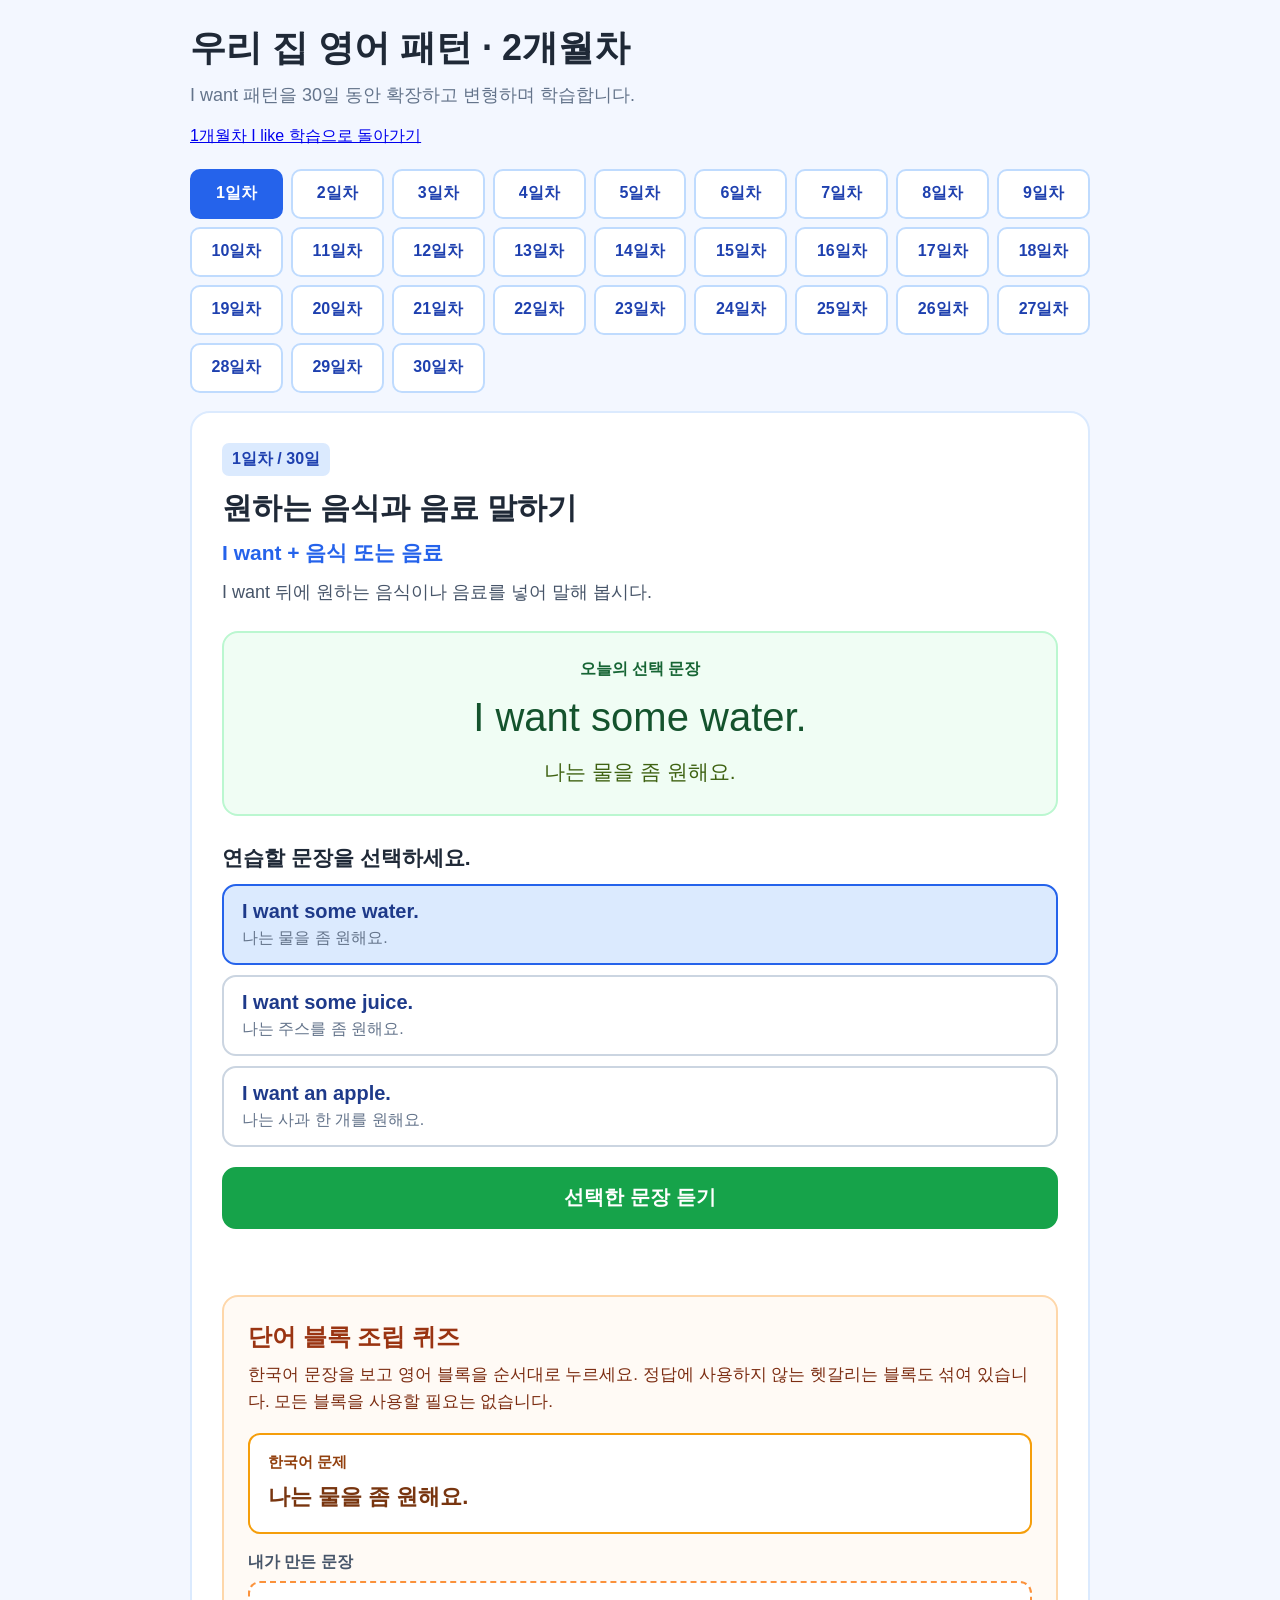
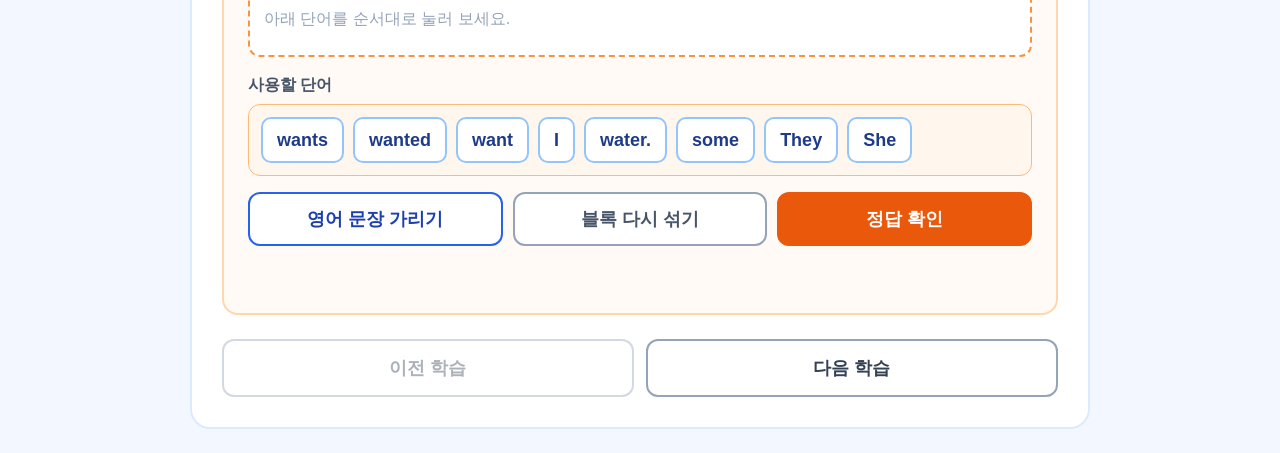
==== month2.html @ 8e4bcf71 "영어 학습 앱 첫 업로드" ====
<!DOCTYPE html>
<html lang="ko">
<head>
  <meta charset="UTF-8">

  <meta
    name="viewport"
    content="width=device-width, initial-scale=1.0"
  >

  <title>우리 집 영어 패턴</title>

  <style>
    * {
      box-sizing: border-box;
    }

    body {
      margin: 0;
      padding: 24px;
      background-color: #f3f7ff;
      color: #1f2937;
      font-family: Arial, "Apple SD Gothic Neo", sans-serif;
    }

    button {
      font-family: inherit;
    }

    .app {
      width: 100%;
      max-width: 900px;
      margin: 0 auto;
    }

    .app-header {
      margin-bottom: 22px;
    }

    .app-title {
      margin: 0 0 8px;
      font-size: 36px;
    }

    .app-description {
      margin: 0;
      color: #64748b;
      font-size: 18px;
      line-height: 1.6;
    }

    /*
      30일 학습 버튼
    */
    .day-menu {
      display: grid;
      grid-template-columns:
        repeat(auto-fit, minmax(92px, 1fr));
      gap: 8px;
      margin-bottom: 18px;
    }

    .day-button {
      min-height: 50px;
      padding: 10px;
      border: 2px solid #bfdbfe;
      border-radius: 10px;
      background-color: white;
      color: #1e40af;
      font-size: 16px;
      font-weight: bold;
      cursor: pointer;
    }

    .day-button:hover {
      background-color: #eff6ff;
    }

    .day-button.selected {
      border-color: #2563eb;
      background-color: #2563eb;
      color: white;
    }

    /*
      학습 내용
    */
    .lesson-card {
      padding: 30px;
      border: 2px solid #dbeafe;
      border-radius: 20px;
      background-color: white;
    }

    .day-label {
      display: inline-block;
      margin: 0 0 12px;
      padding: 6px 10px;
      border-radius: 7px;
      background-color: #dbeafe;
      color: #1e40af;
      font-size: 16px;
      font-weight: bold;
    }

    .lesson-title {
      margin: 0 0 10px;
      font-size: 30px;
    }

    .lesson-focus {
      margin: 0 0 10px;
      color: #2563eb;
      font-size: 21px;
      font-weight: bold;
    }

    .lesson-guide {
      margin: 0 0 24px;
      color: #475569;
      font-size: 18px;
      line-height: 1.7;
    }

    /*
      선택한 문장
    */
    .sentence-box {
      padding: 26px 20px;
      border: 2px solid #bbf7d0;
      border-radius: 16px;
      background-color: #f0fdf4;
      text-align: center;
    }

    .sentence-label {
      margin: 0 0 10px;
      color: #166534;
      font-size: 16px;
      font-weight: bold;
    }

    .main-sentence {
      margin: 0 0 12px;
      color: #14532d;
      font-size: 40px;
      line-height: 1.35;
    }

    .main-meaning {
      margin: 0;
      color: #3f6212;
      font-size: 21px;
      line-height: 1.5;
    }

    /*
      문장 선택
    */
    .section-title {
      margin: 28px 0 12px;
      font-size: 21px;
    }

    .sentence-choices {
      display: grid;
      grid-template-columns: 1fr;
      gap: 10px;
    }

    .sentence-button {
      width: 100%;
      min-height: 68px;
      padding: 14px 18px;
      border: 2px solid #cbd5e1;
      border-radius: 14px;
      background-color: white;
      color: #1f2937;
      text-align: left;
      cursor: pointer;
    }

    .sentence-button:hover {
      border-color: #60a5fa;
      background-color: #eff6ff;
    }

    .sentence-button.selected {
      border-color: #2563eb;
      background-color: #dbeafe;
    }

    .choice-english {
      display: block;
      margin-bottom: 5px;
      color: #1e3a8a;
      font-size: 20px;
      font-weight: bold;
    }

    .choice-korean {
      display: block;
      color: #64748b;
      font-size: 16px;
    }

    /*
      문장 듣기
    */
    .listen-button {
      width: 100%;
      min-height: 62px;
      margin-top: 20px;
      padding: 14px 18px;
      border: 2px solid #16a34a;
      border-radius: 14px;
      background-color: #16a34a;
      color: white;
      font-size: 20px;
      font-weight: bold;
      cursor: pointer;
    }

    .listen-button:hover {
      border-color: #15803d;
      background-color: #15803d;
    }

    .status {
      min-height: 26px;
      margin: 12px 0 0;
      color: #166534;
      font-size: 17px;
      font-weight: bold;
      text-align: center;
    }

    /*
      블록 조립 퀴즈
    */
    .quiz-card {
      margin-top: 28px;
      padding: 24px;
      border: 2px solid #fed7aa;
      border-radius: 16px;
      background-color: #fffaf5;
    }

    .quiz-title {
      margin: 0 0 8px;
      color: #9a3412;
      font-size: 24px;
    }

    .quiz-guide {
      margin: 0 0 18px;
      color: #7c2d12;
      font-size: 17px;
      line-height: 1.6;
    }

    .quiz-label {
      margin: 18px 0 8px;
      color: #475569;
      font-size: 16px;
      font-weight: bold;
    }

    .answer-zone {
      display: flex;
      flex-wrap: wrap;
      align-items: center;
      gap: 9px;
      min-height: 76px;
      padding: 14px;
      border: 2px dashed #fb923c;
      border-radius: 12px;
      background-color: white;
    }

    .answer-placeholder {
      margin: 0;
      color: #94a3b8;
      font-size: 16px;
    }

    .word-bank {
      display: flex;
      flex-wrap: wrap;
      gap: 9px;
      min-height: 64px;
      padding: 12px;
      border: 1px solid #fdba74;
      border-radius: 12px;
      background-color: #fff7ed;
    }

    .word-block {
      min-height: 46px;
      padding: 9px 14px;
      border: 2px solid #93c5fd;
      border-radius: 10px;
      background-color: white;
      color: #1e3a8a;
      font-size: 18px;
      font-weight: bold;
      cursor: pointer;
    }

    .word-block:hover {
      background-color: #eff6ff;
    }

    .word-block.answer-block {
      border-color: #fb923c;
      background-color: #ffedd5;
      color: #9a3412;
    }

    .quiz-buttons {
      display: grid;
      grid-template-columns: 1fr 1fr 1fr;
      gap: 10px;
      margin-top: 16px;
    }

    .quiz-action-button {
      min-height: 54px;
      padding: 12px;
      border-radius: 12px;
      font-size: 18px;
      font-weight: bold;
      cursor: pointer;
    }

    .reset-button {
      border: 2px solid #94a3b8;
      background-color: white;
      color: #475569;
    }

    .check-button {
      border: 2px solid #ea580c;
      background-color: #ea580c;
      color: white;
    }

    .quiz-feedback {
      min-height: 29px;
      margin: 14px 0 0;
      font-size: 18px;
      font-weight: bold;
      text-align: center;
    }

    .quiz-feedback.correct {
      color: #15803d;
    }

    .quiz-feedback.incorrect {
      color: #dc2626;
    }
/*
  퀴즈를 풀 때 영어 정답을 가립니다.
  한국어 뜻은 계속 보입니다.
*/
.lesson-card.answer-hidden .main-sentence,
.lesson-card.answer-hidden .choice-english {
  visibility: hidden;
}

.quiz-korean-box {
  margin: 16px 0;
  padding: 18px;
  border: 2px solid #f59e0b;
  border-radius: 12px;
  background-color: white;
}

.quiz-korean-label {
  display: block;
  margin-bottom: 8px;
  color: #92400e;
  font-size: 15px;
  font-weight: bold;
}

.quiz-korean-prompt {
  margin: 0;
  color: #78350f;
  font-size: 22px;
  font-weight: bold;
  line-height: 1.55;
}

.toggle-answer-button {
  border: 2px solid #2563eb;
  background-color: white;
  color: #1e40af;
}

    /*
      이전 및 다음 학습
    */
    .navigation {
      display: grid;
      grid-template-columns: 1fr 1fr;
      gap: 12px;
      margin-top: 24px;
    }

    .navigation-button {
      min-height: 58px;
      padding: 12px 16px;
      border: 2px solid #94a3b8;
      border-radius: 12px;
      background-color: white;
      color: #334155;
      font-size: 18px;
      font-weight: bold;
      cursor: pointer;
    }

    .navigation-button:hover:not(:disabled) {
      border-color: #2563eb;
      background-color: #eff6ff;
      color: #1e40af;
    }

    .navigation-button:disabled {
      opacity: 0.4;
      cursor: not-allowed;
    }

    /*
      작은 화면과 아이패드
    */
    @media (max-width: 650px) {
      body {
        padding: 12px;
      }

      .app-title {
        font-size: 29px;
      }

      .day-menu {
        grid-template-columns:
          repeat(auto-fit, minmax(78px, 1fr));
      }

      .lesson-card {
        padding: 19px;
      }

      .lesson-title {
        font-size: 25px;
      }

      .main-sentence {
        font-size: 31px;
      }

      .main-meaning {
        font-size: 18px;
      }

      .quiz-card {
        padding: 18px;
      }

      .quiz-buttons,
      .navigation {
        grid-template-columns: 1fr;
      }
    }
  </style>
</head>

<body>
  <main class="app">
    <header class="app-header">
      <h1 class="app-title">우리 집 영어 패턴 · 2개월차</h1>

      <p class="app-description">
        I want 패턴을 30일 동안 확장하고 변형하며 학습합니다.
      </p>
      <p>
  <a href="index.html">
    1개월차 I like 학습으로 돌아가기
  </a>
</p>

    </header>

    <nav
      id="day-menu"
      class="day-menu"
      aria-label="학습 일차 선택"
    ></nav>

    <section id="lesson-card" class="lesson-card">

      <p id="day-label" class="day-label"></p>

      <h2 id="lesson-title" class="lesson-title"></h2>

      <p id="lesson-focus" class="lesson-focus"></p>

      <p id="lesson-guide" class="lesson-guide"></p>

      <div class="sentence-box">
        <p class="sentence-label">오늘의 선택 문장</p>

        <p id="main-sentence" class="main-sentence"></p>

        <p id="main-meaning" class="main-meaning"></p>
      </div>

      <h3 class="section-title">
        연습할 문장을 선택하세요.
      </h3>

      <div
        id="sentence-choices"
        class="sentence-choices"
      ></div>

      <button
        id="listen-button"
        class="listen-button"
        type="button"
      >
        선택한 문장 듣기
      </button>

      <p
        id="status"
        class="status"
        aria-live="polite"
      ></p>

      <section class="quiz-card">
        <h3 class="quiz-title">
          단어 블록 조립 퀴즈
        </h3>

        <p class="quiz-guide">
          한국어 문장을 보고 영어 블록을 순서대로 누르세요.
정답에 사용하지 않는 헷갈리는 블록도 섞여 있습니다.
모든 블록을 사용할 필요는 없습니다.

        </p>
<div class="quiz-korean-box">
  <span class="quiz-korean-label">
    한국어 문제
  </span>

  <p
    id="quiz-korean-prompt"
    class="quiz-korean-prompt"
  ></p>
</div>

        <p class="quiz-label">내가 만든 문장</p>

        <div
          id="answer-zone"
          class="answer-zone"
        ></div>

        <p class="quiz-label">사용할 단어</p>

        <div
          id="word-bank"
          class="word-bank"
        ></div>

        <div class="quiz-buttons">
  <button
    id="toggle-answer-button"
    class="quiz-action-button toggle-answer-button"
    type="button"
  >
    영어 문장 가리기
  </button>

  <button
    id="reset-quiz-button"
    class="quiz-action-button reset-button"
    type="button"
  >
    블록 다시 섞기
  </button>

  <button
    id="check-answer-button"
    class="quiz-action-button check-button"
    type="button"
  >
    정답 확인
  </button>
</div>

        <p
          id="quiz-feedback"
          class="quiz-feedback"
          aria-live="polite"
        ></p>
      </section>

      <div class="navigation">
        <button
          id="previous-button"
          class="navigation-button"
          type="button"
        >
          이전 학습
        </button>

        <button
          id="next-button"
          class="navigation-button"
          type="button"
        >
          다음 학습
        </button>
      </div>
    </section>
  </main>

  <script>
    /*
      문장 자료를 간단하게 만드는 함수입니다.
    */
    /*
  세 번째 값에는 퀴즈에 함께 섞을
  헷갈리는 블록을 넣을 수 있습니다.
*/
function sentence(
  english,
  korean,
  distractors = []
) {
  return {
    english: english,
    korean: korean,
    distractors: distractors
  };
}


    /*
      30일 학습 자료입니다.
    */
   const lessons = [
  {
    day: 1,
    title: "원하는 음식과 음료 말하기",
    focus: "I want + 음식 또는 음료",
    guide:
      "I want 뒤에 원하는 음식이나 음료를 넣어 말해 봅시다.",
    sentences: [
      sentence(
        "I want some water.",
        "나는 물을 좀 원해요."
      ),
      sentence(
        "I want some juice.",
        "나는 주스를 좀 원해요."
      ),
      sentence(
        "I want an apple.",
        "나는 사과 한 개를 원해요."
      )
    ]
  },

  {
    day: 2,
    title: "원하는 물건 말하기",
    focus: "I want + 물건",
    guide:
      "가지고 싶은 물건을 I want 뒤에 넣어 말해 봅시다.",
    sentences: [
      sentence(
        "I want a new pencil.",
        "나는 새 연필을 원해요."
      ),
      sentence(
        "I want a blue backpack.",
        "나는 파란색 가방을 원해요."
      ),
      sentence(
        "I want that book.",
        "나는 저 책을 원해요."
      )
    ]
  },

  {
    day: 3,
    title: "하고 싶은 활동 말하기",
    focus: "I want to + 동사원형",
    guide:
      "하고 싶은 활동을 말할 때 want 뒤에 to와 동사원형을 사용합니다.",
    sentences: [
      sentence(
        "I want to read.",
        "나는 책을 읽고 싶어요."
      ),
      sentence(
        "I want to draw.",
        "나는 그림을 그리고 싶어요."
      ),
      sentence(
        "I want to swim.",
        "나는 수영하고 싶어요."
      )
    ]
  },

  {
    day: 4,
    title: "활동의 대상 붙이기",
    focus: "I want to + 활동 + 대상",
    guide:
      "하고 싶은 활동 뒤에 그 활동의 대상을 붙여 봅시다.",
    sentences: [
      sentence(
        "I want to read this book.",
        "나는 이 책을 읽고 싶어요."
      ),
      sentence(
        "I want to draw a cat.",
        "나는 고양이를 그리고 싶어요."
      ),
      sentence(
        "I want to play soccer.",
        "나는 축구를 하고 싶어요."
      )
    ]
  },

  {
    day: 5,
    title: "가고 싶은 장소 말하기",
    focus: "I want to go to + 장소",
    guide:
      "가고 싶은 장소를 go to 뒤에 붙여 말해 봅시다.",
    sentences: [
      sentence(
        "I want to go to the park.",
        "나는 공원에 가고 싶어요."
      ),
      sentence(
        "I want to go to the library.",
        "나는 도서관에 가고 싶어요."
      ),
      sentence(
        "I want to go to the beach.",
        "나는 해변에 가고 싶어요."
      )
    ]
  },

  {
    day: 6,
    title: "함께하고 싶은 사람 말하기",
    focus: "I want to + 활동 + with + 사람",
    guide:
      "누구와 함께 활동하고 싶은지 말해 봅시다.",
    sentences: [
      sentence(
        "I want to play with my friends.",
        "나는 친구들과 놀고 싶어요."
      ),
      sentence(
        "I want to cook with my dad.",
        "나는 아빠와 요리하고 싶어요."
      ),
      sentence(
        "I want to read with my mom.",
        "나는 엄마와 책을 읽고 싶어요."
      )
    ]
  },

  {
    day: 7,
    title: "하고 싶은 시간 말하기",
    focus: "I want to + 활동 + 시간",
    guide:
      "언제 활동하고 싶은지 시간을 붙여 말해 봅시다.",
    sentences: [
      sentence(
        "I want to play after school.",
        "나는 방과 후에 놀고 싶어요."
      ),
      sentence(
        "I want to read before bed.",
        "나는 자기 전에 책을 읽고 싶어요."
      ),
      sentence(
        "I want to swim this weekend.",
        "나는 이번 주말에 수영하고 싶어요."
      )
    ]
  },

  {
    day: 8,
    title: "원하는 물건 질문하기",
    focus: "Do you want + 명사?",
    guide:
      "상대방이 무엇을 원하는지 Do you want를 사용해 물어봅시다.",
    sentences: [
      sentence(
        "Do you want some water?",
        "너는 물을 좀 원하니?"
      ),
      sentence(
        "Do you want an apple?",
        "너는 사과 한 개를 원하니?"
      ),
      sentence(
        "Do you want this book?",
        "너는 이 책을 원하니?"
      )
    ]
  },

  {
    day: 9,
    title: "하고 싶은 활동 질문하기",
    focus: "Do you want to + 동사원형?",
    guide:
      "상대방이 무엇을 하고 싶은지 질문해 봅시다.",
    sentences: [
      sentence(
        "Do you want to read?",
        "너는 책을 읽고 싶니?"
      ),
      sentence(
        "Do you want to play soccer?",
        "너는 축구를 하고 싶니?"
      ),
      sentence(
        "Do you want to go outside?",
        "너는 밖에 나가고 싶니?"
      )
    ]
  },

  {
    day: 10,
    title: "질문에 대답하기",
    focus: "Yes, I do. / No, I don't.",
    guide:
      "Do you want로 시작하는 질문에 긍정이나 부정으로 대답해 봅시다.",
    sentences: [
      sentence(
        "Yes, I do.",
        "네, 그래요."
      ),
      sentence(
        "No, I don't.",
        "아니요, 그렇지 않아요."
      ),
      sentence(
        "Yes, I do. I want to play.",
        "네, 그래요. 나는 놀고 싶어요."
      )
    ]
  },

  {
    day: 11,
    title: "원하지 않는 것 말하기",
    focus: "I don't want + 명사",
    guide:
      "원하지 않는 것을 I don't want 뒤에 넣어 말해 봅시다.",
    sentences: [
      sentence(
        "I don't want milk.",
        "나는 우유를 원하지 않아요."
      ),
      sentence(
        "I don't want that book.",
        "나는 저 책을 원하지 않아요."
      ),
      sentence(
        "I don't want a new bag.",
        "나는 새 가방을 원하지 않아요."
      )
    ]
  },

  {
    day: 12,
    title: "하고 싶지 않은 활동 말하기",
    focus: "I don't want to + 동사원형",
    guide:
      "하고 싶지 않은 활동을 don't want to 뒤에 넣어 봅시다.",
    sentences: [
      sentence(
        "I don't want to run.",
        "나는 달리고 싶지 않아요."
      ),
      sentence(
        "I don't want to wait.",
        "나는 기다리고 싶지 않아요."
      ),
      sentence(
        "I don't want to go home.",
        "나는 집에 가고 싶지 않아요."
      )
    ]
  },

  {
    day: 13,
    title: "주어 바꾸기",
    focus: "I / You / We / They + want",
    guide:
      "주어를 바꾸면서 want의 모양을 관찰해 봅시다.",
    sentences: [
      sentence(
        "I want to read.",
        "나는 책을 읽고 싶어요."
      ),
      sentence(
        "We want to read.",
        "우리는 책을 읽고 싶어요."
      ),
      sentence(
        "They want to read.",
        "그들은 책을 읽고 싶어 해요."
      )
    ]
  },

  {
    day: 14,
    title: "다른 사람이 원하는 것",
    focus: "He / She / 이름 + wants",
    guide:
      "한 사람을 주어로 사용하면 want가 wants로 바뀝니다.",
    sentences: [
      sentence(
        "He wants some water.",
        "그는 물을 좀 원해요."
      ),
      sentence(
        "She wants to read.",
        "그녀는 책을 읽고 싶어 해요."
      ),
      sentence(
        "Mina wants to play soccer.",
        "미나는 축구를 하고 싶어 해요."
      )
    ]
  },

  {
    day: 15,
    title: "다른 사람이 원하는지 질문하기",
    focus: "Does + 사람 + want?",
    guide:
      "Does로 질문하면 wants가 아니라 want를 사용합니다.",
    sentences: [
      sentence(
        "Does he want some water?",
        "그는 물을 좀 원하나요?"
      ),
      sentence(
        "Does she want to read?",
        "그녀는 책을 읽고 싶어 하나요?"
      ),
      sentence(
        "Does Mina want to play soccer?",
        "미나는 축구를 하고 싶어 하나요?"
      )
    ]
  },

  {
    day: 16,
    title: "다른 사람의 부정문",
    focus: "He / She + doesn't want",
    guide:
      "Doesn't 뒤에는 wants가 아니라 want를 사용합니다.",
    sentences: [
      sentence(
        "He doesn't want milk.",
        "그는 우유를 원하지 않아요."
      ),
      sentence(
        "She doesn't want to wait.",
        "그녀는 기다리고 싶어 하지 않아요."
      ),
      sentence(
        "Mina doesn't want to go home.",
        "미나는 집에 가고 싶어 하지 않아요."
      )
    ]
  },

  {
    day: 17,
    title: "정말 원한다고 강조하기",
    focus: "really + want / wants",
    guide:
      "Really를 want 앞에 넣어 정말 원한다는 뜻을 나타냅니다.",
    sentences: [
      sentence(
        "I really want some juice.",
        "나는 주스를 정말 원해요."
      ),
      sentence(
        "I really want to play.",
        "나는 정말 놀고 싶어요."
      ),
      sentence(
        "She really wants a new bike.",
        "그녀는 새 자전거를 정말 원해요."
      )
    ]
  },

  {
    day: 18,
    title: "또 원하는 것 말하기",
    focus: "also + want / wants",
    guide:
      "Also를 사용하여 다른 것도 원한다고 말해 봅시다.",
    sentences: [
      sentence(
        "I also want some water.",
        "나는 물도 좀 원해요."
      ),
      sentence(
        "I also want to draw.",
        "나는 그림도 그리고 싶어요."
      ),
      sentence(
        "She also wants to play.",
        "그녀는 놀기도 하고 싶어 해요."
      )
    ]
  },

  {
    day: 19,
    title: "원하는 이유 말하기",
    focus: "want + 내용 + because + 이유",
    guide:
      "Because 뒤에 원하는 이유를 붙여 봅시다.",
    sentences: [
      sentence(
        "I want some water because I am thirsty.",
        "나는 목이 말라서 물을 좀 원해요."
      ),
      sentence(
        "I want to go home because I am tired.",
        "나는 피곤해서 집에 가고 싶어요."
      ),
      sentence(
        "She wants to eat because she is hungry.",
        "그녀는 배가 고파서 먹고 싶어 해요."
      )
    ]
  },

  {
    day: 20,
    title: "원하는 것을 연결하기",
    focus: "and / but으로 문장 연결하기",
    guide:
      "And와 but을 사용해 원하는 것과 원하지 않는 것을 연결합니다.",
    sentences: [
      sentence(
        "I want apples and bananas.",
        "나는 사과와 바나나를 원해요."
      ),
      sentence(
        "I want juice, but I don't want milk.",
        "나는 주스를 원하지만 우유는 원하지 않아요."
      ),
      sentence(
        "She wants to play, but she has homework.",
        "그녀는 놀고 싶지만 숙제가 있어요."
      )
    ]
  },

  {
    day: 21,
    title: "무엇을 원하는지 질문하기",
    focus: "What do you want?",
    guide:
      "What을 사용해 상대방이 무엇을 원하는지 물어봅시다.",
    sentences: [
      sentence(
        "What do you want?",
        "너는 무엇을 원하니?"
      ),
      sentence(
        "What do you want to eat?",
        "너는 무엇을 먹고 싶니?"
      ),
      sentence(
        "What do you want to do?",
        "너는 무엇을 하고 싶니?"
      )
    ]
  },

  {
    day: 22,
    title: "다른 사람이 원하는 것 질문하기",
    focus: "What does + 사람 + want?",
    guide:
      "Does가 사용되므로 뒤에는 wants가 아니라 want가 옵니다.",
    sentences: [
      sentence(
        "What does she want?",
        "그녀는 무엇을 원하나요?"
      ),
      sentence(
        "What does he want to eat?",
        "그는 무엇을 먹고 싶어 하나요?"
      ),
      sentence(
        "What does Mina want to draw?",
        "미나는 무엇을 그리고 싶어 하나요?"
      )
    ]
  },

  {
    day: 23,
    title: "어디에 가고 싶은지 질문하기",
    focus: "Where do / does + 주어 + want to go?",
    guide:
      "Where를 사용해 가고 싶은 장소를 물어봅시다.",
    sentences: [
      sentence(
        "Where do you want to go?",
        "너는 어디에 가고 싶니?"
      ),
      sentence(
        "Where does she want to go?",
        "그녀는 어디에 가고 싶어 하나요?"
      ),
      sentence(
        "I want to go to the park.",
        "나는 공원에 가고 싶어요."
      )
    ]
  },

  {
    day: 24,
    title: "누구와 언제 하고 싶은지 질문하기",
    focus: "Who / When + do / does",
    guide:
      "Who와 When을 사용해 함께할 사람이나 시간을 질문해 봅시다.",
    sentences: [
      sentence(
        "Who do you want to play with?",
        "너는 누구와 놀고 싶니?"
      ),
      sentence(
        "When do you want to go?",
        "너는 언제 가고 싶니?"
      ),
      sentence(
        "Who does she want to sit with?",
        "그녀는 누구와 함께 앉고 싶어 하나요?"
      )
    ]
  },

  {
    day: 25,
    title: "정중하게 원하는 것 말하기",
    focus: "would like + 명사 / would like to + 동사",
    guide:
      "Would like를 사용하면 원하는 것을 더 정중하게 말할 수 있습니다.",
    sentences: [
      sentence(
        "I would like some juice.",
        "주스를 좀 주세요.",
        [
          "want",
          "wants",
          "wanted",
          "Do",
          "Does"
        ]
      ),
      sentence(
        "I'd like to read this book.",
        "나는 이 책을 읽고 싶어요.",
        [
          "I",
          "want",
          "wants",
          "liked",
          "reading"
        ]
      ),
      sentence(
        "Would you like to play with me?",
        "나와 함께 놀고 싶니?",
        [
          "Do",
          "Does",
          "Did",
          "want",
          "wants"
        ]
      )
    ]
  },

  {
    day: 26,
    title: "과거에 원했던 것 말하기",
    focus: "주어 + wanted",
    guide:
      "과거에 원했던 것을 말할 때 want를 wanted로 바꿉니다.",
    sentences: [
      sentence(
        "I wanted a new bike.",
        "나는 새 자전거를 원했어요."
      ),
      sentence(
        "She wanted to go home.",
        "그녀는 집에 가고 싶어 했어요."
      ),
      sentence(
        "We wanted to play outside.",
        "우리는 밖에서 놀고 싶었어요."
      )
    ]
  },

  {
    day: 27,
    title: "과거 질문과 부정 비교하기",
    focus: "Did + 주어 + want? / 주어 + didn't want",
    guide:
      "Did와 didn't 뒤에는 wanted가 아니라 동사원형 want를 사용합니다.",
    sentences: [
      sentence(
        "Did you want some water?",
        "너는 물을 좀 원했니?",
        [
          "Do",
          "Does",
          "wanted",
          "wants",
          "she",
          "didn't"
        ]
      ),
      sentence(
        "I didn't want milk.",
        "나는 우유를 원하지 않았어요.",
        [
          "don't",
          "doesn't",
          "wanted",
          "wants",
          "Did",
          "She"
        ]
      ),
      sentence(
        "Did she want to play?",
        "그녀는 놀고 싶어 했나요?",
        [
          "Do",
          "Does",
          "wants",
          "wanted",
          "I",
          "They"
        ]
      ),
      sentence(
        "She didn't want to play.",
        "그녀는 놀고 싶어 하지 않았어요.",
        [
          "don't",
          "doesn't",
          "wants",
          "wanted",
          "Did",
          "They"
        ]
      )
    ]
  },

  {
    day: 28,
    title: "복습 1: 주어와 현재형",
    focus: "want / wants / does / doesn't",
    guide:
      "한국어를 보고 주어에 맞는 동사와 조동사를 선택하세요.",
    sentences: [
      sentence(
        "I want to read.",
        "나는 책을 읽고 싶어요.",
        [
          "She",
          "We",
          "wants",
          "wanted",
          "Does",
          "reading"
        ]
      ),
      sentence(
        "We want to read.",
        "우리는 책을 읽고 싶어요.",
        [
          "I",
          "She",
          "wants",
          "wanted",
          "Does",
          "reads"
        ]
      ),
      sentence(
        "She wants to read.",
        "그녀는 책을 읽고 싶어 해요.",
        [
          "I",
          "They",
          "want",
          "wanted",
          "Does",
          "reading"
        ]
      ),
      sentence(
        "Does she want to read?",
        "그녀는 책을 읽고 싶어 하나요?",
        [
          "Do",
          "Did",
          "wants",
          "wanted",
          "I",
          "They"
        ]
      ),
      sentence(
        "She doesn't want to read.",
        "그녀는 책을 읽고 싶어 하지 않아요.",
        [
          "don't",
          "didn't",
          "wants",
          "wanted",
          "I",
          "They"
        ]
      )
    ]
  },

  {
    day: 29,
    title: "복습 2: 과거 질문과 부정",
    focus: "wanted / did / didn't",
    guide:
      "과거 긍정문, 질문, 부정문에 알맞은 형태를 선택하세요.",
    sentences: [
      sentence(
        "I wanted to go home.",
        "나는 집에 가고 싶었어요.",
        [
          "want",
          "wants",
          "didn't",
          "Does",
          "She",
          "going"
        ]
      ),
      sentence(
        "Did you want to go home?",
        "너는 집에 가고 싶었니?",
        [
          "Do",
          "Does",
          "wanted",
          "wants",
          "she",
          "didn't"
        ]
      ),
      sentence(
        "I didn't want to go home.",
        "나는 집에 가고 싶지 않았어요.",
        [
          "don't",
          "doesn't",
          "wanted",
          "wants",
          "Did",
          "She"
        ]
      ),
      sentence(
        "Did she want the book?",
        "그녀는 그 책을 원했나요?",
        [
          "Do",
          "Does",
          "wants",
          "wanted",
          "I",
          "They"
        ]
      ),
      sentence(
        "She didn't want the book.",
        "그녀는 그 책을 원하지 않았어요.",
        [
          "don't",
          "doesn't",
          "wants",
          "wanted",
          "Did",
          "They"
        ]
      )
    ]
  },

  {
    day: 30,
    title: "복습 3: 한 달 종합",
    focus: "주어, 질문, 부정, 과거, 정중한 표현 종합",
    guide:
      "지금까지 배운 내용을 섞어서 복습합니다. 필요한 영어 블록만 선택하세요.",
    sentences: [
      sentence(
        "I really want to read this book.",
        "나는 이 책을 정말 읽고 싶어요.",
        [
          "She",
          "wants",
          "wanted",
          "reading",
          "Does",
          "usually"
        ]
      ),
      sentence(
        "She also wants to play outside.",
        "그녀는 밖에서 놀기도 하고 싶어 해요.",
        [
          "I",
          "want",
          "wanted",
          "playing",
          "Do",
          "Did"
        ]
      ),
      sentence(
        "Where do you want to go?",
        "너는 어디에 가고 싶니?",
        [
          "What",
          "Who",
          "does",
          "did",
          "wants",
          "went"
        ]
      ),
      sentence(
        "Does he want to play with us?",
        "그는 우리와 함께 놀고 싶어 하나요?",
        [
          "Do",
          "Did",
          "wants",
          "wanted",
          "she",
          "playing"
        ]
      ),
      sentence(
        "He doesn't want to play with us.",
        "그는 우리와 함께 놀고 싶어 하지 않아요.",
        [
          "don't",
          "didn't",
          "wants",
          "wanted",
          "she",
          "playing"
        ]
      ),
      sentence(
        "Did he want to go home?",
        "그는 집에 가고 싶어 했나요?",
        [
          "Do",
          "Does",
          "wants",
          "wanted",
          "she",
          "went"
        ]
      ),
      sentence(
        "He didn't want to go home.",
        "그는 집에 가고 싶어 하지 않았어요.",
        [
          "don't",
          "doesn't",
          "wants",
          "wanted",
          "Did",
          "She"
        ]
      ),
      sentence(
        "Would you like to play with me?",
        "나와 함께 놀고 싶니?",
        [
          "Do",
          "Does",
          "Did",
          "want",
          "wants",
          "wanted"
        ]
      )
    ]
  }
];



    /*
      현재 선택 상태
    */
    let currentLessonIndex = 0;
    let currentSentenceIndex = 0;

    /*
      퀴즈 상태
    */
    let shuffledBlocks = [];
    let selectedBlockIds = [];
/*
  영어 정답을 가렸는지 저장합니다.
*/
let answerHidden = false;

    /*
      HTML 요소 찾기
    */
   const lessonCard =
  document.querySelector("#lesson-card");

    const dayMenu =
      document.querySelector("#day-menu");

    const dayLabel =
      document.querySelector("#day-label");

    const lessonTitle =
      document.querySelector("#lesson-title");

    const lessonFocus =
      document.querySelector("#lesson-focus");

    const lessonGuide =
      document.querySelector("#lesson-guide");

    const mainSentence =
      document.querySelector("#main-sentence");

    const mainMeaning =
      document.querySelector("#main-meaning");

    const sentenceChoices =
      document.querySelector("#sentence-choices");

    const listenButton =
      document.querySelector("#listen-button");

    const status =
      document.querySelector("#status");
const quizKoreanPrompt =
  document.querySelector("#quiz-korean-prompt");

    const answerZone =
      document.querySelector("#answer-zone");

    const wordBank =
      document.querySelector("#word-bank");
const toggleAnswerButton =
  document.querySelector("#toggle-answer-button");

    const resetQuizButton =
      document.querySelector("#reset-quiz-button");

    const checkAnswerButton =
      document.querySelector("#check-answer-button");

    const quizFeedback =
      document.querySelector("#quiz-feedback");

    const previousButton =
      document.querySelector("#previous-button");

    const nextButton =
      document.querySelector("#next-button");

    /*
      현재 학습 가져오기
    */
    function getCurrentLesson() {
      return lessons[currentLessonIndex];
    }

    /*
      현재 문장 가져오기
    */
    function getCurrentSentence() {
      const lesson = getCurrentLesson();

      return lesson.sentences[currentSentenceIndex];
    }

    /*
      일차 선택 버튼 만들기
    */
    function createDayMenu() {
      dayMenu.innerHTML = "";

      lessons.forEach(function (lesson, lessonIndex) {
        const button = document.createElement("button");

        button.type = "button";
        button.className = "day-button";
        button.textContent = `${lesson.day}일차`;

        if (lessonIndex === currentLessonIndex) {
          button.classList.add("selected");
        }

        button.addEventListener("click", function () {
          selectLesson(lessonIndex);
        });

        dayMenu.appendChild(button);
      });
    }

    /*
      문장 선택 버튼 만들기
    */
    function createSentenceButtons() {
      const lesson = getCurrentLesson();

      sentenceChoices.innerHTML = "";

      lesson.sentences.forEach(function (
        currentSentence,
        sentenceIndex
      ) {
        const button = document.createElement("button");

        button.type = "button";
        button.className = "sentence-button";

        if (sentenceIndex === currentSentenceIndex) {
          button.classList.add("selected");
        }

        const englishText =
          document.createElement("span");

        englishText.className = "choice-english";
        englishText.textContent =
          currentSentence.english;

        const koreanText =
          document.createElement("span");

        koreanText.className = "choice-korean";
        koreanText.textContent =
          currentSentence.korean;

        button.appendChild(englishText);
        button.appendChild(koreanText);

        button.addEventListener("click", function () {
          selectSentence(sentenceIndex);
        });

        sentenceChoices.appendChild(button);
      });
    }

    /*
      배열의 순서를 무작위로 섞습니다.
    */
    function shuffleArray(originalArray) {
      const copiedArray = [...originalArray];

      for (
        let index = copiedArray.length - 1;
        index > 0;
        index--
      ) {
        const randomIndex =
          Math.floor(Math.random() * (index + 1));

        const temporaryValue = copiedArray[index];

        copiedArray[index] =
          copiedArray[randomIndex];

        copiedArray[randomIndex] =
          temporaryValue;
      }

      return copiedArray;
    }

    /*
      새 블록 조립 문제를 만듭니다.
    */
   /*
  마침표와 물음표를 제외하고
  단어의 기본 모양을 확인합니다.
*/
function normalizeWord(word) {
  return word
    .toLowerCase()
    .replace(/[.,?!]/g, "");
}

/*
  정답 문장에 따라 헷갈리는 블록을
  자동으로 추가합니다.
*/
function createAutomaticDistractors(
  englishSentence
) {
  const words =
    englishSentence
      .split(/\s+/)
      .map(function (word) {
        return normalizeWord(word);
      });

  const distractors = [];

  /*
    do, does, did 비교
  */
  if (words.includes("do")) {
    distractors.push("Does", "Did");
  }

  if (words.includes("does")) {
    distractors.push("Do", "Did");
  }

  if (words.includes("did")) {
    distractors.push("Do", "Does");
  }

  /*
    don't, doesn't, didn't 비교
  */
  if (words.includes("don't")) {
    distractors.push("doesn't", "didn't");
  }

  if (words.includes("doesn't")) {
    distractors.push("don't", "didn't");
  }

  if (words.includes("didn't")) {
    distractors.push("don't", "doesn't");
  }

  /*
    like, likes, liked 비교
  */
  if (words.includes("like")) {
    distractors.push("likes", "liked");
  }

  if (words.includes("likes")) {
    distractors.push("like", "liked");
  }

  if (words.includes("liked")) {
    distractors.push("like", "likes");
  }
/*
  want, wants, wanted 비교
*/
if (words.includes("want")) {
  distractors.push("wants", "wanted");
}

if (words.includes("wants")) {
  distractors.push("want", "wanted");
}

if (words.includes("wanted")) {
  distractors.push("want", "wants");
}

/*
  would와 do, does, did 비교
*/
if (words.includes("would")) {
  distractors.push("Do", "Does", "Did");
}

  /*
    주어 비교
  */
  if (words.includes("i")) {
    distractors.push("She", "They");
  }

  if (words.includes("she")) {
    distractors.push("I", "They");
  }

  if (words.includes("he")) {
    distractors.push("She", "They");
  }

  if (words.includes("we")) {
    distractors.push("I", "She");
  }

  if (words.includes("they")) {
    distractors.push("She", "I");
  }

  /*
    빈도부사 비교
  */
  if (words.includes("always")) {
    distractors.push("usually", "never");
  }

  if (words.includes("usually")) {
    distractors.push("always", "sometimes");
  }

  if (words.includes("often")) {
    distractors.push("always", "rarely");
  }

  if (words.includes("sometimes")) {
    distractors.push("usually", "never");
  }

  if (words.includes("rarely")) {
    distractors.push("often", "always");
  }

  if (words.includes("never")) {
    distractors.push("always", "sometimes");
  }

  return distractors;
}

    /*
  새 블록 조립 문제를 만듭니다.
*/
function createQuiz() {
  const currentSentence = getCurrentSentence();

  /*
    한국어 문제를 퀴즈에 표시합니다.
  */
  quizKoreanPrompt.textContent =
    currentSentence.korean;

  /*
    정답 문장을 띄어쓰기 기준으로 나눕니다.
  */
  const correctWords =
    currentSentence.english.split(/\s+/);

  const correctBlocks =
    correctWords.map(function (word, index) {
      return {
        id: `correct-${index}`,
        text: word,
        isCorrect: true
      };
    });

  /*
    자동 오답과 직접 지정한 오답을 합칩니다.
  */
  const automaticDistractors =
    createAutomaticDistractors(
      currentSentence.english
    );

  const customDistractors =
    currentSentence.distractors || [];

  const combinedDistractors = [
    ...automaticDistractors,
    ...customDistractors
  ];

  /*
    똑같은 오답 블록이 여러 번 들어가지 않게 합니다.
  */
  const uniqueDistractors = [
    ...new Set(combinedDistractors)
  ];

  /*
    정답에 이미 있는 블록과 똑같은 오답은 제외합니다.
  */
  const correctLowercaseWords =
    correctWords.map(function (word) {
      return word.toLowerCase();
    });

  const filteredDistractors =
    uniqueDistractors.filter(
      function (distractor) {
        return !correctLowercaseWords.includes(
          distractor.toLowerCase()
        );
      }
    );

  /*
    한 문제에 오답이 너무 많지 않도록
    최대 7개까지만 사용합니다.
  */
  const distractorBlocks =
    shuffleArray(filteredDistractors)
      .slice(0, 7)
      .map(function (word, index) {
        return {
          id: `distractor-${index}`,
          text: word,
          isCorrect: false
        };
      });

  /*
    정답과 오답을 모두 합쳐서 섞습니다.
  */
  shuffledBlocks = shuffleArray([
    ...correctBlocks,
    ...distractorBlocks
  ]);

  selectedBlockIds = [];

  quizFeedback.textContent = "";
  quizFeedback.className = "quiz-feedback";

  renderQuiz();
}


    /*
      단어 블록 버튼 하나를 만듭니다.
    */
    function createWordBlock(
      block,
      additionalClass,
      clickFunction
    ) {
      const button = document.createElement("button");

      button.type = "button";
      button.className =
        `word-block ${additionalClass}`;

      button.textContent = block.text;

      button.addEventListener(
        "click",
        clickFunction
      );

      return button;
    }

    /*
      퀴즈 화면을 다시 그립니다.
    */
    function renderQuiz() {
      answerZone.innerHTML = "";
      wordBank.innerHTML = "";

      if (selectedBlockIds.length === 0) {
        const placeholder =
          document.createElement("p");

        placeholder.className =
          "answer-placeholder";

        placeholder.textContent =
          "아래 단어를 순서대로 눌러 보세요.";

        answerZone.appendChild(placeholder);
      }

      /*
        선택된 블록을 답안 영역에 표시합니다.
      */
      selectedBlockIds.forEach(function (blockId) {
        const block = shuffledBlocks.find(
          function (currentBlock) {
            return currentBlock.id === blockId;
          }
        );

        const button = createWordBlock(
          block,
          "answer-block",
          function () {
            removeBlockFromAnswer(blockId);
          }
        );

        answerZone.appendChild(button);
      });

      /*
        아직 선택하지 않은 블록을 단어 영역에 표시합니다.
      */
      shuffledBlocks.forEach(function (block) {
        const isAlreadySelected =
          selectedBlockIds.includes(block.id);

        if (!isAlreadySelected) {
          const button = createWordBlock(
            block,
            "",
            function () {
              addBlockToAnswer(block.id);
            }
          );

          wordBank.appendChild(button);
        }
      });
    }

    /*
      단어를 답안에 추가합니다.
    */
    function addBlockToAnswer(blockId) {
      selectedBlockIds.push(blockId);

      quizFeedback.textContent = "";
      quizFeedback.className = "quiz-feedback";

      renderQuiz();
    }

    /*
      답안의 단어를 다시 단어 영역으로 내립니다.
    */
    function removeBlockFromAnswer(blockId) {
      const selectedPosition =
        selectedBlockIds.indexOf(blockId);

      if (selectedPosition !== -1) {
        selectedBlockIds.splice(
          selectedPosition,
          1
        );
      }

      quizFeedback.textContent = "";
      quizFeedback.className = "quiz-feedback";

      renderQuiz();
    }

    /*
      사용자가 만든 영어 문장을 가져옵니다.
    */
    function getUserAnswer() {
      return selectedBlockIds
        .map(function (blockId) {
          const block = shuffledBlocks.find(
            function (currentBlock) {
              return currentBlock.id === blockId;
            }
          );

          return block.text;
        })
        .join(" ");
    }

   /*
  정답을 확인합니다.
  사용하지 않은 오답 블록이 남아 있어도 괜찮습니다.
*/
function checkQuizAnswer() {
  const currentSentence = getCurrentSentence();
  const userAnswer = getUserAnswer();

  if (selectedBlockIds.length === 0) {
    quizFeedback.textContent =
      "먼저 필요한 영어 블록을 골라 문장을 만들어 보세요.";

    quizFeedback.className =
      "quiz-feedback incorrect";

    return;
  }

  if (userAnswer === currentSentence.english) {
    quizFeedback.textContent =
      "정답이에요! 필요 없는 블록도 잘 구별했어요.";

    quizFeedback.className =
      "quiz-feedback correct";

    /*
      정답을 맞히면 영어 문장을 다시 보여줍니다.
    */
    answerHidden = false;
    updateAnswerVisibility();

    speakCurrentSentence();
  } else {
    quizFeedback.textContent =
      "아직 문장이 정확하지 않아요. 주어, do·does·did와 like의 형태를 다시 살펴보세요.";

    quizFeedback.className =
      "quiz-feedback incorrect";
  }
}
/*
  영어 문장을 가리거나 다시 보여줍니다.
*/
function updateAnswerVisibility() {
  lessonCard.classList.toggle(
    "answer-hidden",
    answerHidden
  );

  if (answerHidden) {
    toggleAnswerButton.textContent =
      "영어 정답 보기";
  } else {
    toggleAnswerButton.textContent =
      "영어 문장 가리기";
  }
}

/*
  영어 정답 가리기 버튼을 누르면 실행됩니다.
*/
function toggleAnswerVisibility() {
  answerHidden = !answerHidden;

  updateAnswerVisibility();

  if (answerHidden) {
    status.textContent =
      "영어 문장을 가렸어요. 한국어를 보고 문제를 풀어 보세요.";
  } else {
    status.textContent =
      "영어 문장을 다시 보여주고 있어요.";
  }
}


    /*
      선택한 일차 내용을 화면에 표시합니다.
    */
    function updateLessonScreen() {
      const lesson = getCurrentLesson();
      const currentSentence = getCurrentSentence();

      dayLabel.textContent =
        `${lesson.day}일차 / 30일`;

      lessonTitle.textContent =
        lesson.title;

      lessonFocus.textContent =
        lesson.focus;

      lessonGuide.textContent =
        lesson.guide;

      mainSentence.textContent =
        currentSentence.english;

      mainMeaning.textContent =
        currentSentence.korean;

      previousButton.disabled =
        currentLessonIndex === 0;

      nextButton.disabled =
        currentLessonIndex ===
        lessons.length - 1;

      /*
  28일부터 30일까지는 복습일이므로
  영어 정답을 자동으로 가립니다.
*/
answerHidden = lesson.day >= 28;

createDayMenu();
createSentenceButtons();
createQuiz();
updateAnswerVisibility();

    }

    /*
      다른 일차 선택
    */
    function selectLesson(lessonIndex) {
      if ("speechSynthesis" in window) {
        window.speechSynthesis.cancel();
      }

      currentLessonIndex = lessonIndex;
      currentSentenceIndex = 0;

      status.textContent =
        `${lessons[lessonIndex].day}일차 학습을 선택했어요.`;

      updateLessonScreen();
    }

    /*
      다른 문장 선택
    */
    function selectSentence(sentenceIndex) {
      if ("speechSynthesis" in window) {
        window.speechSynthesis.cancel();
      }

      currentSentenceIndex = sentenceIndex;

      const currentSentence = getCurrentSentence();

      if (getCurrentLesson().day >= 28) {
  status.textContent =
    "복습 문제를 선택했어요. 한국어를 보고 영어 문장을 만들어 보세요.";
} else {
  status.textContent =
    `"${currentSentence.english}" 문장을 선택했어요.`;
}


      updateLessonScreen();
    }

    /*
      영어 문장 듣기
    */
    function speakCurrentSentence() {
      if (!("speechSynthesis" in window)) {
        status.textContent =
          "이 브라우저에서는 음성 기능을 사용할 수 없어요.";

        return;
      }

      const currentSentence = getCurrentSentence();

      window.speechSynthesis.cancel();

      const speech =
        new SpeechSynthesisUtterance(
          currentSentence.english
        );

      speech.lang = "en-US";
      speech.rate = 0.72;
      speech.pitch = 1;

      speech.onstart = function () {
        status.textContent =
          "영어 문장을 들려주고 있어요.";
      };

      speech.onend = function () {
        status.textContent =
          "이번에는 소리 내어 따라 말해 보세요.";
      };

      speech.onerror = function () {
        status.textContent =
          "음성을 재생하지 못했어요. 다시 눌러 보세요.";
      };

      window.speechSynthesis.speak(speech);
    }

    /*
      이전 학습
    */
    function goToPreviousLesson() {
      if (currentLessonIndex > 0) {
        selectLesson(currentLessonIndex - 1);

        window.scrollTo({
          top: 0,
          behavior: "smooth"
        });
      }
    }

    /*
      다음 학습
    */
    function goToNextLesson() {
      if (
        currentLessonIndex <
        lessons.length - 1
      ) {
        selectLesson(currentLessonIndex + 1);

        window.scrollTo({
          top: 0,
          behavior: "smooth"
        });
      }
    }

    /*
      버튼과 기능 연결
    */
    listenButton.addEventListener(
      "click",
      speakCurrentSentence
    );
toggleAnswerButton.addEventListener(
  "click",
  toggleAnswerVisibility
);

    resetQuizButton.addEventListener(
      "click",
      createQuiz
    );

    checkAnswerButton.addEventListener(
      "click",
      checkQuizAnswer
    );

    previousButton.addEventListener(
      "click",
      goToPreviousLesson
    );

    nextButton.addEventListener(
      "click",
      goToNextLesson
    );

    /*
      처음 화면 표시
    */
    updateLessonScreen();
  </script>
</body>
</html>
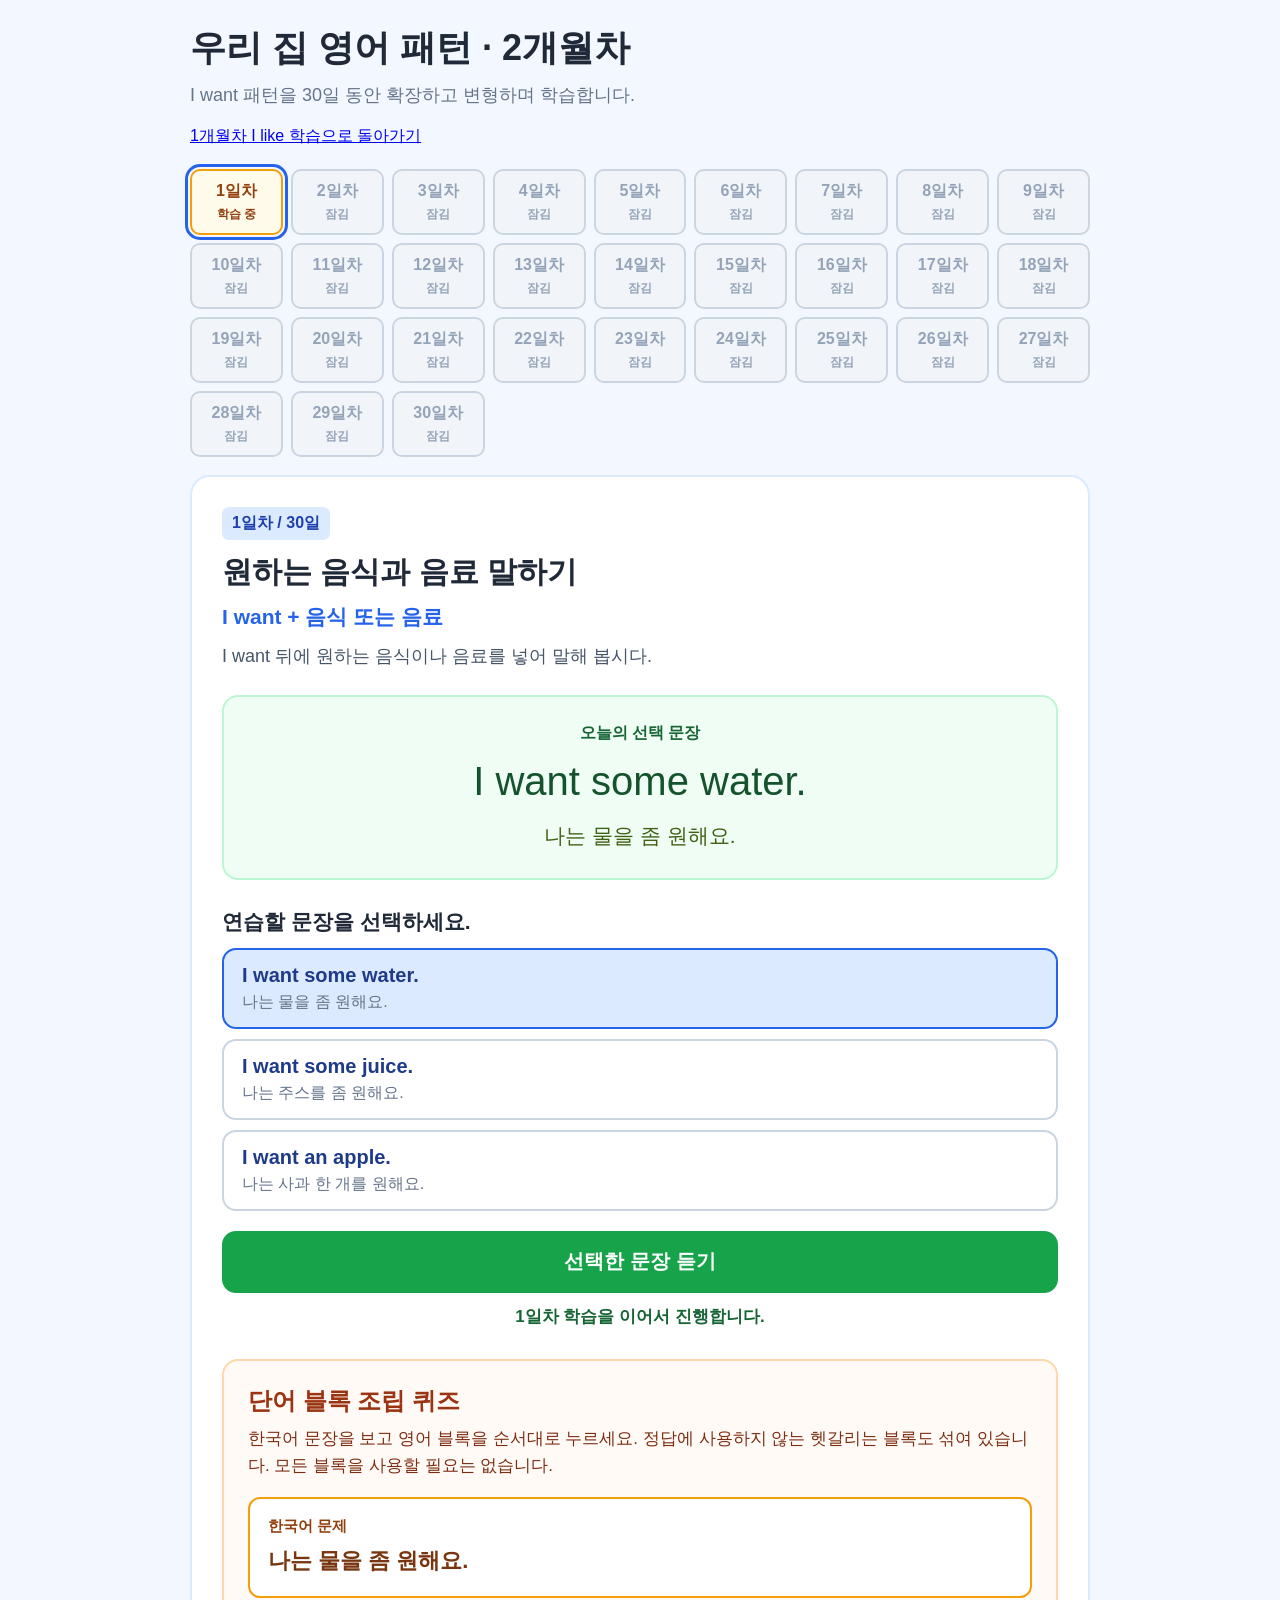
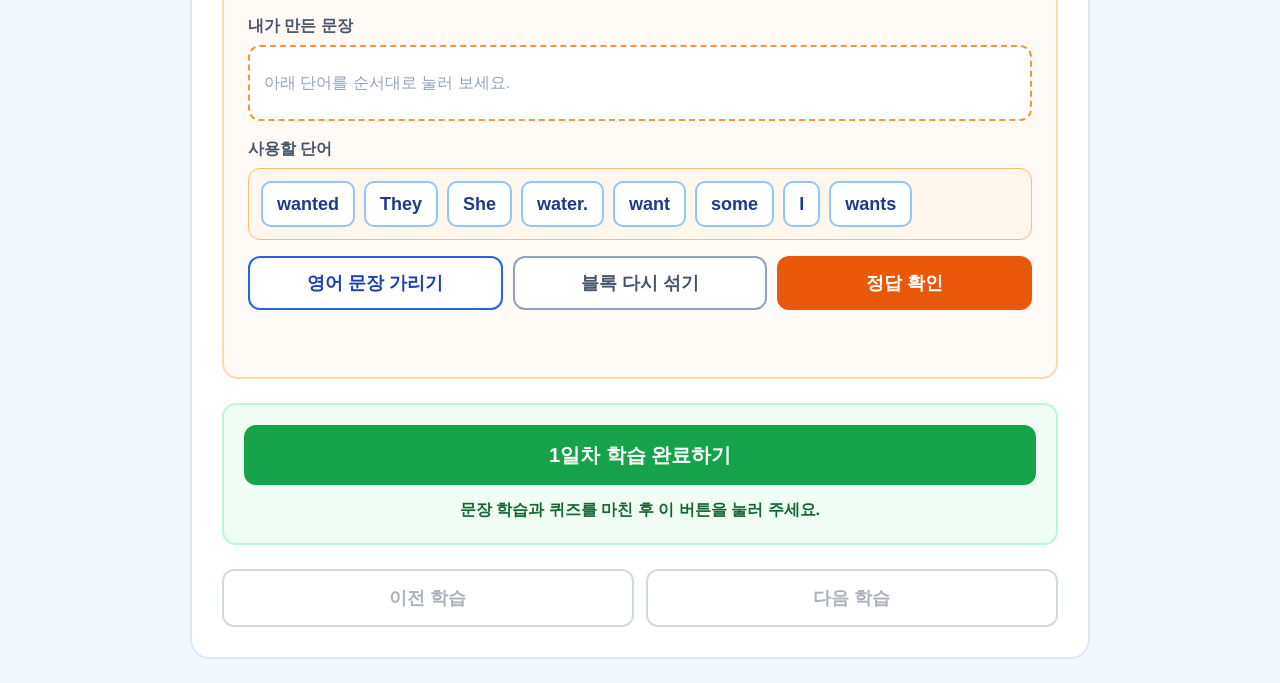
==== commit 9e09a710: "2번째 업로드" ====
--- a/month2.html
+++ b/month2.html
@@ -8,7 +8,8 @@
     content="width=device-width, initial-scale=1.0"
   >
 
-  <title>우리 집 영어 패턴</title>
+ <title>우리 집 영어 패턴 - 2개월차</title>
+
 
   <style>
     * {
@@ -81,6 +82,51 @@
       background-color: #2563eb;
       color: white;
     }
+/*
+  일차 버튼 아래쪽의 상태 표시
+*/
+.day-state {
+  display: block;
+  margin-top: 4px;
+  font-size: 12px;
+  font-weight: bold;
+}
+
+/*
+  완료한 학습
+*/
+.day-button.completed {
+  border-color: #22c55e;
+  background-color: #f0fdf4;
+  color: #166534;
+}
+
+/*
+  현재 학습할 일차
+*/
+.day-button.current {
+  border-color: #f59e0b;
+  background-color: #fffbeb;
+  color: #92400e;
+}
+
+/*
+  아직 열리지 않은 학습
+*/
+.day-button.locked {
+  border-color: #cbd5e1;
+  background-color: #f1f5f9;
+  color: #94a3b8;
+  cursor: not-allowed;
+}
+
+/*
+  현재 화면에서 선택된 일차
+*/
+.day-button.selected {
+  outline: 3px solid #2563eb;
+  outline-offset: 2px;
+}
 
     /*
       학습 내용
@@ -398,6 +444,50 @@
   background-color: white;
   color: #1e40af;
 }
+/*
+  학습 완료 영역
+*/
+.completion-panel {
+  margin-top: 24px;
+  padding: 20px;
+  border: 2px solid #bbf7d0;
+  border-radius: 14px;
+  background-color: #f0fdf4;
+}
+
+.complete-lesson-button {
+  width: 100%;
+  min-height: 60px;
+  padding: 14px 18px;
+  border: 2px solid #16a34a;
+  border-radius: 12px;
+  background-color: #16a34a;
+  color: white;
+  font-size: 20px;
+  font-weight: bold;
+  cursor: pointer;
+}
+
+.complete-lesson-button:hover:not(:disabled) {
+  border-color: #15803d;
+  background-color: #15803d;
+}
+
+.complete-lesson-button:disabled {
+  border-color: #86efac;
+  background-color: #dcfce7;
+  color: #166534;
+  cursor: default;
+}
+
+.completion-message {
+  margin: 12px 0 0;
+  color: #166534;
+  font-size: 16px;
+  font-weight: bold;
+  line-height: 1.6;
+  text-align: center;
+}
 
     /*
       이전 및 다음 학습
@@ -480,7 +570,10 @@
 <body>
   <main class="app">
     <header class="app-header">
-      <h1 class="app-title">우리 집 영어 패턴 · 2개월차</h1>
+      <h1 class="app-title">
+  우리 집 영어 패턴 · 2개월차
+</h1>
+
 
       <p class="app-description">
         I want 패턴을 30일 동안 확장하고 변형하며 학습합니다.
@@ -607,9 +700,26 @@
           class="quiz-feedback"
           aria-live="polite"
         ></p>
+            </section>
+
+      <section class="completion-panel">
+        <button
+          id="complete-lesson-button"
+          class="complete-lesson-button"
+          type="button"
+        >
+          학습 완료하기
+        </button>
+
+        <p
+          id="completion-message"
+          class="completion-message"
+          aria-live="polite"
+        ></p>
       </section>
 
       <div class="navigation">
+
         <button
           id="previous-button"
           class="navigation-button"
@@ -653,7 +763,7 @@
     /*
       30일 학습 자료입니다.
     */
-   const lessons = [
+    const lessons = [
   {
     day: 1,
     title: "원하는 음식과 음료 말하기",
@@ -1553,12 +1663,169 @@
 ];
 
 
-
     /*
       현재 선택 상태
     */
-    let currentLessonIndex = 0;
-    let currentSentenceIndex = 0;
+
+/*
+  과정마다 완료 기록을 따로 저장합니다.
+
+  index.html은 month1,
+  month2.html은 month2를 사용합니다.
+*/
+const COURSE_ID = "month2";
+
+/*
+  localStorage에 사용할 저장 이름입니다.
+*/
+const COMPLETED_DAYS_KEY =
+  `english-pattern-${COURSE_ID}-completed-days`;
+
+/*
+  저장된 완료 일차를 불러옵니다.
+*/
+function loadCompletedDays() {
+  const savedText =
+    localStorage.getItem(COMPLETED_DAYS_KEY);
+
+  if (!savedText) {
+    return [];
+  }
+
+  try {
+    const savedDays = JSON.parse(savedText);
+
+    if (!Array.isArray(savedDays)) {
+      return [];
+    }
+
+    /*
+      올바른 일차만 남기고
+      중복된 일차를 제거합니다.
+    */
+    const validDays = savedDays.filter(
+      function (day) {
+        return (
+          Number.isInteger(day) &&
+          day >= 1 &&
+          day <= lessons.length
+        );
+      }
+    );
+
+    return [...new Set(validDays)].sort(
+      function (firstDay, secondDay) {
+        return firstDay - secondDay;
+      }
+    );
+  } catch (error) {
+    console.error(
+      "완료 기록을 불러오지 못했습니다.",
+      error
+    );
+
+    return [];
+  }
+}
+
+/*
+  완료 기록을 브라우저에 저장합니다.
+*/
+function saveCompletedDays() {
+  localStorage.setItem(
+    COMPLETED_DAYS_KEY,
+    JSON.stringify(completedDays)
+  );
+}
+
+/*
+  해당 일차가 완료되었는지 확인합니다.
+*/
+function isLessonCompleted(day) {
+  return completedDays.includes(day);
+}
+
+/*
+  첫 번째 미완료 일차의 배열 번호를 찾습니다.
+
+  모두 완료한 경우에는 -1을 반환합니다.
+*/
+function getNextIncompleteLessonIndex() {
+  return lessons.findIndex(
+    function (lesson) {
+      return !isLessonCompleted(lesson.day);
+    }
+  );
+}
+
+/*
+  해당 일차에 들어갈 수 있는지 확인합니다.
+
+  완료한 일차와 현재 학습해야 할
+  첫 번째 미완료 일차만 열립니다.
+*/
+function isLessonUnlocked(lessonIndex) {
+  if (
+    lessonIndex < 0 ||
+    lessonIndex >= lessons.length
+  ) {
+    return false;
+  }
+
+  const lesson = lessons[lessonIndex];
+
+  if (isLessonCompleted(lesson.day)) {
+    return true;
+  }
+
+  const nextIncompleteIndex =
+    getNextIncompleteLessonIndex();
+
+  /*
+    모든 수업을 완료했다면
+    전체 일차에 들어갈 수 있습니다.
+  */
+  if (nextIncompleteIndex === -1) {
+    return true;
+  }
+
+  return lessonIndex === nextIncompleteIndex;
+}
+
+/*
+  페이지를 열었을 때 표시할 일차를 찾습니다.
+
+  첫 번째 미완료 일차를 표시하고,
+  모두 완료했다면 30일차를 표시합니다.
+*/
+function getStartingLessonIndex() {
+  const nextIncompleteIndex =
+    getNextIncompleteLessonIndex();
+
+  if (nextIncompleteIndex === -1) {
+    return lessons.length - 1;
+  }
+
+  return nextIncompleteIndex;
+}
+
+/*
+  현재 선택 상태
+*/
+
+    /*
+  저장된 완료 기록입니다.
+*/
+let completedDays =
+  loadCompletedDays();
+
+/*
+  첫 번째 미완료 일차에서 시작합니다.
+*/
+let currentLessonIndex =
+  getStartingLessonIndex();
+
+let currentSentenceIndex = 0;
 
     /*
       퀴즈 상태
@@ -1624,6 +1891,15 @@
 
     const quizFeedback =
       document.querySelector("#quiz-feedback");
+const completeLessonButton =
+  document.querySelector(
+    "#complete-lesson-button"
+  );
+
+const completionMessage =
+  document.querySelector(
+    "#completion-message"
+  );
 
     const previousButton =
       document.querySelector("#previous-button");
@@ -1650,27 +1926,193 @@
     /*
       일차 선택 버튼 만들기
     */
-    function createDayMenu() {
-      dayMenu.innerHTML = "";
-
-      lessons.forEach(function (lesson, lessonIndex) {
-        const button = document.createElement("button");
-
-        button.type = "button";
-        button.className = "day-button";
-        button.textContent = `${lesson.day}일차`;
-
-        if (lessonIndex === currentLessonIndex) {
-          button.classList.add("selected");
+    /*
+  일차 선택 버튼을 만듭니다.
+*/
+/*
+  일차 선택 버튼을 만듭니다.
+*/
+function createDayMenu() {
+  dayMenu.innerHTML = "";
+
+  const nextIncompleteIndex =
+    getNextIncompleteLessonIndex();
+
+  lessons.forEach(function (
+    lesson,
+    lessonIndex
+  ) {
+    const button =
+      document.createElement("button");
+
+    button.type = "button";
+    button.className = "day-button";
+
+    const dayText =
+      document.createElement("span");
+
+    dayText.textContent =
+      `${lesson.day}일차`;
+
+    const stateText =
+      document.createElement("span");
+
+    stateText.className = "day-state";
+
+    const completed =
+      isLessonCompleted(lesson.day);
+
+    const unlocked =
+      isLessonUnlocked(lessonIndex);
+
+    if (completed) {
+      button.classList.add("completed");
+      stateText.textContent = "완료";
+    } else if (
+      lessonIndex === nextIncompleteIndex
+    ) {
+      button.classList.add("current");
+      stateText.textContent = "학습 중";
+    } else {
+      button.classList.add("locked");
+      stateText.textContent = "잠김";
+    }
+
+    if (lessonIndex === currentLessonIndex) {
+      button.classList.add("selected");
+    }
+
+    button.appendChild(dayText);
+    button.appendChild(stateText);
+
+    /*
+      잠긴 일차는 선택할 수 없습니다.
+    */
+    if (!unlocked) {
+      button.disabled = true;
+    } else {
+      button.addEventListener(
+        "click",
+        function () {
+          selectLesson(lessonIndex);
         }
-
-        button.addEventListener("click", function () {
-          selectLesson(lessonIndex);
-        });
-
-        dayMenu.appendChild(button);
-      });
-    }
+      );
+    }
+
+    dayMenu.appendChild(button);
+  });
+}
+
+/*
+  학습 완료 영역의 내용을 갱신합니다.
+*/
+function updateCompletionArea() {
+  const lesson = getCurrentLesson();
+
+  const completed =
+    isLessonCompleted(lesson.day);
+
+  if (completed) {
+    completeLessonButton.disabled = true;
+
+    completeLessonButton.textContent =
+      `${lesson.day}일차 학습 완료됨`;
+
+    completionMessage.textContent =
+      "완료 기록이 저장되어 있습니다. 이 학습을 다시 보고 퀴즈를 풀어도 완료 상태는 유지됩니다.";
+  } else {
+    completeLessonButton.disabled = false;
+
+    completeLessonButton.textContent =
+      `${lesson.day}일차 학습 완료하기`;
+
+    completionMessage.textContent =
+      "문장 학습과 퀴즈를 마친 후 이 버튼을 눌러 주세요.";
+  }
+}
+
+/*
+  이전 및 다음 버튼의 사용 가능 여부를 갱신합니다.
+*/
+function updateNavigationButtons() {
+  previousButton.disabled =
+    currentLessonIndex === 0;
+
+  const nextLessonIndex =
+    currentLessonIndex + 1;
+
+  const isLastLesson =
+    nextLessonIndex >= lessons.length;
+
+  if (isLastLesson) {
+    nextButton.disabled = true;
+  } else {
+    nextButton.disabled =
+      !isLessonUnlocked(nextLessonIndex);
+  }
+}
+
+/*
+  현재 일차를 학습 완료로 저장합니다.
+*/
+function completeCurrentLesson() {
+  const lesson = getCurrentLesson();
+
+  /*
+    이미 완료된 일차이면 다시 저장하지 않습니다.
+  */
+  if (isLessonCompleted(lesson.day)) {
+    status.textContent =
+      `${lesson.day}일차는 이미 완료한 학습입니다.`;
+
+    return;
+  }
+
+  completedDays.push(lesson.day);
+
+  /*
+    중복 값을 제거하고 일차순으로 정렬합니다.
+  */
+  completedDays = [
+    ...new Set(completedDays)
+  ].sort(function (firstDay, secondDay) {
+    return firstDay - secondDay;
+  });
+
+  saveCompletedDays();
+
+  /*
+    완료 표시와 버튼 상태를 다시 그립니다.
+  */
+  createDayMenu();
+  updateCompletionArea();
+  updateNavigationButtons();
+
+  const nextIncompleteIndex =
+    getNextIncompleteLessonIndex();
+
+  /*
+    모든 학습을 완료한 경우입니다.
+  */
+  if (nextIncompleteIndex === -1) {
+    status.textContent =
+      "축하합니다. 30일 학습을 모두 완료했습니다.";
+
+    completionMessage.textContent =
+      "30일 학습을 모두 완료했습니다. 모든 일차에 다시 들어가 복습할 수 있습니다.";
+
+    return;
+  }
+
+  const nextLesson =
+    lessons[nextIncompleteIndex];
+
+  status.textContent =
+    `${lesson.day}일차가 완료되었습니다. ${nextLesson.day}일차 학습이 열렸습니다.`;
+
+  completionMessage.textContent =
+    `완료 기록이 저장되었습니다. 다음은 ${nextLesson.day}일차 학습입니다.`;
+}
 
     /*
       문장 선택 버튼 만들기
@@ -1821,22 +2263,60 @@
   want, wants, wanted 비교
 */
 if (words.includes("want")) {
-  distractors.push("wants", "wanted");
+  distractors.push(
+    "wants",
+    "wanted"
+  );
 }
 
 if (words.includes("wants")) {
-  distractors.push("want", "wanted");
+  distractors.push(
+    "want",
+    "wanted"
+  );
 }
 
 if (words.includes("wanted")) {
-  distractors.push("want", "wants");
+  distractors.push(
+    "want",
+    "wants"
+  );
 }
 
 /*
-  would와 do, does, did 비교
+  to 뒤의 동사 형태 비교
+*/
+if (words.includes("read")) {
+  distractors.push(
+    "reads",
+    "reading"
+  );
+}
+
+if (words.includes("play")) {
+  distractors.push(
+    "plays",
+    "playing"
+  );
+}
+
+if (words.includes("go")) {
+  distractors.push(
+    "goes",
+    "going",
+    "went"
+  );
+}
+
+/*
+  would와 일반 질문 표현 비교
 */
 if (words.includes("would")) {
-  distractors.push("Do", "Does", "Did");
+  distractors.push(
+    "Do",
+    "Does",
+    "Did"
+  );
 }
 
   /*
@@ -2160,7 +2640,7 @@
     speakCurrentSentence();
   } else {
     quizFeedback.textContent =
-      "아직 문장이 정확하지 않아요. 주어, do·does·did와 like의 형태를 다시 살펴보세요.";
+      "아직 문장이 정확하지 않아요. 주어, do·does·did와 want의 형태를 다시 살펴보세요.";
 
     quizFeedback.className =
       "quiz-feedback incorrect";
@@ -2227,12 +2707,8 @@
       mainMeaning.textContent =
         currentSentence.korean;
 
-      previousButton.disabled =
-        currentLessonIndex === 0;
-
-      nextButton.disabled =
-        currentLessonIndex ===
-        lessons.length - 1;
+      
+
 
       /*
   28일부터 30일까지는 복습일이므로
@@ -2240,29 +2716,50 @@
 */
 answerHidden = lesson.day >= 28;
 
+updateNavigationButtons();
 createDayMenu();
 createSentenceButtons();
 createQuiz();
 updateAnswerVisibility();
+updateCompletionArea();
+
 
     }
 
     /*
       다른 일차 선택
     */
-    function selectLesson(lessonIndex) {
-      if ("speechSynthesis" in window) {
-        window.speechSynthesis.cancel();
-      }
-
-      currentLessonIndex = lessonIndex;
-      currentSentenceIndex = 0;
-
-      status.textContent =
-        `${lessons[lessonIndex].day}일차 학습을 선택했어요.`;
-
-      updateLessonScreen();
-    }
+    /*
+  다른 일차를 선택합니다.
+*/
+function selectLesson(lessonIndex) {
+  if (!isLessonUnlocked(lessonIndex)) {
+    status.textContent =
+      "이 학습은 아직 열리지 않았습니다.";
+
+    return;
+  }
+
+  if ("speechSynthesis" in window) {
+    window.speechSynthesis.cancel();
+  }
+
+  currentLessonIndex = lessonIndex;
+  currentSentenceIndex = 0;
+
+  const lesson = getCurrentLesson();
+
+  if (isLessonCompleted(lesson.day)) {
+    status.textContent =
+      `${lesson.day}일차는 완료한 학습입니다. 자유롭게 복습할 수 있습니다.`;
+  } else {
+    status.textContent =
+      `${lesson.day}일차 학습을 시작합니다.`;
+  }
+
+  updateLessonScreen();
+}
+
 
     /*
       다른 문장 선택
@@ -2347,23 +2844,37 @@
     /*
       다음 학습
     */
-    function goToNextLesson() {
-      if (
-        currentLessonIndex <
-        lessons.length - 1
-      ) {
-        selectLesson(currentLessonIndex + 1);
-
-        window.scrollTo({
-          top: 0,
-          behavior: "smooth"
-        });
-      }
-    }
+    /*
+  다음 학습으로 이동합니다.
+*/
+function goToNextLesson() {
+  const nextLessonIndex =
+    currentLessonIndex + 1;
+
+  if (nextLessonIndex >= lessons.length) {
+    return;
+  }
+
+  if (!isLessonUnlocked(nextLessonIndex)) {
+    status.textContent =
+      "현재 일차를 완료하면 다음 학습이 열립니다.";
+
+    return;
+  }
+
+  selectLesson(nextLessonIndex);
+
+  window.scrollTo({
+    top: 0,
+    behavior: "smooth"
+  });
+}
+
 
     /*
       버튼과 기능 연결
     */
+   
     listenButton.addEventListener(
       "click",
       speakCurrentSentence
@@ -2382,6 +2893,10 @@
       "click",
       checkQuizAnswer
     );
+completeLessonButton.addEventListener(
+  "click",
+  completeCurrentLesson
+);
 
     previousButton.addEventListener(
       "click",
@@ -2396,7 +2911,22 @@
     /*
       처음 화면 표시
     */
-    updateLessonScreen();
+   /*
+  저장된 진행 상태에 맞는 학습을 표시합니다.
+*/
+updateLessonScreen();
+
+const nextIncompleteIndex =
+  getNextIncompleteLessonIndex();
+
+if (nextIncompleteIndex === -1) {
+  status.textContent =
+    "30일 학습을 모두 완료했습니다. 원하는 일차를 선택해 복습하세요.";
+} else {
+  status.textContent =
+    `${lessons[currentLessonIndex].day}일차 학습을 이어서 진행합니다.`;
+}
+
   </script>
 </body>
 </html>
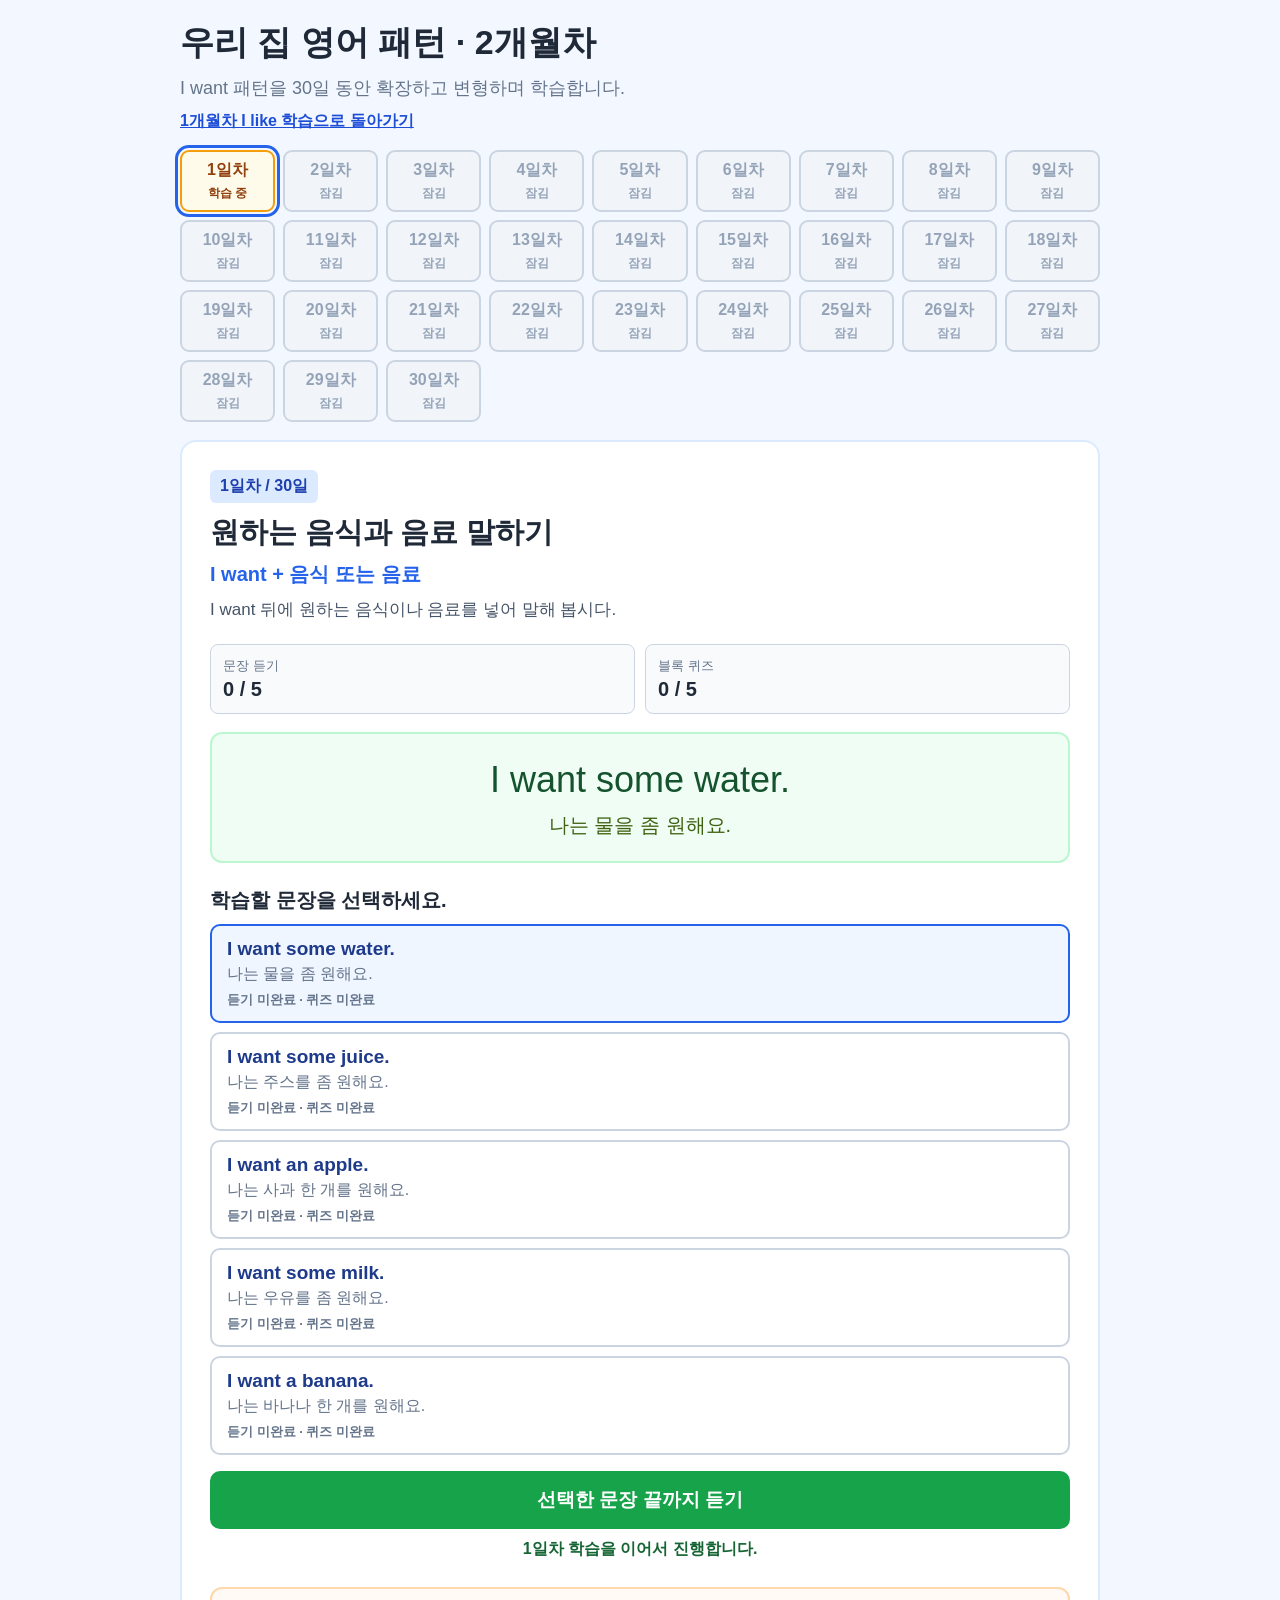
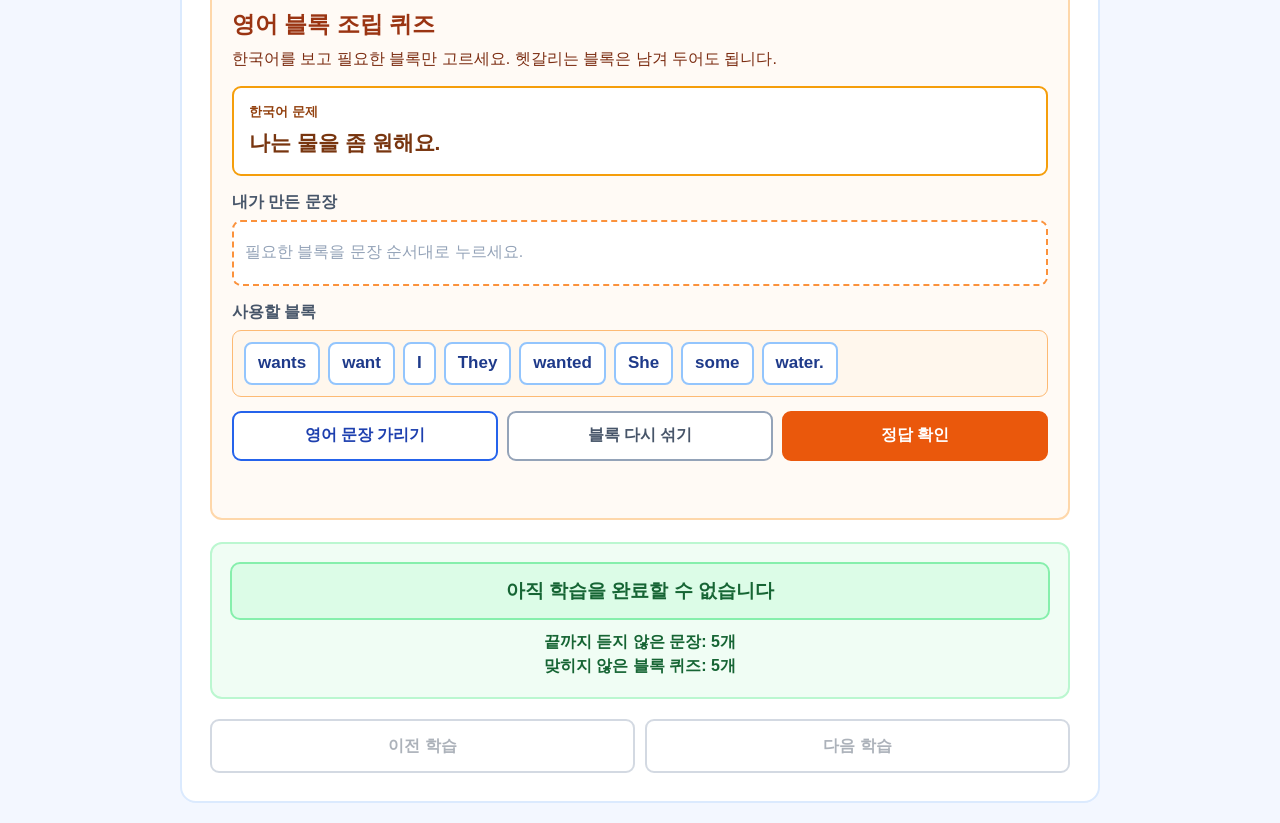
==== commit 29d56334: "3번째 업로드" ====
--- a/month2.html
+++ b/month2.html
@@ -1,2932 +1,115 @@
-<!DOCTYPE html>
-<html lang="ko">
-<head>
-  <meta charset="UTF-8">
-
-  <meta
-    name="viewport"
-    content="width=device-width, initial-scale=1.0"
-  >
-
- <title>우리 집 영어 패턴 - 2개월차</title>
-
-
-  <style>
-    * {
-      box-sizing: border-box;
-    }
-
-    body {
-      margin: 0;
-      padding: 24px;
-      background-color: #f3f7ff;
-      color: #1f2937;
-      font-family: Arial, "Apple SD Gothic Neo", sans-serif;
-    }
-
-    button {
-      font-family: inherit;
-    }
-
-    .app {
-      width: 100%;
-      max-width: 900px;
-      margin: 0 auto;
-    }
-
-    .app-header {
-      margin-bottom: 22px;
-    }
-
-    .app-title {
-      margin: 0 0 8px;
-      font-size: 36px;
-    }
-
-    .app-description {
-      margin: 0;
-      color: #64748b;
-      font-size: 18px;
-      line-height: 1.6;
-    }
-
-    /*
-      30일 학습 버튼
-    */
-    .day-menu {
-      display: grid;
-      grid-template-columns:
-        repeat(auto-fit, minmax(92px, 1fr));
-      gap: 8px;
-      margin-bottom: 18px;
-    }
-
-    .day-button {
-      min-height: 50px;
-      padding: 10px;
-      border: 2px solid #bfdbfe;
-      border-radius: 10px;
-      background-color: white;
-      color: #1e40af;
-      font-size: 16px;
-      font-weight: bold;
-      cursor: pointer;
-    }
-
-    .day-button:hover {
-      background-color: #eff6ff;
-    }
-
-    .day-button.selected {
-      border-color: #2563eb;
-      background-color: #2563eb;
-      color: white;
-    }
-/*
-  일차 버튼 아래쪽의 상태 표시
-*/
-.day-state {
-  display: block;
-  margin-top: 4px;
-  font-size: 12px;
-  font-weight: bold;
-}
-
-/*
-  완료한 학습
-*/
-.day-button.completed {
-  border-color: #22c55e;
-  background-color: #f0fdf4;
-  color: #166534;
-}
-
-/*
-  현재 학습할 일차
-*/
-.day-button.current {
-  border-color: #f59e0b;
-  background-color: #fffbeb;
-  color: #92400e;
-}
-
-/*
-  아직 열리지 않은 학습
-*/
-.day-button.locked {
-  border-color: #cbd5e1;
-  background-color: #f1f5f9;
-  color: #94a3b8;
-  cursor: not-allowed;
-}
-
-/*
-  현재 화면에서 선택된 일차
-*/
-.day-button.selected {
-  outline: 3px solid #2563eb;
-  outline-offset: 2px;
-}
-
-    /*
-      학습 내용
-    */
-    .lesson-card {
-      padding: 30px;
-      border: 2px solid #dbeafe;
-      border-radius: 20px;
-      background-color: white;
-    }
-
-    .day-label {
-      display: inline-block;
-      margin: 0 0 12px;
-      padding: 6px 10px;
-      border-radius: 7px;
-      background-color: #dbeafe;
-      color: #1e40af;
-      font-size: 16px;
-      font-weight: bold;
-    }
-
-    .lesson-title {
-      margin: 0 0 10px;
-      font-size: 30px;
-    }
-
-    .lesson-focus {
-      margin: 0 0 10px;
-      color: #2563eb;
-      font-size: 21px;
-      font-weight: bold;
-    }
-
-    .lesson-guide {
-      margin: 0 0 24px;
-      color: #475569;
-      font-size: 18px;
-      line-height: 1.7;
-    }
-
-    /*
-      선택한 문장
-    */
-    .sentence-box {
-      padding: 26px 20px;
-      border: 2px solid #bbf7d0;
-      border-radius: 16px;
-      background-color: #f0fdf4;
-      text-align: center;
-    }
-
-    .sentence-label {
-      margin: 0 0 10px;
-      color: #166534;
-      font-size: 16px;
-      font-weight: bold;
-    }
-
-    .main-sentence {
-      margin: 0 0 12px;
-      color: #14532d;
-      font-size: 40px;
-      line-height: 1.35;
-    }
-
-    .main-meaning {
-      margin: 0;
-      color: #3f6212;
-      font-size: 21px;
-      line-height: 1.5;
-    }
-
-    /*
-      문장 선택
-    */
-    .section-title {
-      margin: 28px 0 12px;
-      font-size: 21px;
-    }
-
-    .sentence-choices {
-      display: grid;
-      grid-template-columns: 1fr;
-      gap: 10px;
-    }
-
-    .sentence-button {
-      width: 100%;
-      min-height: 68px;
-      padding: 14px 18px;
-      border: 2px solid #cbd5e1;
-      border-radius: 14px;
-      background-color: white;
-      color: #1f2937;
-      text-align: left;
-      cursor: pointer;
-    }
-
-    .sentence-button:hover {
-      border-color: #60a5fa;
-      background-color: #eff6ff;
-    }
-
-    .sentence-button.selected {
-      border-color: #2563eb;
-      background-color: #dbeafe;
-    }
-
-    .choice-english {
-      display: block;
-      margin-bottom: 5px;
-      color: #1e3a8a;
-      font-size: 20px;
-      font-weight: bold;
-    }
-
-    .choice-korean {
-      display: block;
-      color: #64748b;
-      font-size: 16px;
-    }
-
-    /*
-      문장 듣기
-    */
-    .listen-button {
-      width: 100%;
-      min-height: 62px;
-      margin-top: 20px;
-      padding: 14px 18px;
-      border: 2px solid #16a34a;
-      border-radius: 14px;
-      background-color: #16a34a;
-      color: white;
-      font-size: 20px;
-      font-weight: bold;
-      cursor: pointer;
-    }
-
-    .listen-button:hover {
-      border-color: #15803d;
-      background-color: #15803d;
-    }
-
-    .status {
-      min-height: 26px;
-      margin: 12px 0 0;
-      color: #166534;
-      font-size: 17px;
-      font-weight: bold;
-      text-align: center;
-    }
-
-    /*
-      블록 조립 퀴즈
-    */
-    .quiz-card {
-      margin-top: 28px;
-      padding: 24px;
-      border: 2px solid #fed7aa;
-      border-radius: 16px;
-      background-color: #fffaf5;
-    }
-
-    .quiz-title {
-      margin: 0 0 8px;
-      color: #9a3412;
-      font-size: 24px;
-    }
-
-    .quiz-guide {
-      margin: 0 0 18px;
-      color: #7c2d12;
-      font-size: 17px;
-      line-height: 1.6;
-    }
-
-    .quiz-label {
-      margin: 18px 0 8px;
-      color: #475569;
-      font-size: 16px;
-      font-weight: bold;
-    }
-
-    .answer-zone {
-      display: flex;
-      flex-wrap: wrap;
-      align-items: center;
-      gap: 9px;
-      min-height: 76px;
-      padding: 14px;
-      border: 2px dashed #fb923c;
-      border-radius: 12px;
-      background-color: white;
-    }
-
-    .answer-placeholder {
-      margin: 0;
-      color: #94a3b8;
-      font-size: 16px;
-    }
-
-    .word-bank {
-      display: flex;
-      flex-wrap: wrap;
-      gap: 9px;
-      min-height: 64px;
-      padding: 12px;
-      border: 1px solid #fdba74;
-      border-radius: 12px;
-      background-color: #fff7ed;
-    }
-
-    .word-block {
-      min-height: 46px;
-      padding: 9px 14px;
-      border: 2px solid #93c5fd;
-      border-radius: 10px;
-      background-color: white;
-      color: #1e3a8a;
-      font-size: 18px;
-      font-weight: bold;
-      cursor: pointer;
-    }
-
-    .word-block:hover {
-      background-color: #eff6ff;
-    }
-
-    .word-block.answer-block {
-      border-color: #fb923c;
-      background-color: #ffedd5;
-      color: #9a3412;
-    }
-
-    .quiz-buttons {
-      display: grid;
-      grid-template-columns: 1fr 1fr 1fr;
-      gap: 10px;
-      margin-top: 16px;
-    }
-
-    .quiz-action-button {
-      min-height: 54px;
-      padding: 12px;
-      border-radius: 12px;
-      font-size: 18px;
-      font-weight: bold;
-      cursor: pointer;
-    }
-
-    .reset-button {
-      border: 2px solid #94a3b8;
-      background-color: white;
-      color: #475569;
-    }
-
-    .check-button {
-      border: 2px solid #ea580c;
-      background-color: #ea580c;
-      color: white;
-    }
-
-    .quiz-feedback {
-      min-height: 29px;
-      margin: 14px 0 0;
-      font-size: 18px;
-      font-weight: bold;
-      text-align: center;
-    }
-
-    .quiz-feedback.correct {
-      color: #15803d;
-    }
-
-    .quiz-feedback.incorrect {
-      color: #dc2626;
-    }
-/*
-  퀴즈를 풀 때 영어 정답을 가립니다.
-  한국어 뜻은 계속 보입니다.
-*/
-.lesson-card.answer-hidden .main-sentence,
-.lesson-card.answer-hidden .choice-english {
-  visibility: hidden;
-}
-
-.quiz-korean-box {
-  margin: 16px 0;
-  padding: 18px;
-  border: 2px solid #f59e0b;
-  border-radius: 12px;
-  background-color: white;
-}
-
-.quiz-korean-label {
-  display: block;
-  margin-bottom: 8px;
-  color: #92400e;
-  font-size: 15px;
-  font-weight: bold;
-}
-
-.quiz-korean-prompt {
-  margin: 0;
-  color: #78350f;
-  font-size: 22px;
-  font-weight: bold;
-  line-height: 1.55;
-}
-
-.toggle-answer-button {
-  border: 2px solid #2563eb;
-  background-color: white;
-  color: #1e40af;
-}
-/*
-  학습 완료 영역
-*/
-.completion-panel {
-  margin-top: 24px;
-  padding: 20px;
-  border: 2px solid #bbf7d0;
-  border-radius: 14px;
-  background-color: #f0fdf4;
-}
-
-.complete-lesson-button {
-  width: 100%;
-  min-height: 60px;
-  padding: 14px 18px;
-  border: 2px solid #16a34a;
-  border-radius: 12px;
-  background-color: #16a34a;
-  color: white;
-  font-size: 20px;
-  font-weight: bold;
-  cursor: pointer;
-}
-
-.complete-lesson-button:hover:not(:disabled) {
-  border-color: #15803d;
-  background-color: #15803d;
-}
-
-.complete-lesson-button:disabled {
-  border-color: #86efac;
-  background-color: #dcfce7;
-  color: #166534;
-  cursor: default;
-}
-
-.completion-message {
-  margin: 12px 0 0;
-  color: #166534;
-  font-size: 16px;
-  font-weight: bold;
-  line-height: 1.6;
-  text-align: center;
-}
-
-    /*
-      이전 및 다음 학습
-    */
-    .navigation {
-      display: grid;
-      grid-template-columns: 1fr 1fr;
-      gap: 12px;
-      margin-top: 24px;
-    }
-
-    .navigation-button {
-      min-height: 58px;
-      padding: 12px 16px;
-      border: 2px solid #94a3b8;
-      border-radius: 12px;
-      background-color: white;
-      color: #334155;
-      font-size: 18px;
-      font-weight: bold;
-      cursor: pointer;
-    }
-
-    .navigation-button:hover:not(:disabled) {
-      border-color: #2563eb;
-      background-color: #eff6ff;
-      color: #1e40af;
-    }
-
-    .navigation-button:disabled {
-      opacity: 0.4;
-      cursor: not-allowed;
-    }
-
-    /*
-      작은 화면과 아이패드
-    */
-    @media (max-width: 650px) {
-      body {
-        padding: 12px;
-      }
-
-      .app-title {
-        font-size: 29px;
-      }
-
-      .day-menu {
-        grid-template-columns:
-          repeat(auto-fit, minmax(78px, 1fr));
-      }
-
-      .lesson-card {
-        padding: 19px;
-      }
-
-      .lesson-title {
-        font-size: 25px;
-      }
-
-      .main-sentence {
-        font-size: 31px;
-      }
-
-      .main-meaning {
-        font-size: 18px;
-      }
-
-      .quiz-card {
-        padding: 18px;
-      }
-
-      .quiz-buttons,
-      .navigation {
-        grid-template-columns: 1fr;
-      }
-    }
-  </style>
-</head>
-
-<body>
-  <main class="app">
-    <header class="app-header">
-      <h1 class="app-title">
-  우리 집 영어 패턴 · 2개월차
-</h1>
-
-
-      <p class="app-description">
-        I want 패턴을 30일 동안 확장하고 변형하며 학습합니다.
-      </p>
-      <p>
-  <a href="index.html">
-    1개월차 I like 학습으로 돌아가기
-  </a>
-</p>
-
-    </header>
-
-    <nav
-      id="day-menu"
-      class="day-menu"
-      aria-label="학습 일차 선택"
-    ></nav>
-
-    <section id="lesson-card" class="lesson-card">
-
-      <p id="day-label" class="day-label"></p>
-
-      <h2 id="lesson-title" class="lesson-title"></h2>
-
-      <p id="lesson-focus" class="lesson-focus"></p>
-
-      <p id="lesson-guide" class="lesson-guide"></p>
-
-      <div class="sentence-box">
-        <p class="sentence-label">오늘의 선택 문장</p>
-
-        <p id="main-sentence" class="main-sentence"></p>
-
-        <p id="main-meaning" class="main-meaning"></p>
-      </div>
-
-      <h3 class="section-title">
-        연습할 문장을 선택하세요.
-      </h3>
-
-      <div
-        id="sentence-choices"
-        class="sentence-choices"
-      ></div>
-
-      <button
-        id="listen-button"
-        class="listen-button"
-        type="button"
-      >
-        선택한 문장 듣기
-      </button>
-
-      <p
-        id="status"
-        class="status"
-        aria-live="polite"
-      ></p>
-
-      <section class="quiz-card">
-        <h3 class="quiz-title">
-          단어 블록 조립 퀴즈
-        </h3>
-
-        <p class="quiz-guide">
-          한국어 문장을 보고 영어 블록을 순서대로 누르세요.
-정답에 사용하지 않는 헷갈리는 블록도 섞여 있습니다.
-모든 블록을 사용할 필요는 없습니다.
-
-        </p>
-<div class="quiz-korean-box">
-  <span class="quiz-korean-label">
-    한국어 문제
-  </span>
-
-  <p
-    id="quiz-korean-prompt"
-    class="quiz-korean-prompt"
-  ></p>
-</div>
-
-        <p class="quiz-label">내가 만든 문장</p>
-
-        <div
-          id="answer-zone"
-          class="answer-zone"
-        ></div>
-
-        <p class="quiz-label">사용할 단어</p>
-
-        <div
-          id="word-bank"
-          class="word-bank"
-        ></div>
-
-        <div class="quiz-buttons">
-  <button
-    id="toggle-answer-button"
-    class="quiz-action-button toggle-answer-button"
-    type="button"
-  >
-    영어 문장 가리기
-  </button>
-
-  <button
-    id="reset-quiz-button"
-    class="quiz-action-button reset-button"
-    type="button"
-  >
-    블록 다시 섞기
-  </button>
-
-  <button
-    id="check-answer-button"
-    class="quiz-action-button check-button"
-    type="button"
-  >
-    정답 확인
-  </button>
-</div>
-
-        <p
-          id="quiz-feedback"
-          class="quiz-feedback"
-          aria-live="polite"
-        ></p>
-            </section>
-
-      <section class="completion-panel">
-        <button
-          id="complete-lesson-button"
-          class="complete-lesson-button"
-          type="button"
-        >
-          학습 완료하기
-        </button>
-
-        <p
-          id="completion-message"
-          class="completion-message"
-          aria-live="polite"
-        ></p>
-      </section>
-
-      <div class="navigation">
-
-        <button
-          id="previous-button"
-          class="navigation-button"
-          type="button"
-        >
-          이전 학습
-        </button>
-
-        <button
-          id="next-button"
-          class="navigation-button"
-          type="button"
-        >
-          다음 학습
-        </button>
-      </div>
-    </section>
-  </main>
-
-  <script>
-    /*
-      문장 자료를 간단하게 만드는 함수입니다.
-    */
-    /*
-  세 번째 값에는 퀴즈에 함께 섞을
-  헷갈리는 블록을 넣을 수 있습니다.
-*/
-function sentence(
-  english,
-  korean,
-  distractors = []
-) {
-  return {
-    english: english,
-    korean: korean,
-    distractors: distractors
-  };
-}
-
-
-    /*
-      30일 학습 자료입니다.
-    */
-    const lessons = [
-  {
-    day: 1,
-    title: "원하는 음식과 음료 말하기",
-    focus: "I want + 음식 또는 음료",
-    guide:
-      "I want 뒤에 원하는 음식이나 음료를 넣어 말해 봅시다.",
-    sentences: [
-      sentence(
-        "I want some water.",
-        "나는 물을 좀 원해요."
-      ),
-      sentence(
-        "I want some juice.",
-        "나는 주스를 좀 원해요."
-      ),
-      sentence(
-        "I want an apple.",
-        "나는 사과 한 개를 원해요."
-      )
-    ]
-  },
-
-  {
-    day: 2,
-    title: "원하는 물건 말하기",
-    focus: "I want + 물건",
-    guide:
-      "가지고 싶은 물건을 I want 뒤에 넣어 말해 봅시다.",
-    sentences: [
-      sentence(
-        "I want a new pencil.",
-        "나는 새 연필을 원해요."
-      ),
-      sentence(
-        "I want a blue backpack.",
-        "나는 파란색 가방을 원해요."
-      ),
-      sentence(
-        "I want that book.",
-        "나는 저 책을 원해요."
-      )
-    ]
-  },
-
-  {
-    day: 3,
-    title: "하고 싶은 활동 말하기",
-    focus: "I want to + 동사원형",
-    guide:
-      "하고 싶은 활동을 말할 때 want 뒤에 to와 동사원형을 사용합니다.",
-    sentences: [
-      sentence(
-        "I want to read.",
-        "나는 책을 읽고 싶어요."
-      ),
-      sentence(
-        "I want to draw.",
-        "나는 그림을 그리고 싶어요."
-      ),
-      sentence(
-        "I want to swim.",
-        "나는 수영하고 싶어요."
-      )
-    ]
-  },
-
-  {
-    day: 4,
-    title: "활동의 대상 붙이기",
-    focus: "I want to + 활동 + 대상",
-    guide:
-      "하고 싶은 활동 뒤에 그 활동의 대상을 붙여 봅시다.",
-    sentences: [
-      sentence(
-        "I want to read this book.",
-        "나는 이 책을 읽고 싶어요."
-      ),
-      sentence(
-        "I want to draw a cat.",
-        "나는 고양이를 그리고 싶어요."
-      ),
-      sentence(
-        "I want to play soccer.",
-        "나는 축구를 하고 싶어요."
-      )
-    ]
-  },
-
-  {
-    day: 5,
-    title: "가고 싶은 장소 말하기",
-    focus: "I want to go to + 장소",
-    guide:
-      "가고 싶은 장소를 go to 뒤에 붙여 말해 봅시다.",
-    sentences: [
-      sentence(
-        "I want to go to the park.",
-        "나는 공원에 가고 싶어요."
-      ),
-      sentence(
-        "I want to go to the library.",
-        "나는 도서관에 가고 싶어요."
-      ),
-      sentence(
-        "I want to go to the beach.",
-        "나는 해변에 가고 싶어요."
-      )
-    ]
-  },
-
-  {
-    day: 6,
-    title: "함께하고 싶은 사람 말하기",
-    focus: "I want to + 활동 + with + 사람",
-    guide:
-      "누구와 함께 활동하고 싶은지 말해 봅시다.",
-    sentences: [
-      sentence(
-        "I want to play with my friends.",
-        "나는 친구들과 놀고 싶어요."
-      ),
-      sentence(
-        "I want to cook with my dad.",
-        "나는 아빠와 요리하고 싶어요."
-      ),
-      sentence(
-        "I want to read with my mom.",
-        "나는 엄마와 책을 읽고 싶어요."
-      )
-    ]
-  },
-
-  {
-    day: 7,
-    title: "하고 싶은 시간 말하기",
-    focus: "I want to + 활동 + 시간",
-    guide:
-      "언제 활동하고 싶은지 시간을 붙여 말해 봅시다.",
-    sentences: [
-      sentence(
-        "I want to play after school.",
-        "나는 방과 후에 놀고 싶어요."
-      ),
-      sentence(
-        "I want to read before bed.",
-        "나는 자기 전에 책을 읽고 싶어요."
-      ),
-      sentence(
-        "I want to swim this weekend.",
-        "나는 이번 주말에 수영하고 싶어요."
-      )
-    ]
-  },
-
-  {
-    day: 8,
-    title: "원하는 물건 질문하기",
-    focus: "Do you want + 명사?",
-    guide:
-      "상대방이 무엇을 원하는지 Do you want를 사용해 물어봅시다.",
-    sentences: [
-      sentence(
-        "Do you want some water?",
-        "너는 물을 좀 원하니?"
-      ),
-      sentence(
-        "Do you want an apple?",
-        "너는 사과 한 개를 원하니?"
-      ),
-      sentence(
-        "Do you want this book?",
-        "너는 이 책을 원하니?"
-      )
-    ]
-  },
-
-  {
-    day: 9,
-    title: "하고 싶은 활동 질문하기",
-    focus: "Do you want to + 동사원형?",
-    guide:
-      "상대방이 무엇을 하고 싶은지 질문해 봅시다.",
-    sentences: [
-      sentence(
-        "Do you want to read?",
-        "너는 책을 읽고 싶니?"
-      ),
-      sentence(
-        "Do you want to play soccer?",
-        "너는 축구를 하고 싶니?"
-      ),
-      sentence(
-        "Do you want to go outside?",
-        "너는 밖에 나가고 싶니?"
-      )
-    ]
-  },
-
-  {
-    day: 10,
-    title: "질문에 대답하기",
-    focus: "Yes, I do. / No, I don't.",
-    guide:
-      "Do you want로 시작하는 질문에 긍정이나 부정으로 대답해 봅시다.",
-    sentences: [
-      sentence(
-        "Yes, I do.",
-        "네, 그래요."
-      ),
-      sentence(
-        "No, I don't.",
-        "아니요, 그렇지 않아요."
-      ),
-      sentence(
-        "Yes, I do. I want to play.",
-        "네, 그래요. 나는 놀고 싶어요."
-      )
-    ]
-  },
-
-  {
-    day: 11,
-    title: "원하지 않는 것 말하기",
-    focus: "I don't want + 명사",
-    guide:
-      "원하지 않는 것을 I don't want 뒤에 넣어 말해 봅시다.",
-    sentences: [
-      sentence(
-        "I don't want milk.",
-        "나는 우유를 원하지 않아요."
-      ),
-      sentence(
-        "I don't want that book.",
-        "나는 저 책을 원하지 않아요."
-      ),
-      sentence(
-        "I don't want a new bag.",
-        "나는 새 가방을 원하지 않아요."
-      )
-    ]
-  },
-
-  {
-    day: 12,
-    title: "하고 싶지 않은 활동 말하기",
-    focus: "I don't want to + 동사원형",
-    guide:
-      "하고 싶지 않은 활동을 don't want to 뒤에 넣어 봅시다.",
-    sentences: [
-      sentence(
-        "I don't want to run.",
-        "나는 달리고 싶지 않아요."
-      ),
-      sentence(
-        "I don't want to wait.",
-        "나는 기다리고 싶지 않아요."
-      ),
-      sentence(
-        "I don't want to go home.",
-        "나는 집에 가고 싶지 않아요."
-      )
-    ]
-  },
-
-  {
-    day: 13,
-    title: "주어 바꾸기",
-    focus: "I / You / We / They + want",
-    guide:
-      "주어를 바꾸면서 want의 모양을 관찰해 봅시다.",
-    sentences: [
-      sentence(
-        "I want to read.",
-        "나는 책을 읽고 싶어요."
-      ),
-      sentence(
-        "We want to read.",
-        "우리는 책을 읽고 싶어요."
-      ),
-      sentence(
-        "They want to read.",
-        "그들은 책을 읽고 싶어 해요."
-      )
-    ]
-  },
-
-  {
-    day: 14,
-    title: "다른 사람이 원하는 것",
-    focus: "He / She / 이름 + wants",
-    guide:
-      "한 사람을 주어로 사용하면 want가 wants로 바뀝니다.",
-    sentences: [
-      sentence(
-        "He wants some water.",
-        "그는 물을 좀 원해요."
-      ),
-      sentence(
-        "She wants to read.",
-        "그녀는 책을 읽고 싶어 해요."
-      ),
-      sentence(
-        "Mina wants to play soccer.",
-        "미나는 축구를 하고 싶어 해요."
-      )
-    ]
-  },
-
-  {
-    day: 15,
-    title: "다른 사람이 원하는지 질문하기",
-    focus: "Does + 사람 + want?",
-    guide:
-      "Does로 질문하면 wants가 아니라 want를 사용합니다.",
-    sentences: [
-      sentence(
-        "Does he want some water?",
-        "그는 물을 좀 원하나요?"
-      ),
-      sentence(
-        "Does she want to read?",
-        "그녀는 책을 읽고 싶어 하나요?"
-      ),
-      sentence(
-        "Does Mina want to play soccer?",
-        "미나는 축구를 하고 싶어 하나요?"
-      )
-    ]
-  },
-
-  {
-    day: 16,
-    title: "다른 사람의 부정문",
-    focus: "He / She + doesn't want",
-    guide:
-      "Doesn't 뒤에는 wants가 아니라 want를 사용합니다.",
-    sentences: [
-      sentence(
-        "He doesn't want milk.",
-        "그는 우유를 원하지 않아요."
-      ),
-      sentence(
-        "She doesn't want to wait.",
-        "그녀는 기다리고 싶어 하지 않아요."
-      ),
-      sentence(
-        "Mina doesn't want to go home.",
-        "미나는 집에 가고 싶어 하지 않아요."
-      )
-    ]
-  },
-
-  {
-    day: 17,
-    title: "정말 원한다고 강조하기",
-    focus: "really + want / wants",
-    guide:
-      "Really를 want 앞에 넣어 정말 원한다는 뜻을 나타냅니다.",
-    sentences: [
-      sentence(
-        "I really want some juice.",
-        "나는 주스를 정말 원해요."
-      ),
-      sentence(
-        "I really want to play.",
-        "나는 정말 놀고 싶어요."
-      ),
-      sentence(
-        "She really wants a new bike.",
-        "그녀는 새 자전거를 정말 원해요."
-      )
-    ]
-  },
-
-  {
-    day: 18,
-    title: "또 원하는 것 말하기",
-    focus: "also + want / wants",
-    guide:
-      "Also를 사용하여 다른 것도 원한다고 말해 봅시다.",
-    sentences: [
-      sentence(
-        "I also want some water.",
-        "나는 물도 좀 원해요."
-      ),
-      sentence(
-        "I also want to draw.",
-        "나는 그림도 그리고 싶어요."
-      ),
-      sentence(
-        "She also wants to play.",
-        "그녀는 놀기도 하고 싶어 해요."
-      )
-    ]
-  },
-
-  {
-    day: 19,
-    title: "원하는 이유 말하기",
-    focus: "want + 내용 + because + 이유",
-    guide:
-      "Because 뒤에 원하는 이유를 붙여 봅시다.",
-    sentences: [
-      sentence(
-        "I want some water because I am thirsty.",
-        "나는 목이 말라서 물을 좀 원해요."
-      ),
-      sentence(
-        "I want to go home because I am tired.",
-        "나는 피곤해서 집에 가고 싶어요."
-      ),
-      sentence(
-        "She wants to eat because she is hungry.",
-        "그녀는 배가 고파서 먹고 싶어 해요."
-      )
-    ]
-  },
-
-  {
-    day: 20,
-    title: "원하는 것을 연결하기",
-    focus: "and / but으로 문장 연결하기",
-    guide:
-      "And와 but을 사용해 원하는 것과 원하지 않는 것을 연결합니다.",
-    sentences: [
-      sentence(
-        "I want apples and bananas.",
-        "나는 사과와 바나나를 원해요."
-      ),
-      sentence(
-        "I want juice, but I don't want milk.",
-        "나는 주스를 원하지만 우유는 원하지 않아요."
-      ),
-      sentence(
-        "She wants to play, but she has homework.",
-        "그녀는 놀고 싶지만 숙제가 있어요."
-      )
-    ]
-  },
-
-  {
-    day: 21,
-    title: "무엇을 원하는지 질문하기",
-    focus: "What do you want?",
-    guide:
-      "What을 사용해 상대방이 무엇을 원하는지 물어봅시다.",
-    sentences: [
-      sentence(
-        "What do you want?",
-        "너는 무엇을 원하니?"
-      ),
-      sentence(
-        "What do you want to eat?",
-        "너는 무엇을 먹고 싶니?"
-      ),
-      sentence(
-        "What do you want to do?",
-        "너는 무엇을 하고 싶니?"
-      )
-    ]
-  },
-
-  {
-    day: 22,
-    title: "다른 사람이 원하는 것 질문하기",
-    focus: "What does + 사람 + want?",
-    guide:
-      "Does가 사용되므로 뒤에는 wants가 아니라 want가 옵니다.",
-    sentences: [
-      sentence(
-        "What does she want?",
-        "그녀는 무엇을 원하나요?"
-      ),
-      sentence(
-        "What does he want to eat?",
-        "그는 무엇을 먹고 싶어 하나요?"
-      ),
-      sentence(
-        "What does Mina want to draw?",
-        "미나는 무엇을 그리고 싶어 하나요?"
-      )
-    ]
-  },
-
-  {
-    day: 23,
-    title: "어디에 가고 싶은지 질문하기",
-    focus: "Where do / does + 주어 + want to go?",
-    guide:
-      "Where를 사용해 가고 싶은 장소를 물어봅시다.",
-    sentences: [
-      sentence(
-        "Where do you want to go?",
-        "너는 어디에 가고 싶니?"
-      ),
-      sentence(
-        "Where does she want to go?",
-        "그녀는 어디에 가고 싶어 하나요?"
-      ),
-      sentence(
-        "I want to go to the park.",
-        "나는 공원에 가고 싶어요."
-      )
-    ]
-  },
-
-  {
-    day: 24,
-    title: "누구와 언제 하고 싶은지 질문하기",
-    focus: "Who / When + do / does",
-    guide:
-      "Who와 When을 사용해 함께할 사람이나 시간을 질문해 봅시다.",
-    sentences: [
-      sentence(
-        "Who do you want to play with?",
-        "너는 누구와 놀고 싶니?"
-      ),
-      sentence(
-        "When do you want to go?",
-        "너는 언제 가고 싶니?"
-      ),
-      sentence(
-        "Who does she want to sit with?",
-        "그녀는 누구와 함께 앉고 싶어 하나요?"
-      )
-    ]
-  },
-
-  {
-    day: 25,
-    title: "정중하게 원하는 것 말하기",
-    focus: "would like + 명사 / would like to + 동사",
-    guide:
-      "Would like를 사용하면 원하는 것을 더 정중하게 말할 수 있습니다.",
-    sentences: [
-      sentence(
-        "I would like some juice.",
-        "주스를 좀 주세요.",
-        [
-          "want",
-          "wants",
-          "wanted",
-          "Do",
-          "Does"
-        ]
-      ),
-      sentence(
-        "I'd like to read this book.",
-        "나는 이 책을 읽고 싶어요.",
-        [
-          "I",
-          "want",
-          "wants",
-          "liked",
-          "reading"
-        ]
-      ),
-      sentence(
-        "Would you like to play with me?",
-        "나와 함께 놀고 싶니?",
-        [
-          "Do",
-          "Does",
-          "Did",
-          "want",
-          "wants"
-        ]
-      )
-    ]
-  },
-
-  {
-    day: 26,
-    title: "과거에 원했던 것 말하기",
-    focus: "주어 + wanted",
-    guide:
-      "과거에 원했던 것을 말할 때 want를 wanted로 바꿉니다.",
-    sentences: [
-      sentence(
-        "I wanted a new bike.",
-        "나는 새 자전거를 원했어요."
-      ),
-      sentence(
-        "She wanted to go home.",
-        "그녀는 집에 가고 싶어 했어요."
-      ),
-      sentence(
-        "We wanted to play outside.",
-        "우리는 밖에서 놀고 싶었어요."
-      )
-    ]
-  },
-
-  {
-    day: 27,
-    title: "과거 질문과 부정 비교하기",
-    focus: "Did + 주어 + want? / 주어 + didn't want",
-    guide:
-      "Did와 didn't 뒤에는 wanted가 아니라 동사원형 want를 사용합니다.",
-    sentences: [
-      sentence(
-        "Did you want some water?",
-        "너는 물을 좀 원했니?",
-        [
-          "Do",
-          "Does",
-          "wanted",
-          "wants",
-          "she",
-          "didn't"
-        ]
-      ),
-      sentence(
-        "I didn't want milk.",
-        "나는 우유를 원하지 않았어요.",
-        [
-          "don't",
-          "doesn't",
-          "wanted",
-          "wants",
-          "Did",
-          "She"
-        ]
-      ),
-      sentence(
-        "Did she want to play?",
-        "그녀는 놀고 싶어 했나요?",
-        [
-          "Do",
-          "Does",
-          "wants",
-          "wanted",
-          "I",
-          "They"
-        ]
-      ),
-      sentence(
-        "She didn't want to play.",
-        "그녀는 놀고 싶어 하지 않았어요.",
-        [
-          "don't",
-          "doesn't",
-          "wants",
-          "wanted",
-          "Did",
-          "They"
-        ]
-      )
-    ]
-  },
-
-  {
-    day: 28,
-    title: "복습 1: 주어와 현재형",
-    focus: "want / wants / does / doesn't",
-    guide:
-      "한국어를 보고 주어에 맞는 동사와 조동사를 선택하세요.",
-    sentences: [
-      sentence(
-        "I want to read.",
-        "나는 책을 읽고 싶어요.",
-        [
-          "She",
-          "We",
-          "wants",
-          "wanted",
-          "Does",
-          "reading"
-        ]
-      ),
-      sentence(
-        "We want to read.",
-        "우리는 책을 읽고 싶어요.",
-        [
-          "I",
-          "She",
-          "wants",
-          "wanted",
-          "Does",
-          "reads"
-        ]
-      ),
-      sentence(
-        "She wants to read.",
-        "그녀는 책을 읽고 싶어 해요.",
-        [
-          "I",
-          "They",
-          "want",
-          "wanted",
-          "Does",
-          "reading"
-        ]
-      ),
-      sentence(
-        "Does she want to read?",
-        "그녀는 책을 읽고 싶어 하나요?",
-        [
-          "Do",
-          "Did",
-          "wants",
-          "wanted",
-          "I",
-          "They"
-        ]
-      ),
-      sentence(
-        "She doesn't want to read.",
-        "그녀는 책을 읽고 싶어 하지 않아요.",
-        [
-          "don't",
-          "didn't",
-          "wants",
-          "wanted",
-          "I",
-          "They"
-        ]
-      )
-    ]
-  },
-
-  {
-    day: 29,
-    title: "복습 2: 과거 질문과 부정",
-    focus: "wanted / did / didn't",
-    guide:
-      "과거 긍정문, 질문, 부정문에 알맞은 형태를 선택하세요.",
-    sentences: [
-      sentence(
-        "I wanted to go home.",
-        "나는 집에 가고 싶었어요.",
-        [
-          "want",
-          "wants",
-          "didn't",
-          "Does",
-          "She",
-          "going"
-        ]
-      ),
-      sentence(
-        "Did you want to go home?",
-        "너는 집에 가고 싶었니?",
-        [
-          "Do",
-          "Does",
-          "wanted",
-          "wants",
-          "she",
-          "didn't"
-        ]
-      ),
-      sentence(
-        "I didn't want to go home.",
-        "나는 집에 가고 싶지 않았어요.",
-        [
-          "don't",
-          "doesn't",
-          "wanted",
-          "wants",
-          "Did",
-          "She"
-        ]
-      ),
-      sentence(
-        "Did she want the book?",
-        "그녀는 그 책을 원했나요?",
-        [
-          "Do",
-          "Does",
-          "wants",
-          "wanted",
-          "I",
-          "They"
-        ]
-      ),
-      sentence(
-        "She didn't want the book.",
-        "그녀는 그 책을 원하지 않았어요.",
-        [
-          "don't",
-          "doesn't",
-          "wants",
-          "wanted",
-          "Did",
-          "They"
-        ]
-      )
-    ]
-  },
-
-  {
-    day: 30,
-    title: "복습 3: 한 달 종합",
-    focus: "주어, 질문, 부정, 과거, 정중한 표현 종합",
-    guide:
-      "지금까지 배운 내용을 섞어서 복습합니다. 필요한 영어 블록만 선택하세요.",
-    sentences: [
-      sentence(
-        "I really want to read this book.",
-        "나는 이 책을 정말 읽고 싶어요.",
-        [
-          "She",
-          "wants",
-          "wanted",
-          "reading",
-          "Does",
-          "usually"
-        ]
-      ),
-      sentence(
-        "She also wants to play outside.",
-        "그녀는 밖에서 놀기도 하고 싶어 해요.",
-        [
-          "I",
-          "want",
-          "wanted",
-          "playing",
-          "Do",
-          "Did"
-        ]
-      ),
-      sentence(
-        "Where do you want to go?",
-        "너는 어디에 가고 싶니?",
-        [
-          "What",
-          "Who",
-          "does",
-          "did",
-          "wants",
-          "went"
-        ]
-      ),
-      sentence(
-        "Does he want to play with us?",
-        "그는 우리와 함께 놀고 싶어 하나요?",
-        [
-          "Do",
-          "Did",
-          "wants",
-          "wanted",
-          "she",
-          "playing"
-        ]
-      ),
-      sentence(
-        "He doesn't want to play with us.",
-        "그는 우리와 함께 놀고 싶어 하지 않아요.",
-        [
-          "don't",
-          "didn't",
-          "wants",
-          "wanted",
-          "she",
-          "playing"
-        ]
-      ),
-      sentence(
-        "Did he want to go home?",
-        "그는 집에 가고 싶어 했나요?",
-        [
-          "Do",
-          "Does",
-          "wants",
-          "wanted",
-          "she",
-          "went"
-        ]
-      ),
-      sentence(
-        "He didn't want to go home.",
-        "그는 집에 가고 싶어 하지 않았어요.",
-        [
-          "don't",
-          "doesn't",
-          "wants",
-          "wanted",
-          "Did",
-          "She"
-        ]
-      ),
-      sentence(
-        "Would you like to play with me?",
-        "나와 함께 놀고 싶니?",
-        [
-          "Do",
-          "Does",
-          "Did",
-          "want",
-          "wants",
-          "wanted"
-        ]
-      )
-    ]
-  }
-];
-
-
-    /*
-      현재 선택 상태
-    */
-
-/*
-  과정마다 완료 기록을 따로 저장합니다.
-
-  index.html은 month1,
-  month2.html은 month2를 사용합니다.
-*/
-const COURSE_ID = "month2";
-
-/*
-  localStorage에 사용할 저장 이름입니다.
-*/
-const COMPLETED_DAYS_KEY =
-  `english-pattern-${COURSE_ID}-completed-days`;
-
-/*
-  저장된 완료 일차를 불러옵니다.
-*/
-function loadCompletedDays() {
-  const savedText =
-    localStorage.getItem(COMPLETED_DAYS_KEY);
-
-  if (!savedText) {
-    return [];
-  }
-
-  try {
-    const savedDays = JSON.parse(savedText);
-
-    if (!Array.isArray(savedDays)) {
-      return [];
-    }
-
-    /*
-      올바른 일차만 남기고
-      중복된 일차를 제거합니다.
-    */
-    const validDays = savedDays.filter(
-      function (day) {
-        return (
-          Number.isInteger(day) &&
-          day >= 1 &&
-          day <= lessons.length
-        );
-      }
-    );
-
-    return [...new Set(validDays)].sort(
-      function (firstDay, secondDay) {
-        return firstDay - secondDay;
-      }
-    );
-  } catch (error) {
-    console.error(
-      "완료 기록을 불러오지 못했습니다.",
-      error
-    );
-
-    return [];
-  }
-}
-
-/*
-  완료 기록을 브라우저에 저장합니다.
-*/
-function saveCompletedDays() {
-  localStorage.setItem(
-    COMPLETED_DAYS_KEY,
-    JSON.stringify(completedDays)
-  );
-}
-
-/*
-  해당 일차가 완료되었는지 확인합니다.
-*/
-function isLessonCompleted(day) {
-  return completedDays.includes(day);
-}
-
-/*
-  첫 번째 미완료 일차의 배열 번호를 찾습니다.
-
-  모두 완료한 경우에는 -1을 반환합니다.
-*/
-function getNextIncompleteLessonIndex() {
-  return lessons.findIndex(
-    function (lesson) {
-      return !isLessonCompleted(lesson.day);
-    }
-  );
-}
-
-/*
-  해당 일차에 들어갈 수 있는지 확인합니다.
-
-  완료한 일차와 현재 학습해야 할
-  첫 번째 미완료 일차만 열립니다.
-*/
-function isLessonUnlocked(lessonIndex) {
-  if (
-    lessonIndex < 0 ||
-    lessonIndex >= lessons.length
-  ) {
-    return false;
-  }
-
-  const lesson = lessons[lessonIndex];
-
-  if (isLessonCompleted(lesson.day)) {
-    return true;
-  }
-
-  const nextIncompleteIndex =
-    getNextIncompleteLessonIndex();
-
-  /*
-    모든 수업을 완료했다면
-    전체 일차에 들어갈 수 있습니다.
-  */
-  if (nextIncompleteIndex === -1) {
-    return true;
-  }
-
-  return lessonIndex === nextIncompleteIndex;
-}
-
-/*
-  페이지를 열었을 때 표시할 일차를 찾습니다.
-
-  첫 번째 미완료 일차를 표시하고,
-  모두 완료했다면 30일차를 표시합니다.
-*/
-function getStartingLessonIndex() {
-  const nextIncompleteIndex =
-    getNextIncompleteLessonIndex();
-
-  if (nextIncompleteIndex === -1) {
-    return lessons.length - 1;
-  }
-
-  return nextIncompleteIndex;
-}
-
-/*
-  현재 선택 상태
-*/
-
-    /*
-  저장된 완료 기록입니다.
-*/
-let completedDays =
-  loadCompletedDays();
-
-/*
-  첫 번째 미완료 일차에서 시작합니다.
-*/
-let currentLessonIndex =
-  getStartingLessonIndex();
-
-let currentSentenceIndex = 0;
-
-    /*
-      퀴즈 상태
-    */
-    let shuffledBlocks = [];
-    let selectedBlockIds = [];
-/*
-  영어 정답을 가렸는지 저장합니다.
-*/
-let answerHidden = false;
-
-    /*
-      HTML 요소 찾기
-    */
-   const lessonCard =
-  document.querySelector("#lesson-card");
-
-    const dayMenu =
-      document.querySelector("#day-menu");
-
-    const dayLabel =
-      document.querySelector("#day-label");
-
-    const lessonTitle =
-      document.querySelector("#lesson-title");
-
-    const lessonFocus =
-      document.querySelector("#lesson-focus");
-
-    const lessonGuide =
-      document.querySelector("#lesson-guide");
-
-    const mainSentence =
-      document.querySelector("#main-sentence");
-
-    const mainMeaning =
-      document.querySelector("#main-meaning");
-
-    const sentenceChoices =
-      document.querySelector("#sentence-choices");
-
-    const listenButton =
-      document.querySelector("#listen-button");
-
-    const status =
-      document.querySelector("#status");
-const quizKoreanPrompt =
-  document.querySelector("#quiz-korean-prompt");
-
-    const answerZone =
-      document.querySelector("#answer-zone");
-
-    const wordBank =
-      document.querySelector("#word-bank");
-const toggleAnswerButton =
-  document.querySelector("#toggle-answer-button");
-
-    const resetQuizButton =
-      document.querySelector("#reset-quiz-button");
-
-    const checkAnswerButton =
-      document.querySelector("#check-answer-button");
-
-    const quizFeedback =
-      document.querySelector("#quiz-feedback");
-const completeLessonButton =
-  document.querySelector(
-    "#complete-lesson-button"
-  );
-
-const completionMessage =
-  document.querySelector(
-    "#completion-message"
-  );
-
-    const previousButton =
-      document.querySelector("#previous-button");
-
-    const nextButton =
-      document.querySelector("#next-button");
-
-    /*
-      현재 학습 가져오기
-    */
-    function getCurrentLesson() {
-      return lessons[currentLessonIndex];
-    }
-
-    /*
-      현재 문장 가져오기
-    */
-    function getCurrentSentence() {
-      const lesson = getCurrentLesson();
-
-      return lesson.sentences[currentSentenceIndex];
-    }
-
-    /*
-      일차 선택 버튼 만들기
-    */
-    /*
-  일차 선택 버튼을 만듭니다.
-*/
-/*
-  일차 선택 버튼을 만듭니다.
-*/
-function createDayMenu() {
-  dayMenu.innerHTML = "";
-
-  const nextIncompleteIndex =
-    getNextIncompleteLessonIndex();
-
-  lessons.forEach(function (
-    lesson,
-    lessonIndex
-  ) {
-    const button =
-      document.createElement("button");
-
-    button.type = "button";
-    button.className = "day-button";
-
-    const dayText =
-      document.createElement("span");
-
-    dayText.textContent =
-      `${lesson.day}일차`;
-
-    const stateText =
-      document.createElement("span");
-
-    stateText.className = "day-state";
-
-    const completed =
-      isLessonCompleted(lesson.day);
-
-    const unlocked =
-      isLessonUnlocked(lessonIndex);
-
-    if (completed) {
-      button.classList.add("completed");
-      stateText.textContent = "완료";
-    } else if (
-      lessonIndex === nextIncompleteIndex
-    ) {
-      button.classList.add("current");
-      stateText.textContent = "학습 중";
-    } else {
-      button.classList.add("locked");
-      stateText.textContent = "잠김";
-    }
-
-    if (lessonIndex === currentLessonIndex) {
-      button.classList.add("selected");
-    }
-
-    button.appendChild(dayText);
-    button.appendChild(stateText);
-
-    /*
-      잠긴 일차는 선택할 수 없습니다.
-    */
-    if (!unlocked) {
-      button.disabled = true;
-    } else {
-      button.addEventListener(
-        "click",
-        function () {
-          selectLesson(lessonIndex);
-        }
-      );
-    }
-
-    dayMenu.appendChild(button);
-  });
-}
-
-/*
-  학습 완료 영역의 내용을 갱신합니다.
-*/
-function updateCompletionArea() {
-  const lesson = getCurrentLesson();
-
-  const completed =
-    isLessonCompleted(lesson.day);
-
-  if (completed) {
-    completeLessonButton.disabled = true;
-
-    completeLessonButton.textContent =
-      `${lesson.day}일차 학습 완료됨`;
-
-    completionMessage.textContent =
-      "완료 기록이 저장되어 있습니다. 이 학습을 다시 보고 퀴즈를 풀어도 완료 상태는 유지됩니다.";
-  } else {
-    completeLessonButton.disabled = false;
-
-    completeLessonButton.textContent =
-      `${lesson.day}일차 학습 완료하기`;
-
-    completionMessage.textContent =
-      "문장 학습과 퀴즈를 마친 후 이 버튼을 눌러 주세요.";
-  }
-}
-
-/*
-  이전 및 다음 버튼의 사용 가능 여부를 갱신합니다.
-*/
-function updateNavigationButtons() {
-  previousButton.disabled =
-    currentLessonIndex === 0;
-
-  const nextLessonIndex =
-    currentLessonIndex + 1;
-
-  const isLastLesson =
-    nextLessonIndex >= lessons.length;
-
-  if (isLastLesson) {
-    nextButton.disabled = true;
-  } else {
-    nextButton.disabled =
-      !isLessonUnlocked(nextLessonIndex);
-  }
-}
-
-/*
-  현재 일차를 학습 완료로 저장합니다.
-*/
-function completeCurrentLesson() {
-  const lesson = getCurrentLesson();
-
-  /*
-    이미 완료된 일차이면 다시 저장하지 않습니다.
-  */
-  if (isLessonCompleted(lesson.day)) {
-    status.textContent =
-      `${lesson.day}일차는 이미 완료한 학습입니다.`;
-
-    return;
-  }
-
-  completedDays.push(lesson.day);
-
-  /*
-    중복 값을 제거하고 일차순으로 정렬합니다.
-  */
-  completedDays = [
-    ...new Set(completedDays)
-  ].sort(function (firstDay, secondDay) {
-    return firstDay - secondDay;
-  });
-
-  saveCompletedDays();
-
-  /*
-    완료 표시와 버튼 상태를 다시 그립니다.
-  */
-  createDayMenu();
-  updateCompletionArea();
-  updateNavigationButtons();
-
-  const nextIncompleteIndex =
-    getNextIncompleteLessonIndex();
-
-  /*
-    모든 학습을 완료한 경우입니다.
-  */
-  if (nextIncompleteIndex === -1) {
-    status.textContent =
-      "축하합니다. 30일 학습을 모두 완료했습니다.";
-
-    completionMessage.textContent =
-      "30일 학습을 모두 완료했습니다. 모든 일차에 다시 들어가 복습할 수 있습니다.";
-
-    return;
-  }
-
-  const nextLesson =
-    lessons[nextIncompleteIndex];
-
-  status.textContent =
-    `${lesson.day}일차가 완료되었습니다. ${nextLesson.day}일차 학습이 열렸습니다.`;
-
-  completionMessage.textContent =
-    `완료 기록이 저장되었습니다. 다음은 ${nextLesson.day}일차 학습입니다.`;
-}
-
-    /*
-      문장 선택 버튼 만들기
-    */
-    function createSentenceButtons() {
-      const lesson = getCurrentLesson();
-
-      sentenceChoices.innerHTML = "";
-
-      lesson.sentences.forEach(function (
-        currentSentence,
-        sentenceIndex
-      ) {
-        const button = document.createElement("button");
-
-        button.type = "button";
-        button.className = "sentence-button";
-
-        if (sentenceIndex === currentSentenceIndex) {
-          button.classList.add("selected");
-        }
-
-        const englishText =
-          document.createElement("span");
-
-        englishText.className = "choice-english";
-        englishText.textContent =
-          currentSentence.english;
-
-        const koreanText =
-          document.createElement("span");
-
-        koreanText.className = "choice-korean";
-        koreanText.textContent =
-          currentSentence.korean;
-
-        button.appendChild(englishText);
-        button.appendChild(koreanText);
-
-        button.addEventListener("click", function () {
-          selectSentence(sentenceIndex);
-        });
-
-        sentenceChoices.appendChild(button);
-      });
-    }
-
-    /*
-      배열의 순서를 무작위로 섞습니다.
-    */
-    function shuffleArray(originalArray) {
-      const copiedArray = [...originalArray];
-
-      for (
-        let index = copiedArray.length - 1;
-        index > 0;
-        index--
-      ) {
-        const randomIndex =
-          Math.floor(Math.random() * (index + 1));
-
-        const temporaryValue = copiedArray[index];
-
-        copiedArray[index] =
-          copiedArray[randomIndex];
-
-        copiedArray[randomIndex] =
-          temporaryValue;
-      }
-
-      return copiedArray;
-    }
-
-    /*
-      새 블록 조립 문제를 만듭니다.
-    */
-   /*
-  마침표와 물음표를 제외하고
-  단어의 기본 모양을 확인합니다.
-*/
-function normalizeWord(word) {
-  return word
-    .toLowerCase()
-    .replace(/[.,?!]/g, "");
-}
-
-/*
-  정답 문장에 따라 헷갈리는 블록을
-  자동으로 추가합니다.
-*/
-function createAutomaticDistractors(
-  englishSentence
-) {
-  const words =
-    englishSentence
-      .split(/\s+/)
-      .map(function (word) {
-        return normalizeWord(word);
-      });
-
-  const distractors = [];
-
-  /*
-    do, does, did 비교
-  */
-  if (words.includes("do")) {
-    distractors.push("Does", "Did");
-  }
-
-  if (words.includes("does")) {
-    distractors.push("Do", "Did");
-  }
-
-  if (words.includes("did")) {
-    distractors.push("Do", "Does");
-  }
-
-  /*
-    don't, doesn't, didn't 비교
-  */
-  if (words.includes("don't")) {
-    distractors.push("doesn't", "didn't");
-  }
-
-  if (words.includes("doesn't")) {
-    distractors.push("don't", "didn't");
-  }
-
-  if (words.includes("didn't")) {
-    distractors.push("don't", "doesn't");
-  }
-
-  /*
-    like, likes, liked 비교
-  */
-  if (words.includes("like")) {
-    distractors.push("likes", "liked");
-  }
-
-  if (words.includes("likes")) {
-    distractors.push("like", "liked");
-  }
-
-  if (words.includes("liked")) {
-    distractors.push("like", "likes");
-  }
-/*
-  want, wants, wanted 비교
-*/
-if (words.includes("want")) {
-  distractors.push(
-    "wants",
-    "wanted"
-  );
-}
-
-if (words.includes("wants")) {
-  distractors.push(
-    "want",
-    "wanted"
-  );
-}
-
-if (words.includes("wanted")) {
-  distractors.push(
-    "want",
-    "wants"
-  );
-}
-
-/*
-  to 뒤의 동사 형태 비교
-*/
-if (words.includes("read")) {
-  distractors.push(
-    "reads",
-    "reading"
-  );
-}
-
-if (words.includes("play")) {
-  distractors.push(
-    "plays",
-    "playing"
-  );
-}
-
-if (words.includes("go")) {
-  distractors.push(
-    "goes",
-    "going",
-    "went"
-  );
-}
-
-/*
-  would와 일반 질문 표현 비교
-*/
-if (words.includes("would")) {
-  distractors.push(
-    "Do",
-    "Does",
-    "Did"
-  );
-}
-
-  /*
-    주어 비교
-  */
-  if (words.includes("i")) {
-    distractors.push("She", "They");
-  }
-
-  if (words.includes("she")) {
-    distractors.push("I", "They");
-  }
-
-  if (words.includes("he")) {
-    distractors.push("She", "They");
-  }
-
-  if (words.includes("we")) {
-    distractors.push("I", "She");
-  }
-
-  if (words.includes("they")) {
-    distractors.push("She", "I");
-  }
-
-  /*
-    빈도부사 비교
-  */
-  if (words.includes("always")) {
-    distractors.push("usually", "never");
-  }
-
-  if (words.includes("usually")) {
-    distractors.push("always", "sometimes");
-  }
-
-  if (words.includes("often")) {
-    distractors.push("always", "rarely");
-  }
-
-  if (words.includes("sometimes")) {
-    distractors.push("usually", "never");
-  }
-
-  if (words.includes("rarely")) {
-    distractors.push("often", "always");
-  }
-
-  if (words.includes("never")) {
-    distractors.push("always", "sometimes");
-  }
-
-  return distractors;
-}
-
-    /*
-  새 블록 조립 문제를 만듭니다.
-*/
-function createQuiz() {
-  const currentSentence = getCurrentSentence();
-
-  /*
-    한국어 문제를 퀴즈에 표시합니다.
-  */
-  quizKoreanPrompt.textContent =
-    currentSentence.korean;
-
-  /*
-    정답 문장을 띄어쓰기 기준으로 나눕니다.
-  */
-  const correctWords =
-    currentSentence.english.split(/\s+/);
-
-  const correctBlocks =
-    correctWords.map(function (word, index) {
-      return {
-        id: `correct-${index}`,
-        text: word,
-        isCorrect: true
-      };
-    });
-
-  /*
-    자동 오답과 직접 지정한 오답을 합칩니다.
-  */
-  const automaticDistractors =
-    createAutomaticDistractors(
-      currentSentence.english
-    );
-
-  const customDistractors =
-    currentSentence.distractors || [];
-
-  const combinedDistractors = [
-    ...automaticDistractors,
-    ...customDistractors
-  ];
-
-  /*
-    똑같은 오답 블록이 여러 번 들어가지 않게 합니다.
-  */
-  const uniqueDistractors = [
-    ...new Set(combinedDistractors)
-  ];
-
-  /*
-    정답에 이미 있는 블록과 똑같은 오답은 제외합니다.
-  */
-  const correctLowercaseWords =
-    correctWords.map(function (word) {
-      return word.toLowerCase();
-    });
-
-  const filteredDistractors =
-    uniqueDistractors.filter(
-      function (distractor) {
-        return !correctLowercaseWords.includes(
-          distractor.toLowerCase()
-        );
-      }
-    );
-
-  /*
-    한 문제에 오답이 너무 많지 않도록
-    최대 7개까지만 사용합니다.
-  */
-  const distractorBlocks =
-    shuffleArray(filteredDistractors)
-      .slice(0, 7)
-      .map(function (word, index) {
-        return {
-          id: `distractor-${index}`,
-          text: word,
-          isCorrect: false
-        };
-      });
-
-  /*
-    정답과 오답을 모두 합쳐서 섞습니다.
-  */
-  shuffledBlocks = shuffleArray([
-    ...correctBlocks,
-    ...distractorBlocks
-  ]);
-
-  selectedBlockIds = [];
-
-  quizFeedback.textContent = "";
-  quizFeedback.className = "quiz-feedback";
-
-  renderQuiz();
-}
-
-
-    /*
-      단어 블록 버튼 하나를 만듭니다.
-    */
-    function createWordBlock(
-      block,
-      additionalClass,
-      clickFunction
-    ) {
-      const button = document.createElement("button");
-
-      button.type = "button";
-      button.className =
-        `word-block ${additionalClass}`;
-
-      button.textContent = block.text;
-
-      button.addEventListener(
-        "click",
-        clickFunction
-      );
-
-      return button;
-    }
-
-    /*
-      퀴즈 화면을 다시 그립니다.
-    */
-    function renderQuiz() {
-      answerZone.innerHTML = "";
-      wordBank.innerHTML = "";
-
-      if (selectedBlockIds.length === 0) {
-        const placeholder =
-          document.createElement("p");
-
-        placeholder.className =
-          "answer-placeholder";
-
-        placeholder.textContent =
-          "아래 단어를 순서대로 눌러 보세요.";
-
-        answerZone.appendChild(placeholder);
-      }
-
-      /*
-        선택된 블록을 답안 영역에 표시합니다.
-      */
-      selectedBlockIds.forEach(function (blockId) {
-        const block = shuffledBlocks.find(
-          function (currentBlock) {
-            return currentBlock.id === blockId;
-          }
-        );
-
-        const button = createWordBlock(
-          block,
-          "answer-block",
-          function () {
-            removeBlockFromAnswer(blockId);
-          }
-        );
-
-        answerZone.appendChild(button);
-      });
-
-      /*
-        아직 선택하지 않은 블록을 단어 영역에 표시합니다.
-      */
-      shuffledBlocks.forEach(function (block) {
-        const isAlreadySelected =
-          selectedBlockIds.includes(block.id);
-
-        if (!isAlreadySelected) {
-          const button = createWordBlock(
-            block,
-            "",
-            function () {
-              addBlockToAnswer(block.id);
-            }
-          );
-
-          wordBank.appendChild(button);
-        }
-      });
-    }
-
-    /*
-      단어를 답안에 추가합니다.
-    */
-    function addBlockToAnswer(blockId) {
-      selectedBlockIds.push(blockId);
-
-      quizFeedback.textContent = "";
-      quizFeedback.className = "quiz-feedback";
-
-      renderQuiz();
-    }
-
-    /*
-      답안의 단어를 다시 단어 영역으로 내립니다.
-    */
-    function removeBlockFromAnswer(blockId) {
-      const selectedPosition =
-        selectedBlockIds.indexOf(blockId);
-
-      if (selectedPosition !== -1) {
-        selectedBlockIds.splice(
-          selectedPosition,
-          1
-        );
-      }
-
-      quizFeedback.textContent = "";
-      quizFeedback.className = "quiz-feedback";
-
-      renderQuiz();
-    }
-
-    /*
-      사용자가 만든 영어 문장을 가져옵니다.
-    */
-    function getUserAnswer() {
-      return selectedBlockIds
-        .map(function (blockId) {
-          const block = shuffledBlocks.find(
-            function (currentBlock) {
-              return currentBlock.id === blockId;
-            }
-          );
-
-          return block.text;
-        })
-        .join(" ");
-    }
-
-   /*
-  정답을 확인합니다.
-  사용하지 않은 오답 블록이 남아 있어도 괜찮습니다.
-*/
-function checkQuizAnswer() {
-  const currentSentence = getCurrentSentence();
-  const userAnswer = getUserAnswer();
-
-  if (selectedBlockIds.length === 0) {
-    quizFeedback.textContent =
-      "먼저 필요한 영어 블록을 골라 문장을 만들어 보세요.";
-
-    quizFeedback.className =
-      "quiz-feedback incorrect";
-
-    return;
-  }
-
-  if (userAnswer === currentSentence.english) {
-    quizFeedback.textContent =
-      "정답이에요! 필요 없는 블록도 잘 구별했어요.";
-
-    quizFeedback.className =
-      "quiz-feedback correct";
-
-    /*
-      정답을 맞히면 영어 문장을 다시 보여줍니다.
-    */
-    answerHidden = false;
-    updateAnswerVisibility();
-
-    speakCurrentSentence();
-  } else {
-    quizFeedback.textContent =
-      "아직 문장이 정확하지 않아요. 주어, do·does·did와 want의 형태를 다시 살펴보세요.";
-
-    quizFeedback.className =
-      "quiz-feedback incorrect";
-  }
-}
-/*
-  영어 문장을 가리거나 다시 보여줍니다.
-*/
-function updateAnswerVisibility() {
-  lessonCard.classList.toggle(
-    "answer-hidden",
-    answerHidden
-  );
-
-  if (answerHidden) {
-    toggleAnswerButton.textContent =
-      "영어 정답 보기";
-  } else {
-    toggleAnswerButton.textContent =
-      "영어 문장 가리기";
-  }
-}
-
-/*
-  영어 정답 가리기 버튼을 누르면 실행됩니다.
-*/
-function toggleAnswerVisibility() {
-  answerHidden = !answerHidden;
-
-  updateAnswerVisibility();
-
-  if (answerHidden) {
-    status.textContent =
-      "영어 문장을 가렸어요. 한국어를 보고 문제를 풀어 보세요.";
-  } else {
-    status.textContent =
-      "영어 문장을 다시 보여주고 있어요.";
-  }
-}
-
-
-    /*
-      선택한 일차 내용을 화면에 표시합니다.
-    */
-    function updateLessonScreen() {
-      const lesson = getCurrentLesson();
-      const currentSentence = getCurrentSentence();
-
-      dayLabel.textContent =
-        `${lesson.day}일차 / 30일`;
-
-      lessonTitle.textContent =
-        lesson.title;
-
-      lessonFocus.textContent =
-        lesson.focus;
-
-      lessonGuide.textContent =
-        lesson.guide;
-
-      mainSentence.textContent =
-        currentSentence.english;
-
-      mainMeaning.textContent =
-        currentSentence.korean;
-
-      
-
-
-      /*
-  28일부터 30일까지는 복습일이므로
-  영어 정답을 자동으로 가립니다.
-*/
-answerHidden = lesson.day >= 28;
-
-updateNavigationButtons();
-createDayMenu();
-createSentenceButtons();
-createQuiz();
-updateAnswerVisibility();
-updateCompletionArea();
-
-
-    }
-
-    /*
-      다른 일차 선택
-    */
-    /*
-  다른 일차를 선택합니다.
-*/
-function selectLesson(lessonIndex) {
-  if (!isLessonUnlocked(lessonIndex)) {
-    status.textContent =
-      "이 학습은 아직 열리지 않았습니다.";
-
-    return;
-  }
-
-  if ("speechSynthesis" in window) {
-    window.speechSynthesis.cancel();
-  }
-
-  currentLessonIndex = lessonIndex;
-  currentSentenceIndex = 0;
-
-  const lesson = getCurrentLesson();
-
-  if (isLessonCompleted(lesson.day)) {
-    status.textContent =
-      `${lesson.day}일차는 완료한 학습입니다. 자유롭게 복습할 수 있습니다.`;
-  } else {
-    status.textContent =
-      `${lesson.day}일차 학습을 시작합니다.`;
-  }
-
-  updateLessonScreen();
-}
-
-
-    /*
-      다른 문장 선택
-    */
-    function selectSentence(sentenceIndex) {
-      if ("speechSynthesis" in window) {
-        window.speechSynthesis.cancel();
-      }
-
-      currentSentenceIndex = sentenceIndex;
-
-      const currentSentence = getCurrentSentence();
-
-      if (getCurrentLesson().day >= 28) {
-  status.textContent =
-    "복습 문제를 선택했어요. 한국어를 보고 영어 문장을 만들어 보세요.";
-} else {
-  status.textContent =
-    `"${currentSentence.english}" 문장을 선택했어요.`;
-}
-
-
-      updateLessonScreen();
-    }
-
-    /*
-      영어 문장 듣기
-    */
-    function speakCurrentSentence() {
-      if (!("speechSynthesis" in window)) {
-        status.textContent =
-          "이 브라우저에서는 음성 기능을 사용할 수 없어요.";
-
-        return;
-      }
-
-      const currentSentence = getCurrentSentence();
-
-      window.speechSynthesis.cancel();
-
-      const speech =
-        new SpeechSynthesisUtterance(
-          currentSentence.english
-        );
-
-      speech.lang = "en-US";
-      speech.rate = 0.72;
-      speech.pitch = 1;
-
-      speech.onstart = function () {
-        status.textContent =
-          "영어 문장을 들려주고 있어요.";
-      };
-
-      speech.onend = function () {
-        status.textContent =
-          "이번에는 소리 내어 따라 말해 보세요.";
-      };
-
-      speech.onerror = function () {
-        status.textContent =
-          "음성을 재생하지 못했어요. 다시 눌러 보세요.";
-      };
-
-      window.speechSynthesis.speak(speech);
-    }
-
-    /*
-      이전 학습
-    */
-    function goToPreviousLesson() {
-      if (currentLessonIndex > 0) {
-        selectLesson(currentLessonIndex - 1);
-
-        window.scrollTo({
-          top: 0,
-          behavior: "smooth"
-        });
-      }
-    }
-
-    /*
-      다음 학습
-    */
-    /*
-  다음 학습으로 이동합니다.
-*/
-function goToNextLesson() {
-  const nextLessonIndex =
-    currentLessonIndex + 1;
-
-  if (nextLessonIndex >= lessons.length) {
-    return;
-  }
-
-  if (!isLessonUnlocked(nextLessonIndex)) {
-    status.textContent =
-      "현재 일차를 완료하면 다음 학습이 열립니다.";
-
-    return;
-  }
-
-  selectLesson(nextLessonIndex);
-
-  window.scrollTo({
-    top: 0,
-    behavior: "smooth"
-  });
-}
-
-
-    /*
-      버튼과 기능 연결
-    */
-   
-    listenButton.addEventListener(
-      "click",
-      speakCurrentSentence
-    );
-toggleAnswerButton.addEventListener(
-  "click",
-  toggleAnswerVisibility
-);
-
-    resetQuizButton.addEventListener(
-      "click",
-      createQuiz
-    );
-
-    checkAnswerButton.addEventListener(
-      "click",
-      checkQuizAnswer
-    );
-completeLessonButton.addEventListener(
-  "click",
-  completeCurrentLesson
-);
-
-    previousButton.addEventListener(
-      "click",
-      goToPreviousLesson
-    );
-
-    nextButton.addEventListener(
-      "click",
-      goToNextLesson
-    );
-
-    /*
-      처음 화면 표시
-    */
-   /*
-  저장된 진행 상태에 맞는 학습을 표시합니다.
-*/
-updateLessonScreen();
-
-const nextIncompleteIndex =
-  getNextIncompleteLessonIndex();
-
-if (nextIncompleteIndex === -1) {
-  status.textContent =
-    "30일 학습을 모두 완료했습니다. 원하는 일차를 선택해 복습하세요.";
-} else {
-  status.textContent =
-    `${lessons[currentLessonIndex].day}일차 학습을 이어서 진행합니다.`;
-}
-
-  </script>
-</body>
-</html>
+<!DOCTYPE html>
+<html lang="ko">
+<head>
+  <meta charset="UTF-8">
+  <meta name="viewport" content="width=device-width, initial-scale=1.0">
+  <meta name="theme-color" content="#2563eb">
+  <meta name="apple-mobile-web-app-capable" content="yes">
+  <meta name="apple-mobile-web-app-status-bar-style" content="default">
+  <meta name="apple-mobile-web-app-title" content="우리 집 영어">
+  <title>우리 집 영어 패턴 - 2개월차</title>
+  <link rel="stylesheet" href="styles.css">
+</head>
+<body>
+  <main class="app">
+    <header class="app-header">
+      <h1 class="app-title">우리 집 영어 패턴 · 2개월차</h1>
+      <p class="app-description">I want 패턴을 30일 동안 확장하고 변형하며 학습합니다.</p>
+      <a class="course-link" href="index.html">1개월차 I like 학습으로 돌아가기</a>
+    </header>
+
+    <nav id="day-menu" class="day-menu" aria-label="학습 일차 선택"></nav>
+
+    <section id="lesson-view" class="lesson-view lesson-card">
+      <div id="lesson-heading-area">
+        <p id="day-label" class="day-label"></p>
+        <h2 id="lesson-title" class="lesson-title"></h2>
+        <p id="lesson-focus" class="lesson-focus"></p>
+        <p id="lesson-guide" class="lesson-guide"></p>
+      </div>
+
+      <section id="review-panel" class="review-panel hidden" aria-live="polite">
+        <h3 class="review-heading">어제의 문장 복습</h3>
+        <p class="review-intro">한국어를 보고 영어로 먼저 말해 보세요. 확인은 말한 뒤에 눌러도 됩니다.</p>
+        <article class="review-card">
+          <div>
+            <p id="review-count" class="review-count"></p>
+            <p id="review-korean" class="review-korean"></p>
+            <p id="review-english" class="review-english"></p>
+          </div>
+          <div class="review-actions">
+            <button id="review-reveal-button" class="review-button" type="button">영어 확인하기</button>
+            <button id="review-next-button" class="review-button primary" type="button">말했어요 · 다음</button>
+          </div>
+        </article>
+      </section>
+
+      <div id="lesson-body">
+        <div class="progress-box">
+          <div class="progress-item"><span class="progress-label">문장 듣기</span><span id="listen-progress" class="progress-value">0 / 5</span></div>
+          <div class="progress-item"><span class="progress-label">블록 퀴즈</span><span id="quiz-progress" class="progress-value">0 / 5</span></div>
+        </div>
+
+        <div class="sentence-box">
+          <p id="main-sentence" class="main-sentence"></p>
+          <p id="main-meaning" class="main-meaning"></p>
+        </div>
+
+        <h3 class="section-title">학습할 문장을 선택하세요.</h3>
+        <div id="sentence-choices" class="sentence-choices"></div>
+
+        <button id="listen-button" class="listen-button" type="button">선택한 문장 끝까지 듣기</button>
+        <p id="status" class="status" aria-live="polite"></p>
+
+        <section class="quiz-card">
+          <h3 class="quiz-title">영어 블록 조립 퀴즈</h3>
+          <p class="quiz-guide">한국어를 보고 필요한 블록만 고르세요. 헷갈리는 블록은 남겨 두어도 됩니다.</p>
+          <div class="quiz-korean-box">
+            <span class="quiz-korean-label">한국어 문제</span>
+            <p id="quiz-korean-prompt" class="quiz-korean-prompt"></p>
+          </div>
+          <p class="quiz-label">내가 만든 문장</p>
+          <div id="answer-zone" class="answer-zone"></div>
+          <p class="quiz-label">사용할 블록</p>
+          <div id="word-bank" class="word-bank"></div>
+          <div class="quiz-actions">
+            <button id="toggle-answer-button" class="action-button toggle-button" type="button">영어 문장 가리기</button>
+            <button id="reset-quiz-button" class="action-button reset-button" type="button">블록 다시 섞기</button>
+            <button id="check-answer-button" class="action-button check-button" type="button">정답 확인</button>
+          </div>
+          <p id="quiz-feedback" class="quiz-feedback" aria-live="polite"></p>
+        </section>
+
+        <section class="completion-panel">
+          <button id="complete-lesson-button" class="complete-button" type="button">학습 완료하기</button>
+          <p id="completion-message" class="completion-message" aria-live="polite"></p>
+        </section>
+      </div>
+
+      <div class="navigation">
+        <button id="previous-button" class="navigation-button" type="button">이전 학습</button>
+        <button id="next-button" class="navigation-button" type="button">다음 학습</button>
+      </div>
+    </section>
+  </main>
+
+  <div id="difficulty-modal" class="modal-backdrop hidden" role="dialog" aria-modal="true" aria-labelledby="difficulty-title">
+    <section class="modal-card">
+      <h2 id="difficulty-title" class="modal-title"></h2>
+      <p id="difficulty-copy" class="modal-copy"></p>
+      <div class="example-grid">
+        <div class="example-card"><span class="example-label">현재 난이도 예시</span><div id="basic-example" class="example-text"></div></div>
+        <div class="example-card"><span class="example-label">심화 난이도 예시</span><div id="advanced-example" class="example-text"></div></div>
+      </div>
+      <p class="modal-copy">심화 난이도에는 현재·과거 시제, 긍정·부정·의문문, when·where 같은 의문사가 함께 나옵니다. 선택한 수준은 다음 구간 동안 비슷하게 유지됩니다.</p>
+      <div class="modal-actions">
+        <button id="difficulty-basic-button" class="modal-button basic" type="button"></button>
+        <button id="difficulty-advanced-button" class="modal-button advanced" type="button"></button>
+      </div>
+    </section>
+  </div>
+
+  <script src="month2-data.js"></script>
+  <script src="app.js"></script>
+</body>
+</html>
--- a/styles.css
+++ b/styles.css
@@ -0,0 +1,113 @@
+
+:root {
+  --blue: #2563eb;
+  --blue-light: #dbeafe;
+  --green: #15803d;
+  --green-light: #f0fdf4;
+  --orange: #ea580c;
+  --orange-light: #fff7ed;
+  --gray-900: #1f2937;
+  --gray-600: #475569;
+  --gray-300: #cbd5e1;
+}
+* { box-sizing: border-box; }
+body { margin: 0; padding: 20px; background: #f3f7ff; color: var(--gray-900); font-family: Arial, "Apple SD Gothic Neo", sans-serif; }
+button, a { font: inherit; }
+button { cursor: pointer; }
+button:disabled { cursor: not-allowed; }
+.app { width: 100%; max-width: 920px; margin: 0 auto; }
+.app-header { margin-bottom: 18px; }
+.app-title { margin: 0 0 8px; font-size: 34px; }
+.app-description { margin: 0 0 8px; color: #64748b; font-size: 18px; line-height: 1.6; }
+.course-link { color: #1d4ed8; font-weight: 700; }
+.day-menu { display: grid; grid-template-columns: repeat(auto-fit, minmax(88px, 1fr)); gap: 8px; margin-bottom: 18px; }
+.day-button { min-height: 54px; padding: 8px; border: 2px solid #bfdbfe; border-radius: 9px; background: #fff; color: #1e40af; font-weight: 700; }
+.day-state { display: block; margin-top: 4px; font-size: 12px; }
+.day-button.completed { border-color: #22c55e; background: var(--green-light); color: #166534; }
+.day-button.current { border-color: #f59e0b; background: #fffbeb; color: #92400e; }
+.day-button.locked { border-color: var(--gray-300); background: #f1f5f9; color: #94a3b8; }
+.day-button.selected { outline: 3px solid var(--blue); outline-offset: 2px; }
+.lesson-view { scroll-margin-top: 12px; }
+.lesson-card { padding: 28px; border: 2px solid var(--blue-light); border-radius: 16px; background: #fff; }
+.day-label { display: inline-block; margin: 0 0 10px; padding: 6px 10px; border-radius: 6px; background: var(--blue-light); color: #1e40af; font-weight: 700; }
+.lesson-title { margin: 0 0 8px; font-size: 29px; }
+.lesson-focus { margin: 0 0 8px; color: var(--blue); font-size: 20px; font-weight: 700; }
+.lesson-guide { margin: 0 0 20px; color: var(--gray-600); font-size: 17px; line-height: 1.65; }
+.difficulty-badge { display: inline-block; margin-left: 8px; padding: 4px 7px; border-radius: 5px; background: #ede9fe; color: #6d28d9; font-size: 13px; vertical-align: middle; }
+.hidden { display: none !important; }
+.review-panel { padding: 22px; border: 2px solid #a78bfa; border-radius: 14px; background: #faf5ff; }
+.review-heading { margin: 0 0 6px; font-size: 24px; color: #5b21b6; }
+.review-intro { margin: 0 0 14px; color: #6b21a8; line-height: 1.6; }
+.review-card { min-height: 260px; padding: 22px; border: 1px solid #c4b5fd; border-radius: 12px; background: #fff; display: flex; flex-direction: column; justify-content: space-between; }
+.review-count { color: #7c3aed; font-weight: 700; }
+.review-korean { margin: 20px 0; font-size: 28px; font-weight: 800; line-height: 1.45; }
+.review-english { min-height: 34px; color: #1e3a8a; font-size: 22px; font-weight: 700; }
+.review-actions { display: grid; grid-template-columns: 1fr 1fr; gap: 10px; margin-top: 16px; }
+.review-button { min-height: 52px; border: 2px solid #7c3aed; border-radius: 9px; background: #fff; color: #5b21b6; font-weight: 700; }
+.review-button.primary { background: #7c3aed; color: #fff; }
+.progress-box { display: grid; grid-template-columns: 1fr 1fr; gap: 10px; margin: 18px 0; }
+.progress-item { padding: 12px; border: 1px solid var(--gray-300); border-radius: 8px; background: #f8fafc; }
+.progress-label { display: block; color: #64748b; font-size: 13px; }
+.progress-value { display: block; margin-top: 3px; font-size: 20px; font-weight: 800; }
+.sentence-box { padding: 22px 18px; border: 2px solid #bbf7d0; border-radius: 12px; background: var(--green-light); text-align: center; }
+.main-sentence { margin: 0 0 8px; color: #14532d; font-size: 36px; line-height: 1.35; }
+.main-meaning { margin: 0; color: #3f6212; font-size: 20px; }
+.lesson-card.answer-hidden .main-sentence, .lesson-card.answer-hidden .choice-english { visibility: hidden; }
+.section-title { margin: 24px 0 10px; font-size: 20px; }
+.sentence-choices { display: grid; gap: 9px; }
+.sentence-button { width: 100%; min-height: 72px; padding: 12px 15px; border: 2px solid var(--gray-300); border-radius: 10px; background: #fff; text-align: left; }
+.sentence-button.selected { border-color: var(--blue); background: #eff6ff; }
+.choice-english { display: block; color: #1e3a8a; font-size: 19px; font-weight: 700; }
+.choice-korean { display: block; margin-top: 4px; color: #64748b; }
+.choice-state { display: block; margin-top: 6px; color: #64748b; font-size: 13px; font-weight: 700; }
+.choice-state.done { color: var(--green); }
+.listen-button { width: 100%; min-height: 58px; margin-top: 16px; border: 2px solid #16a34a; border-radius: 10px; background: #16a34a; color: #fff; font-size: 19px; font-weight: 800; }
+.status { min-height: 26px; margin: 10px 0 0; color: #166534; font-weight: 700; text-align: center; }
+.quiz-card { margin-top: 22px; padding: 20px; border: 2px solid #fed7aa; border-radius: 12px; background: #fffaf5; }
+.quiz-title { margin: 0 0 6px; color: #9a3412; font-size: 23px; }
+.quiz-guide { margin: 0 0 14px; color: #7c2d12; line-height: 1.6; }
+.quiz-korean-box { padding: 15px; border: 2px solid #f59e0b; border-radius: 9px; background: #fff; }
+.quiz-korean-label { display: block; color: #92400e; font-size: 13px; font-weight: 700; }
+.quiz-korean-prompt { margin: 6px 0 0; color: #78350f; font-size: 21px; font-weight: 800; line-height: 1.5; }
+.quiz-label { margin: 16px 0 7px; color: var(--gray-600); font-weight: 700; }
+.answer-zone, .word-bank { display: flex; flex-wrap: wrap; gap: 8px; min-height: 66px; padding: 11px; border-radius: 9px; }
+.answer-zone { border: 2px dashed #fb923c; background: #fff; }
+.word-bank { border: 1px solid #fdba74; background: var(--orange-light); }
+.answer-placeholder { margin: auto 0; color: #94a3b8; }
+.word-block { min-height: 43px; padding: 8px 12px; border: 2px solid #93c5fd; border-radius: 8px; background: #fff; color: #1e3a8a; font-size: 17px; font-weight: 700; }
+.word-block.answer-block { border-color: #fb923c; background: #ffedd5; color: #9a3412; }
+.quiz-actions { display: grid; grid-template-columns: 1fr 1fr 1fr; gap: 9px; margin-top: 14px; }
+.action-button { min-height: 50px; border-radius: 9px; font-weight: 800; }
+.toggle-button { border: 2px solid var(--blue); background: #fff; color: #1e40af; }
+.reset-button { border: 2px solid #94a3b8; background: #fff; color: var(--gray-600); }
+.check-button { border: 2px solid var(--orange); background: var(--orange); color: #fff; }
+.quiz-feedback { min-height: 26px; margin: 11px 0 0; font-weight: 800; text-align: center; }
+.quiz-feedback.correct { color: var(--green); }
+.quiz-feedback.incorrect { color: #dc2626; }
+.completion-panel { margin-top: 22px; padding: 18px; border: 2px solid #bbf7d0; border-radius: 12px; background: var(--green-light); }
+.complete-button { width: 100%; min-height: 58px; border: 2px solid #16a34a; border-radius: 10px; background: #16a34a; color: #fff; font-size: 19px; font-weight: 800; }
+.complete-button:disabled { border-color: #86efac; background: #dcfce7; color: #166534; }
+.completion-message { margin: 10px 0 0; color: #166534; line-height: 1.55; text-align: center; font-weight: 700; white-space: pre-line; }
+.navigation { display: grid; grid-template-columns: 1fr 1fr; gap: 10px; margin-top: 20px; }
+.navigation-button { min-height: 54px; border: 2px solid #94a3b8; border-radius: 9px; background: #fff; color: #334155; font-weight: 800; }
+.navigation-button:disabled { opacity: .4; }
+.modal-backdrop { position: fixed; inset: 0; z-index: 50; display: grid; place-items: center; padding: 18px; background: rgba(15,23,42,.6); }
+.modal-card { width: min(650px, 100%); max-height: 90vh; overflow: auto; padding: 24px; border-radius: 14px; background: #fff; }
+.modal-title { margin: 0 0 10px; font-size: 26px; }
+.modal-copy { color: var(--gray-600); line-height: 1.65; }
+.example-grid { display: grid; grid-template-columns: 1fr 1fr; gap: 10px; margin: 16px 0; }
+.example-card { padding: 14px; border: 1px solid var(--gray-300); border-radius: 8px; background: #f8fafc; }
+.example-label { display: block; margin-bottom: 6px; color: #64748b; font-size: 13px; font-weight: 700; }
+.example-text { font-weight: 800; line-height: 1.45; }
+.modal-actions { display: grid; grid-template-columns: 1fr 1fr; gap: 10px; }
+.modal-button { min-height: 56px; border-radius: 9px; font-weight: 800; }
+.modal-button.basic { border: 2px solid #64748b; background: #fff; color: #334155; }
+.modal-button.advanced { border: 2px solid #7c3aed; background: #7c3aed; color: #fff; }
+@media (max-width: 650px) {
+  body { padding: 10px; }
+  .app-title { font-size: 28px; }
+  .lesson-card { padding: 17px; }
+  .main-sentence { font-size: 28px; }
+  .review-korean { font-size: 24px; }
+  .quiz-actions, .navigation, .review-actions, .modal-actions, .example-grid { grid-template-columns: 1fr; }
+}
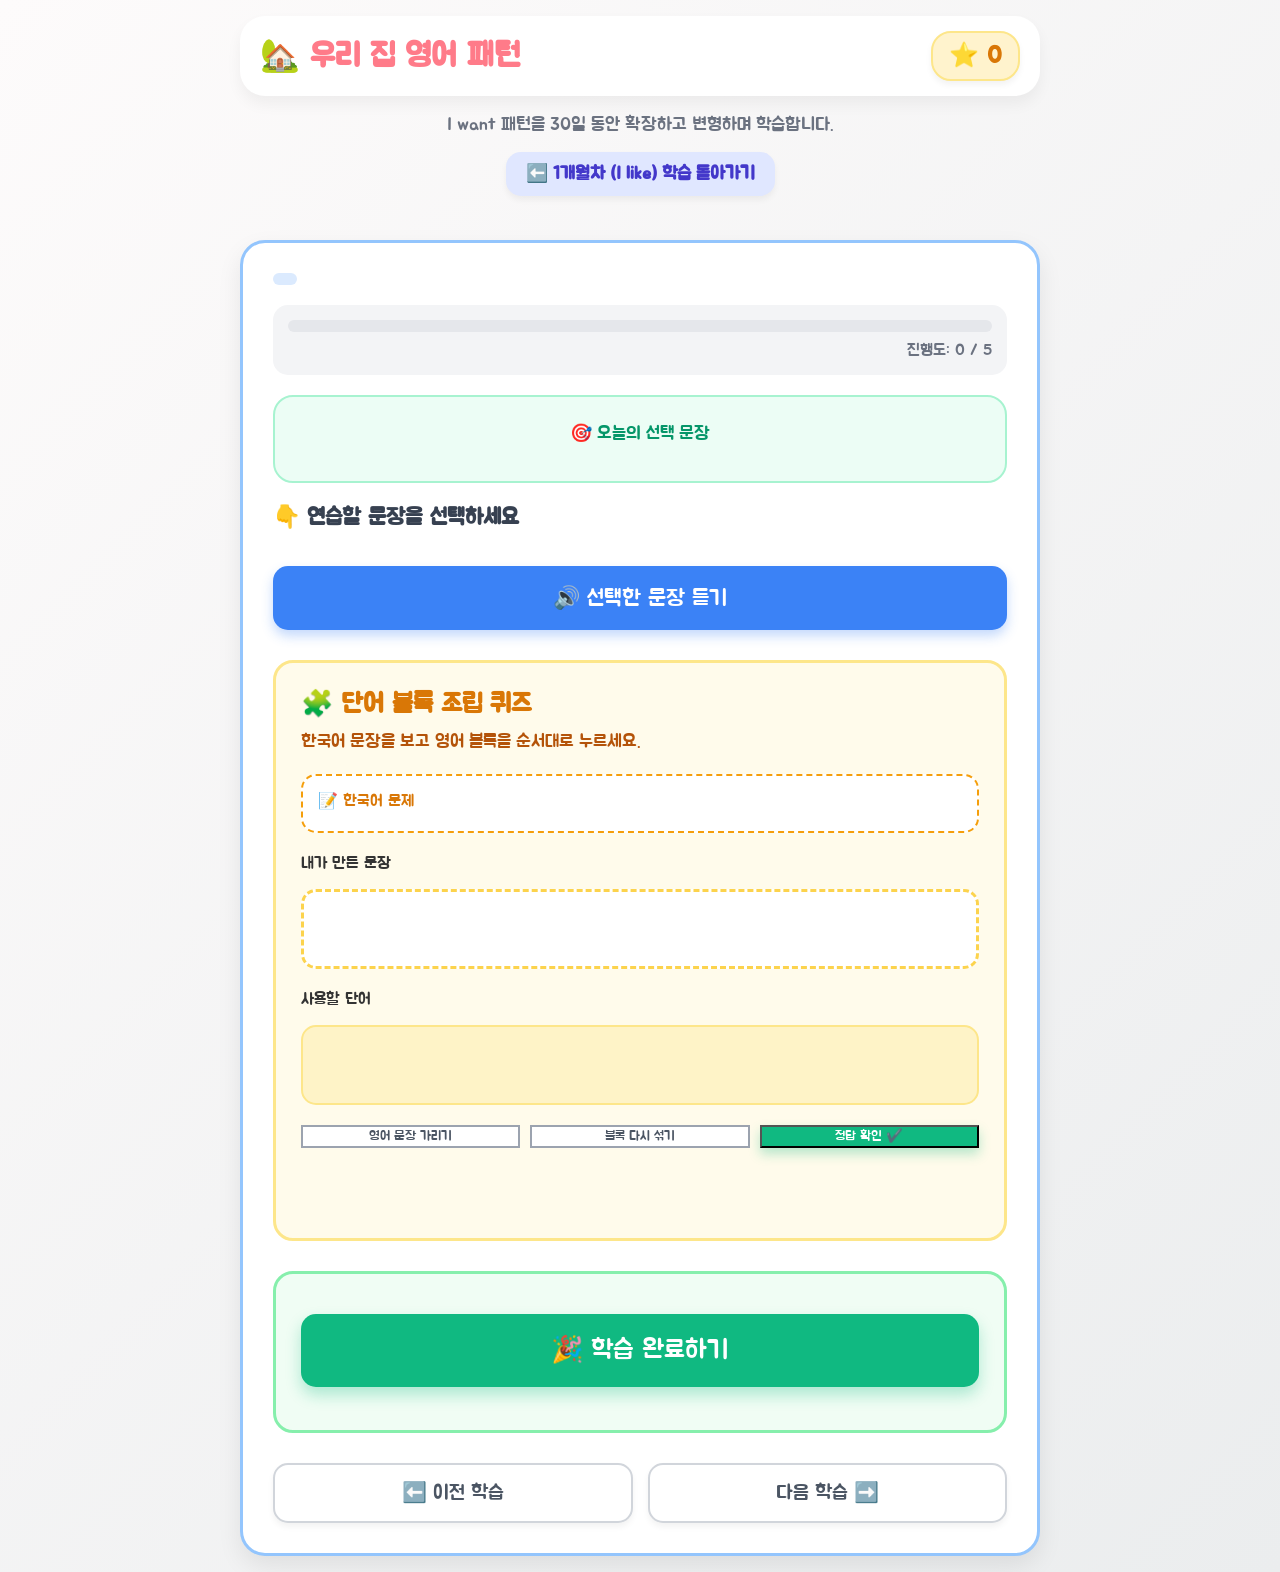
==== commit d0abafe5: "Add files via upload" ====
--- a/month2.html
+++ b/month2.html
@@ -3,112 +3,135 @@
 <head>
   <meta charset="UTF-8">
   <meta name="viewport" content="width=device-width, initial-scale=1.0">
-  <meta name="theme-color" content="#2563eb">
+  <title>우리 집 영어 패턴 - 2개월차</title>
+  <link rel="stylesheet" href="styles.css">
+  <meta name="theme-color" content="#FF9EAA">
   <meta name="apple-mobile-web-app-capable" content="yes">
   <meta name="apple-mobile-web-app-status-bar-style" content="default">
   <meta name="apple-mobile-web-app-title" content="우리 집 영어">
-  <title>우리 집 영어 패턴 - 2개월차</title>
-  <link rel="stylesheet" href="styles.css">
 </head>
 <body>
+  <div id="confetti-container"></div>
+
   <main class="app">
     <header class="app-header">
-      <h1 class="app-title">우리 집 영어 패턴 · 2개월차</h1>
-      <p class="app-description">I want 패턴을 30일 동안 확장하고 변형하며 학습합니다.</p>
-      <a class="course-link" href="index.html">1개월차 I like 학습으로 돌아가기</a>
+      <div class="header-top">
+        <h1 class="app-title">🏡 우리 집 영어 패턴</h1>
+        <div class="scoreboard">
+          <span class="star-icon">⭐</span>
+          <span id="star-count">0</span>
+        </div>
+      </div>
+      <p class="app-description">
+        I want 패턴을 30일 동안 확장하고 변형하며 학습합니다.
+      </p>
+      <div class="nav-links">
+        <a href="index.html" class="nav-btn">⬅️ 1개월차 (I like) 학습 돌아가기</a>
+      </div>
     </header>
 
     <nav id="day-menu" class="day-menu" aria-label="학습 일차 선택"></nav>
 
-    <section id="lesson-view" class="lesson-view lesson-card">
-      <div id="lesson-heading-area">
+    <!-- 전날 복습 카드 영역 -->
+    <section id="review-card" class="review-card" style="display: none;">
+      <div class="review-header">
+        <span class="review-badge">💡 어제의 문장 복습</span>
+        <span id="review-progress-text" class="review-progress-text">1 / 5</span>
+      </div>
+      <div class="review-content">
+        <p id="review-korean" class="review-korean"></p>
+        <div id="review-english-container" class="review-english-container hidden">
+          <p id="review-english" class="review-english"></p>
+        </div>
+      </div>
+      <div class="review-buttons">
+        <button id="toggle-review-english-btn" class="action-btn outline-btn" type="button">영어 정답 보기</button>
+        <button id="next-review-btn" class="action-btn primary-btn" type="button">말했어요! 다음 ➡️</button>
+      </div>
+    </section>
+
+    <!-- 난이도 선택 영역 -->
+    <section id="difficulty-card" class="lesson-card difficulty-card" style="display: none;">
+      <h2 id="diff-title" class="lesson-title">난이도 선택</h2>
+      <p id="diff-desc" class="lesson-guide"></p>
+      <div id="diff-examples" class="diff-examples"></div>
+      <div class="difficulty-buttons">
+        <button id="btn-diff-basic" class="action-btn outline-btn" type="button">기본 난이도</button>
+        <button id="btn-diff-advanced" class="action-btn primary-btn" type="button">심화 난이도 🔥</button>
+      </div>
+    </section>
+
+    <!-- 오늘의 학습 영역 -->
+    <section id="lesson-card" class="lesson-card">
+      <div class="lesson-header">
         <p id="day-label" class="day-label"></p>
-        <h2 id="lesson-title" class="lesson-title"></h2>
-        <p id="lesson-focus" class="lesson-focus"></p>
-        <p id="lesson-guide" class="lesson-guide"></p>
+        <span id="diff-badge" class="diff-badge" style="display:none;">심화 🔥</span>
       </div>
 
-      <section id="review-panel" class="review-panel hidden" aria-live="polite">
-        <h3 class="review-heading">어제의 문장 복습</h3>
-        <p class="review-intro">한국어를 보고 영어로 먼저 말해 보세요. 확인은 말한 뒤에 눌러도 됩니다.</p>
-        <article class="review-card">
-          <div>
-            <p id="review-count" class="review-count"></p>
-            <p id="review-korean" class="review-korean"></p>
-            <p id="review-english" class="review-english"></p>
-          </div>
-          <div class="review-actions">
-            <button id="review-reveal-button" class="review-button" type="button">영어 확인하기</button>
-            <button id="review-next-button" class="review-button primary" type="button">말했어요 · 다음</button>
-          </div>
-        </article>
+      <h2 id="lesson-title" class="lesson-title"></h2>
+      <p id="lesson-focus" class="lesson-focus"></p>
+      <p id="lesson-guide" class="lesson-guide"></p>
+
+      <div class="daily-progress">
+        <div class="progress-bar-bg">
+          <div id="daily-progress-bar" class="progress-bar-fill"></div>
+        </div>
+        <p id="daily-progress-text" class="progress-text">진행도: 0 / 5</p>
+      </div>
+
+      <div class="sentence-box">
+        <p class="sentence-label">🎯 오늘의 선택 문장</p>
+        <p id="main-sentence" class="main-sentence"></p>
+        <p id="main-meaning" class="main-meaning"></p>
+      </div>
+
+      <h3 class="section-title">👇 연습할 문장을 선택하세요</h3>
+      <div id="sentence-choices" class="sentence-choices"></div>
+
+      <button id="listen-button" class="listen-button" type="button">
+        🔊 선택한 문장 듣기
+      </button>
+      <p id="status" class="status" aria-live="polite"></p>
+
+      <section class="quiz-card">
+        <h3 class="quiz-title">🧩 단어 블록 조립 퀴즈</h3>
+        <p class="quiz-guide">한국어 문장을 보고 영어 블록을 순서대로 누르세요.</p>
+
+        <div class="quiz-korean-box">
+          <span class="quiz-korean-label">📝 한국어 문제</span>
+          <p id="quiz-korean-prompt" class="quiz-korean-prompt"></p>
+        </div>
+
+        <p class="quiz-label">내가 만든 문장</p>
+        <div id="answer-zone" class="answer-zone"></div>
+
+        <p class="quiz-label">사용할 단어</p>
+        <div id="word-bank" class="word-bank"></div>
+
+        <div class="quiz-buttons">
+          <button id="toggle-answer-button" class="quiz-action-button outline-btn" type="button">영어 문장 가리기</button>
+          <button id="reset-quiz-button" class="quiz-action-button outline-btn" type="button">블록 다시 섞기</button>
+          <button id="check-answer-button" class="quiz-action-button primary-btn" type="button">정답 확인 ✔️</button>
+        </div>
+        <p id="quiz-feedback" class="quiz-feedback" aria-live="polite"></p>
       </section>
 
-      <div id="lesson-body">
-        <div class="progress-box">
-          <div class="progress-item"><span class="progress-label">문장 듣기</span><span id="listen-progress" class="progress-value">0 / 5</span></div>
-          <div class="progress-item"><span class="progress-label">블록 퀴즈</span><span id="quiz-progress" class="progress-value">0 / 5</span></div>
-        </div>
-
-        <div class="sentence-box">
-          <p id="main-sentence" class="main-sentence"></p>
-          <p id="main-meaning" class="main-meaning"></p>
-        </div>
-
-        <h3 class="section-title">학습할 문장을 선택하세요.</h3>
-        <div id="sentence-choices" class="sentence-choices"></div>
-
-        <button id="listen-button" class="listen-button" type="button">선택한 문장 끝까지 듣기</button>
-        <p id="status" class="status" aria-live="polite"></p>
-
-        <section class="quiz-card">
-          <h3 class="quiz-title">영어 블록 조립 퀴즈</h3>
-          <p class="quiz-guide">한국어를 보고 필요한 블록만 고르세요. 헷갈리는 블록은 남겨 두어도 됩니다.</p>
-          <div class="quiz-korean-box">
-            <span class="quiz-korean-label">한국어 문제</span>
-            <p id="quiz-korean-prompt" class="quiz-korean-prompt"></p>
-          </div>
-          <p class="quiz-label">내가 만든 문장</p>
-          <div id="answer-zone" class="answer-zone"></div>
-          <p class="quiz-label">사용할 블록</p>
-          <div id="word-bank" class="word-bank"></div>
-          <div class="quiz-actions">
-            <button id="toggle-answer-button" class="action-button toggle-button" type="button">영어 문장 가리기</button>
-            <button id="reset-quiz-button" class="action-button reset-button" type="button">블록 다시 섞기</button>
-            <button id="check-answer-button" class="action-button check-button" type="button">정답 확인</button>
-          </div>
-          <p id="quiz-feedback" class="quiz-feedback" aria-live="polite"></p>
-        </section>
-
-        <section class="completion-panel">
-          <button id="complete-lesson-button" class="complete-button" type="button">학습 완료하기</button>
-          <p id="completion-message" class="completion-message" aria-live="polite"></p>
-        </section>
-      </div>
+      <section class="completion-panel">
+        <div id="completion-reqs" class="completion-reqs"></div>
+        <button id="complete-lesson-button" class="complete-lesson-button" type="button">
+          🎉 학습 완료하기
+        </button>
+        <p id="completion-message" class="completion-message" aria-live="polite"></p>
+      </section>
 
       <div class="navigation">
-        <button id="previous-button" class="navigation-button" type="button">이전 학습</button>
-        <button id="next-button" class="navigation-button" type="button">다음 학습</button>
+        <button id="previous-button" class="navigation-button" type="button">⬅️ 이전 학습</button>
+        <button id="next-button" class="navigation-button" type="button">다음 학습 ➡️</button>
       </div>
     </section>
   </main>
 
-  <div id="difficulty-modal" class="modal-backdrop hidden" role="dialog" aria-modal="true" aria-labelledby="difficulty-title">
-    <section class="modal-card">
-      <h2 id="difficulty-title" class="modal-title"></h2>
-      <p id="difficulty-copy" class="modal-copy"></p>
-      <div class="example-grid">
-        <div class="example-card"><span class="example-label">현재 난이도 예시</span><div id="basic-example" class="example-text"></div></div>
-        <div class="example-card"><span class="example-label">심화 난이도 예시</span><div id="advanced-example" class="example-text"></div></div>
-      </div>
-      <p class="modal-copy">심화 난이도에는 현재·과거 시제, 긍정·부정·의문문, when·where 같은 의문사가 함께 나옵니다. 선택한 수준은 다음 구간 동안 비슷하게 유지됩니다.</p>
-      <div class="modal-actions">
-        <button id="difficulty-basic-button" class="modal-button basic" type="button"></button>
-        <button id="difficulty-advanced-button" class="modal-button advanced" type="button"></button>
-      </div>
-    </section>
-  </div>
-
+  <script>const COURSE_ID = "month2";</script>
   <script src="month2-data.js"></script>
   <script src="app.js"></script>
 </body>
--- a/styles.css
+++ b/styles.css
@@ -1,113 +1,349 @@
-
-:root {
-  --blue: #2563eb;
-  --blue-light: #dbeafe;
-  --green: #15803d;
-  --green-light: #f0fdf4;
-  --orange: #ea580c;
-  --orange-light: #fff7ed;
-  --gray-900: #1f2937;
-  --gray-600: #475569;
-  --gray-300: #cbd5e1;
-}
+@import url('https://fonts.googleapis.com/css2?family=Jua&family=Nunito:wght@400;700&display=swap');
+
 * { box-sizing: border-box; }
-body { margin: 0; padding: 20px; background: #f3f7ff; color: var(--gray-900); font-family: Arial, "Apple SD Gothic Neo", sans-serif; }
-button, a { font: inherit; }
-button { cursor: pointer; }
-button:disabled { cursor: not-allowed; }
-.app { width: 100%; max-width: 920px; margin: 0 auto; }
-.app-header { margin-bottom: 18px; }
-.app-title { margin: 0 0 8px; font-size: 34px; }
-.app-description { margin: 0 0 8px; color: #64748b; font-size: 18px; line-height: 1.6; }
-.course-link { color: #1d4ed8; font-weight: 700; }
-.day-menu { display: grid; grid-template-columns: repeat(auto-fit, minmax(88px, 1fr)); gap: 8px; margin-bottom: 18px; }
-.day-button { min-height: 54px; padding: 8px; border: 2px solid #bfdbfe; border-radius: 9px; background: #fff; color: #1e40af; font-weight: 700; }
-.day-state { display: block; margin-top: 4px; font-size: 12px; }
-.day-button.completed { border-color: #22c55e; background: var(--green-light); color: #166534; }
-.day-button.current { border-color: #f59e0b; background: #fffbeb; color: #92400e; }
-.day-button.locked { border-color: var(--gray-300); background: #f1f5f9; color: #94a3b8; }
-.day-button.selected { outline: 3px solid var(--blue); outline-offset: 2px; }
-.lesson-view { scroll-margin-top: 12px; }
-.lesson-card { padding: 28px; border: 2px solid var(--blue-light); border-radius: 16px; background: #fff; }
-.day-label { display: inline-block; margin: 0 0 10px; padding: 6px 10px; border-radius: 6px; background: var(--blue-light); color: #1e40af; font-weight: 700; }
-.lesson-title { margin: 0 0 8px; font-size: 29px; }
-.lesson-focus { margin: 0 0 8px; color: var(--blue); font-size: 20px; font-weight: 700; }
-.lesson-guide { margin: 0 0 20px; color: var(--gray-600); font-size: 17px; line-height: 1.65; }
-.difficulty-badge { display: inline-block; margin-left: 8px; padding: 4px 7px; border-radius: 5px; background: #ede9fe; color: #6d28d9; font-size: 13px; vertical-align: middle; }
-.hidden { display: none !important; }
-.review-panel { padding: 22px; border: 2px solid #a78bfa; border-radius: 14px; background: #faf5ff; }
-.review-heading { margin: 0 0 6px; font-size: 24px; color: #5b21b6; }
-.review-intro { margin: 0 0 14px; color: #6b21a8; line-height: 1.6; }
-.review-card { min-height: 260px; padding: 22px; border: 1px solid #c4b5fd; border-radius: 12px; background: #fff; display: flex; flex-direction: column; justify-content: space-between; }
-.review-count { color: #7c3aed; font-weight: 700; }
-.review-korean { margin: 20px 0; font-size: 28px; font-weight: 800; line-height: 1.45; }
-.review-english { min-height: 34px; color: #1e3a8a; font-size: 22px; font-weight: 700; }
-.review-actions { display: grid; grid-template-columns: 1fr 1fr; gap: 10px; margin-top: 16px; }
-.review-button { min-height: 52px; border: 2px solid #7c3aed; border-radius: 9px; background: #fff; color: #5b21b6; font-weight: 700; }
-.review-button.primary { background: #7c3aed; color: #fff; }
-.progress-box { display: grid; grid-template-columns: 1fr 1fr; gap: 10px; margin: 18px 0; }
-.progress-item { padding: 12px; border: 1px solid var(--gray-300); border-radius: 8px; background: #f8fafc; }
-.progress-label { display: block; color: #64748b; font-size: 13px; }
-.progress-value { display: block; margin-top: 3px; font-size: 20px; font-weight: 800; }
-.sentence-box { padding: 22px 18px; border: 2px solid #bbf7d0; border-radius: 12px; background: var(--green-light); text-align: center; }
-.main-sentence { margin: 0 0 8px; color: #14532d; font-size: 36px; line-height: 1.35; }
-.main-meaning { margin: 0; color: #3f6212; font-size: 20px; }
-.lesson-card.answer-hidden .main-sentence, .lesson-card.answer-hidden .choice-english { visibility: hidden; }
-.section-title { margin: 24px 0 10px; font-size: 20px; }
-.sentence-choices { display: grid; gap: 9px; }
-.sentence-button { width: 100%; min-height: 72px; padding: 12px 15px; border: 2px solid var(--gray-300); border-radius: 10px; background: #fff; text-align: left; }
-.sentence-button.selected { border-color: var(--blue); background: #eff6ff; }
-.choice-english { display: block; color: #1e3a8a; font-size: 19px; font-weight: 700; }
-.choice-korean { display: block; margin-top: 4px; color: #64748b; }
-.choice-state { display: block; margin-top: 6px; color: #64748b; font-size: 13px; font-weight: 700; }
-.choice-state.done { color: var(--green); }
-.listen-button { width: 100%; min-height: 58px; margin-top: 16px; border: 2px solid #16a34a; border-radius: 10px; background: #16a34a; color: #fff; font-size: 19px; font-weight: 800; }
-.status { min-height: 26px; margin: 10px 0 0; color: #166534; font-weight: 700; text-align: center; }
-.quiz-card { margin-top: 22px; padding: 20px; border: 2px solid #fed7aa; border-radius: 12px; background: #fffaf5; }
-.quiz-title { margin: 0 0 6px; color: #9a3412; font-size: 23px; }
-.quiz-guide { margin: 0 0 14px; color: #7c2d12; line-height: 1.6; }
-.quiz-korean-box { padding: 15px; border: 2px solid #f59e0b; border-radius: 9px; background: #fff; }
-.quiz-korean-label { display: block; color: #92400e; font-size: 13px; font-weight: 700; }
-.quiz-korean-prompt { margin: 6px 0 0; color: #78350f; font-size: 21px; font-weight: 800; line-height: 1.5; }
-.quiz-label { margin: 16px 0 7px; color: var(--gray-600); font-weight: 700; }
-.answer-zone, .word-bank { display: flex; flex-wrap: wrap; gap: 8px; min-height: 66px; padding: 11px; border-radius: 9px; }
-.answer-zone { border: 2px dashed #fb923c; background: #fff; }
-.word-bank { border: 1px solid #fdba74; background: var(--orange-light); }
-.answer-placeholder { margin: auto 0; color: #94a3b8; }
-.word-block { min-height: 43px; padding: 8px 12px; border: 2px solid #93c5fd; border-radius: 8px; background: #fff; color: #1e3a8a; font-size: 17px; font-weight: 700; }
-.word-block.answer-block { border-color: #fb923c; background: #ffedd5; color: #9a3412; }
-.quiz-actions { display: grid; grid-template-columns: 1fr 1fr 1fr; gap: 9px; margin-top: 14px; }
-.action-button { min-height: 50px; border-radius: 9px; font-weight: 800; }
-.toggle-button { border: 2px solid var(--blue); background: #fff; color: #1e40af; }
-.reset-button { border: 2px solid #94a3b8; background: #fff; color: var(--gray-600); }
-.check-button { border: 2px solid var(--orange); background: var(--orange); color: #fff; }
-.quiz-feedback { min-height: 26px; margin: 11px 0 0; font-weight: 800; text-align: center; }
-.quiz-feedback.correct { color: var(--green); }
-.quiz-feedback.incorrect { color: #dc2626; }
-.completion-panel { margin-top: 22px; padding: 18px; border: 2px solid #bbf7d0; border-radius: 12px; background: var(--green-light); }
-.complete-button { width: 100%; min-height: 58px; border: 2px solid #16a34a; border-radius: 10px; background: #16a34a; color: #fff; font-size: 19px; font-weight: 800; }
-.complete-button:disabled { border-color: #86efac; background: #dcfce7; color: #166534; }
-.completion-message { margin: 10px 0 0; color: #166534; line-height: 1.55; text-align: center; font-weight: 700; white-space: pre-line; }
-.navigation { display: grid; grid-template-columns: 1fr 1fr; gap: 10px; margin-top: 20px; }
-.navigation-button { min-height: 54px; border: 2px solid #94a3b8; border-radius: 9px; background: #fff; color: #334155; font-weight: 800; }
-.navigation-button:disabled { opacity: .4; }
-.modal-backdrop { position: fixed; inset: 0; z-index: 50; display: grid; place-items: center; padding: 18px; background: rgba(15,23,42,.6); }
-.modal-card { width: min(650px, 100%); max-height: 90vh; overflow: auto; padding: 24px; border-radius: 14px; background: #fff; }
-.modal-title { margin: 0 0 10px; font-size: 26px; }
-.modal-copy { color: var(--gray-600); line-height: 1.65; }
-.example-grid { display: grid; grid-template-columns: 1fr 1fr; gap: 10px; margin: 16px 0; }
-.example-card { padding: 14px; border: 1px solid var(--gray-300); border-radius: 8px; background: #f8fafc; }
-.example-label { display: block; margin-bottom: 6px; color: #64748b; font-size: 13px; font-weight: 700; }
-.example-text { font-weight: 800; line-height: 1.45; }
-.modal-actions { display: grid; grid-template-columns: 1fr 1fr; gap: 10px; }
-.modal-button { min-height: 56px; border-radius: 9px; font-weight: 800; }
-.modal-button.basic { border: 2px solid #64748b; background: #fff; color: #334155; }
-.modal-button.advanced { border: 2px solid #7c3aed; background: #7c3aed; color: #fff; }
-@media (max-width: 650px) {
-  body { padding: 10px; }
-  .app-title { font-size: 28px; }
-  .lesson-card { padding: 17px; }
-  .main-sentence { font-size: 28px; }
-  .review-korean { font-size: 24px; }
-  .quiz-actions, .navigation, .review-actions, .modal-actions, .example-grid { grid-template-columns: 1fr; }
-}
+
+body {
+  margin: 0;
+  padding: 16px;
+  background: linear-gradient(135deg, #fdfbfb 0%, #ebedee 100%);
+  color: #333;
+  font-family: 'Jua', 'Nunito', 'Apple SD Gothic Neo', sans-serif;
+  min-height: 100vh;
+}
+
+button {
+  font-family: inherit;
+  transition: transform 0.1s ease, box-shadow 0.1s ease;
+}
+
+button:active {
+  transform: scale(0.96);
+}
+
+.app {
+  width: 100%;
+  max-width: 800px;
+  margin: 0 auto;
+}
+
+/* Header & Scoreboard */
+.app-header {
+  margin-bottom: 20px;
+  text-align: center;
+}
+.header-top {
+  display: flex;
+  justify-content: space-between;
+  align-items: center;
+  background: white;
+  padding: 15px 20px;
+  border-radius: 25px;
+  box-shadow: 0 8px 15px rgba(0,0,0,0.05);
+  margin-bottom: 15px;
+}
+.app-title {
+  margin: 0;
+  font-size: 32px;
+  color: #FF7B89;
+}
+.scoreboard {
+  background: #FFF3CD;
+  padding: 8px 16px;
+  border-radius: 20px;
+  font-size: 24px;
+  font-weight: bold;
+  color: #D97706;
+  border: 2px solid #FDE68A;
+  box-shadow: 0 4px 6px rgba(0,0,0,0.05);
+  display: flex;
+  align-items: center;
+  gap: 8px;
+}
+.star-icon {
+  animation: bounce 2s infinite;
+}
+
+.app-description {
+  color: #6B7280;
+  font-size: 18px;
+  margin-bottom: 15px;
+}
+.nav-links a.nav-btn {
+  display: inline-block;
+  background: #E0E7FF;
+  color: #4338CA;
+  text-decoration: none;
+  padding: 10px 20px;
+  border-radius: 15px;
+  font-size: 18px;
+  font-weight: bold;
+  box-shadow: 0 4px 6px rgba(0,0,0,0.05);
+}
+
+/* Day Menu */
+.day-menu {
+  display: grid;
+  grid-template-columns: repeat(auto-fit, minmax(80px, 1fr));
+  gap: 8px;
+  margin-bottom: 24px;
+}
+.day-button {
+  min-height: 54px;
+  padding: 8px;
+  border: 2px solid #E5E7EB;
+  border-radius: 15px;
+  background-color: white;
+  color: #6B7280;
+  font-size: 16px;
+  cursor: pointer;
+  box-shadow: 0 4px 6px rgba(0,0,0,0.02);
+}
+.day-button.completed {
+  border-color: #34D399;
+  background-color: #ECFDF5;
+  color: #059669;
+}
+.day-button.current {
+  border-color: #FBBF24;
+  background-color: #FEF3C7;
+  color: #B45309;
+  animation: pulse 2s infinite;
+}
+.day-button.locked {
+  background-color: #F3F4F6;
+  color: #9CA3AF;
+  cursor: not-allowed;
+  opacity: 0.7;
+}
+.day-button.selected {
+  outline: 4px solid #818CF8;
+  outline-offset: 2px;
+}
+.day-state {
+  display: block;
+  font-size: 13px;
+  margin-top: 4px;
+}
+
+/* Review Card & Difficulty Card */
+.review-card, .difficulty-card {
+  background: white;
+  padding: 30px;
+  border-radius: 25px;
+  box-shadow: 0 10px 25px rgba(0,0,0,0.08);
+  margin-bottom: 24px;
+  border: 3px solid #818CF8;
+}
+.review-header {
+  display: flex;
+  justify-content: space-between;
+  margin-bottom: 20px;
+}
+.review-badge {
+  background: #818CF8;
+  color: white;
+  padding: 6px 12px;
+  border-radius: 12px;
+  font-size: 16px;
+}
+.review-progress-text {
+  font-size: 18px;
+  color: #4F46E5;
+}
+.review-korean { font-size: 26px; color: #1F2937; text-align: center; margin: 20px 0; }
+.review-english { font-size: 32px; color: #059669; text-align: center; margin: 20px 0; font-family: 'Nunito', sans-serif; font-weight: bold;}
+.hidden { display: none; }
+.review-buttons, .difficulty-buttons {
+  display: grid;
+  grid-template-columns: 1fr 1fr;
+  gap: 15px;
+  margin-top: 20px;
+}
+
+/* Main Lesson Card */
+.lesson-card {
+  background: white;
+  padding: 30px;
+  border-radius: 25px;
+  box-shadow: 0 10px 25px rgba(0,0,0,0.08);
+  border: 3px solid #93C5FD;
+}
+.lesson-header {
+  display: flex;
+  justify-content: space-between;
+  align-items: center;
+  margin-bottom: 15px;
+}
+.day-label {
+  display: inline-block;
+  padding: 6px 12px;
+  border-radius: 12px;
+  background-color: #DBEAFE;
+  color: #1E40AF;
+  font-size: 18px;
+  margin: 0;
+}
+.diff-badge {
+  background: #FEE2E2;
+  color: #DC2626;
+  padding: 6px 12px;
+  border-radius: 12px;
+  font-size: 16px;
+}
+.lesson-title { font-size: 32px; margin: 0 0 10px; color: #1E3A8A; }
+.lesson-focus { font-size: 22px; color: #2563EB; margin: 0 0 10px; font-family: 'Nunito', sans-serif;}
+.lesson-guide { font-size: 18px; color: #4B5563; margin: 0 0 20px; }
+
+/* Progress Bar */
+.daily-progress {
+  background: #F3F4F6;
+  padding: 15px;
+  border-radius: 15px;
+  margin-bottom: 20px;
+}
+.progress-bar-bg {
+  width: 100%;
+  height: 12px;
+  background: #E5E7EB;
+  border-radius: 6px;
+  overflow: hidden;
+  margin-bottom: 8px;
+}
+.progress-bar-fill {
+  height: 100%;
+  background: linear-gradient(90deg, #34D399, #10B981);
+  width: 0%;
+  transition: width 0.5s ease;
+}
+.progress-text {
+  margin: 0;
+  text-align: right;
+  font-size: 16px;
+  color: #6B7280;
+}
+
+/* Sentence Box */
+.sentence-box {
+  padding: 25px 20px;
+  border-radius: 20px;
+  background-color: #ECFDF5;
+  border: 2px solid #A7F3D0;
+  text-align: center;
+  margin-bottom: 20px;
+}
+.sentence-label { margin: 0 0 10px; color: #059669; font-size: 18px; }
+.main-sentence { margin: 0 0 10px; color: #065F46; font-size: 42px; font-family: 'Nunito', sans-serif; font-weight: 700; }
+.main-meaning { margin: 0; color: #047857; font-size: 22px; }
+
+/* Sentence Choices */
+.section-title { font-size: 22px; margin: 0 0 15px; color: #374151; }
+.sentence-choices { display: grid; gap: 12px; margin-bottom: 20px; }
+.sentence-button {
+  padding: 16px;
+  border: 2px solid #E5E7EB;
+  border-radius: 15px;
+  background: white;
+  text-align: left;
+  cursor: pointer;
+  box-shadow: 0 4px 6px rgba(0,0,0,0.02);
+  display: flex;
+  flex-direction: column;
+  gap: 4px;
+}
+.sentence-button:hover { border-color: #93C5FD; background: #EFF6FF; }
+.sentence-button.selected { border-color: #3B82F6; background: #DBEAFE; }
+.sentence-button.completed-choice { border-color: #34D399; background: #F0FDF4; }
+.choice-english { font-size: 22px; color: #1E3A8A; font-family: 'Nunito', sans-serif; font-weight: bold;}
+.choice-korean { font-size: 18px; color: #6B7280; }
+.choice-status { font-size: 14px; margin-top: 4px; display: inline-block; padding: 4px 8px; border-radius: 8px; background: white;}
+
+/* Listen Button */
+.listen-button {
+  width: 100%;
+  padding: 18px;
+  border-radius: 15px;
+  background: #3B82F6;
+  color: white;
+  font-size: 22px;
+  border: none;
+  cursor: pointer;
+  box-shadow: 0 6px 12px rgba(59, 130, 246, 0.3);
+}
+.listen-button:hover { background: #2563EB; }
+.status { text-align: center; margin-top: 10px; font-size: 18px; color: #059669; }
+
+/* Quiz Area */
+.quiz-card {
+  margin-top: 30px;
+  padding: 25px;
+  border-radius: 20px;
+  background-color: #FFFBEB;
+  border: 3px solid #FDE68A;
+}
+.quiz-title { margin: 0 0 10px; color: #D97706; font-size: 26px; }
+.quiz-guide { margin: 0 0 20px; color: #B45309; font-size: 18px; }
+.quiz-korean-box { background: white; padding: 15px; border-radius: 15px; border: 2px dashed #F59E0B; margin-bottom: 20px;}
+.quiz-korean-label { color: #D97706; font-size: 16px; display: block; margin-bottom: 5px;}
+.quiz-korean-prompt { margin: 0; font-size: 24px; color: #92400E; }
+.answer-zone { min-height: 80px; padding: 15px; background: white; border: 3px dashed #FCD34D; border-radius: 15px; display: flex; flex-wrap: wrap; gap: 10px; margin-bottom: 20px;}
+.word-bank { min-height: 80px; padding: 15px; background: #FEF3C7; border: 2px solid #FDE68A; border-radius: 15px; display: flex; flex-wrap: wrap; gap: 10px; }
+.word-block {
+  padding: 10px 18px;
+  border-radius: 12px;
+  background: white;
+  border: 2px solid #93C5FD;
+  color: #1E3A8A;
+  font-size: 22px;
+  cursor: pointer;
+  box-shadow: 0 4px 6px rgba(0,0,0,0.05);
+  font-family: 'Nunito', sans-serif;
+  font-weight: bold;
+}
+.word-block:hover { background: #EFF6FF; transform: translateY(-2px); }
+.word-block.answer-block { border-color: #F59E0B; background: #FFFBEB; color: #B45309; }
+
+.quiz-buttons { display: grid; grid-template-columns: 1fr 1fr 1fr; gap: 10px; margin-top: 20px; }
+.action-btn { padding: 15px; border-radius: 12px; font-size: 18px; cursor: pointer; border: none; font-weight: bold;}
+.outline-btn { background: white; border: 2px solid #9CA3AF; color: #4B5563; }
+.outline-btn:hover { background: #F3F4F6; }
+.primary-btn { background: #10B981; color: white; box-shadow: 0 6px 12px rgba(16, 185, 129, 0.3); }
+.primary-btn:hover { background: #059669; }
+
+.quiz-feedback { text-align: center; margin-top: 15px; font-size: 20px; min-height: 30px; }
+.quiz-feedback.correct { color: #059669; animation: popIn 0.5s; }
+.quiz-feedback.incorrect { color: #DC2626; animation: shake 0.5s; }
+
+/* Completion Panel */
+.completion-panel { margin-top: 30px; padding: 25px; background: #F0FDF4; border: 3px solid #86EFAC; border-radius: 20px; text-align: center;}
+.completion-reqs { margin-bottom: 15px; color: #047857; font-size: 18px; }
+.complete-lesson-button { width: 100%; padding: 20px; background: #10B981; color: white; border: none; border-radius: 15px; font-size: 26px; box-shadow: 0 8px 15px rgba(16, 185, 129, 0.3); cursor: pointer;}
+.complete-lesson-button:disabled { background: #A7F3D0; box-shadow: none; cursor: not-allowed; }
+.completion-message { margin-top: 15px; color: #065F46; font-size: 18px; }
+
+/* Navigation */
+.navigation { display: grid; grid-template-columns: 1fr 1fr; gap: 15px; margin-top: 30px; }
+.navigation-button { padding: 15px; border-radius: 15px; background: white; border: 2px solid #D1D5DB; color: #4B5563; font-size: 20px; cursor: pointer; box-shadow: 0 4px 6px rgba(0,0,0,0.05);}
+.navigation-button:hover:not(:disabled) { border-color: #6B7280; }
+.navigation-button:disabled { opacity: 0.5; cursor: not-allowed; }
+
+/* Hidden state for Answer */
+.lesson-card.answer-hidden .main-sentence,
+.lesson-card.answer-hidden .choice-english { visibility: hidden; }
+
+/* Animations */
+@keyframes bounce { 0%, 100% { transform: translateY(0); } 50% { transform: translateY(-5px); } }
+@keyframes pulse { 0% { box-shadow: 0 0 0 0 rgba(251, 191, 36, 0.4); } 70% { box-shadow: 0 0 0 10px rgba(251, 191, 36, 0); } 100% { box-shadow: 0 0 0 0 rgba(251, 191, 36, 0); } }
+@keyframes popIn { 0% { transform: scale(0.8); opacity: 0; } 100% { transform: scale(1); opacity: 1; } }
+@keyframes shake { 0%, 100% { transform: translateX(0); } 25% { transform: translateX(-5px); } 75% { transform: translateX(5px); } }
+
+/* Confetti Container */
+#confetti-container { position: fixed; top: 0; left: 0; width: 100%; height: 100%; pointer-events: none; z-index: 9999; overflow: hidden;}
+.confetti-piece { position: absolute; width: 10px; height: 20px; background: #f00; animation: fall 3s linear forwards; }
+@keyframes fall { to { transform: translateY(100vh) rotate(720deg); } }
+
+/* Responsive */
+@media (max-width: 600px) {
+  .header-top { flex-direction: column; gap: 10px; }
+  .quiz-buttons { grid-template-columns: 1fr; }
+  .navigation { grid-template-columns: 1fr; }
+}
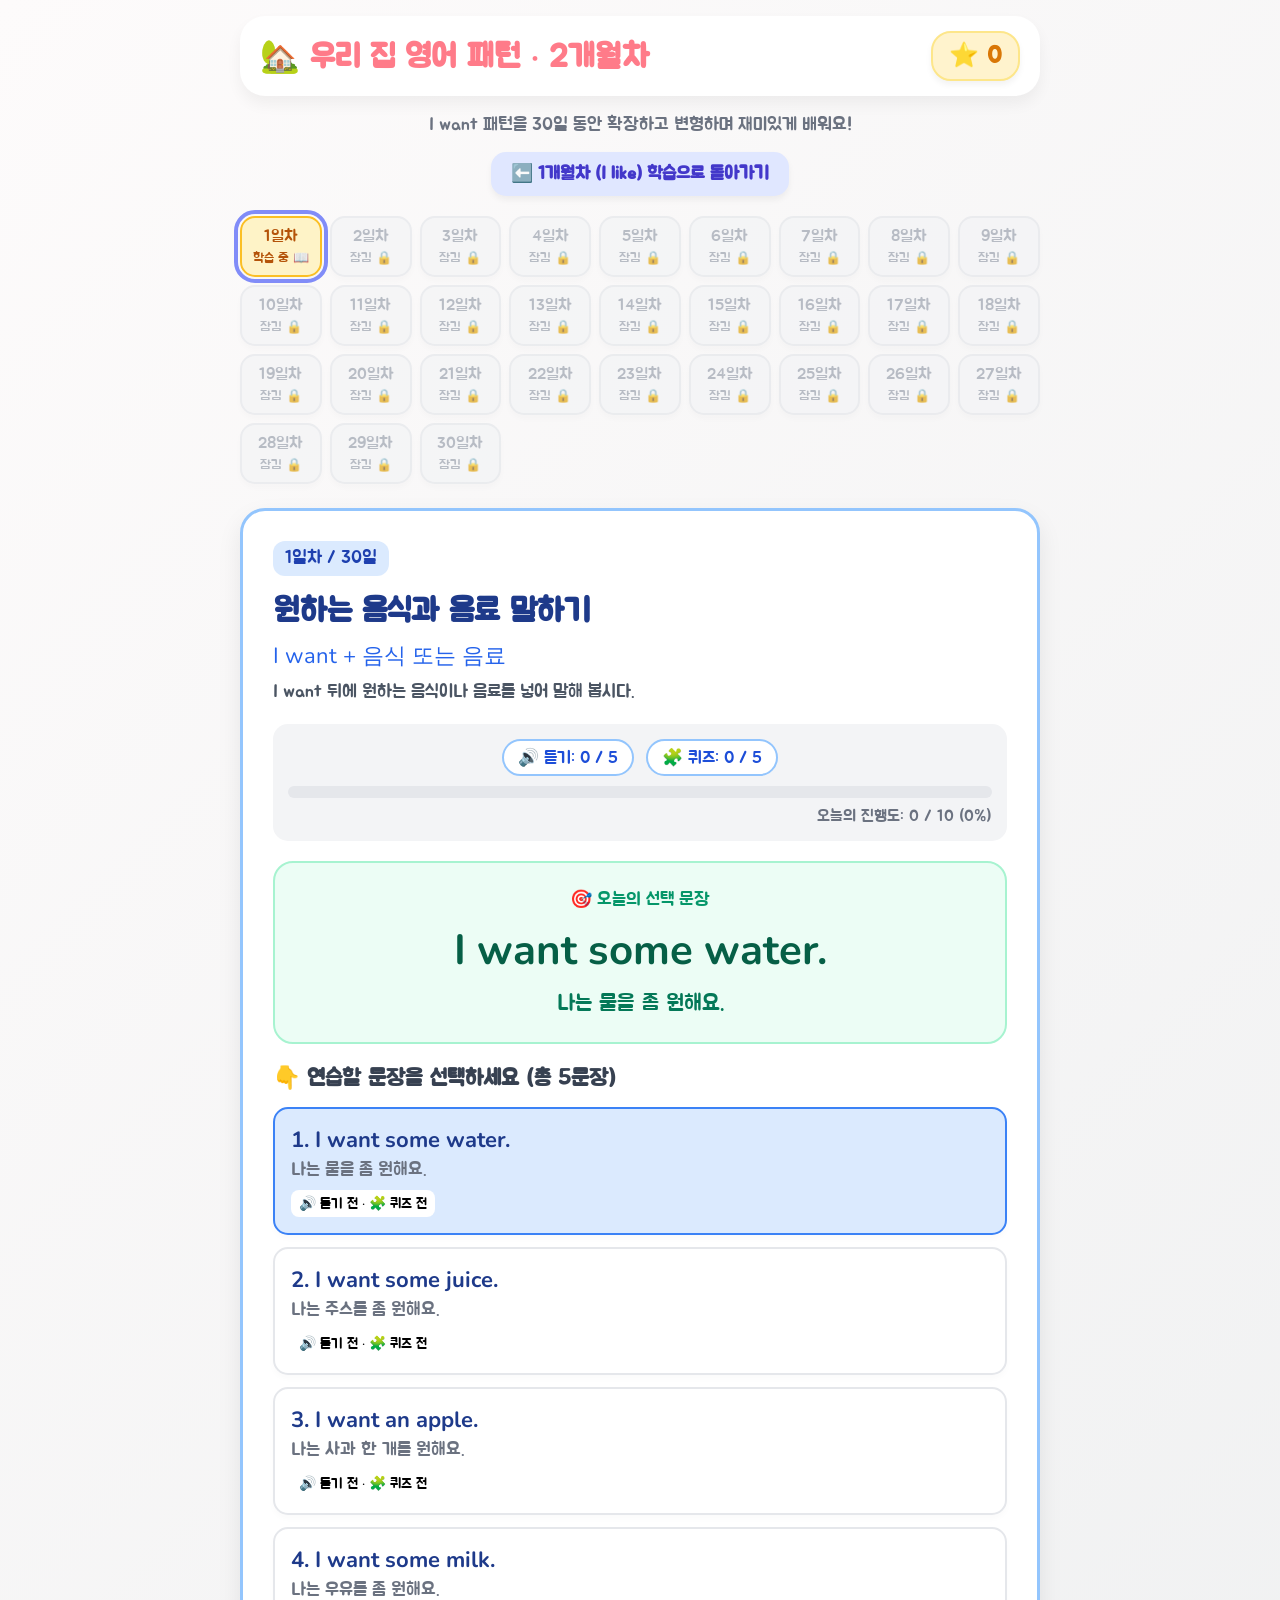
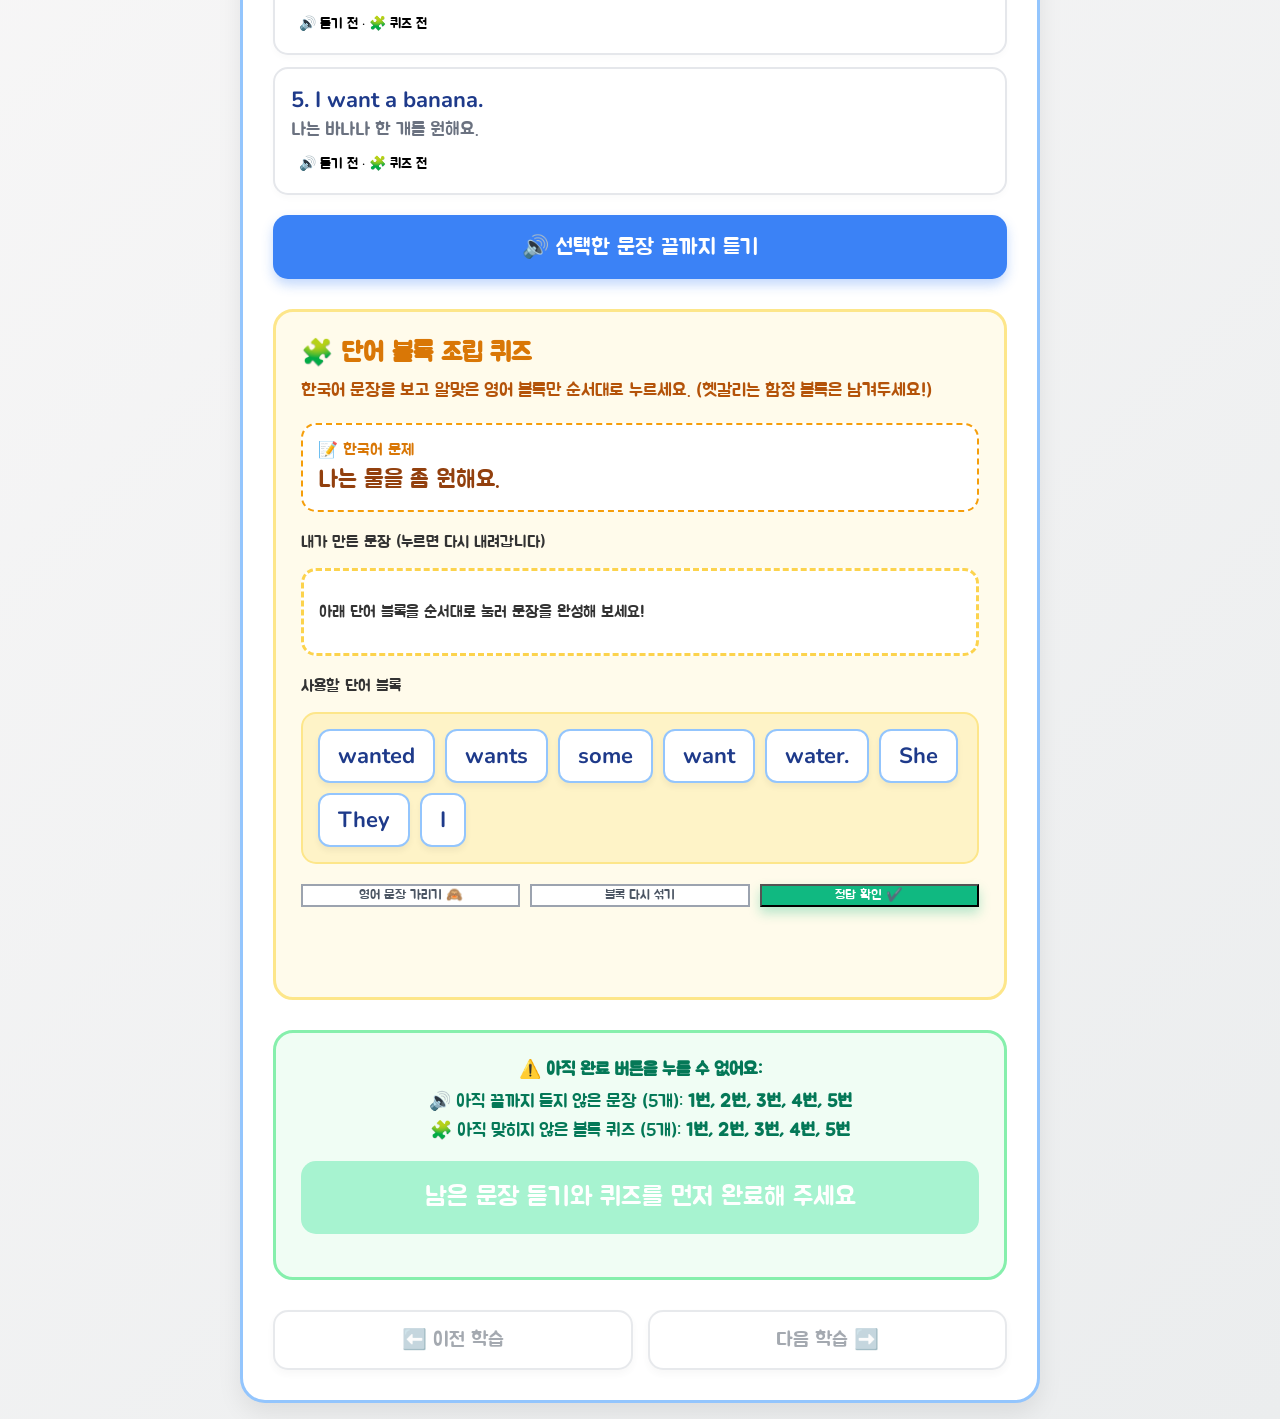
==== commit 84e1c578: "Add files via upload" ====
--- a/month2.html
+++ b/month2.html
@@ -11,33 +11,34 @@
   <meta name="apple-mobile-web-app-title" content="우리 집 영어">
 </head>
 <body>
-  <div id="confetti-container"></div>
+  <div id="confetti-container" aria-hidden="true"></div>
 
   <main class="app">
     <header class="app-header">
       <div class="header-top">
-        <h1 class="app-title">🏡 우리 집 영어 패턴</h1>
-        <div class="scoreboard">
+        <h1 class="app-title">🏡 우리 집 영어 패턴 · 2개월차</h1>
+        <div class="scoreboard" aria-label="획득한 별 포인트">
           <span class="star-icon">⭐</span>
           <span id="star-count">0</span>
         </div>
       </div>
       <p class="app-description">
-        I want 패턴을 30일 동안 확장하고 변형하며 학습합니다.
+        I want 패턴을 30일 동안 확장하고 변형하며 재미있게 배워요!
       </p>
       <div class="nav-links">
-        <a href="index.html" class="nav-btn">⬅️ 1개월차 (I like) 학습 돌아가기</a>
+        <a href="index.html" class="nav-btn">⬅️ 1개월차 (I like) 학습으로 돌아가기</a>
       </div>
     </header>
 
     <nav id="day-menu" class="day-menu" aria-label="학습 일차 선택"></nav>
 
     <!-- 전날 복습 카드 영역 -->
-    <section id="review-card" class="review-card" style="display: none;">
+    <section id="review-card" class="review-card" style="display: none;" aria-live="polite">
       <div class="review-header">
         <span class="review-badge">💡 어제의 문장 복습</span>
-        <span id="review-progress-text" class="review-progress-text">1 / 5</span>
+        <span id="review-progress-text" class="review-progress-text">복습 1 / 5</span>
       </div>
+      <p class="review-guide">한국어 뜻을 보고 영어로 먼저 말해 보세요! 다 말했으면 다음 카드로 넘어가요.</p>
       <div class="review-content">
         <p id="review-korean" class="review-korean"></p>
         <div id="review-english-container" class="review-english-container hidden">
@@ -45,19 +46,19 @@
         </div>
       </div>
       <div class="review-buttons">
-        <button id="toggle-review-english-btn" class="action-btn outline-btn" type="button">영어 정답 보기</button>
+        <button id="toggle-review-english-btn" class="action-btn outline-btn" type="button">영어 확인하기 👀</button>
         <button id="next-review-btn" class="action-btn primary-btn" type="button">말했어요! 다음 ➡️</button>
       </div>
     </section>
 
     <!-- 난이도 선택 영역 -->
-    <section id="difficulty-card" class="lesson-card difficulty-card" style="display: none;">
+    <section id="difficulty-card" class="lesson-card difficulty-card" style="display: none;" aria-live="polite">
       <h2 id="diff-title" class="lesson-title">난이도 선택</h2>
       <p id="diff-desc" class="lesson-guide"></p>
       <div id="diff-examples" class="diff-examples"></div>
       <div class="difficulty-buttons">
-        <button id="btn-diff-basic" class="action-btn outline-btn" type="button">기본 난이도</button>
-        <button id="btn-diff-advanced" class="action-btn primary-btn" type="button">심화 난이도 🔥</button>
+        <button id="btn-diff-basic" class="action-btn outline-btn" type="button">아니요, 현재 난이도 유지</button>
+        <button id="btn-diff-advanced" class="action-btn primary-btn" type="button">네, 심화 난이도로 학습 🔥</button>
       </div>
     </section>
 
@@ -65,7 +66,7 @@
     <section id="lesson-card" class="lesson-card">
       <div class="lesson-header">
         <p id="day-label" class="day-label"></p>
-        <span id="diff-badge" class="diff-badge" style="display:none;">심화 🔥</span>
+        <span id="diff-badge" class="diff-badge" style="display: none;">심화 🔥</span>
       </div>
 
       <h2 id="lesson-title" class="lesson-title"></h2>
@@ -73,10 +74,14 @@
       <p id="lesson-guide" class="lesson-guide"></p>
 
       <div class="daily-progress">
+        <div class="progress-stats">
+          <span id="listen-progress" class="stat-pill">🔊 듣기: 0 / 5</span>
+          <span id="quiz-progress" class="stat-pill">🧩 퀴즈: 0 / 5</span>
+        </div>
         <div class="progress-bar-bg">
           <div id="daily-progress-bar" class="progress-bar-fill"></div>
         </div>
-        <p id="daily-progress-text" class="progress-text">진행도: 0 / 5</p>
+        <p id="daily-progress-text" class="progress-text">오늘의 진행도: 0 / 10</p>
       </div>
 
       <div class="sentence-box">
@@ -85,27 +90,27 @@
         <p id="main-meaning" class="main-meaning"></p>
       </div>
 
-      <h3 class="section-title">👇 연습할 문장을 선택하세요</h3>
+      <h3 class="section-title">👇 연습할 문장을 선택하세요 (총 5문장)</h3>
       <div id="sentence-choices" class="sentence-choices"></div>
 
       <button id="listen-button" class="listen-button" type="button">
-        🔊 선택한 문장 듣기
+        🔊 선택한 문장 끝까지 듣기
       </button>
       <p id="status" class="status" aria-live="polite"></p>
 
       <section class="quiz-card">
         <h3 class="quiz-title">🧩 단어 블록 조립 퀴즈</h3>
-        <p class="quiz-guide">한국어 문장을 보고 영어 블록을 순서대로 누르세요.</p>
+        <p class="quiz-guide">한국어 문장을 보고 알맞은 영어 블록만 순서대로 누르세요. (헷갈리는 함정 블록은 남겨두세요!)</p>
 
         <div class="quiz-korean-box">
           <span class="quiz-korean-label">📝 한국어 문제</span>
           <p id="quiz-korean-prompt" class="quiz-korean-prompt"></p>
         </div>
 
-        <p class="quiz-label">내가 만든 문장</p>
+        <p class="quiz-label">내가 만든 문장 (누르면 다시 내려갑니다)</p>
         <div id="answer-zone" class="answer-zone"></div>
 
-        <p class="quiz-label">사용할 단어</p>
+        <p class="quiz-label">사용할 단어 블록</p>
         <div id="word-bank" class="word-bank"></div>
 
         <div class="quiz-buttons">
@@ -119,7 +124,7 @@
       <section class="completion-panel">
         <div id="completion-reqs" class="completion-reqs"></div>
         <button id="complete-lesson-button" class="complete-lesson-button" type="button">
-          🎉 학습 완료하기
+          🎉 오늘 학습 완료하기
         </button>
         <p id="completion-message" class="completion-message" aria-live="polite"></p>
       </section>
--- a/styles.css
+++ b/styles.css
@@ -347,3 +347,38 @@
   .quiz-buttons { grid-template-columns: 1fr; }
   .navigation { grid-template-columns: 1fr; }
 }
+
+
+.review-guide {
+  color: #6B7280;
+  font-size: 18px;
+  margin: 0 0 15px;
+}
+.progress-stats {
+  display: flex;
+  justify-content: center;
+  gap: 12px;
+  margin-bottom: 10px;
+  flex-wrap: wrap;
+}
+.stat-pill {
+  background: white;
+  border: 2px solid #93C5FD;
+  color: #1D4ED8;
+  padding: 6px 14px;
+  border-radius: 999px;
+  font-size: 17px;
+}
+.diff-examples {
+  background: #FFFBEB;
+  border: 2px dashed #F59E0B;
+  border-radius: 16px;
+  padding: 16px;
+  margin: 16px 0;
+  font-size: 19px;
+  line-height: 1.6;
+  color: #78350F;
+}
+.diff-examples strong {
+  color: #B45309;
+}
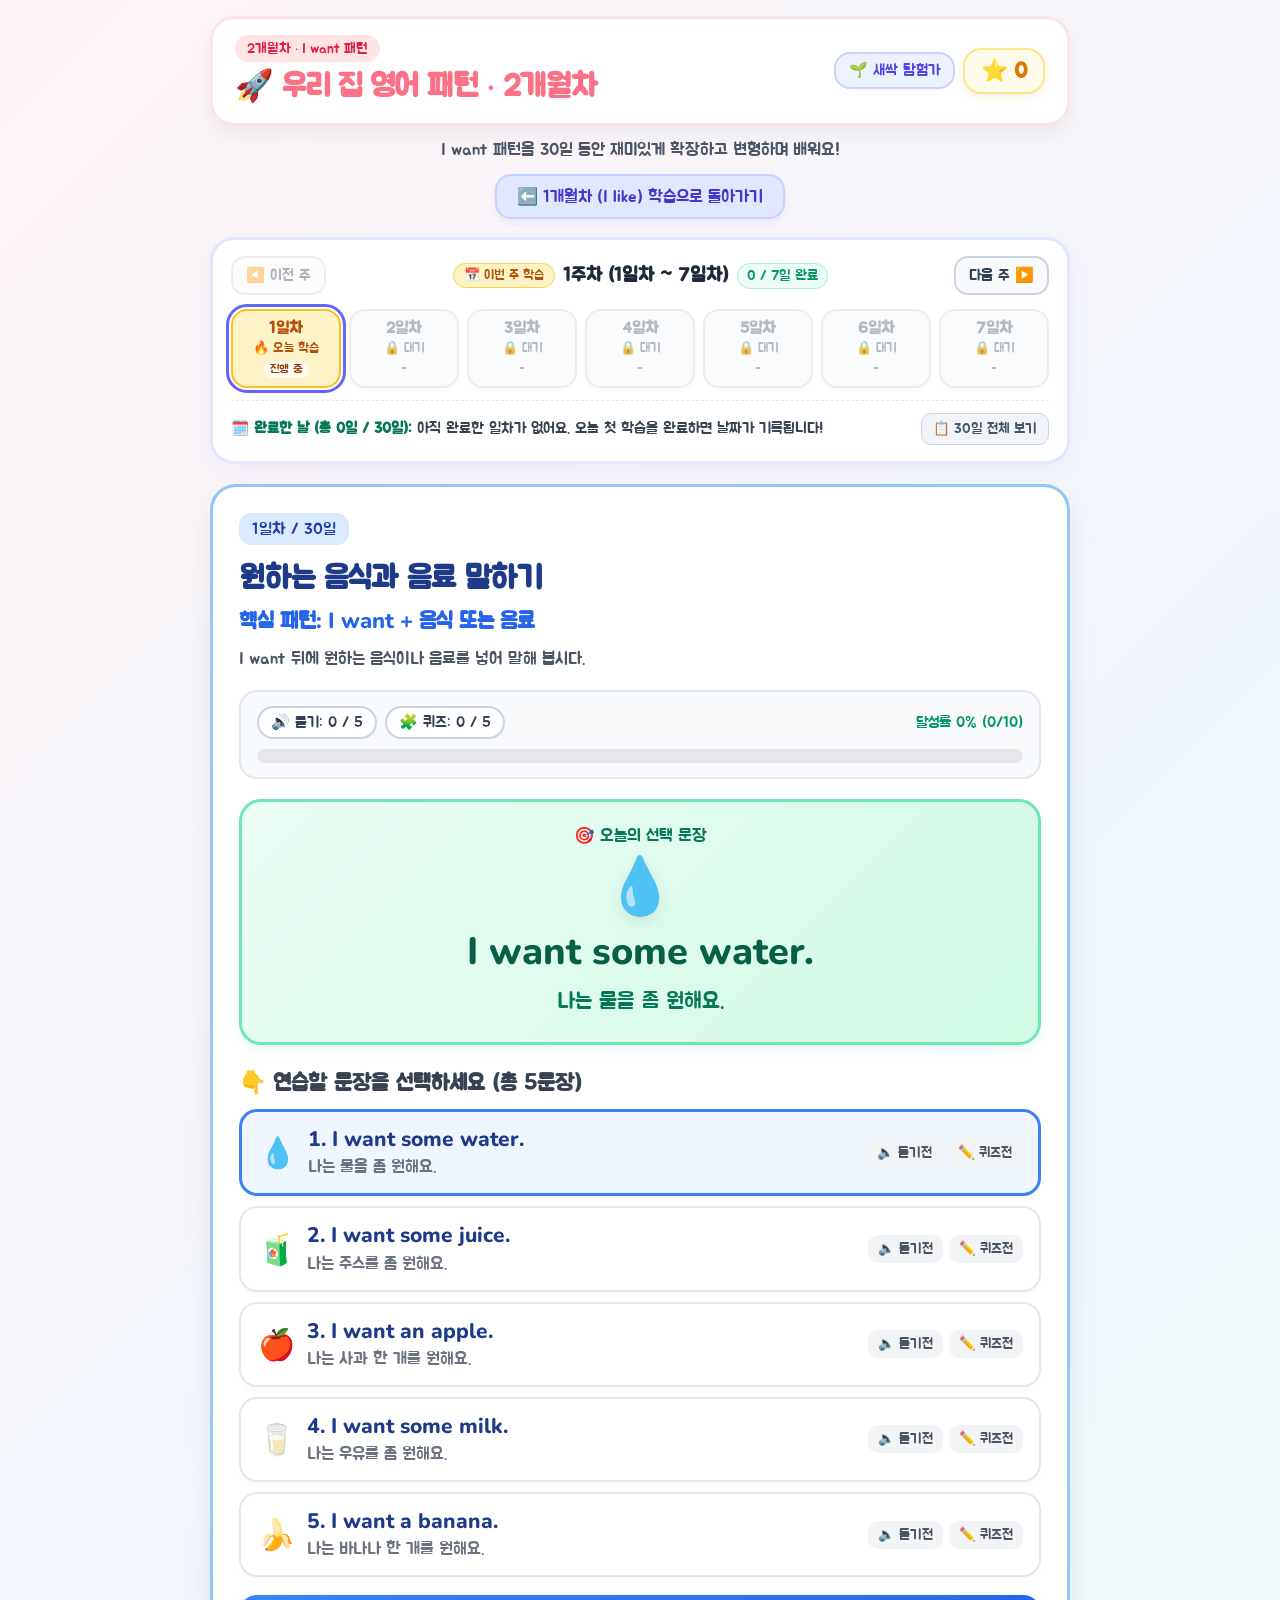
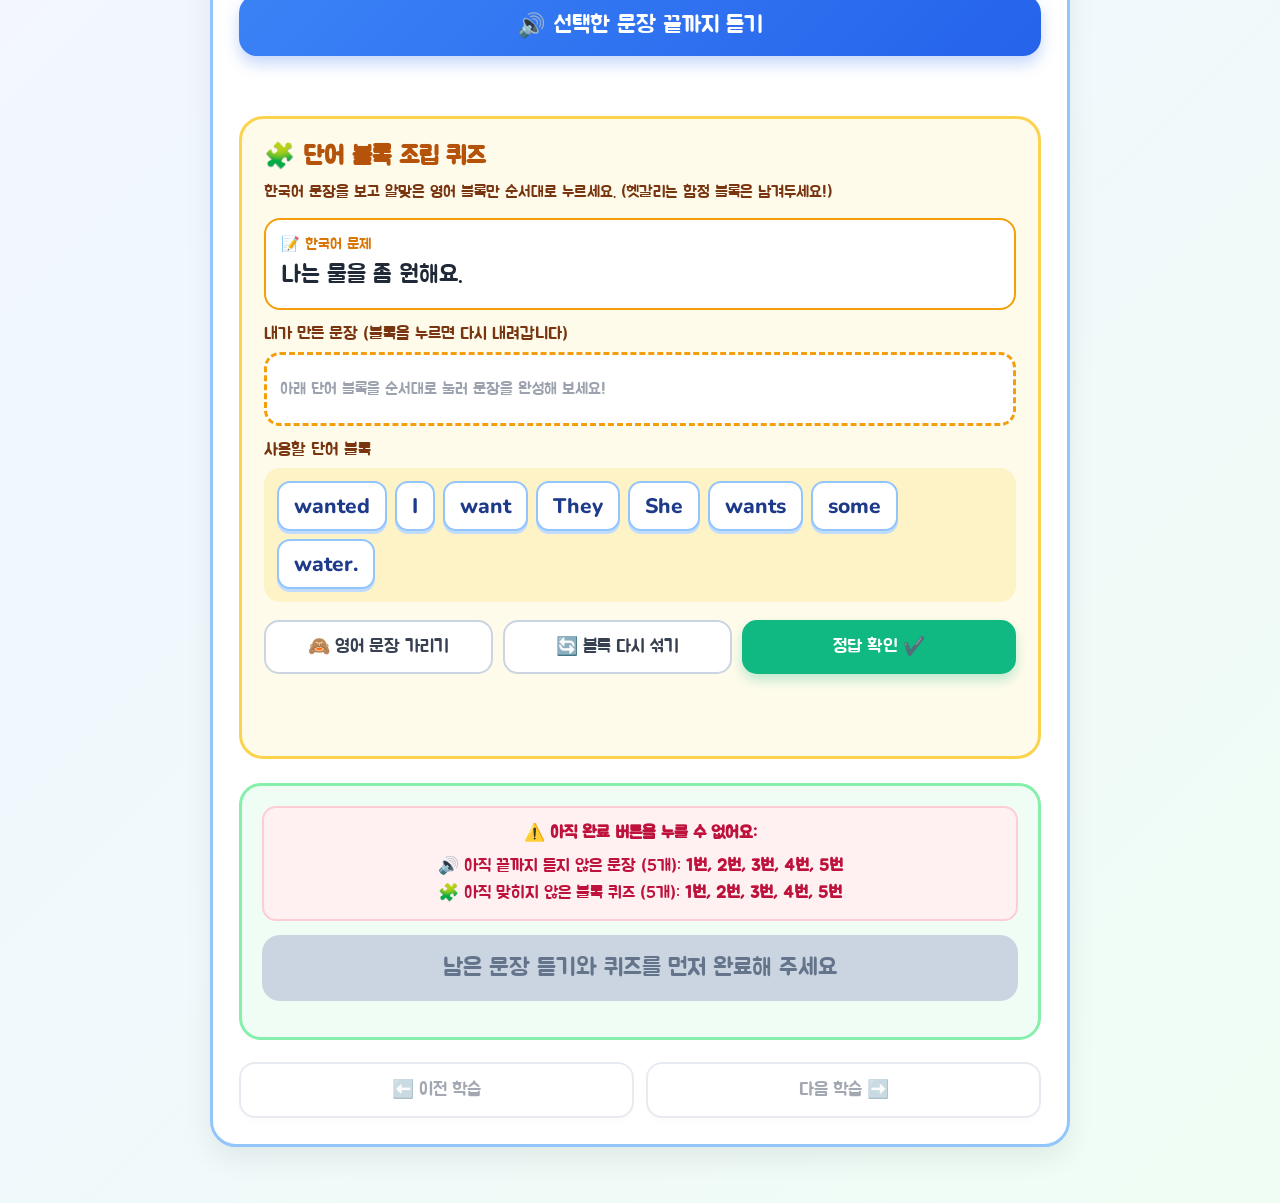
==== commit 6e33c670: "Add files via upload" ====
--- a/month2.html
+++ b/month2.html
@@ -2,9 +2,1438 @@
 <html lang="ko">
 <head>
   <meta charset="UTF-8">
-  <meta name="viewport" content="width=device-width, initial-scale=1.0">
+  <meta name="viewport" content="width=device-width, initial-scale=1.0, maximum-scale=5.0">
   <title>우리 집 영어 패턴 - 2개월차</title>
-  <link rel="stylesheet" href="styles.css">
+  <style>
+@import url('https://fonts.googleapis.com/css2?family=Jua&family=Nunito:wght@600;800&display=swap');
+
+* {
+  box-sizing: border-box;
+}
+
+html, body {
+  margin: 0;
+  padding: 0;
+  width: 100%;
+  overflow-x: hidden;
+  -webkit-text-size-adjust: 100%;
+  text-size-adjust: 100%;
+}
+
+body {
+  padding: 16px;
+  background: linear-gradient(135deg, #FFF5F7 0%, #F0F7FF 50%, #F0FDF4 100%);
+  color: #1F2937;
+  font-family: 'Jua', 'Nunito', 'Apple SD Gothic Neo', 'Malgun Gothic', 'Apple Color Emoji', 'Segoe UI Emoji', 'Noto Color Emoji', sans-serif;
+  min-height: 100vh;
+  word-break: keep-all;
+  overflow-wrap: break-word;
+}
+
+button {
+  font-family: inherit;
+  word-break: keep-all;
+  transition: transform 0.12s ease, box-shadow 0.12s ease, background-color 0.15s ease;
+  -webkit-tap-highlight-color: transparent;
+}
+
+button:active:not(:disabled) {
+  transform: scale(0.97);
+}
+
+.emoji-icon {
+  font-family: 'Apple Color Emoji', 'Segoe UI Emoji', 'Noto Color Emoji', sans-serif;
+  display: inline-flex;
+  align-items: center;
+  justify-content: center;
+  flex-shrink: 0;
+  line-height: 1;
+  vertical-align: middle;
+}
+
+.app {
+  width: 100%;
+  max-width: 860px;
+  margin: 0 auto;
+  padding-bottom: 40px;
+}
+
+/* Header & Scoreboard */
+.app-header {
+  margin-bottom: 18px;
+  text-align: center;
+}
+
+.header-top {
+  display: flex;
+  justify-content: space-between;
+  align-items: center;
+  background: white;
+  padding: 16px 22px;
+  border-radius: 24px;
+  box-shadow: 0 10px 20px rgba(0, 0, 0, 0.05);
+  border: 3px solid #FFE4E6;
+  margin-bottom: 12px;
+  gap: 12px;
+  flex-wrap: wrap;
+}
+
+.title-group {
+  text-align: left;
+  min-width: 0;
+}
+
+.course-pill {
+  display: inline-flex;
+  align-items: center;
+  gap: 4px;
+  background: #FFE4E6;
+  color: #E11D48;
+  padding: 4px 12px;
+  border-radius: 999px;
+  font-size: 14px;
+  margin-bottom: 6px;
+  white-space: nowrap;
+}
+
+.app-title {
+  margin: 0;
+  font-size: clamp(22px, 5vw, 31px);
+  color: #FB7185;
+  letter-spacing: -0.5px;
+  line-height: 1.25;
+  display: flex;
+  align-items: center;
+  gap: 8px;
+  flex-wrap: wrap;
+}
+
+.scoreboard-group {
+  display: flex;
+  align-items: center;
+  gap: 8px;
+  flex-wrap: wrap;
+  flex-shrink: 0;
+}
+
+.level-badge {
+  background: #EEF2FF;
+  color: #4F46E5;
+  border: 2px solid #C7D2FE;
+  padding: 7px 13px;
+  border-radius: 16px;
+  font-size: 15px;
+  white-space: nowrap;
+  display: inline-flex;
+  align-items: center;
+  gap: 5px;
+}
+
+.scoreboard {
+  background: #FFFBEB;
+  padding: 7px 16px;
+  border-radius: 18px;
+  font-size: 22px;
+  font-weight: bold;
+  color: #D97706;
+  border: 2px solid #FDE68A;
+  box-shadow: 0 4px 8px rgba(217, 119, 6, 0.1);
+  display: inline-flex;
+  align-items: center;
+  gap: 6px;
+  white-space: nowrap;
+}
+
+.star-icon {
+  display: inline-flex;
+  animation: bounce 2s infinite;
+}
+
+.app-description {
+  color: #4B5563;
+  font-size: 17px;
+  margin: 0 0 12px;
+  line-height: 1.45;
+}
+
+.nav-links a.nav-btn {
+  display: inline-flex;
+  align-items: center;
+  justify-content: center;
+  gap: 6px;
+  background: #E0E7FF;
+  color: #4338CA;
+  text-decoration: none;
+  padding: 10px 20px;
+  border-radius: 16px;
+  font-size: 17px;
+  border: 2px solid #C7D2FE;
+  box-shadow: 0 4px 6px rgba(67, 56, 202, 0.08);
+  white-space: nowrap;
+}
+
+.nav-links a.nav-btn:hover {
+  background: #C7D2FE;
+}
+
+/* Weekly Panel (This Week View + Completed Dates) */
+.week-panel {
+  background: white;
+  border: 3px solid #E0E7FF;
+  border-radius: 24px;
+  padding: 16px 18px;
+  margin-bottom: 20px;
+  box-shadow: 0 8px 20px rgba(79, 70, 229, 0.06);
+}
+
+.week-header {
+  display: flex;
+  justify-content: space-between;
+  align-items: center;
+  gap: 8px;
+  margin-bottom: 14px;
+}
+
+.week-nav-btn {
+  background: #F8FAFC;
+  border: 2px solid #CBD5E1;
+  color: #334155;
+  padding: 8px 13px;
+  border-radius: 14px;
+  font-size: 15px;
+  cursor: pointer;
+  white-space: nowrap;
+  flex-shrink: 0;
+  display: inline-flex;
+  align-items: center;
+  gap: 4px;
+}
+
+.week-nav-btn:hover:not(:disabled) {
+  background: #EFF6FF;
+  border-color: #93C5FD;
+  color: #1D4ED8;
+}
+
+.week-nav-btn:disabled {
+  opacity: 0.4;
+  cursor: not-allowed;
+}
+
+.week-title-wrap {
+  display: flex;
+  align-items: center;
+  justify-content: center;
+  flex-wrap: wrap;
+  gap: 6px 8px;
+  text-align: center;
+  min-width: 0;
+}
+
+.week-badge {
+  background: #DBEAFE;
+  color: #1D4ED8;
+  border: 1.5px solid #93C5FD;
+  padding: 3px 10px;
+  border-radius: 999px;
+  font-size: 13px;
+  white-space: nowrap;
+}
+
+.week-badge.this-week {
+  background: #FEF3C7;
+  color: #B45309;
+  border-color: #FCD34D;
+}
+
+.week-title {
+  font-size: 19px;
+  color: #1E293B;
+  white-space: nowrap;
+}
+
+.week-subcount {
+  font-size: 14px;
+  color: #059669;
+  background: #ECFDF5;
+  border: 1.5px solid #A7F3D0;
+  padding: 3px 9px;
+  border-radius: 999px;
+  white-space: nowrap;
+}
+
+/* Day Menu Grid (7 days per week) */
+.day-menu {
+  display: grid;
+  grid-template-columns: repeat(7, minmax(0, 1fr));
+  gap: 8px;
+}
+
+.day-button {
+  min-height: 76px;
+  padding: 8px 4px;
+  border: 2px solid #E5E7EB;
+  border-radius: 16px;
+  background-color: white;
+  color: #6B7280;
+  cursor: pointer;
+  box-shadow: 0 3px 6px rgba(0, 0, 0, 0.03);
+  display: flex;
+  flex-direction: column;
+  align-items: center;
+  justify-content: center;
+  gap: 4px;
+  text-align: center;
+  min-width: 0;
+}
+
+.day-button:hover:not(:disabled) {
+  transform: translateY(-2px);
+}
+
+.day-button.completed {
+  border-color: #34D399;
+  background-color: #ECFDF5;
+  color: #047857;
+}
+
+.day-button.current {
+  border-color: #FBBF24;
+  background-color: #FEF3C7;
+  color: #B45309;
+  animation: pulse 2s infinite;
+}
+
+.day-button.locked {
+  background-color: #F9FAFB;
+  color: #9CA3AF;
+  cursor: not-allowed;
+  opacity: 0.75;
+}
+
+.day-button.selected {
+  outline: 3.5px solid #6366F1;
+  outline-offset: 2px;
+}
+
+.day-num {
+  display: block;
+  font-size: 16px;
+  font-weight: bold;
+  line-height: 1.15;
+  white-space: nowrap;
+}
+
+.day-state {
+  display: inline-flex;
+  align-items: center;
+  justify-content: center;
+  gap: 3px;
+  font-size: 13px;
+  line-height: 1.15;
+  white-space: nowrap;
+}
+
+.day-date {
+  display: block;
+  font-size: 11.5px;
+  line-height: 1.15;
+  padding: 2px 6px;
+  border-radius: 8px;
+  background: rgba(255, 255, 255, 0.85);
+  color: #065F46;
+  white-space: nowrap;
+  max-width: 100%;
+}
+
+.day-button.current .day-date {
+  color: #92400E;
+  background: rgba(255, 255, 255, 0.7);
+}
+
+.day-button.locked .day-date {
+  color: #9CA3AF;
+  background: transparent;
+}
+
+/* Completed Days Summary Bar inside Week Panel */
+.week-footer {
+  margin-top: 12px;
+  padding-top: 12px;
+  border-top: 1.5px dashed #E2E8F0;
+  display: flex;
+  justify-content: space-between;
+  align-items: center;
+  gap: 10px;
+  flex-wrap: wrap;
+}
+
+.completed-summary-text {
+  font-size: 14.5px;
+  color: #374151;
+  line-height: 1.5;
+  text-align: left;
+  flex: 1;
+  min-width: 200px;
+}
+
+.completed-summary-text strong {
+  color: #047857;
+}
+
+.completed-day-chip {
+  display: inline-flex;
+  align-items: center;
+  gap: 3px;
+  background: #ECFDF5;
+  border: 1px solid #A7F3D0;
+  color: #065F46;
+  border-radius: 999px;
+  padding: 2px 8px;
+  font-size: 13px;
+  margin: 2px 3px 2px 0;
+  white-space: nowrap;
+}
+
+.week-footer-actions {
+  display: flex;
+  align-items: center;
+  gap: 6px;
+  flex-shrink: 0;
+}
+
+.small-link-btn {
+  background: #F1F5F9;
+  border: 1.5px solid #CBD5E1;
+  color: #475569;
+  padding: 6px 11px;
+  border-radius: 10px;
+  font-size: 13.5px;
+  cursor: pointer;
+  white-space: nowrap;
+}
+
+.small-link-btn:hover {
+  background: #E2E8F0;
+  color: #1E293B;
+}
+
+/* Review Card & Difficulty Card */
+.review-card,
+.difficulty-card {
+  background: white;
+  padding: 26px;
+  border-radius: 26px;
+  box-shadow: 0 12px 28px rgba(99, 102, 241, 0.12);
+  margin-bottom: 22px;
+  border: 3px solid #818CF8;
+}
+
+.review-header {
+  display: flex;
+  justify-content: space-between;
+  align-items: center;
+  gap: 8px;
+  flex-wrap: wrap;
+  margin-bottom: 12px;
+}
+
+.review-badge {
+  background: #6366F1;
+  color: white;
+  padding: 6px 14px;
+  border-radius: 12px;
+  font-size: 16px;
+  white-space: nowrap;
+}
+
+.review-progress-text {
+  font-size: 17px;
+  color: #4F46E5;
+  background: #EEF2FF;
+  padding: 6px 12px;
+  border-radius: 12px;
+  white-space: nowrap;
+}
+
+.review-guide {
+  color: #4B5563;
+  font-size: 17px;
+  margin: 0 0 16px;
+  line-height: 1.5;
+}
+
+.review-content {
+  background: linear-gradient(180deg, #F5F3FF 0%, #EEF2FF 100%);
+  border: 2px solid #C7D2FE;
+  border-radius: 22px;
+  padding: 24px 18px;
+  text-align: center;
+  margin-bottom: 18px;
+}
+
+.sentence-emoji-large {
+  font-family: 'Apple Color Emoji', 'Segoe UI Emoji', 'Noto Color Emoji', sans-serif;
+  font-size: clamp(42px, 8vw, 56px);
+  line-height: 1.15;
+  margin-bottom: 8px;
+  display: inline-flex;
+  align-items: center;
+  justify-content: center;
+  filter: drop-shadow(0 6px 8px rgba(0, 0, 0, 0.08));
+  animation: bounce 2.6s infinite;
+}
+
+.review-korean {
+  font-size: clamp(20px, 4.5vw, 27px);
+  color: #1F2937;
+  text-align: center;
+  margin: 10px 0;
+  line-height: 1.45;
+}
+
+.review-english-container {
+  margin-top: 14px;
+  padding: 14px 16px;
+  background: white;
+  border-radius: 16px;
+  border: 2px dashed #6366F1;
+}
+
+.review-english {
+  font-size: clamp(21px, 5vw, 30px);
+  color: #059669;
+  text-align: center;
+  margin: 0;
+  font-family: 'Nunito', sans-serif;
+  font-weight: 800;
+  line-height: 1.35;
+}
+
+.hidden {
+  display: none !important;
+}
+
+.review-buttons {
+  display: grid;
+  grid-template-columns: 1fr 1fr 1.2fr;
+  gap: 10px;
+  margin-top: 16px;
+}
+
+.diff-icon-header {
+  display: inline-flex;
+  align-items: center;
+  gap: 6px;
+  background: #FEF3C7;
+  color: #D97706;
+  border: 2px solid #FDE68A;
+  padding: 6px 16px;
+  border-radius: 999px;
+  font-size: 17px;
+  margin-bottom: 12px;
+}
+
+.diff-examples {
+  background: #F8FAFC;
+  border: 2px solid #E2E8F0;
+  border-radius: 18px;
+  padding: 16px;
+  margin: 16px 0;
+  text-align: left;
+}
+
+.diff-example-item {
+  padding: 12px 14px;
+  border-radius: 14px;
+  margin-bottom: 10px;
+}
+
+.diff-example-item:last-child {
+  margin-bottom: 0;
+}
+
+.diff-example-item.basic-box {
+  background: #EFF6FF;
+  border: 2px solid #BFDBFE;
+}
+
+.diff-example-item.adv-box {
+  background: #FFF1F2;
+  border: 2px solid #FECDD3;
+}
+
+.diff-example-tag {
+  display: inline-block;
+  font-size: 14px;
+  padding: 3px 10px;
+  border-radius: 8px;
+  margin-bottom: 6px;
+  white-space: nowrap;
+}
+
+.basic-box .diff-example-tag {
+  background: #2563EB;
+  color: white;
+}
+
+.adv-box .diff-example-tag {
+  background: #E11D48;
+  color: white;
+}
+
+.diff-example-eng {
+  font-family: 'Nunito', sans-serif;
+  font-weight: 800;
+  font-size: clamp(18px, 4vw, 22px);
+  margin: 4px 0;
+  color: #1E293B;
+  line-height: 1.35;
+}
+
+.diff-example-kor {
+  font-size: 15.5px;
+  color: #475569;
+  margin: 0;
+}
+
+.difficulty-buttons {
+  display: grid;
+  grid-template-columns: 1fr 1fr;
+  gap: 12px;
+  margin-top: 18px;
+}
+
+/* Main Lesson Card */
+.lesson-card {
+  background: white;
+  padding: 26px;
+  border-radius: 26px;
+  box-shadow: 0 12px 28px rgba(0, 0, 0, 0.07);
+  border: 3px solid #93C5FD;
+}
+
+.lesson-header {
+  display: flex;
+  justify-content: space-between;
+  align-items: center;
+  margin-bottom: 14px;
+  gap: 8px;
+  flex-wrap: wrap;
+}
+
+.lesson-badges {
+  display: flex;
+  align-items: center;
+  gap: 8px;
+  flex-wrap: wrap;
+}
+
+.day-label {
+  display: inline-flex;
+  align-items: center;
+  padding: 6px 13px;
+  border-radius: 12px;
+  background-color: #DBEAFE;
+  color: #1E40AF;
+  font-size: 16px;
+  margin: 0;
+  white-space: nowrap;
+}
+
+.diff-badge {
+  display: inline-flex;
+  align-items: center;
+  gap: 4px;
+  background: #FEE2E2;
+  color: #DC2626;
+  border: 2px solid #FECACA;
+  padding: 5px 11px;
+  border-radius: 12px;
+  font-size: 15px;
+  white-space: nowrap;
+}
+
+.completed-date-badge {
+  display: inline-flex;
+  align-items: center;
+  gap: 4px;
+  background: #ECFDF5;
+  color: #047857;
+  border: 2px solid #6EE7B7;
+  padding: 5px 12px;
+  border-radius: 12px;
+  font-size: 14.5px;
+  cursor: pointer;
+  white-space: nowrap;
+}
+
+.completed-date-badge:hover {
+  background: #D1FAE5;
+}
+
+.mini-review-btn {
+  background: #EEF2FF;
+  color: #4338CA;
+  border: 2px solid #C7D2FE;
+  padding: 7px 13px;
+  border-radius: 12px;
+  font-size: 14.5px;
+  cursor: pointer;
+  white-space: nowrap;
+  display: inline-flex;
+  align-items: center;
+  gap: 4px;
+}
+
+.mini-review-btn:hover {
+  background: #E0E7FF;
+}
+
+.lesson-title {
+  font-size: clamp(23px, 5vw, 31px);
+  margin: 0 0 8px;
+  color: #1E3A8A;
+  line-height: 1.3;
+}
+
+.lesson-focus {
+  font-size: clamp(18px, 4vw, 22px);
+  color: #2563EB;
+  margin: 0 0 10px;
+  font-family: 'Nunito', 'Jua', sans-serif;
+  font-weight: 800;
+  line-height: 1.35;
+}
+
+.lesson-guide {
+  font-size: 16.5px;
+  color: #4B5563;
+  margin: 0 0 18px;
+  line-height: 1.55;
+}
+
+/* Progress Bar */
+.daily-progress {
+  background: #F8FAFC;
+  border: 2px solid #E2E8F0;
+  padding: 14px 16px;
+  border-radius: 18px;
+  margin-bottom: 20px;
+}
+
+.progress-stats {
+  display: flex;
+  justify-content: space-between;
+  align-items: center;
+  flex-wrap: wrap;
+  gap: 8px;
+  margin-bottom: 10px;
+}
+
+.stat-pills-wrap {
+  display: flex;
+  align-items: center;
+  gap: 8px;
+  flex-wrap: wrap;
+}
+
+.stat-pill {
+  background: white;
+  border: 2px solid #CBD5E1;
+  padding: 5px 12px;
+  border-radius: 999px;
+  font-size: 15px;
+  color: #334155;
+  white-space: nowrap;
+  display: inline-flex;
+  align-items: center;
+  gap: 4px;
+}
+
+.stat-pill.done {
+  background: #ECFDF5;
+  border-color: #34D399;
+  color: #047857;
+}
+
+.progress-bar-bg {
+  width: 100%;
+  height: 14px;
+  background: #E5E7EB;
+  border-radius: 999px;
+  overflow: hidden;
+}
+
+.progress-bar-fill {
+  height: 100%;
+  background: linear-gradient(90deg, #34D399, #10B981);
+  width: 0%;
+  transition: width 0.35s ease;
+}
+
+.progress-text {
+  margin: 0;
+  font-size: 15px;
+  color: #059669;
+  white-space: nowrap;
+}
+
+/* Sentence Box */
+.sentence-box {
+  padding: 24px 18px;
+  border-radius: 22px;
+  background: linear-gradient(135deg, #ECFDF5 0%, #D1FAE5 100%);
+  border: 3px solid #6EE7B7;
+  text-align: center;
+  box-shadow: 0 6px 12px rgba(16, 185, 129, 0.08);
+}
+
+.sentence-label {
+  margin: 0 0 8px;
+  color: #047857;
+  font-size: 16.5px;
+}
+
+.main-sentence {
+  margin: 0 0 10px;
+  color: #065F46;
+  font-size: clamp(23px, 5.5vw, 38px);
+  font-family: 'Nunito', sans-serif;
+  font-weight: 800;
+  line-height: 1.3;
+  word-break: keep-all;
+}
+
+.main-meaning {
+  margin: 0;
+  color: #047857;
+  font-size: clamp(17px, 4vw, 22px);
+  line-height: 1.45;
+}
+
+/* Sentence Choices */
+.section-title {
+  margin: 24px 0 12px;
+  font-size: clamp(18px, 4vw, 22px);
+  color: #374151;
+}
+
+.sentence-choices {
+  display: grid;
+  grid-template-columns: 1fr;
+  gap: 10px;
+}
+
+.sentence-button {
+  width: 100%;
+  padding: 14px 16px;
+  border: 2px solid #E5E7EB;
+  border-radius: 18px;
+  background-color: white;
+  text-align: left;
+  cursor: pointer;
+  display: flex;
+  justify-content: space-between;
+  align-items: center;
+  gap: 12px;
+  box-shadow: 0 4px 6px rgba(0, 0, 0, 0.02);
+}
+
+.sentence-button:hover {
+  border-color: #93C5FD;
+  background-color: #F8FAFC;
+}
+
+.sentence-button.selected {
+  border-color: #3B82F6;
+  background-color: #EFF6FF;
+  border-width: 3px;
+}
+
+.sentence-button.completed-choice {
+  border-color: #34D399;
+  background-color: #F0FDF4;
+}
+
+.choice-left {
+  display: flex;
+  align-items: center;
+  gap: 12px;
+  min-width: 0;
+  flex: 1;
+}
+
+.choice-emoji {
+  font-family: 'Apple Color Emoji', 'Segoe UI Emoji', 'Noto Color Emoji', sans-serif;
+  font-size: 30px;
+  width: 38px;
+  height: 38px;
+  display: inline-flex;
+  align-items: center;
+  justify-content: center;
+  flex-shrink: 0;
+}
+
+.choice-text-group {
+  min-width: 0;
+  flex: 1;
+}
+
+.choice-english {
+  display: block;
+  color: #1E3A8A;
+  font-size: clamp(17px, 3.8vw, 21px);
+  font-family: 'Nunito', sans-serif;
+  font-weight: 800;
+  margin-bottom: 3px;
+  line-height: 1.3;
+}
+
+.choice-korean {
+  display: block;
+  color: #6B7280;
+  font-size: clamp(14.5px, 3.3vw, 17px);
+  line-height: 1.35;
+}
+
+.choice-badges {
+  display: flex;
+  align-items: center;
+  gap: 6px;
+  flex-shrink: 0;
+  flex-wrap: wrap;
+}
+
+.status-chip {
+  font-size: 13.5px;
+  padding: 5px 10px;
+  border-radius: 10px;
+  background: #F3F4F6;
+  color: #4B5563;
+  white-space: nowrap;
+  display: inline-flex;
+  align-items: center;
+  gap: 3px;
+}
+
+.status-chip.done {
+  background: #D1FAE5;
+  color: #065F46;
+}
+
+/* Listen Button */
+.listen-button {
+  width: 100%;
+  margin-top: 18px;
+  padding: 16px;
+  border: none;
+  border-radius: 18px;
+  background: linear-gradient(135deg, #3B82F6 0%, #2563EB 100%);
+  color: white;
+  font-size: clamp(19px, 4.5vw, 23px);
+  cursor: pointer;
+  box-shadow: 0 8px 15px rgba(37, 99, 235, 0.25);
+  display: flex;
+  align-items: center;
+  justify-content: center;
+  gap: 8px;
+}
+
+.listen-button:hover {
+  background: linear-gradient(135deg, #2563EB 0%, #1D4ED8 100%);
+}
+
+.status {
+  min-height: 26px;
+  margin: 10px 0 0;
+  color: #2563EB;
+  font-size: 16.5px;
+  text-align: center;
+  line-height: 1.45;
+}
+
+/* Quiz Card */
+.quiz-card {
+  margin-top: 24px;
+  padding: 22px;
+  border-radius: 24px;
+  background-color: #FFFBEB;
+  border: 3px solid #FCD34D;
+}
+
+.quiz-title {
+  margin: 0 0 8px;
+  color: #B45309;
+  font-size: clamp(20px, 4.5vw, 25px);
+}
+
+.quiz-guide {
+  margin: 0 0 14px;
+  color: #78350F;
+  font-size: 16px;
+  line-height: 1.5;
+}
+
+.quiz-korean-box {
+  margin: 14px 0;
+  padding: 15px;
+  border: 2px solid #F59E0B;
+  border-radius: 16px;
+  background-color: white;
+}
+
+.quiz-korean-label {
+  display: block;
+  margin-bottom: 5px;
+  color: #D97706;
+  font-size: 15px;
+}
+
+.quiz-korean-prompt {
+  margin: 0;
+  color: #1F2937;
+  font-size: clamp(19px, 4.5vw, 24px);
+  line-height: 1.4;
+}
+
+.quiz-label {
+  margin: 14px 0 8px;
+  color: #78350F;
+  font-size: 16.5px;
+}
+
+.answer-zone {
+  display: flex;
+  flex-wrap: wrap;
+  align-items: center;
+  gap: 8px;
+  min-height: 74px;
+  padding: 13px;
+  border: 3px dashed #F59E0B;
+  border-radius: 16px;
+  background-color: white;
+}
+
+.answer-placeholder {
+  margin: 0;
+  color: #9CA3AF;
+  font-size: 16px;
+}
+
+.word-bank {
+  display: flex;
+  flex-wrap: wrap;
+  gap: 8px;
+  min-height: 68px;
+  padding: 13px;
+  border-radius: 16px;
+  background-color: #FEF3C7;
+}
+
+.word-block {
+  padding: 9px 15px;
+  border: 2px solid #93C5FD;
+  border-radius: 13px;
+  background-color: white;
+  color: #1E3A8A;
+  font-size: clamp(17px, 4vw, 21px);
+  font-family: 'Nunito', sans-serif;
+  font-weight: 800;
+  cursor: pointer;
+  box-shadow: 0 3px 0 #BFDBFE;
+  white-space: nowrap;
+}
+
+.word-block:hover {
+  transform: translateY(-2px);
+}
+
+.word-block.answer-block {
+  border-color: #F59E0B;
+  background-color: #FFFBEB;
+  color: #B45309;
+  box-shadow: 0 3px 0 #FDE68A;
+}
+
+.quiz-buttons {
+  display: grid;
+  grid-template-columns: 1fr 1fr 1.2fr;
+  gap: 10px;
+  margin-top: 18px;
+}
+
+.quiz-action-button,
+.action-btn {
+  padding: 13px 12px;
+  border-radius: 15px;
+  font-size: 18px;
+  cursor: pointer;
+  border: none;
+  display: inline-flex;
+  align-items: center;
+  justify-content: center;
+  gap: 5px;
+  white-space: nowrap;
+}
+
+.outline-btn {
+  background: white;
+  border: 2px solid #CBD5E1;
+  color: #374151;
+}
+
+.outline-btn:hover {
+  background: #F1F5F9;
+}
+
+.secondary-btn {
+  background: #EFF6FF;
+  border: 2px solid #93C5FD;
+  color: #1D4ED8;
+}
+
+.secondary-btn:hover {
+  background: #DBEAFE;
+}
+
+.primary-btn {
+  background: #10B981;
+  color: white;
+  box-shadow: 0 6px 12px rgba(16, 185, 129, 0.28);
+}
+
+.primary-btn:hover {
+  background: #059669;
+}
+
+.quiz-feedback {
+  text-align: center;
+  margin-top: 14px;
+  font-size: 18px;
+  min-height: 28px;
+  line-height: 1.45;
+}
+
+.quiz-feedback.correct {
+  color: #059669;
+  animation: popIn 0.45s;
+}
+
+.quiz-feedback.incorrect {
+  color: #DC2626;
+  animation: shake 0.45s;
+}
+
+/* Completion Panel */
+.completion-panel {
+  margin-top: 24px;
+  padding: 20px;
+  background: #F0FDF4;
+  border: 3px solid #86EFAC;
+  border-radius: 22px;
+  text-align: center;
+}
+
+.completion-reqs {
+  margin-bottom: 14px;
+  color: #065F46;
+  font-size: 17px;
+  line-height: 1.55;
+}
+
+.req-missing-box {
+  background: #FFF1F2;
+  border: 2px solid #FECDD3;
+  color: #BE123C;
+  padding: 12px 14px;
+  border-radius: 14px;
+  display: inline-block;
+  width: 100%;
+}
+
+.req-ready-box {
+  background: #DCFCE7;
+  border: 2px solid #86EFAC;
+  color: #15803D;
+  padding: 12px 14px;
+  border-radius: 14px;
+  display: inline-block;
+  width: 100%;
+}
+
+.complete-lesson-button {
+  width: 100%;
+  padding: 18px 14px;
+  background: linear-gradient(135deg, #10B981 0%, #059669 100%);
+  color: white;
+  border: none;
+  border-radius: 18px;
+  font-size: clamp(19px, 4.5vw, 24px);
+  box-shadow: 0 8px 15px rgba(16, 185, 129, 0.3);
+  cursor: pointer;
+}
+
+.complete-lesson-button:disabled {
+  background: #CBD5E1;
+  color: #64748B;
+  box-shadow: none;
+  cursor: not-allowed;
+}
+
+.completion-message {
+  margin-top: 10px;
+  color: #065F46;
+  font-size: 16px;
+  line-height: 1.45;
+}
+
+/* Navigation */
+.navigation {
+  display: grid;
+  grid-template-columns: 1fr 1fr;
+  gap: 12px;
+  margin-top: 22px;
+}
+
+.navigation-button {
+  padding: 14px 10px;
+  border-radius: 16px;
+  background: white;
+  border: 2px solid #CBD5E1;
+  color: #334155;
+  font-size: 18px;
+  cursor: pointer;
+  box-shadow: 0 4px 6px rgba(0, 0, 0, 0.04);
+  white-space: nowrap;
+}
+
+.navigation-button:hover:not(:disabled) {
+  border-color: #3B82F6;
+  color: #1D4ED8;
+  background: #EFF6FF;
+}
+
+.navigation-button:disabled {
+  opacity: 0.45;
+  cursor: not-allowed;
+}
+
+/* Hidden state for Answer */
+.lesson-card.answer-hidden .main-sentence,
+.lesson-card.answer-hidden .choice-english {
+  visibility: hidden;
+}
+
+/* Animations */
+@keyframes bounce {
+  0%, 100% { transform: translateY(0); }
+  50% { transform: translateY(-4px); }
+}
+
+@keyframes pulse {
+  0% { box-shadow: 0 0 0 0 rgba(251, 191, 36, 0.45); }
+  70% { box-shadow: 0 0 0 8px rgba(251, 191, 36, 0); }
+  100% { box-shadow: 0 0 0 0 rgba(251, 191, 36, 0); }
+}
+
+@keyframes popIn {
+  0% { transform: scale(0.85); opacity: 0; }
+  100% { transform: scale(1); opacity: 1; }
+}
+
+@keyframes shake {
+  0%, 100% { transform: translateX(0); }
+  25% { transform: translateX(-6px); }
+  75% { transform: translateX(6px); }
+}
+
+/* Confetti Container */
+#confetti-container {
+  position: fixed;
+  top: 0;
+  left: 0;
+  width: 100%;
+  height: 100%;
+  pointer-events: none;
+  z-index: 9999;
+  overflow: hidden;
+}
+
+.confetti-piece {
+  position: absolute;
+  width: 12px;
+  height: 22px;
+  border-radius: 4px;
+  animation: fall 3s linear forwards;
+}
+
+@keyframes fall {
+  to {
+    transform: translateY(105vh) rotate(720deg);
+  }
+}
+
+/* Mobile Responsive Adjustments */
+@media (max-width: 640px) {
+  body {
+    padding: 10px;
+  }
+
+  .header-top {
+    flex-direction: column;
+    align-items: center;
+    text-align: center;
+    padding: 14px 14px;
+    border-radius: 20px;
+  }
+
+  .title-group {
+    text-align: center;
+    display: flex;
+    flex-direction: column;
+    align-items: center;
+  }
+
+  .app-title {
+    justify-content: center;
+  }
+
+  .scoreboard-group {
+    justify-content: center;
+    width: 100%;
+  }
+
+  .nav-links a.nav-btn {
+    width: 100%;
+    font-size: 16px;
+    padding: 10px 14px;
+  }
+
+  .week-panel {
+    padding: 12px 12px;
+    border-radius: 20px;
+  }
+
+  .week-header {
+    gap: 6px;
+  }
+
+  .week-nav-btn {
+    padding: 7px 10px;
+    font-size: 13.5px;
+  }
+
+  .week-title {
+    font-size: 16.5px;
+  }
+
+  .day-menu {
+    grid-template-columns: repeat(4, minmax(0, 1fr));
+    gap: 6px;
+  }
+
+  .day-button {
+    min-height: 70px;
+    padding: 6px 3px;
+    border-radius: 14px;
+  }
+
+  .day-num {
+    font-size: 14.5px;
+  }
+
+  .day-state {
+    font-size: 12px;
+  }
+
+  .day-date {
+    font-size: 11px;
+    padding: 1px 4px;
+  }
+
+  .week-footer {
+    flex-direction: column;
+    align-items: stretch;
+  }
+
+  .week-footer-actions {
+    justify-content: flex-end;
+  }
+
+  .lesson-card,
+  .review-card,
+  .difficulty-card {
+    padding: 16px 14px;
+    border-radius: 22px;
+  }
+
+  .sentence-box {
+    padding: 18px 14px;
+  }
+
+  .sentence-button {
+    flex-direction: column;
+    align-items: flex-start;
+    padding: 13px 14px;
+    gap: 8px;
+  }
+
+  .choice-left {
+    width: 100%;
+  }
+
+  .choice-badges {
+    width: 100%;
+    justify-content: flex-end;
+  }
+
+  .quiz-card {
+    padding: 16px 12px;
+    border-radius: 20px;
+  }
+
+  .quiz-buttons {
+    grid-template-columns: 1fr 1fr;
+    gap: 8px;
+  }
+
+  .quiz-buttons .primary-btn {
+    grid-column: 1 / -1;
+    padding: 15px;
+    font-size: 19px;
+  }
+
+  .review-buttons,
+  .difficulty-buttons {
+    grid-template-columns: 1fr;
+    gap: 8px;
+  }
+
+  .quiz-action-button,
+  .action-btn {
+    font-size: 16px;
+    padding: 12px 10px;
+  }
+
+  .navigation {
+    grid-template-columns: 1fr 1fr;
+    gap: 8px;
+  }
+
+  .navigation-button {
+    font-size: 16px;
+    padding: 13px 8px;
+  }
+}
+
+@media (max-width: 360px) {
+  .day-menu {
+    grid-template-columns: repeat(3, minmax(0, 1fr));
+  }
+}
+
+  </style>
   <meta name="theme-color" content="#FF9EAA">
   <meta name="apple-mobile-web-app-capable" content="yes">
   <meta name="apple-mobile-web-app-status-bar-style" content="default">
@@ -16,21 +1445,46 @@
   <main class="app">
     <header class="app-header">
       <div class="header-top">
-        <h1 class="app-title">🏡 우리 집 영어 패턴 · 2개월차</h1>
-        <div class="scoreboard" aria-label="획득한 별 포인트">
-          <span class="star-icon">⭐</span>
-          <span id="star-count">0</span>
+        <div class="title-group">
+          <span class="course-pill">2개월차 · I want 패턴</span>
+          <h1 class="app-title">🚀 우리 집 영어 패턴 · 2개월차</h1>
+        </div>
+        <div class="scoreboard-group">
+          <div id="level-badge" class="level-badge">🌱 새싹 탐험가</div>
+          <div class="scoreboard" aria-label="획득한 별 포인트">
+            <span class="star-icon emoji-icon">⭐</span>
+            <span id="star-count">0</span>
+          </div>
         </div>
       </div>
-      <p class="app-description">
-        I want 패턴을 30일 동안 확장하고 변형하며 재미있게 배워요!
-      </p>
+      <p class="app-description">I want 패턴을 30일 동안 재미있게 확장하고 변형하며 배워요!</p>
       <div class="nav-links">
         <a href="index.html" class="nav-btn">⬅️ 1개월차 (I like) 학습으로 돌아가기</a>
       </div>
     </header>
 
-    <nav id="day-menu" class="day-menu" aria-label="학습 일차 선택"></nav>
+    <!-- 이번 주 학습 일차 선택 및 완료 날짜 영역 -->
+    <section class="week-panel" aria-label="이번 주 학습 일차">
+      <div class="week-header">
+        <button id="prev-week-btn" class="week-nav-btn" type="button">◀ 이전 주</button>
+        <div class="week-title-wrap">
+          <span id="week-badge" class="week-badge this-week">📅 이번 주 학습</span>
+          <strong id="week-title" class="week-title">1주차 (1일차 ~ 7일차)</strong>
+          <span id="week-subcount" class="week-subcount">0 / 7일 완료</span>
+        </div>
+        <button id="next-week-btn" class="week-nav-btn" type="button">다음 주 ▶</button>
+      </div>
+
+      <nav id="day-menu" class="day-menu" aria-label="학습 일차 선택"></nav>
+
+      <div class="week-footer">
+        <div id="completed-summary-text" class="completed-summary-text"></div>
+        <div class="week-footer-actions">
+          <button id="go-this-week-btn" class="small-link-btn" type="button" style="display: none;">🎯 이번 주로 이동</button>
+          <button id="toggle-all-days-btn" class="small-link-btn" type="button">📋 30일 전체 보기</button>
+        </div>
+      </div>
+    </section>
 
     <!-- 전날 복습 카드 영역 -->
     <section id="review-card" class="review-card" style="display: none;" aria-live="polite">
@@ -40,19 +1494,22 @@
       </div>
       <p class="review-guide">한국어 뜻을 보고 영어로 먼저 말해 보세요! 다 말했으면 다음 카드로 넘어가요.</p>
       <div class="review-content">
+        <div id="review-emoji" class="sentence-emoji-large">💬</div>
         <p id="review-korean" class="review-korean"></p>
         <div id="review-english-container" class="review-english-container hidden">
           <p id="review-english" class="review-english"></p>
         </div>
       </div>
       <div class="review-buttons">
-        <button id="toggle-review-english-btn" class="action-btn outline-btn" type="button">영어 확인하기 👀</button>
-        <button id="next-review-btn" class="action-btn primary-btn" type="button">말했어요! 다음 ➡️</button>
+        <button id="toggle-review-english-btn" class="action-btn outline-btn" type="button">👀 영어 정답 확인</button>
+        <button id="listen-review-btn" class="action-btn secondary-btn" type="button">🔊 발음 듣기</button>
+        <button id="next-review-btn" class="action-btn primary-btn" type="button">🗣️ 말했어요! 다음 ➡️</button>
       </div>
     </section>
 
     <!-- 난이도 선택 영역 -->
     <section id="difficulty-card" class="lesson-card difficulty-card" style="display: none;" aria-live="polite">
+      <div class="diff-icon-header">🚀 레벨 업 도전!</div>
       <h2 id="diff-title" class="lesson-title">난이도 선택</h2>
       <p id="diff-desc" class="lesson-guide"></p>
       <div id="diff-examples" class="diff-examples"></div>
@@ -65,8 +1522,12 @@
     <!-- 오늘의 학습 영역 -->
     <section id="lesson-card" class="lesson-card">
       <div class="lesson-header">
-        <p id="day-label" class="day-label"></p>
-        <span id="diff-badge" class="diff-badge" style="display: none;">심화 🔥</span>
+        <div class="lesson-badges">
+          <p id="day-label" class="day-label"></p>
+          <span id="diff-badge" class="diff-badge" style="display: none;">심화 🔥</span>
+          <span id="completed-date-badge" class="completed-date-badge" style="display: none;" title="누르면 완료 날짜를 수정할 수 있어요"></span>
+        </div>
+        <button id="open-review-btn" class="mini-review-btn" type="button" style="display: none;">🔄 어제 문장 복습</button>
       </div>
 
       <h2 id="lesson-title" class="lesson-title"></h2>
@@ -75,17 +1536,20 @@
 
       <div class="daily-progress">
         <div class="progress-stats">
-          <span id="listen-progress" class="stat-pill">🔊 듣기: 0 / 5</span>
-          <span id="quiz-progress" class="stat-pill">🧩 퀴즈: 0 / 5</span>
+          <div class="stat-pills-wrap">
+            <span id="listen-stat" class="stat-pill">🔊 듣기: 0 / 5</span>
+            <span id="quiz-stat" class="stat-pill">🧩 퀴즈: 0 / 5</span>
+          </div>
+          <p id="daily-progress-text" class="progress-text">달성률 0% (0/10)</p>
         </div>
         <div class="progress-bar-bg">
           <div id="daily-progress-bar" class="progress-bar-fill"></div>
         </div>
-        <p id="daily-progress-text" class="progress-text">오늘의 진행도: 0 / 10</p>
       </div>
 
       <div class="sentence-box">
         <p class="sentence-label">🎯 오늘의 선택 문장</p>
+        <div id="main-emoji" class="sentence-emoji-large">🌟</div>
         <p id="main-sentence" class="main-sentence"></p>
         <p id="main-meaning" class="main-meaning"></p>
       </div>
@@ -94,7 +1558,8 @@
       <div id="sentence-choices" class="sentence-choices"></div>
 
       <button id="listen-button" class="listen-button" type="button">
-        🔊 선택한 문장 끝까지 듣기
+        <span class="emoji-icon">🔊</span>
+        <span>선택한 문장 끝까지 듣기</span>
       </button>
       <p id="status" class="status" aria-live="polite"></p>
 
@@ -107,15 +1572,15 @@
           <p id="quiz-korean-prompt" class="quiz-korean-prompt"></p>
         </div>
 
-        <p class="quiz-label">내가 만든 문장 (누르면 다시 내려갑니다)</p>
+        <p class="quiz-label">내가 만든 문장 (블록을 누르면 다시 내려갑니다)</p>
         <div id="answer-zone" class="answer-zone"></div>
 
         <p class="quiz-label">사용할 단어 블록</p>
         <div id="word-bank" class="word-bank"></div>
 
         <div class="quiz-buttons">
-          <button id="toggle-answer-button" class="quiz-action-button outline-btn" type="button">영어 문장 가리기</button>
-          <button id="reset-quiz-button" class="quiz-action-button outline-btn" type="button">블록 다시 섞기</button>
+          <button id="toggle-answer-button" class="quiz-action-button outline-btn" type="button">🙈 영어 문장 가리기</button>
+          <button id="reset-quiz-button" class="quiz-action-button outline-btn" type="button">🔄 블록 다시 섞기</button>
           <button id="check-answer-button" class="quiz-action-button primary-btn" type="button">정답 확인 ✔️</button>
         </div>
         <p id="quiz-feedback" class="quiz-feedback" aria-live="polite"></p>
@@ -136,8 +1601,4032 @@
     </section>
   </main>
 
-  <script>const COURSE_ID = "month2";</script>
-  <script src="month2-data.js"></script>
-  <script src="app.js"></script>
+  <script>
+const COURSE_ID = "month2";
+window.COURSE_DATA = {
+  "courseId": "month2",
+  "courseName": "2개월차",
+  "patternName": "I want",
+  "nextCourseUrl": null,
+  "basicExample": "She wants to read.",
+  "advancedExample": "Where did she want to read the book yesterday?",
+  "lessons": [
+    {
+      "day": 1,
+      "title": "원하는 음식과 음료 말하기",
+      "focus": "I want + 음식 또는 음료",
+      "guide": "I want 뒤에 원하는 음식이나 음료를 넣어 말해 봅시다.",
+      "sentences": [
+        {
+          "english": "I want some water.",
+          "korean": "나는 물을 좀 원해요.",
+          "distractors": []
+        },
+        {
+          "english": "I want some juice.",
+          "korean": "나는 주스를 좀 원해요.",
+          "distractors": []
+        },
+        {
+          "english": "I want an apple.",
+          "korean": "나는 사과 한 개를 원해요.",
+          "distractors": []
+        },
+        {
+          "english": "I want some milk.",
+          "korean": "나는 우유를 좀 원해요.",
+          "distractors": []
+        },
+        {
+          "english": "I want a banana.",
+          "korean": "나는 바나나 한 개를 원해요.",
+          "distractors": []
+        }
+      ],
+      "advancedSentences": []
+    },
+    {
+      "day": 2,
+      "title": "원하는 물건 말하기",
+      "focus": "I want + 물건",
+      "guide": "가지고 싶은 물건을 I want 뒤에 넣어 말해 봅시다.",
+      "sentences": [
+        {
+          "english": "I want a new pencil.",
+          "korean": "나는 새 연필을 원해요.",
+          "distractors": []
+        },
+        {
+          "english": "I want a blue backpack.",
+          "korean": "나는 파란색 가방을 원해요.",
+          "distractors": []
+        },
+        {
+          "english": "I want that book.",
+          "korean": "나는 저 책을 원해요.",
+          "distractors": []
+        },
+        {
+          "english": "I want a red notebook.",
+          "korean": "나는 빨간 공책을 원해요.",
+          "distractors": []
+        },
+        {
+          "english": "I want those shoes.",
+          "korean": "나는 저 신발을 원해요.",
+          "distractors": []
+        }
+      ],
+      "advancedSentences": []
+    },
+    {
+      "day": 3,
+      "title": "하고 싶은 활동 말하기",
+      "focus": "I want to + 동사원형",
+      "guide": "하고 싶은 활동을 말할 때 want 뒤에 to와 동사원형을 사용합니다.",
+      "sentences": [
+        {
+          "english": "I want to read.",
+          "korean": "나는 책을 읽고 싶어요.",
+          "distractors": []
+        },
+        {
+          "english": "I want to draw.",
+          "korean": "나는 그림을 그리고 싶어요.",
+          "distractors": []
+        },
+        {
+          "english": "I want to swim.",
+          "korean": "나는 수영하고 싶어요.",
+          "distractors": []
+        },
+        {
+          "english": "I want to sing.",
+          "korean": "나는 노래하고 싶어요.",
+          "distractors": []
+        },
+        {
+          "english": "I want to dance.",
+          "korean": "나는 춤추고 싶어요.",
+          "distractors": []
+        }
+      ],
+      "advancedSentences": []
+    },
+    {
+      "day": 4,
+      "title": "활동의 대상 붙이기",
+      "focus": "I want to + 활동 + 대상",
+      "guide": "하고 싶은 활동 뒤에 그 활동의 대상을 붙여 봅시다.",
+      "sentences": [
+        {
+          "english": "I want to read this book.",
+          "korean": "나는 이 책을 읽고 싶어요.",
+          "distractors": []
+        },
+        {
+          "english": "I want to draw a cat.",
+          "korean": "나는 고양이를 그리고 싶어요.",
+          "distractors": []
+        },
+        {
+          "english": "I want to play soccer.",
+          "korean": "나는 축구를 하고 싶어요.",
+          "distractors": []
+        },
+        {
+          "english": "I want to watch a movie.",
+          "korean": "나는 영화를 보고 싶어요.",
+          "distractors": []
+        },
+        {
+          "english": "I want to make cookies.",
+          "korean": "나는 쿠키를 만들고 싶어요.",
+          "distractors": []
+        }
+      ],
+      "advancedSentences": [
+        {
+          "english": "I really want to read this book after dinner.",
+          "korean": "나는 저녁 식사 후에 정말 이 책을 읽고 싶어요.",
+          "distractors": [
+            "wants",
+            "wanted",
+            "usually",
+            "Did"
+          ]
+        },
+        {
+          "english": "She wanted to read this book yesterday, but she does not want to do it today.",
+          "korean": "그녀는 어제 이 책을 읽고 싶었지만 오늘은 그러고 싶어 하지 않아요.",
+          "distractors": [
+            "wants",
+            "did not",
+            "wanting",
+            "I"
+          ]
+        },
+        {
+          "english": "Where does he want to read this book?",
+          "korean": "그는 어디에서 이 책을 읽고 싶어 하나요?",
+          "distractors": [
+            "Do",
+            "Did",
+            "wants",
+            "She",
+            "When"
+          ]
+        },
+        {
+          "english": "When did they want to read this book?",
+          "korean": "그들은 언제 이 책을 읽고 싶어 했나요?",
+          "distractors": [
+            "Do",
+            "Does",
+            "wanted",
+            "Where",
+            "she"
+          ]
+        },
+        {
+          "english": "Did you want to read this book because you were curious?",
+          "korean": "당신은 궁금했기 때문에 이 책을 읽고 싶었나요?",
+          "distractors": [
+            "Do",
+            "Does",
+            "wanted",
+            "wants",
+            "Where"
+          ]
+        }
+      ]
+    },
+    {
+      "day": 5,
+      "title": "가고 싶은 장소 말하기",
+      "focus": "I want to go to + 장소",
+      "guide": "가고 싶은 장소를 go to 뒤에 붙여 말해 봅시다.",
+      "sentences": [
+        {
+          "english": "I want to go to the park.",
+          "korean": "나는 공원에 가고 싶어요.",
+          "distractors": []
+        },
+        {
+          "english": "I want to go to the library.",
+          "korean": "나는 도서관에 가고 싶어요.",
+          "distractors": []
+        },
+        {
+          "english": "I want to go to the beach.",
+          "korean": "나는 해변에 가고 싶어요.",
+          "distractors": []
+        },
+        {
+          "english": "I want to go to the museum.",
+          "korean": "나는 박물관에 가고 싶어요.",
+          "distractors": []
+        },
+        {
+          "english": "I want to go to the zoo.",
+          "korean": "나는 동물원에 가고 싶어요.",
+          "distractors": []
+        }
+      ],
+      "advancedSentences": [
+        {
+          "english": "I really want to play soccer after school.",
+          "korean": "나는 방과 후에 정말 축구를 하고 싶어요.",
+          "distractors": [
+            "wants",
+            "wanted",
+            "usually",
+            "Did"
+          ]
+        },
+        {
+          "english": "She wanted to play soccer yesterday, but she does not want to do it today.",
+          "korean": "그녀는 어제 축구를 하고 싶었지만 오늘은 그러고 싶어 하지 않아요.",
+          "distractors": [
+            "wants",
+            "did not",
+            "wanting",
+            "I"
+          ]
+        },
+        {
+          "english": "Where does he want to play soccer?",
+          "korean": "그는 어디에서 축구를 하고 싶어 하나요?",
+          "distractors": [
+            "Do",
+            "Did",
+            "wants",
+            "She",
+            "When"
+          ]
+        },
+        {
+          "english": "When did they want to play soccer?",
+          "korean": "그들은 언제 축구를 하고 싶어 했나요?",
+          "distractors": [
+            "Do",
+            "Does",
+            "wanted",
+            "Where",
+            "she"
+          ]
+        },
+        {
+          "english": "Did you want to play soccer because you were excited?",
+          "korean": "당신은 신이 났기 때문에 축구를 하고 싶었나요?",
+          "distractors": [
+            "Do",
+            "Does",
+            "wanted",
+            "wants",
+            "Where"
+          ]
+        }
+      ]
+    },
+    {
+      "day": 6,
+      "title": "함께하고 싶은 사람 말하기",
+      "focus": "I want to + 활동 + with + 사람",
+      "guide": "누구와 함께 활동하고 싶은지 말해 봅시다.",
+      "sentences": [
+        {
+          "english": "I want to play with my friends.",
+          "korean": "나는 친구들과 놀고 싶어요.",
+          "distractors": []
+        },
+        {
+          "english": "I want to cook with my dad.",
+          "korean": "나는 아빠와 요리하고 싶어요.",
+          "distractors": []
+        },
+        {
+          "english": "I want to read with my mom.",
+          "korean": "나는 엄마와 책을 읽고 싶어요.",
+          "distractors": []
+        },
+        {
+          "english": "I want to walk with my family.",
+          "korean": "나는 가족과 함께 걷고 싶어요.",
+          "distractors": []
+        },
+        {
+          "english": "I want to sing with my sister.",
+          "korean": "나는 여동생과 함께 노래하고 싶어요.",
+          "distractors": []
+        }
+      ],
+      "advancedSentences": [
+        {
+          "english": "I really want to draw a picture this afternoon.",
+          "korean": "나는 오늘 오후에 정말 그림을 그리고 싶어요.",
+          "distractors": [
+            "wants",
+            "wanted",
+            "usually",
+            "Did"
+          ]
+        },
+        {
+          "english": "She wanted to draw a picture yesterday, but she does not want to do it today.",
+          "korean": "그녀는 어제 그림을 그리고 싶었지만 오늘은 그러고 싶어 하지 않아요.",
+          "distractors": [
+            "wants",
+            "did not",
+            "wanting",
+            "I"
+          ]
+        },
+        {
+          "english": "Where does he want to draw a picture?",
+          "korean": "그는 어디에서 그림을 그리고 싶어 하나요?",
+          "distractors": [
+            "Do",
+            "Did",
+            "wants",
+            "She",
+            "When"
+          ]
+        },
+        {
+          "english": "When did they want to draw a picture?",
+          "korean": "그들은 언제 그림을 그리고 싶어 했나요?",
+          "distractors": [
+            "Do",
+            "Does",
+            "wanted",
+            "Where",
+            "she"
+          ]
+        },
+        {
+          "english": "Did you want to draw a picture because you were creative?",
+          "korean": "당신은 창의적인 활동을 하고 싶었기 때문에 그림을 그리고 싶었나요?",
+          "distractors": [
+            "Do",
+            "Does",
+            "wanted",
+            "wants",
+            "Where"
+          ]
+        }
+      ]
+    },
+    {
+      "day": 7,
+      "title": "하고 싶은 시간 말하기",
+      "focus": "I want to + 활동 + 시간",
+      "guide": "언제 활동하고 싶은지 시간을 붙여 말해 봅시다.",
+      "sentences": [
+        {
+          "english": "I want to play after school.",
+          "korean": "나는 방과 후에 놀고 싶어요.",
+          "distractors": []
+        },
+        {
+          "english": "I want to read before bed.",
+          "korean": "나는 자기 전에 책을 읽고 싶어요.",
+          "distractors": []
+        },
+        {
+          "english": "I want to swim this weekend.",
+          "korean": "나는 이번 주말에 수영하고 싶어요.",
+          "distractors": []
+        },
+        {
+          "english": "I want to draw after dinner.",
+          "korean": "나는 저녁 식사 후에 그림을 그리고 싶어요.",
+          "distractors": []
+        },
+        {
+          "english": "I want to play tomorrow.",
+          "korean": "나는 내일 놀고 싶어요.",
+          "distractors": []
+        }
+      ],
+      "advancedSentences": [
+        {
+          "english": "I really want to cook dinner tonight.",
+          "korean": "나는 오늘 밤에 정말 저녁을 요리하고 싶어요.",
+          "distractors": [
+            "wants",
+            "wanted",
+            "usually",
+            "Did"
+          ]
+        },
+        {
+          "english": "She wanted to cook dinner yesterday, but she does not want to do it today.",
+          "korean": "그녀는 어제 저녁을 요리하고 싶었지만 오늘은 그러고 싶어 하지 않아요.",
+          "distractors": [
+            "wants",
+            "did not",
+            "wanting",
+            "I"
+          ]
+        },
+        {
+          "english": "Where does he want to cook dinner?",
+          "korean": "그는 어디에서 저녁을 요리하고 싶어 하나요?",
+          "distractors": [
+            "Do",
+            "Did",
+            "wants",
+            "She",
+            "When"
+          ]
+        },
+        {
+          "english": "When did they want to cook dinner?",
+          "korean": "그들은 언제 저녁을 요리하고 싶어 했나요?",
+          "distractors": [
+            "Do",
+            "Does",
+            "wanted",
+            "Where",
+            "she"
+          ]
+        },
+        {
+          "english": "Did you want to cook dinner because you were hungry?",
+          "korean": "당신은 배가 고팠기 때문에 저녁을 요리하고 싶었나요?",
+          "distractors": [
+            "Do",
+            "Does",
+            "wanted",
+            "wants",
+            "Where"
+          ]
+        }
+      ]
+    },
+    {
+      "day": 8,
+      "title": "원하는 물건 질문하기",
+      "focus": "Do you want + 명사?",
+      "guide": "상대방이 무엇을 원하는지 Do you want를 사용해 물어봅시다.",
+      "sentences": [
+        {
+          "english": "Do you want some water?",
+          "korean": "너는 물을 좀 원하니?",
+          "distractors": []
+        },
+        {
+          "english": "Do you want an apple?",
+          "korean": "너는 사과 한 개를 원하니?",
+          "distractors": []
+        },
+        {
+          "english": "Do you want this book?",
+          "korean": "너는 이 책을 원하니?",
+          "distractors": []
+        },
+        {
+          "english": "Do you want some milk?",
+          "korean": "너는 우유를 좀 원하니?",
+          "distractors": []
+        },
+        {
+          "english": "Do you want a new pencil?",
+          "korean": "너는 새 연필을 원하니?",
+          "distractors": []
+        }
+      ],
+      "advancedSentences": [
+        {
+          "english": "I really want to meet my friends this weekend.",
+          "korean": "나는 이번 주말에 정말 친구들을 만나고 싶어요.",
+          "distractors": [
+            "wants",
+            "wanted",
+            "usually",
+            "Did"
+          ]
+        },
+        {
+          "english": "She wanted to meet my friends yesterday, but she does not want to do it today.",
+          "korean": "그녀는 어제 친구들을 만나고 싶었지만 오늘은 그러고 싶어 하지 않아요.",
+          "distractors": [
+            "wants",
+            "did not",
+            "wanting",
+            "I"
+          ]
+        },
+        {
+          "english": "Where does he want to meet my friends?",
+          "korean": "그는 어디에서 친구들을 만나고 싶어 하나요?",
+          "distractors": [
+            "Do",
+            "Did",
+            "wants",
+            "She",
+            "When"
+          ]
+        },
+        {
+          "english": "When did they want to meet my friends?",
+          "korean": "그들은 언제 친구들을 만나고 싶어 했나요?",
+          "distractors": [
+            "Do",
+            "Does",
+            "wanted",
+            "Where",
+            "she"
+          ]
+        },
+        {
+          "english": "Did you want to meet my friends because you were lonely?",
+          "korean": "당신은 외로웠기 때문에 친구들을 만나고 싶었나요?",
+          "distractors": [
+            "Do",
+            "Does",
+            "wanted",
+            "wants",
+            "Where"
+          ]
+        }
+      ]
+    },
+    {
+      "day": 9,
+      "title": "하고 싶은 활동 질문하기",
+      "focus": "Do you want to + 동사원형?",
+      "guide": "상대방이 무엇을 하고 싶은지 질문해 봅시다.",
+      "sentences": [
+        {
+          "english": "Do you want to read?",
+          "korean": "너는 책을 읽고 싶니?",
+          "distractors": []
+        },
+        {
+          "english": "Do you want to play soccer?",
+          "korean": "너는 축구를 하고 싶니?",
+          "distractors": []
+        },
+        {
+          "english": "Do you want to go outside?",
+          "korean": "너는 밖에 나가고 싶니?",
+          "distractors": []
+        },
+        {
+          "english": "Do you want to draw?",
+          "korean": "너는 그림을 그리고 싶니?",
+          "distractors": []
+        },
+        {
+          "english": "Do you want to swim?",
+          "korean": "너는 수영하고 싶니?",
+          "distractors": []
+        }
+      ],
+      "advancedSentences": [
+        {
+          "english": "I really want to practice English before class.",
+          "korean": "나는 수업 전에 정말 영어를 연습하고 싶어요.",
+          "distractors": [
+            "wants",
+            "wanted",
+            "usually",
+            "Did"
+          ]
+        },
+        {
+          "english": "She wanted to practice English yesterday, but she does not want to do it today.",
+          "korean": "그녀는 어제 영어를 연습하고 싶었지만 오늘은 그러고 싶어 하지 않아요.",
+          "distractors": [
+            "wants",
+            "did not",
+            "wanting",
+            "I"
+          ]
+        },
+        {
+          "english": "Where does he want to practice English?",
+          "korean": "그는 어디에서 영어를 연습하고 싶어 하나요?",
+          "distractors": [
+            "Do",
+            "Did",
+            "wants",
+            "She",
+            "When"
+          ]
+        },
+        {
+          "english": "When did they want to practice English?",
+          "korean": "그들은 언제 영어를 연습하고 싶어 했나요?",
+          "distractors": [
+            "Do",
+            "Does",
+            "wanted",
+            "Where",
+            "she"
+          ]
+        },
+        {
+          "english": "Did you want to practice English because you were ready?",
+          "korean": "당신은 수업을 준비하고 싶었기 때문에 영어를 연습하고 싶었나요?",
+          "distractors": [
+            "Do",
+            "Does",
+            "wanted",
+            "wants",
+            "Where"
+          ]
+        }
+      ]
+    },
+    {
+      "day": 10,
+      "title": "질문에 대답하기",
+      "focus": "Yes, I do. / No, I don't.",
+      "guide": "Do you want로 시작하는 질문에 긍정이나 부정으로 대답해 봅시다.",
+      "sentences": [
+        {
+          "english": "Yes, I do.",
+          "korean": "네, 그래요.",
+          "distractors": []
+        },
+        {
+          "english": "No, I don't.",
+          "korean": "아니요, 그렇지 않아요.",
+          "distractors": []
+        },
+        {
+          "english": "Yes, I do. I want to play.",
+          "korean": "네, 그래요. 나는 놀고 싶어요.",
+          "distractors": []
+        },
+        {
+          "english": "No, I don't. I don't want milk.",
+          "korean": "아니요. 나는 우유를 원하지 않아요.",
+          "distractors": []
+        },
+        {
+          "english": "Yes, I do. I want to read.",
+          "korean": "네. 나는 책을 읽고 싶어요.",
+          "distractors": []
+        }
+      ],
+      "advancedSentences": [
+        {
+          "english": "I really want to buy a notebook after school.",
+          "korean": "나는 방과 후에 정말 공책을 사고 싶어요.",
+          "distractors": [
+            "wants",
+            "wanted",
+            "usually",
+            "Did"
+          ]
+        },
+        {
+          "english": "She wanted to buy a notebook yesterday, but she does not want to do it today.",
+          "korean": "그녀는 어제 공책을 사고 싶었지만 오늘은 그러고 싶어 하지 않아요.",
+          "distractors": [
+            "wants",
+            "did not",
+            "wanting",
+            "I"
+          ]
+        },
+        {
+          "english": "Where does he want to buy a notebook?",
+          "korean": "그는 어디에서 공책을 사고 싶어 하나요?",
+          "distractors": [
+            "Do",
+            "Did",
+            "wants",
+            "She",
+            "When"
+          ]
+        },
+        {
+          "english": "When did they want to buy a notebook?",
+          "korean": "그들은 언제 공책을 사고 싶어 했나요?",
+          "distractors": [
+            "Do",
+            "Does",
+            "wanted",
+            "Where",
+            "she"
+          ]
+        },
+        {
+          "english": "Did you want to buy a notebook because you were prepared?",
+          "korean": "당신은 준비물이 필요했기 때문에 공책을 사고 싶었나요?",
+          "distractors": [
+            "Do",
+            "Does",
+            "wanted",
+            "wants",
+            "Where"
+          ]
+        }
+      ]
+    },
+    {
+      "day": 11,
+      "title": "원하지 않는 것 말하기",
+      "focus": "I don't want + 명사",
+      "guide": "원하지 않는 것을 I don't want 뒤에 넣어 말해 봅시다.",
+      "sentences": [
+        {
+          "english": "I don't want milk.",
+          "korean": "나는 우유를 원하지 않아요.",
+          "distractors": []
+        },
+        {
+          "english": "I don't want that book.",
+          "korean": "나는 저 책을 원하지 않아요.",
+          "distractors": []
+        },
+        {
+          "english": "I don't want a new bag.",
+          "korean": "나는 새 가방을 원하지 않아요.",
+          "distractors": []
+        },
+        {
+          "english": "I don't want juice.",
+          "korean": "나는 주스를 원하지 않아요.",
+          "distractors": []
+        },
+        {
+          "english": "I don't want those shoes.",
+          "korean": "나는 저 신발을 원하지 않아요.",
+          "distractors": []
+        }
+      ],
+      "advancedSentences": [
+        {
+          "english": "I really want to watch the movie on Saturday.",
+          "korean": "나는 토요일에 정말 그 영화를 보고 싶어요.",
+          "distractors": [
+            "wants",
+            "wanted",
+            "usually",
+            "Did"
+          ]
+        },
+        {
+          "english": "She wanted to watch the movie yesterday, but she does not want to do it today.",
+          "korean": "그녀는 어제 그 영화를 보고 싶었지만 오늘은 그러고 싶어 하지 않아요.",
+          "distractors": [
+            "wants",
+            "did not",
+            "wanting",
+            "I"
+          ]
+        },
+        {
+          "english": "Where does he want to watch the movie?",
+          "korean": "그는 어디에서 그 영화를 보고 싶어 하나요?",
+          "distractors": [
+            "Do",
+            "Did",
+            "wants",
+            "She",
+            "When"
+          ]
+        },
+        {
+          "english": "When did they want to watch the movie?",
+          "korean": "그들은 언제 그 영화를 보고 싶어 했나요?",
+          "distractors": [
+            "Do",
+            "Does",
+            "wanted",
+            "Where",
+            "she"
+          ]
+        },
+        {
+          "english": "Did you want to watch the movie because you were interested?",
+          "korean": "당신은 그 영화에 관심이 있었기 때문에 그 영화를 보고 싶었나요?",
+          "distractors": [
+            "Do",
+            "Does",
+            "wanted",
+            "wants",
+            "Where"
+          ]
+        }
+      ]
+    },
+    {
+      "day": 12,
+      "title": "하고 싶지 않은 활동 말하기",
+      "focus": "I don't want to + 동사원형",
+      "guide": "하고 싶지 않은 활동을 don't want to 뒤에 넣어 봅시다.",
+      "sentences": [
+        {
+          "english": "I don't want to run.",
+          "korean": "나는 달리고 싶지 않아요.",
+          "distractors": []
+        },
+        {
+          "english": "I don't want to wait.",
+          "korean": "나는 기다리고 싶지 않아요.",
+          "distractors": []
+        },
+        {
+          "english": "I don't want to go home.",
+          "korean": "나는 집에 가고 싶지 않아요.",
+          "distractors": []
+        },
+        {
+          "english": "I don't want to clean.",
+          "korean": "나는 청소하고 싶지 않아요.",
+          "distractors": []
+        },
+        {
+          "english": "I don't want to get up early.",
+          "korean": "나는 일찍 일어나고 싶지 않아요.",
+          "distractors": []
+        }
+      ],
+      "advancedSentences": [
+        {
+          "english": "I really want to finish my homework before dinner.",
+          "korean": "나는 저녁 식사 전에 정말 숙제를 끝내고 싶어요.",
+          "distractors": [
+            "wants",
+            "wanted",
+            "usually",
+            "Did"
+          ]
+        },
+        {
+          "english": "She wanted to finish my homework yesterday, but she does not want to do it today.",
+          "korean": "그녀는 어제 숙제를 끝내고 싶었지만 오늘은 그러고 싶어 하지 않아요.",
+          "distractors": [
+            "wants",
+            "did not",
+            "wanting",
+            "I"
+          ]
+        },
+        {
+          "english": "Where does he want to finish my homework?",
+          "korean": "그는 어디에서 숙제를 끝내고 싶어 하나요?",
+          "distractors": [
+            "Do",
+            "Did",
+            "wants",
+            "She",
+            "When"
+          ]
+        },
+        {
+          "english": "When did they want to finish my homework?",
+          "korean": "그들은 언제 숙제를 끝내고 싶어 했나요?",
+          "distractors": [
+            "Do",
+            "Does",
+            "wanted",
+            "Where",
+            "she"
+          ]
+        },
+        {
+          "english": "Did you want to finish my homework because you were busy?",
+          "korean": "당신은 할 일이 많았기 때문에 숙제를 끝내고 싶었나요?",
+          "distractors": [
+            "Do",
+            "Does",
+            "wanted",
+            "wants",
+            "Where"
+          ]
+        }
+      ]
+    },
+    {
+      "day": 13,
+      "title": "주어 바꾸기",
+      "focus": "I / You / We / They + want",
+      "guide": "주어를 바꾸면서 want의 모양을 관찰해 봅시다.",
+      "sentences": [
+        {
+          "english": "I want to read.",
+          "korean": "나는 책을 읽고 싶어요.",
+          "distractors": []
+        },
+        {
+          "english": "We want to read.",
+          "korean": "우리는 책을 읽고 싶어요.",
+          "distractors": []
+        },
+        {
+          "english": "They want to read.",
+          "korean": "그들은 책을 읽고 싶어 해요.",
+          "distractors": []
+        },
+        {
+          "english": "You want to read.",
+          "korean": "너는 책을 읽고 싶어 해요.",
+          "distractors": []
+        },
+        {
+          "english": "My friends want to read.",
+          "korean": "내 친구들은 책을 읽고 싶어 해요.",
+          "distractors": []
+        }
+      ],
+      "advancedSentences": [
+        {
+          "english": "I really want to make cookies with my family.",
+          "korean": "나는 가족과 함께 정말 쿠키를 만들고 싶어요.",
+          "distractors": [
+            "wants",
+            "wanted",
+            "usually",
+            "Did"
+          ]
+        },
+        {
+          "english": "She wanted to make cookies yesterday, but she does not want to do it today.",
+          "korean": "그녀는 어제 쿠키를 만들고 싶었지만 오늘은 그러고 싶어 하지 않아요.",
+          "distractors": [
+            "wants",
+            "did not",
+            "wanting",
+            "I"
+          ]
+        },
+        {
+          "english": "Where does he want to make cookies?",
+          "korean": "그는 어디에서 쿠키를 만들고 싶어 하나요?",
+          "distractors": [
+            "Do",
+            "Did",
+            "wants",
+            "She",
+            "When"
+          ]
+        },
+        {
+          "english": "When did they want to make cookies?",
+          "korean": "그들은 언제 쿠키를 만들고 싶어 했나요?",
+          "distractors": [
+            "Do",
+            "Does",
+            "wanted",
+            "Where",
+            "she"
+          ]
+        },
+        {
+          "english": "Did you want to make cookies because you were happy?",
+          "korean": "당신은 즐거운 시간을 보내고 싶었기 때문에 쿠키를 만들고 싶었나요?",
+          "distractors": [
+            "Do",
+            "Does",
+            "wanted",
+            "wants",
+            "Where"
+          ]
+        }
+      ]
+    },
+    {
+      "day": 14,
+      "title": "다른 사람이 원하는 것",
+      "focus": "He / She / 이름 + wants",
+      "guide": "한 사람을 주어로 사용하면 want가 wants로 바뀝니다.",
+      "sentences": [
+        {
+          "english": "He wants some water.",
+          "korean": "그는 물을 좀 원해요.",
+          "distractors": []
+        },
+        {
+          "english": "She wants to read.",
+          "korean": "그녀는 책을 읽고 싶어 해요.",
+          "distractors": []
+        },
+        {
+          "english": "Mina wants to play soccer.",
+          "korean": "미나는 축구를 하고 싶어 해요.",
+          "distractors": []
+        },
+        {
+          "english": "Tom wants to swim.",
+          "korean": "톰은 수영하고 싶어 해요.",
+          "distractors": []
+        },
+        {
+          "english": "My sister wants a new pencil.",
+          "korean": "내 여동생은 새 연필을 원해요.",
+          "distractors": []
+        }
+      ],
+      "advancedSentences": [
+        {
+          "english": "I really want to read this book after dinner.",
+          "korean": "나는 저녁 식사 후에 정말 이 책을 읽고 싶어요.",
+          "distractors": [
+            "wants",
+            "wanted",
+            "usually",
+            "Did"
+          ]
+        },
+        {
+          "english": "She wanted to read this book yesterday, but she does not want to do it today.",
+          "korean": "그녀는 어제 이 책을 읽고 싶었지만 오늘은 그러고 싶어 하지 않아요.",
+          "distractors": [
+            "wants",
+            "did not",
+            "wanting",
+            "I"
+          ]
+        },
+        {
+          "english": "Where does he want to read this book?",
+          "korean": "그는 어디에서 이 책을 읽고 싶어 하나요?",
+          "distractors": [
+            "Do",
+            "Did",
+            "wants",
+            "She",
+            "When"
+          ]
+        },
+        {
+          "english": "When did they want to read this book?",
+          "korean": "그들은 언제 이 책을 읽고 싶어 했나요?",
+          "distractors": [
+            "Do",
+            "Does",
+            "wanted",
+            "Where",
+            "she"
+          ]
+        },
+        {
+          "english": "Did you want to read this book because you were curious?",
+          "korean": "당신은 궁금했기 때문에 이 책을 읽고 싶었나요?",
+          "distractors": [
+            "Do",
+            "Does",
+            "wanted",
+            "wants",
+            "Where"
+          ]
+        }
+      ]
+    },
+    {
+      "day": 15,
+      "title": "다른 사람이 원하는지 질문하기",
+      "focus": "Does + 사람 + want?",
+      "guide": "Does로 질문하면 wants가 아니라 want를 사용합니다.",
+      "sentences": [
+        {
+          "english": "Does he want some water?",
+          "korean": "그는 물을 좀 원하나요?",
+          "distractors": []
+        },
+        {
+          "english": "Does she want to read?",
+          "korean": "그녀는 책을 읽고 싶어 하나요?",
+          "distractors": []
+        },
+        {
+          "english": "Does Mina want to play soccer?",
+          "korean": "미나는 축구를 하고 싶어 하나요?",
+          "distractors": []
+        },
+        {
+          "english": "Does Tom want to swim?",
+          "korean": "톰은 수영하고 싶어 하나요?",
+          "distractors": []
+        },
+        {
+          "english": "Does your sister want a new pencil?",
+          "korean": "네 여동생은 새 연필을 원하나요?",
+          "distractors": []
+        }
+      ],
+      "advancedSentences": [
+        {
+          "english": "I really want to play soccer after school.",
+          "korean": "나는 방과 후에 정말 축구를 하고 싶어요.",
+          "distractors": [
+            "wants",
+            "wanted",
+            "usually",
+            "Did"
+          ]
+        },
+        {
+          "english": "She wanted to play soccer yesterday, but she does not want to do it today.",
+          "korean": "그녀는 어제 축구를 하고 싶었지만 오늘은 그러고 싶어 하지 않아요.",
+          "distractors": [
+            "wants",
+            "did not",
+            "wanting",
+            "I"
+          ]
+        },
+        {
+          "english": "Where does he want to play soccer?",
+          "korean": "그는 어디에서 축구를 하고 싶어 하나요?",
+          "distractors": [
+            "Do",
+            "Did",
+            "wants",
+            "She",
+            "When"
+          ]
+        },
+        {
+          "english": "When did they want to play soccer?",
+          "korean": "그들은 언제 축구를 하고 싶어 했나요?",
+          "distractors": [
+            "Do",
+            "Does",
+            "wanted",
+            "Where",
+            "she"
+          ]
+        },
+        {
+          "english": "Did you want to play soccer because you were excited?",
+          "korean": "당신은 신이 났기 때문에 축구를 하고 싶었나요?",
+          "distractors": [
+            "Do",
+            "Does",
+            "wanted",
+            "wants",
+            "Where"
+          ]
+        }
+      ]
+    },
+    {
+      "day": 16,
+      "title": "다른 사람의 부정문",
+      "focus": "He / She + doesn't want",
+      "guide": "Doesn't 뒤에는 wants가 아니라 want를 사용합니다.",
+      "sentences": [
+        {
+          "english": "He doesn't want milk.",
+          "korean": "그는 우유를 원하지 않아요.",
+          "distractors": []
+        },
+        {
+          "english": "She doesn't want to wait.",
+          "korean": "그녀는 기다리고 싶어 하지 않아요.",
+          "distractors": []
+        },
+        {
+          "english": "Mina doesn't want to go home.",
+          "korean": "미나는 집에 가고 싶어 하지 않아요.",
+          "distractors": []
+        },
+        {
+          "english": "Tom doesn't want to wait.",
+          "korean": "톰은 기다리고 싶어 하지 않아요.",
+          "distractors": []
+        },
+        {
+          "english": "My brother doesn't want milk.",
+          "korean": "내 남동생은 우유를 원하지 않아요.",
+          "distractors": []
+        }
+      ],
+      "advancedSentences": [
+        {
+          "english": "I really want to draw a picture this afternoon.",
+          "korean": "나는 오늘 오후에 정말 그림을 그리고 싶어요.",
+          "distractors": [
+            "wants",
+            "wanted",
+            "usually",
+            "Did"
+          ]
+        },
+        {
+          "english": "She wanted to draw a picture yesterday, but she does not want to do it today.",
+          "korean": "그녀는 어제 그림을 그리고 싶었지만 오늘은 그러고 싶어 하지 않아요.",
+          "distractors": [
+            "wants",
+            "did not",
+            "wanting",
+            "I"
+          ]
+        },
+        {
+          "english": "Where does he want to draw a picture?",
+          "korean": "그는 어디에서 그림을 그리고 싶어 하나요?",
+          "distractors": [
+            "Do",
+            "Did",
+            "wants",
+            "She",
+            "When"
+          ]
+        },
+        {
+          "english": "When did they want to draw a picture?",
+          "korean": "그들은 언제 그림을 그리고 싶어 했나요?",
+          "distractors": [
+            "Do",
+            "Does",
+            "wanted",
+            "Where",
+            "she"
+          ]
+        },
+        {
+          "english": "Did you want to draw a picture because you were creative?",
+          "korean": "당신은 창의적인 활동을 하고 싶었기 때문에 그림을 그리고 싶었나요?",
+          "distractors": [
+            "Do",
+            "Does",
+            "wanted",
+            "wants",
+            "Where"
+          ]
+        }
+      ]
+    },
+    {
+      "day": 17,
+      "title": "정말 원한다고 강조하기",
+      "focus": "really + want / wants",
+      "guide": "Really를 want 앞에 넣어 정말 원한다는 뜻을 나타냅니다.",
+      "sentences": [
+        {
+          "english": "I really want some juice.",
+          "korean": "나는 주스를 정말 원해요.",
+          "distractors": []
+        },
+        {
+          "english": "I really want to play.",
+          "korean": "나는 정말 놀고 싶어요.",
+          "distractors": []
+        },
+        {
+          "english": "She really wants a new bike.",
+          "korean": "그녀는 새 자전거를 정말 원해요.",
+          "distractors": []
+        },
+        {
+          "english": "We really want to go outside.",
+          "korean": "우리는 밖에 정말 나가고 싶어요.",
+          "distractors": []
+        },
+        {
+          "english": "He really wants that book.",
+          "korean": "그는 저 책을 정말 원해요.",
+          "distractors": []
+        }
+      ],
+      "advancedSentences": [
+        {
+          "english": "I really want to cook dinner tonight.",
+          "korean": "나는 오늘 밤에 정말 저녁을 요리하고 싶어요.",
+          "distractors": [
+            "wants",
+            "wanted",
+            "usually",
+            "Did"
+          ]
+        },
+        {
+          "english": "She wanted to cook dinner yesterday, but she does not want to do it today.",
+          "korean": "그녀는 어제 저녁을 요리하고 싶었지만 오늘은 그러고 싶어 하지 않아요.",
+          "distractors": [
+            "wants",
+            "did not",
+            "wanting",
+            "I"
+          ]
+        },
+        {
+          "english": "Where does he want to cook dinner?",
+          "korean": "그는 어디에서 저녁을 요리하고 싶어 하나요?",
+          "distractors": [
+            "Do",
+            "Did",
+            "wants",
+            "She",
+            "When"
+          ]
+        },
+        {
+          "english": "When did they want to cook dinner?",
+          "korean": "그들은 언제 저녁을 요리하고 싶어 했나요?",
+          "distractors": [
+            "Do",
+            "Does",
+            "wanted",
+            "Where",
+            "she"
+          ]
+        },
+        {
+          "english": "Did you want to cook dinner because you were hungry?",
+          "korean": "당신은 배가 고팠기 때문에 저녁을 요리하고 싶었나요?",
+          "distractors": [
+            "Do",
+            "Does",
+            "wanted",
+            "wants",
+            "Where"
+          ]
+        }
+      ]
+    },
+    {
+      "day": 18,
+      "title": "또 원하는 것 말하기",
+      "focus": "also + want / wants",
+      "guide": "Also를 사용하여 다른 것도 원한다고 말해 봅시다.",
+      "sentences": [
+        {
+          "english": "I also want some water.",
+          "korean": "나는 물도 좀 원해요.",
+          "distractors": []
+        },
+        {
+          "english": "I also want to draw.",
+          "korean": "나는 그림도 그리고 싶어요.",
+          "distractors": []
+        },
+        {
+          "english": "She also wants to play.",
+          "korean": "그녀는 놀기도 하고 싶어 해요.",
+          "distractors": []
+        },
+        {
+          "english": "He also wants to draw.",
+          "korean": "그는 그림도 그리고 싶어 해요.",
+          "distractors": []
+        },
+        {
+          "english": "They also want some juice.",
+          "korean": "그들은 주스도 좀 원해요.",
+          "distractors": []
+        }
+      ],
+      "advancedSentences": [
+        {
+          "english": "I really want to meet my friends this weekend.",
+          "korean": "나는 이번 주말에 정말 친구들을 만나고 싶어요.",
+          "distractors": [
+            "wants",
+            "wanted",
+            "usually",
+            "Did"
+          ]
+        },
+        {
+          "english": "She wanted to meet my friends yesterday, but she does not want to do it today.",
+          "korean": "그녀는 어제 친구들을 만나고 싶었지만 오늘은 그러고 싶어 하지 않아요.",
+          "distractors": [
+            "wants",
+            "did not",
+            "wanting",
+            "I"
+          ]
+        },
+        {
+          "english": "Where does he want to meet my friends?",
+          "korean": "그는 어디에서 친구들을 만나고 싶어 하나요?",
+          "distractors": [
+            "Do",
+            "Did",
+            "wants",
+            "She",
+            "When"
+          ]
+        },
+        {
+          "english": "When did they want to meet my friends?",
+          "korean": "그들은 언제 친구들을 만나고 싶어 했나요?",
+          "distractors": [
+            "Do",
+            "Does",
+            "wanted",
+            "Where",
+            "she"
+          ]
+        },
+        {
+          "english": "Did you want to meet my friends because you were lonely?",
+          "korean": "당신은 외로웠기 때문에 친구들을 만나고 싶었나요?",
+          "distractors": [
+            "Do",
+            "Does",
+            "wanted",
+            "wants",
+            "Where"
+          ]
+        }
+      ]
+    },
+    {
+      "day": 19,
+      "title": "원하는 이유 말하기",
+      "focus": "want + 내용 + because + 이유",
+      "guide": "Because 뒤에 원하는 이유를 붙여 봅시다.",
+      "sentences": [
+        {
+          "english": "I want some water because I am thirsty.",
+          "korean": "나는 목이 말라서 물을 좀 원해요.",
+          "distractors": []
+        },
+        {
+          "english": "I want to go home because I am tired.",
+          "korean": "나는 피곤해서 집에 가고 싶어요.",
+          "distractors": []
+        },
+        {
+          "english": "She wants to eat because she is hungry.",
+          "korean": "그녀는 배가 고파서 먹고 싶어 해요.",
+          "distractors": []
+        },
+        {
+          "english": "I want an umbrella because it is raining.",
+          "korean": "나는 비가 와서 우산을 원해요.",
+          "distractors": []
+        },
+        {
+          "english": "He wants to rest because he is tired.",
+          "korean": "그는 피곤해서 쉬고 싶어 해요.",
+          "distractors": []
+        }
+      ],
+      "advancedSentences": [
+        {
+          "english": "I really want to practice English before class.",
+          "korean": "나는 수업 전에 정말 영어를 연습하고 싶어요.",
+          "distractors": [
+            "wants",
+            "wanted",
+            "usually",
+            "Did"
+          ]
+        },
+        {
+          "english": "She wanted to practice English yesterday, but she does not want to do it today.",
+          "korean": "그녀는 어제 영어를 연습하고 싶었지만 오늘은 그러고 싶어 하지 않아요.",
+          "distractors": [
+            "wants",
+            "did not",
+            "wanting",
+            "I"
+          ]
+        },
+        {
+          "english": "Where does he want to practice English?",
+          "korean": "그는 어디에서 영어를 연습하고 싶어 하나요?",
+          "distractors": [
+            "Do",
+            "Did",
+            "wants",
+            "She",
+            "When"
+          ]
+        },
+        {
+          "english": "When did they want to practice English?",
+          "korean": "그들은 언제 영어를 연습하고 싶어 했나요?",
+          "distractors": [
+            "Do",
+            "Does",
+            "wanted",
+            "Where",
+            "she"
+          ]
+        },
+        {
+          "english": "Did you want to practice English because you were ready?",
+          "korean": "당신은 수업을 준비하고 싶었기 때문에 영어를 연습하고 싶었나요?",
+          "distractors": [
+            "Do",
+            "Does",
+            "wanted",
+            "wants",
+            "Where"
+          ]
+        }
+      ]
+    },
+    {
+      "day": 20,
+      "title": "원하는 것을 연결하기",
+      "focus": "and / but으로 문장 연결하기",
+      "guide": "And와 but을 사용해 원하는 것과 원하지 않는 것을 연결합니다.",
+      "sentences": [
+        {
+          "english": "I want apples and bananas.",
+          "korean": "나는 사과와 바나나를 원해요.",
+          "distractors": []
+        },
+        {
+          "english": "I want juice, but I don't want milk.",
+          "korean": "나는 주스를 원하지만 우유는 원하지 않아요.",
+          "distractors": []
+        },
+        {
+          "english": "She wants to play, but she has homework.",
+          "korean": "그녀는 놀고 싶지만 숙제가 있어요.",
+          "distractors": []
+        },
+        {
+          "english": "We want pizza and juice.",
+          "korean": "우리는 피자와 주스를 원해요.",
+          "distractors": []
+        },
+        {
+          "english": "They want to play, but they don't want to wait.",
+          "korean": "그들은 놀고 싶지만 기다리고 싶지는 않아요.",
+          "distractors": []
+        }
+      ],
+      "advancedSentences": [
+        {
+          "english": "I really want to buy a notebook after school.",
+          "korean": "나는 방과 후에 정말 공책을 사고 싶어요.",
+          "distractors": [
+            "wants",
+            "wanted",
+            "usually",
+            "Did"
+          ]
+        },
+        {
+          "english": "She wanted to buy a notebook yesterday, but she does not want to do it today.",
+          "korean": "그녀는 어제 공책을 사고 싶었지만 오늘은 그러고 싶어 하지 않아요.",
+          "distractors": [
+            "wants",
+            "did not",
+            "wanting",
+            "I"
+          ]
+        },
+        {
+          "english": "Where does he want to buy a notebook?",
+          "korean": "그는 어디에서 공책을 사고 싶어 하나요?",
+          "distractors": [
+            "Do",
+            "Did",
+            "wants",
+            "She",
+            "When"
+          ]
+        },
+        {
+          "english": "When did they want to buy a notebook?",
+          "korean": "그들은 언제 공책을 사고 싶어 했나요?",
+          "distractors": [
+            "Do",
+            "Does",
+            "wanted",
+            "Where",
+            "she"
+          ]
+        },
+        {
+          "english": "Did you want to buy a notebook because you were prepared?",
+          "korean": "당신은 준비물이 필요했기 때문에 공책을 사고 싶었나요?",
+          "distractors": [
+            "Do",
+            "Does",
+            "wanted",
+            "wants",
+            "Where"
+          ]
+        }
+      ]
+    },
+    {
+      "day": 21,
+      "title": "무엇을 원하는지 질문하기",
+      "focus": "What do you want?",
+      "guide": "What을 사용해 상대방이 무엇을 원하는지 물어봅시다.",
+      "sentences": [
+        {
+          "english": "What do you want?",
+          "korean": "너는 무엇을 원하니?",
+          "distractors": []
+        },
+        {
+          "english": "What do you want to eat?",
+          "korean": "너는 무엇을 먹고 싶니?",
+          "distractors": []
+        },
+        {
+          "english": "What do you want to do?",
+          "korean": "너는 무엇을 하고 싶니?",
+          "distractors": []
+        },
+        {
+          "english": "What book do you want?",
+          "korean": "너는 어떤 책을 원하니?",
+          "distractors": []
+        },
+        {
+          "english": "What do you want to drink?",
+          "korean": "너는 무엇을 마시고 싶니?",
+          "distractors": []
+        }
+      ],
+      "advancedSentences": [
+        {
+          "english": "I really want to watch the movie on Saturday.",
+          "korean": "나는 토요일에 정말 그 영화를 보고 싶어요.",
+          "distractors": [
+            "wants",
+            "wanted",
+            "usually",
+            "Did"
+          ]
+        },
+        {
+          "english": "She wanted to watch the movie yesterday, but she does not want to do it today.",
+          "korean": "그녀는 어제 그 영화를 보고 싶었지만 오늘은 그러고 싶어 하지 않아요.",
+          "distractors": [
+            "wants",
+            "did not",
+            "wanting",
+            "I"
+          ]
+        },
+        {
+          "english": "Where does he want to watch the movie?",
+          "korean": "그는 어디에서 그 영화를 보고 싶어 하나요?",
+          "distractors": [
+            "Do",
+            "Did",
+            "wants",
+            "She",
+            "When"
+          ]
+        },
+        {
+          "english": "When did they want to watch the movie?",
+          "korean": "그들은 언제 그 영화를 보고 싶어 했나요?",
+          "distractors": [
+            "Do",
+            "Does",
+            "wanted",
+            "Where",
+            "she"
+          ]
+        },
+        {
+          "english": "Did you want to watch the movie because you were interested?",
+          "korean": "당신은 그 영화에 관심이 있었기 때문에 그 영화를 보고 싶었나요?",
+          "distractors": [
+            "Do",
+            "Does",
+            "wanted",
+            "wants",
+            "Where"
+          ]
+        }
+      ]
+    },
+    {
+      "day": 22,
+      "title": "다른 사람이 원하는 것 질문하기",
+      "focus": "What does + 사람 + want?",
+      "guide": "Does가 사용되므로 뒤에는 wants가 아니라 want가 옵니다.",
+      "sentences": [
+        {
+          "english": "What does she want?",
+          "korean": "그녀는 무엇을 원하나요?",
+          "distractors": []
+        },
+        {
+          "english": "What does he want to eat?",
+          "korean": "그는 무엇을 먹고 싶어 하나요?",
+          "distractors": []
+        },
+        {
+          "english": "What does Mina want to draw?",
+          "korean": "미나는 무엇을 그리고 싶어 하나요?",
+          "distractors": []
+        },
+        {
+          "english": "What book does he want?",
+          "korean": "그는 어떤 책을 원하나요?",
+          "distractors": []
+        },
+        {
+          "english": "What do they want to do?",
+          "korean": "그들은 무엇을 하고 싶어 하나요?",
+          "distractors": []
+        }
+      ],
+      "advancedSentences": [
+        {
+          "english": "I really want to finish my homework before dinner.",
+          "korean": "나는 저녁 식사 전에 정말 숙제를 끝내고 싶어요.",
+          "distractors": [
+            "wants",
+            "wanted",
+            "usually",
+            "Did"
+          ]
+        },
+        {
+          "english": "She wanted to finish my homework yesterday, but she does not want to do it today.",
+          "korean": "그녀는 어제 숙제를 끝내고 싶었지만 오늘은 그러고 싶어 하지 않아요.",
+          "distractors": [
+            "wants",
+            "did not",
+            "wanting",
+            "I"
+          ]
+        },
+        {
+          "english": "Where does he want to finish my homework?",
+          "korean": "그는 어디에서 숙제를 끝내고 싶어 하나요?",
+          "distractors": [
+            "Do",
+            "Did",
+            "wants",
+            "She",
+            "When"
+          ]
+        },
+        {
+          "english": "When did they want to finish my homework?",
+          "korean": "그들은 언제 숙제를 끝내고 싶어 했나요?",
+          "distractors": [
+            "Do",
+            "Does",
+            "wanted",
+            "Where",
+            "she"
+          ]
+        },
+        {
+          "english": "Did you want to finish my homework because you were busy?",
+          "korean": "당신은 할 일이 많았기 때문에 숙제를 끝내고 싶었나요?",
+          "distractors": [
+            "Do",
+            "Does",
+            "wanted",
+            "wants",
+            "Where"
+          ]
+        }
+      ]
+    },
+    {
+      "day": 23,
+      "title": "어디에 가고 싶은지 질문하기",
+      "focus": "Where do / does + 주어 + want to go?",
+      "guide": "Where를 사용해 가고 싶은 장소를 물어봅시다.",
+      "sentences": [
+        {
+          "english": "Where do you want to go?",
+          "korean": "너는 어디에 가고 싶니?",
+          "distractors": []
+        },
+        {
+          "english": "Where does she want to go?",
+          "korean": "그녀는 어디에 가고 싶어 하나요?",
+          "distractors": []
+        },
+        {
+          "english": "I want to go to the park.",
+          "korean": "나는 공원에 가고 싶어요.",
+          "distractors": []
+        },
+        {
+          "english": "Where do they want to go?",
+          "korean": "그들은 어디에 가고 싶어 하나요?",
+          "distractors": []
+        },
+        {
+          "english": "Where does he want to go?",
+          "korean": "그는 어디에 가고 싶어 하나요?",
+          "distractors": []
+        }
+      ],
+      "advancedSentences": [
+        {
+          "english": "I really want to make cookies with my family.",
+          "korean": "나는 가족과 함께 정말 쿠키를 만들고 싶어요.",
+          "distractors": [
+            "wants",
+            "wanted",
+            "usually",
+            "Did"
+          ]
+        },
+        {
+          "english": "She wanted to make cookies yesterday, but she does not want to do it today.",
+          "korean": "그녀는 어제 쿠키를 만들고 싶었지만 오늘은 그러고 싶어 하지 않아요.",
+          "distractors": [
+            "wants",
+            "did not",
+            "wanting",
+            "I"
+          ]
+        },
+        {
+          "english": "Where does he want to make cookies?",
+          "korean": "그는 어디에서 쿠키를 만들고 싶어 하나요?",
+          "distractors": [
+            "Do",
+            "Did",
+            "wants",
+            "She",
+            "When"
+          ]
+        },
+        {
+          "english": "When did they want to make cookies?",
+          "korean": "그들은 언제 쿠키를 만들고 싶어 했나요?",
+          "distractors": [
+            "Do",
+            "Does",
+            "wanted",
+            "Where",
+            "she"
+          ]
+        },
+        {
+          "english": "Did you want to make cookies because you were happy?",
+          "korean": "당신은 즐거운 시간을 보내고 싶었기 때문에 쿠키를 만들고 싶었나요?",
+          "distractors": [
+            "Do",
+            "Does",
+            "wanted",
+            "wants",
+            "Where"
+          ]
+        }
+      ]
+    },
+    {
+      "day": 24,
+      "title": "누구와 언제 하고 싶은지 질문하기",
+      "focus": "Who / When + do / does",
+      "guide": "Who와 When을 사용해 함께할 사람이나 시간을 질문해 봅시다.",
+      "sentences": [
+        {
+          "english": "Who do you want to play with?",
+          "korean": "너는 누구와 놀고 싶니?",
+          "distractors": []
+        },
+        {
+          "english": "When do you want to go?",
+          "korean": "너는 언제 가고 싶니?",
+          "distractors": []
+        },
+        {
+          "english": "Who does she want to sit with?",
+          "korean": "그녀는 누구와 함께 앉고 싶어 하나요?",
+          "distractors": []
+        },
+        {
+          "english": "When does he want to leave?",
+          "korean": "그는 언제 떠나고 싶어 하나요?",
+          "distractors": []
+        },
+        {
+          "english": "Who do they want to invite?",
+          "korean": "그들은 누구를 초대하고 싶어 하나요?",
+          "distractors": []
+        }
+      ],
+      "advancedSentences": [
+        {
+          "english": "I really want to read this book after dinner.",
+          "korean": "나는 저녁 식사 후에 정말 이 책을 읽고 싶어요.",
+          "distractors": [
+            "wants",
+            "wanted",
+            "usually",
+            "Did"
+          ]
+        },
+        {
+          "english": "She wanted to read this book yesterday, but she does not want to do it today.",
+          "korean": "그녀는 어제 이 책을 읽고 싶었지만 오늘은 그러고 싶어 하지 않아요.",
+          "distractors": [
+            "wants",
+            "did not",
+            "wanting",
+            "I"
+          ]
+        },
+        {
+          "english": "Where does he want to read this book?",
+          "korean": "그는 어디에서 이 책을 읽고 싶어 하나요?",
+          "distractors": [
+            "Do",
+            "Did",
+            "wants",
+            "She",
+            "When"
+          ]
+        },
+        {
+          "english": "When did they want to read this book?",
+          "korean": "그들은 언제 이 책을 읽고 싶어 했나요?",
+          "distractors": [
+            "Do",
+            "Does",
+            "wanted",
+            "Where",
+            "she"
+          ]
+        },
+        {
+          "english": "Did you want to read this book because you were curious?",
+          "korean": "당신은 궁금했기 때문에 이 책을 읽고 싶었나요?",
+          "distractors": [
+            "Do",
+            "Does",
+            "wanted",
+            "wants",
+            "Where"
+          ]
+        }
+      ]
+    },
+    {
+      "day": 25,
+      "title": "정중하게 원하는 것 말하기",
+      "focus": "would like + 명사 / would like to + 동사",
+      "guide": "Would like를 사용하면 원하는 것을 더 정중하게 말할 수 있습니다.",
+      "sentences": [
+        {
+          "english": "I would like some juice.",
+          "korean": "주스를 좀 주세요.",
+          "distractors": [
+            "want",
+            "wants",
+            "wanted",
+            "Do",
+            "Does"
+          ]
+        },
+        {
+          "english": "I'd like to read this book.",
+          "korean": "나는 이 책을 읽고 싶어요.",
+          "distractors": [
+            "I",
+            "want",
+            "wants",
+            "liked",
+            "reading"
+          ]
+        },
+        {
+          "english": "Would you like to play with me?",
+          "korean": "나와 함께 놀고 싶니?",
+          "distractors": [
+            "Do",
+            "Does",
+            "Did",
+            "want",
+            "wants"
+          ]
+        },
+        {
+          "english": "I would like some water.",
+          "korean": "물을 좀 주세요.",
+          "distractors": []
+        },
+        {
+          "english": "Would she like to join us?",
+          "korean": "그녀도 우리와 함께하고 싶어 하나요?",
+          "distractors": []
+        }
+      ],
+      "advancedSentences": [
+        {
+          "english": "I really want to play soccer after school.",
+          "korean": "나는 방과 후에 정말 축구를 하고 싶어요.",
+          "distractors": [
+            "wants",
+            "wanted",
+            "usually",
+            "Did"
+          ]
+        },
+        {
+          "english": "She wanted to play soccer yesterday, but she does not want to do it today.",
+          "korean": "그녀는 어제 축구를 하고 싶었지만 오늘은 그러고 싶어 하지 않아요.",
+          "distractors": [
+            "wants",
+            "did not",
+            "wanting",
+            "I"
+          ]
+        },
+        {
+          "english": "Where does he want to play soccer?",
+          "korean": "그는 어디에서 축구를 하고 싶어 하나요?",
+          "distractors": [
+            "Do",
+            "Did",
+            "wants",
+            "She",
+            "When"
+          ]
+        },
+        {
+          "english": "When did they want to play soccer?",
+          "korean": "그들은 언제 축구를 하고 싶어 했나요?",
+          "distractors": [
+            "Do",
+            "Does",
+            "wanted",
+            "Where",
+            "she"
+          ]
+        },
+        {
+          "english": "Did you want to play soccer because you were excited?",
+          "korean": "당신은 신이 났기 때문에 축구를 하고 싶었나요?",
+          "distractors": [
+            "Do",
+            "Does",
+            "wanted",
+            "wants",
+            "Where"
+          ]
+        }
+      ]
+    },
+    {
+      "day": 26,
+      "title": "과거에 원했던 것 말하기",
+      "focus": "주어 + wanted",
+      "guide": "과거에 원했던 것을 말할 때 want를 wanted로 바꿉니다.",
+      "sentences": [
+        {
+          "english": "I wanted a new bike.",
+          "korean": "나는 새 자전거를 원했어요.",
+          "distractors": []
+        },
+        {
+          "english": "She wanted to go home.",
+          "korean": "그녀는 집에 가고 싶어 했어요.",
+          "distractors": []
+        },
+        {
+          "english": "We wanted to play outside.",
+          "korean": "우리는 밖에서 놀고 싶었어요.",
+          "distractors": []
+        },
+        {
+          "english": "They wanted some juice.",
+          "korean": "그들은 주스를 원했어요.",
+          "distractors": []
+        },
+        {
+          "english": "He wanted to read the book.",
+          "korean": "그는 그 책을 읽고 싶어 했어요.",
+          "distractors": []
+        }
+      ],
+      "advancedSentences": [
+        {
+          "english": "I really want to draw a picture this afternoon.",
+          "korean": "나는 오늘 오후에 정말 그림을 그리고 싶어요.",
+          "distractors": [
+            "wants",
+            "wanted",
+            "usually",
+            "Did"
+          ]
+        },
+        {
+          "english": "She wanted to draw a picture yesterday, but she does not want to do it today.",
+          "korean": "그녀는 어제 그림을 그리고 싶었지만 오늘은 그러고 싶어 하지 않아요.",
+          "distractors": [
+            "wants",
+            "did not",
+            "wanting",
+            "I"
+          ]
+        },
+        {
+          "english": "Where does he want to draw a picture?",
+          "korean": "그는 어디에서 그림을 그리고 싶어 하나요?",
+          "distractors": [
+            "Do",
+            "Did",
+            "wants",
+            "She",
+            "When"
+          ]
+        },
+        {
+          "english": "When did they want to draw a picture?",
+          "korean": "그들은 언제 그림을 그리고 싶어 했나요?",
+          "distractors": [
+            "Do",
+            "Does",
+            "wanted",
+            "Where",
+            "she"
+          ]
+        },
+        {
+          "english": "Did you want to draw a picture because you were creative?",
+          "korean": "당신은 창의적인 활동을 하고 싶었기 때문에 그림을 그리고 싶었나요?",
+          "distractors": [
+            "Do",
+            "Does",
+            "wanted",
+            "wants",
+            "Where"
+          ]
+        }
+      ]
+    },
+    {
+      "day": 27,
+      "title": "과거 질문과 부정 비교하기",
+      "focus": "Did + 주어 + want? / 주어 + didn't want",
+      "guide": "Did와 didn't 뒤에는 wanted가 아니라 동사원형 want를 사용합니다.",
+      "sentences": [
+        {
+          "english": "Did you want some water?",
+          "korean": "너는 물을 좀 원했니?",
+          "distractors": [
+            "Do",
+            "Does",
+            "wanted",
+            "wants",
+            "she",
+            "didn't"
+          ]
+        },
+        {
+          "english": "I didn't want milk.",
+          "korean": "나는 우유를 원하지 않았어요.",
+          "distractors": [
+            "don't",
+            "doesn't",
+            "wanted",
+            "wants",
+            "Did",
+            "She"
+          ]
+        },
+        {
+          "english": "Did she want to play?",
+          "korean": "그녀는 놀고 싶어 했나요?",
+          "distractors": [
+            "Do",
+            "Does",
+            "wants",
+            "wanted",
+            "I",
+            "They"
+          ]
+        },
+        {
+          "english": "She didn't want to play.",
+          "korean": "그녀는 놀고 싶어 하지 않았어요.",
+          "distractors": [
+            "don't",
+            "doesn't",
+            "wants",
+            "wanted",
+            "Did",
+            "They"
+          ]
+        },
+        {
+          "english": "They didn't want to wait.",
+          "korean": "그들은 기다리고 싶어 하지 않았어요.",
+          "distractors": []
+        }
+      ],
+      "advancedSentences": [
+        {
+          "english": "I really want to cook dinner tonight.",
+          "korean": "나는 오늘 밤에 정말 저녁을 요리하고 싶어요.",
+          "distractors": [
+            "wants",
+            "wanted",
+            "usually",
+            "Did"
+          ]
+        },
+        {
+          "english": "She wanted to cook dinner yesterday, but she does not want to do it today.",
+          "korean": "그녀는 어제 저녁을 요리하고 싶었지만 오늘은 그러고 싶어 하지 않아요.",
+          "distractors": [
+            "wants",
+            "did not",
+            "wanting",
+            "I"
+          ]
+        },
+        {
+          "english": "Where does he want to cook dinner?",
+          "korean": "그는 어디에서 저녁을 요리하고 싶어 하나요?",
+          "distractors": [
+            "Do",
+            "Did",
+            "wants",
+            "She",
+            "When"
+          ]
+        },
+        {
+          "english": "When did they want to cook dinner?",
+          "korean": "그들은 언제 저녁을 요리하고 싶어 했나요?",
+          "distractors": [
+            "Do",
+            "Does",
+            "wanted",
+            "Where",
+            "she"
+          ]
+        },
+        {
+          "english": "Did you want to cook dinner because you were hungry?",
+          "korean": "당신은 배가 고팠기 때문에 저녁을 요리하고 싶었나요?",
+          "distractors": [
+            "Do",
+            "Does",
+            "wanted",
+            "wants",
+            "Where"
+          ]
+        }
+      ]
+    },
+    {
+      "day": 28,
+      "title": "복습 1: 주어와 현재형",
+      "focus": "want / wants / does / doesn't",
+      "guide": "한국어를 보고 주어에 맞는 동사와 조동사를 선택하세요.",
+      "sentences": [
+        {
+          "english": "I want to read.",
+          "korean": "나는 책을 읽고 싶어요.",
+          "distractors": [
+            "She",
+            "We",
+            "wants",
+            "wanted",
+            "Does",
+            "reading"
+          ]
+        },
+        {
+          "english": "We want to read.",
+          "korean": "우리는 책을 읽고 싶어요.",
+          "distractors": [
+            "I",
+            "She",
+            "wants",
+            "wanted",
+            "Does",
+            "reads"
+          ]
+        },
+        {
+          "english": "She wants to read.",
+          "korean": "그녀는 책을 읽고 싶어 해요.",
+          "distractors": [
+            "I",
+            "They",
+            "want",
+            "wanted",
+            "Does",
+            "reading"
+          ]
+        },
+        {
+          "english": "Does she want to read?",
+          "korean": "그녀는 책을 읽고 싶어 하나요?",
+          "distractors": [
+            "Do",
+            "Did",
+            "wants",
+            "wanted",
+            "I",
+            "They"
+          ]
+        },
+        {
+          "english": "She doesn't want to read.",
+          "korean": "그녀는 책을 읽고 싶어 하지 않아요.",
+          "distractors": [
+            "don't",
+            "didn't",
+            "wants",
+            "wanted",
+            "I",
+            "They"
+          ]
+        }
+      ],
+      "advancedSentences": [
+        {
+          "english": "I really want to meet my friends this weekend.",
+          "korean": "나는 이번 주말에 정말 친구들을 만나고 싶어요.",
+          "distractors": [
+            "wants",
+            "wanted",
+            "usually",
+            "Did"
+          ]
+        },
+        {
+          "english": "She wanted to meet my friends yesterday, but she does not want to do it today.",
+          "korean": "그녀는 어제 친구들을 만나고 싶었지만 오늘은 그러고 싶어 하지 않아요.",
+          "distractors": [
+            "wants",
+            "did not",
+            "wanting",
+            "I"
+          ]
+        },
+        {
+          "english": "Where does he want to meet my friends?",
+          "korean": "그는 어디에서 친구들을 만나고 싶어 하나요?",
+          "distractors": [
+            "Do",
+            "Did",
+            "wants",
+            "She",
+            "When"
+          ]
+        },
+        {
+          "english": "When did they want to meet my friends?",
+          "korean": "그들은 언제 친구들을 만나고 싶어 했나요?",
+          "distractors": [
+            "Do",
+            "Does",
+            "wanted",
+            "Where",
+            "she"
+          ]
+        },
+        {
+          "english": "Did you want to meet my friends because you were lonely?",
+          "korean": "당신은 외로웠기 때문에 친구들을 만나고 싶었나요?",
+          "distractors": [
+            "Do",
+            "Does",
+            "wanted",
+            "wants",
+            "Where"
+          ]
+        }
+      ]
+    },
+    {
+      "day": 29,
+      "title": "복습 2: 과거 질문과 부정",
+      "focus": "wanted / did / didn't",
+      "guide": "과거 긍정문, 질문, 부정문에 알맞은 형태를 선택하세요.",
+      "sentences": [
+        {
+          "english": "I wanted to go home.",
+          "korean": "나는 집에 가고 싶었어요.",
+          "distractors": [
+            "want",
+            "wants",
+            "didn't",
+            "Does",
+            "She",
+            "going"
+          ]
+        },
+        {
+          "english": "Did you want to go home?",
+          "korean": "너는 집에 가고 싶었니?",
+          "distractors": [
+            "Do",
+            "Does",
+            "wanted",
+            "wants",
+            "she",
+            "didn't"
+          ]
+        },
+        {
+          "english": "I didn't want to go home.",
+          "korean": "나는 집에 가고 싶지 않았어요.",
+          "distractors": [
+            "don't",
+            "doesn't",
+            "wanted",
+            "wants",
+            "Did",
+            "She"
+          ]
+        },
+        {
+          "english": "Did she want the book?",
+          "korean": "그녀는 그 책을 원했나요?",
+          "distractors": [
+            "Do",
+            "Does",
+            "wants",
+            "wanted",
+            "I",
+            "They"
+          ]
+        },
+        {
+          "english": "She didn't want the book.",
+          "korean": "그녀는 그 책을 원하지 않았어요.",
+          "distractors": [
+            "don't",
+            "doesn't",
+            "wants",
+            "wanted",
+            "Did",
+            "They"
+          ]
+        }
+      ],
+      "advancedSentences": [
+        {
+          "english": "I really want to practice English before class.",
+          "korean": "나는 수업 전에 정말 영어를 연습하고 싶어요.",
+          "distractors": [
+            "wants",
+            "wanted",
+            "usually",
+            "Did"
+          ]
+        },
+        {
+          "english": "She wanted to practice English yesterday, but she does not want to do it today.",
+          "korean": "그녀는 어제 영어를 연습하고 싶었지만 오늘은 그러고 싶어 하지 않아요.",
+          "distractors": [
+            "wants",
+            "did not",
+            "wanting",
+            "I"
+          ]
+        },
+        {
+          "english": "Where does he want to practice English?",
+          "korean": "그는 어디에서 영어를 연습하고 싶어 하나요?",
+          "distractors": [
+            "Do",
+            "Did",
+            "wants",
+            "She",
+            "When"
+          ]
+        },
+        {
+          "english": "When did they want to practice English?",
+          "korean": "그들은 언제 영어를 연습하고 싶어 했나요?",
+          "distractors": [
+            "Do",
+            "Does",
+            "wanted",
+            "Where",
+            "she"
+          ]
+        },
+        {
+          "english": "Did you want to practice English because you were ready?",
+          "korean": "당신은 수업을 준비하고 싶었기 때문에 영어를 연습하고 싶었나요?",
+          "distractors": [
+            "Do",
+            "Does",
+            "wanted",
+            "wants",
+            "Where"
+          ]
+        }
+      ]
+    },
+    {
+      "day": 30,
+      "title": "복습 3: 한 달 종합",
+      "focus": "주어, 질문, 부정, 과거, 정중한 표현 종합",
+      "guide": "지금까지 배운 내용을 섞어서 복습합니다. 필요한 영어 블록만 선택하세요.",
+      "sentences": [
+        {
+          "english": "I really want to read this book.",
+          "korean": "나는 이 책을 정말 읽고 싶어요.",
+          "distractors": [
+            "She",
+            "wants",
+            "wanted",
+            "reading",
+            "Does",
+            "usually"
+          ]
+        },
+        {
+          "english": "She also wants to play outside.",
+          "korean": "그녀는 밖에서 놀기도 하고 싶어 해요.",
+          "distractors": [
+            "I",
+            "want",
+            "wanted",
+            "playing",
+            "Do",
+            "Did"
+          ]
+        },
+        {
+          "english": "Where do you want to go?",
+          "korean": "너는 어디에 가고 싶니?",
+          "distractors": [
+            "What",
+            "Who",
+            "does",
+            "did",
+            "wants",
+            "went"
+          ]
+        },
+        {
+          "english": "Does he want to play with us?",
+          "korean": "그는 우리와 함께 놀고 싶어 하나요?",
+          "distractors": [
+            "Do",
+            "Did",
+            "wants",
+            "wanted",
+            "she",
+            "playing"
+          ]
+        },
+        {
+          "english": "He didn't want to go home.",
+          "korean": "그는 집에 가고 싶어 하지 않았어요.",
+          "distractors": [
+            "don't",
+            "doesn't",
+            "wants",
+            "wanted",
+            "Did",
+            "She"
+          ]
+        }
+      ],
+      "advancedSentences": [
+        {
+          "english": "I really want to buy a notebook after school.",
+          "korean": "나는 방과 후에 정말 공책을 사고 싶어요.",
+          "distractors": [
+            "wants",
+            "wanted",
+            "usually",
+            "Did"
+          ]
+        },
+        {
+          "english": "She wanted to buy a notebook yesterday, but she does not want to do it today.",
+          "korean": "그녀는 어제 공책을 사고 싶었지만 오늘은 그러고 싶어 하지 않아요.",
+          "distractors": [
+            "wants",
+            "did not",
+            "wanting",
+            "I"
+          ]
+        },
+        {
+          "english": "Where does he want to buy a notebook?",
+          "korean": "그는 어디에서 공책을 사고 싶어 하나요?",
+          "distractors": [
+            "Do",
+            "Did",
+            "wants",
+            "She",
+            "When"
+          ]
+        },
+        {
+          "english": "When did they want to buy a notebook?",
+          "korean": "그들은 언제 공책을 사고 싶어 했나요?",
+          "distractors": [
+            "Do",
+            "Does",
+            "wanted",
+            "Where",
+            "she"
+          ]
+        },
+        {
+          "english": "Did you want to buy a notebook because you were prepared?",
+          "korean": "당신은 준비물이 필요했기 때문에 공책을 사고 싶었나요?",
+          "distractors": [
+            "Do",
+            "Does",
+            "wanted",
+            "wants",
+            "Where"
+          ]
+        }
+      ]
+    }
+  ]
+};
+
+(() => {
+  "use strict";
+
+  const courseData = window.COURSE_DATA;
+  if (!courseData || !Array.isArray(courseData.lessons)) {
+    document.body.innerHTML =
+      "<p style='padding:24px;font-size:20px;'>학습 자료를 불러오지 못했습니다. 페이지를 새로고침 해주세요.</p>";
+    return;
+  }
+
+  const courseId =
+    courseData.courseId ||
+    (typeof COURSE_ID !== "undefined" ? COURSE_ID : "month1");
+  const allLessons = courseData.lessons;
+  const TOTAL_DAYS = allLessons.length;
+  const DAYS_PER_WEEK = 7;
+  const TOTAL_WEEKS = Math.ceil(TOTAL_DAYS / DAYS_PER_WEEK);
+
+  const PROGRESS_KEY_V4 = `english-pattern-${courseId}-progress-v4`;
+  const PROGRESS_KEY_V3 = `english-pattern-${courseId}-progress-v3`;
+  const LEGACY_KEY = `english-pattern-${courseId}-completed-days`;
+  const STARS_KEY = "english-pattern-total-stars";
+
+  // DOM Elements
+  const starCountEl = document.getElementById("star-count");
+  const levelBadgeEl = document.getElementById("level-badge");
+
+  const prevWeekBtn = document.getElementById("prev-week-btn");
+  const nextWeekBtn = document.getElementById("next-week-btn");
+  const weekBadgeEl = document.getElementById("week-badge");
+  const weekTitleEl = document.getElementById("week-title");
+  const weekSubcountEl = document.getElementById("week-subcount");
+  const dayMenu = document.getElementById("day-menu");
+  const completedSummaryEl = document.getElementById("completed-summary-text");
+  const goThisWeekBtn = document.getElementById("go-this-week-btn");
+  const toggleAllDaysBtn = document.getElementById("toggle-all-days-btn");
+
+  const lessonCard = document.getElementById("lesson-card");
+  const reviewCard = document.getElementById("review-card");
+  const diffCard = document.getElementById("difficulty-card");
+
+  const dayLabel = document.getElementById("day-label");
+  const diffBadge = document.getElementById("diff-badge");
+  const completedDateBadge = document.getElementById("completed-date-badge");
+  const openReviewBtn = document.getElementById("open-review-btn");
+
+  const lessonTitle = document.getElementById("lesson-title");
+  const lessonFocus = document.getElementById("lesson-focus");
+  const lessonGuide = document.getElementById("lesson-guide");
+
+  const listenStatEl = document.getElementById("listen-stat");
+  const quizStatEl = document.getElementById("quiz-stat");
+  const dailyProgressBar = document.getElementById("daily-progress-bar");
+  const dailyProgressText = document.getElementById("daily-progress-text");
+
+  const mainEmoji = document.getElementById("main-emoji");
+  const mainSentence = document.getElementById("main-sentence");
+  const mainMeaning = document.getElementById("main-meaning");
+  const sentenceChoices = document.getElementById("sentence-choices");
+
+  const listenBtn = document.getElementById("listen-button");
+  const statusEl = document.getElementById("status");
+  const quizKoreanPrompt = document.getElementById("quiz-korean-prompt");
+  const answerZone = document.getElementById("answer-zone");
+  const wordBank = document.getElementById("word-bank");
+  const toggleAnswerBtn = document.getElementById("toggle-answer-button");
+  const resetQuizBtn = document.getElementById("reset-quiz-button");
+  const checkAnswerBtn = document.getElementById("check-answer-button");
+  const quizFeedback = document.getElementById("quiz-feedback");
+
+  const completionReqs = document.getElementById("completion-reqs");
+  const completeLessonBtn = document.getElementById("complete-lesson-button");
+  const completionMessage = document.getElementById("completion-message");
+  const prevBtn = document.getElementById("previous-button");
+  const nextBtn = document.getElementById("next-button");
+
+  // Date Helpers
+  function getTodayIsoString() {
+    const now = new Date();
+    const y = now.getFullYear();
+    const m = String(now.getMonth() + 1).padStart(2, "0");
+    const d = String(now.getDate()).padStart(2, "0");
+    return `${y}-${m}-${d}`;
+  }
+
+  function formatShortDate(isoStr) {
+    if (!isoStr || typeof isoStr !== "string") return "기록됨";
+    const parts = isoStr.split("-");
+    if (parts.length === 3) {
+      const m = parseInt(parts[1], 10);
+      const d = parseInt(parts[2], 10);
+      if (!Number.isNaN(m) && !Number.isNaN(d)) {
+        return `${m}월 ${d}일`;
+      }
+    }
+    return isoStr;
+  }
+
+  function formatFullKoreanDate(isoStr) {
+    if (!isoStr || typeof isoStr !== "string") return "";
+    const parts = isoStr.split("-");
+    if (parts.length === 3) {
+      const y = parseInt(parts[0], 10);
+      const m = parseInt(parts[1], 10);
+      const d = parseInt(parts[2], 10);
+      if (!Number.isNaN(y) && !Number.isNaN(m) && !Number.isNaN(d)) {
+        const dt = new Date(y, m - 1, d);
+        const weekdays = ["일", "월", "화", "수", "목", "금", "토"];
+        const w = weekdays[dt.getDay()];
+        return `${y}년 ${m}월 ${d}일(${w})`;
+      }
+    }
+    return isoStr;
+  }
+
+  // State
+  let userStars = parseInt(localStorage.getItem(STARS_KEY) || "0", 10);
+  if (Number.isNaN(userStars) || userStars < 0) userStars = 0;
+
+  let progress = loadProgress();
+  let currentLessonIndex = getStartingLessonIndex();
+  let displayedWeekIndex = Math.floor(currentLessonIndex / DAYS_PER_WEEK);
+  let showAllDays = false;
+  let currentSentenceIndex = 0;
+
+  let isReviewMode = false;
+  let reviewSentences = [];
+  let currentReviewIndex = 0;
+
+  let shuffledBlocks = [];
+  let selectedBlockIds = [];
+  let answerHidden = false;
+
+  // === Storage & Migration ===
+  function createDefaultProgress() {
+    return {
+      completedDays: [],
+      completedDates: {},
+      lessons: {},
+      reviewDoneDays: [],
+      difficulty: { days4to7: null, days8to30: null }
+    };
+  }
+
+  function normalizeProgressObject(raw) {
+    const clean = createDefaultProgress();
+    if (!raw || typeof raw !== "object") return clean;
+
+    if (Array.isArray(raw.completedDays)) {
+      clean.completedDays = [
+        ...new Set(
+          raw.completedDays.filter(
+            (d) => Number.isInteger(d) && d >= 1 && d <= TOTAL_DAYS
+          )
+        )
+      ].sort((a, b) => a - b);
+    }
+
+    if (raw.completedDates && typeof raw.completedDates === "object") {
+      Object.keys(raw.completedDates).forEach((k) => {
+        const val = raw.completedDates[k];
+        if (typeof val === "string" && val.trim()) {
+          clean.completedDates[k] = val.trim();
+        }
+      });
+    }
+
+    // Legacy completed days without a saved date get a default date so they immediately display
+    const todayIso = getTodayIsoString();
+    clean.completedDays.forEach((d) => {
+      if (!clean.completedDates[d]) {
+        clean.completedDates[d] = todayIso;
+      }
+    });
+
+    if (Array.isArray(raw.reviewDoneDays)) {
+      clean.reviewDoneDays = [
+        ...new Set(
+          raw.reviewDoneDays.filter(
+            (d) => Number.isInteger(d) && d >= 1 && d <= TOTAL_DAYS
+          )
+        )
+      ];
+    }
+
+    if (raw.difficulty && typeof raw.difficulty === "object") {
+      clean.difficulty.days4to7 =
+        raw.difficulty.days4to7 || raw.difficulty.stage1 || null;
+      clean.difficulty.days8to30 =
+        raw.difficulty.days8to30 || raw.difficulty.stage2 || null;
+    }
+
+    const srcLessons = raw.lessons || raw.lessonProgress || {};
+    if (srcLessons && typeof srcLessons === "object") {
+      Object.keys(srcLessons).forEach((dayKey) => {
+        const rec = srcLessons[dayKey];
+        if (!rec || typeof rec !== "object") return;
+        const normalizeIndices = (arr) => {
+          if (!Array.isArray(arr)) return [];
+          const indices = arr
+            .map((item) => {
+              if (Number.isInteger(item)) return item;
+              if (typeof item === "string") {
+                const parts = item.split("-");
+                const last = parseInt(parts[parts.length - 1], 10);
+                return Number.isInteger(last) ? last : -1;
+              }
+              return -1;
+            })
+            .filter((idx) => idx >= 0 && idx < 10);
+          return [...new Set(indices)];
+        };
+        clean.lessons[dayKey] = {
+          listened: normalizeIndices(rec.listened),
+          solved: normalizeIndices(rec.solved)
+        };
+      });
+    }
+
+    return clean;
+  }
+
+  function loadProgress() {
+    try {
+      const savedV4 = JSON.parse(localStorage.getItem(PROGRESS_KEY_V4) || "null");
+      if (savedV4 && typeof savedV4 === "object") {
+        const norm = normalizeProgressObject(savedV4);
+        localStorage.setItem(PROGRESS_KEY_V4, JSON.stringify(norm));
+        return norm;
+      }
+    } catch (e) {}
+
+    try {
+      const savedV3 = JSON.parse(localStorage.getItem(PROGRESS_KEY_V3) || "null");
+      if (savedV3 && typeof savedV3 === "object") {
+        const migrated = normalizeProgressObject(savedV3);
+        localStorage.setItem(PROGRESS_KEY_V4, JSON.stringify(migrated));
+        return migrated;
+      }
+    } catch (e) {}
+
+    const fallback = createDefaultProgress();
+    try {
+      const legacy = JSON.parse(localStorage.getItem(LEGACY_KEY) || "[]");
+      if (Array.isArray(legacy)) {
+        fallback.completedDays = [
+          ...new Set(
+            legacy.filter((d) => Number.isInteger(d) && d >= 1 && d <= TOTAL_DAYS)
+          )
+        ].sort((a, b) => a - b);
+        const todayIso = getTodayIsoString();
+        fallback.completedDays.forEach((d) => {
+          fallback.completedDates[d] = todayIso;
+        });
+      }
+    } catch (e) {}
+
+    return fallback;
+  }
+
+  function saveProgress() {
+    localStorage.setItem(PROGRESS_KEY_V4, JSON.stringify(progress));
+  }
+
+  function getLessonRecord(day) {
+    if (!progress.lessons[day]) {
+      progress.lessons[day] = { listened: [], solved: [] };
+    }
+    if (!Array.isArray(progress.lessons[day].listened)) {
+      progress.lessons[day].listened = [];
+    }
+    if (!Array.isArray(progress.lessons[day].solved)) {
+      progress.lessons[day].solved = [];
+    }
+    return progress.lessons[day];
+  }
+
+  // === Gamification (Stars, Level Badge, Sound, Confetti) ===
+  function getLevelTitle(stars) {
+    if (stars >= 150) return "👑 영어 마스터";
+    if (stars >= 90) return "🦄 패턴 마법사";
+    if (stars >= 45) return "🐬 영어 모험가";
+    if (stars >= 15) return "🐣 문장 어린이";
+    return "🌱 새싹 탐험가";
+  }
+
+  function updateScoreboard() {
+    if (starCountEl) starCountEl.textContent = String(userStars);
+    if (levelBadgeEl) levelBadgeEl.textContent = getLevelTitle(userStars);
+  }
+
+  function addStars(amount) {
+    userStars += amount;
+    localStorage.setItem(STARS_KEY, String(userStars));
+    updateScoreboard();
+
+    const icon = document.querySelector(".star-icon");
+    if (icon) {
+      icon.style.animation = "none";
+      setTimeout(() => {
+        icon.style.animation = "popIn 0.5s ease";
+      }, 10);
+    }
+  }
+
+  function playEffect(type) {
+    try {
+      const AudioCtx = window.AudioContext || window.webkitAudioContext;
+      if (!AudioCtx) return;
+      const ctx = new AudioCtx();
+      const now = ctx.currentTime;
+
+      const tone = (freq, start, duration, vol = 0.08) => {
+        const osc = ctx.createOscillator();
+        const gain = ctx.createGain();
+        osc.type = "triangle";
+        osc.frequency.setValueAtTime(freq, now + start);
+        gain.gain.setValueAtTime(vol, now + start);
+        gain.gain.exponentialRampToValueAtTime(0.001, now + start + duration);
+        osc.connect(gain);
+        gain.connect(ctx.destination);
+        osc.start(now + start);
+        osc.stop(now + start + duration);
+      };
+
+      if (type === "correct") {
+        tone(523.25, 0, 0.12);
+        tone(659.25, 0.1, 0.12);
+        tone(783.99, 0.2, 0.22);
+      } else if (type === "wrong") {
+        tone(240, 0, 0.18, 0.06);
+        tone(190, 0.15, 0.22, 0.06);
+      } else if (type === "complete") {
+        tone(523.25, 0, 0.12);
+        tone(659.25, 0.12, 0.12);
+        tone(783.99, 0.24, 0.12);
+        tone(1046.5, 0.36, 0.35);
+      }
+    } catch (e) {}
+  }
+
+  function showConfetti() {
+    const container = document.getElementById("confetti-container");
+    if (!container) return;
+    const colors = ["#FF7B89", "#3B82F6", "#34D399", "#FBBF24", "#A78BFA"];
+    for (let i = 0; i < 48; i++) {
+      const piece = document.createElement("div");
+      piece.className = "confetti-piece";
+      piece.style.left = Math.random() * 100 + "vw";
+      piece.style.backgroundColor =
+        colors[Math.floor(Math.random() * colors.length)];
+      piece.style.animationDuration = Math.random() * 2 + 2 + "s";
+      piece.style.animationDelay = Math.random() * 0.5 + "s";
+      container.appendChild(piece);
+      setTimeout(() => piece.remove(), 4500);
+    }
+  }
+
+  function getEmojiForSentence(english) {
+    const s = (english || "").toLowerCase();
+    if (s.includes("apple")) return "🍎";
+    if (s.includes("pizza")) return "🍕";
+    if (s.includes("strawberr")) return "🍓";
+    if (s.includes("banana")) return "🍌";
+    if (s.includes("orange")) return "🍊";
+    if (s.includes("juice")) return "🧃";
+    if (s.includes("water")) return "💧";
+    if (s.includes("milk")) return "🥛";
+    if (s.includes("cookie")) return "🍪";
+    if (s.includes("lunch") || s.includes("dinner") || s.includes("food") || s.includes("eat")) return "🍽️";
+    if (s.includes("cat")) return "🐱";
+    if (s.includes("dog")) return "🐶";
+    if (s.includes("bird")) return "🐦";
+    if (s.includes("spider")) return "🕷️";
+    if (s.includes("animal")) return "🐾";
+    if (s.includes("soccer")) return "⚽";
+    if (s.includes("baseball")) return "⚾";
+    if (s.includes("sport")) return "🏅";
+    if (s.includes("swim") || s.includes("pool") || s.includes("beach")) return "🏊";
+    if (s.includes("bike")) return "🚲";
+    if (s.includes("run")) return "🏃";
+    if (s.includes("draw") || s.includes("picture")) return "🎨";
+    if (s.includes("dance")) return "💃";
+    if (s.includes("sing") || s.includes("music") || s.includes("song")) return "🎵";
+    if (s.includes("movie") || s.includes("cartoon") || s.includes("tv")) return "🎬";
+    if (s.includes("game")) return "🎮";
+    if (s.includes("cook")) return "👩‍🍳";
+    if (s.includes("clean")) return "🧹";
+    if (s.includes("book") || s.includes("read") || s.includes("library")) return "📚";
+    if (s.includes("pencil") || s.includes("notebook") || s.includes("write")) return "✏️";
+    if (s.includes("backpack") || s.includes("bag")) return "🎒";
+    if (s.includes("shoe")) return "👟";
+    if (s.includes("park") || s.includes("outside") || s.includes("walk")) return "🌳";
+    if (s.includes("school") || s.includes("class") || s.includes("english")) return "🏫";
+    if (s.includes("home") || s.includes("room") || s.includes("bed")) return "🏠";
+    if (s.includes("camp")) return "⛺";
+    if (s.includes("rain")) return "🌧️";
+    if (s.includes("snow") || s.includes("winter")) return "⛄";
+    if (s.includes("summer") || s.includes("sunny")) return "☀️";
+    if (s.includes("spring") || s.includes("flower")) return "🌸";
+    if (s.includes("birthday") || s.includes("present") || s.includes("gift") || s.includes("party")) return "🎁";
+    if (s.includes("friend") || s.includes("together") || s.includes("play")) return "🤝";
+    if (s.includes("sleep") || s.includes("early")) return "😴";
+    if (s.includes("help")) return "💛";
+    return "🌟";
+  }
+
+  // === Lesson & Difficulty Helpers ===
+  function isDayCompleted(day) {
+    return progress.completedDays.includes(day);
+  }
+
+  function getStartingLessonIndex() {
+    for (let i = 0; i < TOTAL_DAYS; i++) {
+      if (!isDayCompleted(i + 1)) return i;
+    }
+    return TOTAL_DAYS - 1;
+  }
+
+  function isDayUnlocked(day) {
+    if (day < 1 || day > TOTAL_DAYS) return false;
+    if (isDayCompleted(day)) return true;
+    const nextIncompleteDay = getStartingLessonIndex() + 1;
+    return day === nextIncompleteDay;
+  }
+
+  function getDifficultyForDay(day) {
+    if (day <= 3) return "basic";
+    if (day <= 7) return progress.difficulty.days4to7 || "basic";
+    return progress.difficulty.days8to30 || progress.difficulty.days4to7 || "basic";
+  }
+
+  function getLessonData(day) {
+    const rawLesson =
+      allLessons.find((l) => l.day === day) || allLessons[0];
+    const diff = getDifficultyForDay(day);
+    const useAdvanced =
+      diff === "advanced" &&
+      Array.isArray(rawLesson.advancedSentences) &&
+      rawLesson.advancedSentences.length > 0;
+
+    return {
+      day: rawLesson.day,
+      title: rawLesson.title,
+      focus:
+        useAdvanced && rawLesson.advancedFocus
+          ? rawLesson.advancedFocus
+          : rawLesson.focus,
+      guide:
+        useAdvanced && rawLesson.advancedGuide
+          ? rawLesson.advancedGuide
+          : rawLesson.guide,
+      difficulty: useAdvanced ? "advanced" : "basic",
+      sentences: useAdvanced
+        ? rawLesson.advancedSentences
+        : rawLesson.sentences
+    };
+  }
+
+  // === Weekly Menu & Completed Dates UI ===
+  function getActiveWeekIndex() {
+    const activeDayIndex = getStartingLessonIndex();
+    return Math.floor(activeDayIndex / DAYS_PER_WEEK);
+  }
+
+  function createDayMenu() {
+    if (!dayMenu) return;
+    dayMenu.innerHTML = "";
+
+    const nextIncompleteDay = getStartingLessonIndex() + 1;
+    const activeWeekIdx = getActiveWeekIndex();
+
+    if (displayedWeekIndex < 0) displayedWeekIndex = 0;
+    if (displayedWeekIndex >= TOTAL_WEEKS) displayedWeekIndex = TOTAL_WEEKS - 1;
+
+    const weekStartDay = showAllDays ? 1 : displayedWeekIndex * DAYS_PER_WEEK + 1;
+    const weekEndDay = showAllDays
+      ? TOTAL_DAYS
+      : Math.min(TOTAL_DAYS, (displayedWeekIndex + 1) * DAYS_PER_WEEK);
+
+    // Count completed in this range
+    let completedInRange = 0;
+    for (let d = weekStartDay; d <= weekEndDay; d++) {
+      if (isDayCompleted(d)) completedInRange++;
+    }
+    const totalInRange = weekEndDay - weekStartDay + 1;
+
+    if (weekBadgeEl) {
+      if (showAllDays) {
+        weekBadgeEl.textContent = "전체 일정";
+        weekBadgeEl.className = "week-badge";
+      } else if (displayedWeekIndex === activeWeekIdx) {
+        weekBadgeEl.textContent = "📅 이번 주 학습";
+        weekBadgeEl.className = "week-badge this-week";
+      } else {
+        weekBadgeEl.textContent = `${displayedWeekIndex + 1}주차 보기`;
+        weekBadgeEl.className = "week-badge";
+      }
+    }
+
+    if (weekTitleEl) {
+      if (showAllDays) {
+        weekTitleEl.textContent = `1일차 ~ ${TOTAL_DAYS}일차 전체`;
+      } else {
+        weekTitleEl.textContent = `${displayedWeekIndex + 1}주차 (${weekStartDay}일차 ~ ${weekEndDay}일차)`;
+      }
+    }
+
+    if (weekSubcountEl) {
+      weekSubcountEl.textContent = `${completedInRange} / ${totalInRange}일 완료`;
+    }
+
+    if (prevWeekBtn) {
+      prevWeekBtn.disabled = showAllDays || displayedWeekIndex <= 0;
+    }
+    if (nextWeekBtn) {
+      nextWeekBtn.disabled = showAllDays || displayedWeekIndex >= TOTAL_WEEKS - 1;
+    }
+
+    if (goThisWeekBtn) {
+      goThisWeekBtn.style.display =
+        !showAllDays && displayedWeekIndex !== activeWeekIdx
+          ? "inline-block"
+          : "none";
+    }
+
+    if (toggleAllDaysBtn) {
+      toggleAllDaysBtn.textContent = showAllDays
+        ? "📅 이번 주만 보기"
+        : "📋 30일 전체 보기";
+    }
+
+    for (let day = weekStartDay; day <= weekEndDay; day++) {
+      const btn = document.createElement("button");
+      btn.type = "button";
+      btn.className = "day-button";
+
+      const completed = isDayCompleted(day);
+      const unlocked = isDayUnlocked(day);
+      const savedDate = progress.completedDates[day];
+
+      let stateText = "🔒 대기";
+      let dateText = "-";
+
+      if (completed) {
+        btn.classList.add("completed");
+        stateText = "✅ 완료";
+        dateText = savedDate ? formatShortDate(savedDate) : "완료됨";
+      } else if (day === nextIncompleteDay) {
+        btn.classList.add("current");
+        stateText = "🔥 오늘 학습";
+        dateText = "진행 중";
+      } else {
+        btn.classList.add("locked");
+      }
+
+      if (day - 1 === currentLessonIndex) {
+        btn.classList.add("selected");
+      }
+
+      btn.innerHTML = `
+        <span class="day-num">${day}일차</span>
+        <span class="day-state">${stateText}</span>
+        <span class="day-date">${dateText}</span>
+      `;
+
+      if (unlocked) {
+        btn.onclick = () => {
+          currentLessonIndex = day - 1;
+          displayedWeekIndex = Math.floor(currentLessonIndex / DAYS_PER_WEEK);
+          startLessonFlow(true);
+        };
+      } else {
+        btn.disabled = true;
+      }
+
+      dayMenu.appendChild(btn);
+    }
+
+    renderCompletedSummary();
+  }
+
+  function renderCompletedSummary() {
+    if (!completedSummaryEl) return;
+    const totalDone = progress.completedDays.length;
+    if (totalDone === 0) {
+      completedSummaryEl.innerHTML =
+        `🗓️ <strong>완료한 날 (총 0일 / ${TOTAL_DAYS}일):</strong> 아직 완료한 일차가 없어요. 오늘 첫 학습을 완료하면 날짜가 기록됩니다!`;
+      return;
+    }
+
+    const recentDays = progress.completedDays.slice(-6);
+    const chipsHtml = recentDays
+      .map((d) => {
+        const dt = progress.completedDates[d]
+          ? formatShortDate(progress.completedDates[d])
+          : "완료";
+        return `<span class="completed-day-chip">✅ ${d}일차 (${dt})</span>`;
+      })
+      .join("");
+
+    const moreCount = totalDone - recentDays.length;
+    const moreHtml =
+      moreCount > 0
+        ? `<span style="font-size:13px;color:#6B7280;">외 ${moreCount}일 완료</span>`
+        : "";
+
+    completedSummaryEl.innerHTML =
+      `🗓️ <strong>완료한 날 (총 ${totalDone}일 / ${TOTAL_DAYS}일):</strong> ${chipsHtml} ${moreHtml}`;
+  }
+
+  if (prevWeekBtn) {
+    prevWeekBtn.onclick = () => {
+      if (displayedWeekIndex > 0) {
+        displayedWeekIndex--;
+        createDayMenu();
+      }
+    };
+  }
+
+  if (nextWeekBtn) {
+    nextWeekBtn.onclick = () => {
+      if (displayedWeekIndex < TOTAL_WEEKS - 1) {
+        displayedWeekIndex++;
+        createDayMenu();
+      }
+    };
+  }
+
+  if (goThisWeekBtn) {
+    goThisWeekBtn.onclick = () => {
+      showAllDays = false;
+      displayedWeekIndex = Math.floor(currentLessonIndex / DAYS_PER_WEEK);
+      createDayMenu();
+    };
+  }
+
+  if (toggleAllDaysBtn) {
+    toggleAllDaysBtn.onclick = () => {
+      showAllDays = !showAllDays;
+      if (!showAllDays) {
+        displayedWeekIndex = Math.floor(currentLessonIndex / DAYS_PER_WEEK);
+      }
+      createDayMenu();
+    };
+  }
+
+  // Allow editing completion date when clicking the completed date badge
+  if (completedDateBadge) {
+    completedDateBadge.onclick = () => {
+      const day = currentLessonIndex + 1;
+      if (!isDayCompleted(day)) return;
+      const currentIso = progress.completedDates[day] || getTodayIsoString();
+      const input = window.prompt(
+        `${day}일차 완료 날짜를 입력해 주세요 (예: 2026-10-18):`,
+        currentIso
+      );
+      if (input && /^\d{4}-\d{2}-\d{2}$/.test(input.trim())) {
+        progress.completedDates[day] = input.trim();
+        saveProgress();
+        renderFullLesson(false);
+      }
+    };
+  }
+
+  // === Flow Control ===
+  function startLessonFlow(shouldScroll = true) {
+    if ("speechSynthesis" in window) {
+      window.speechSynthesis.cancel();
+    }
+
+    displayedWeekIndex = Math.floor(currentLessonIndex / DAYS_PER_WEEK);
+    const day = currentLessonIndex + 1;
+    const completed = isDayCompleted(day);
+
+    if (!completed && day >= 4 && day <= 7 && !progress.difficulty.days4to7) {
+      showDifficultySelection(4, shouldScroll);
+      return;
+    }
+    if (!completed && day >= 8 && !progress.difficulty.days8to30) {
+      showDifficultySelection(8, shouldScroll);
+      return;
+    }
+
+    if (!completed && day > 1 && !progress.reviewDoneDays.includes(day)) {
+      const prevData = getLessonData(day - 1);
+      if (prevData && prevData.sentences.length > 0) {
+        startReviewMode(day, prevData.sentences, shouldScroll);
+        return;
+      }
+    }
+
+    showMainLesson(shouldScroll);
+  }
+
+  function showDifficultySelection(stageStartDay, shouldScroll = true) {
+    lessonCard.style.display = "none";
+    reviewCard.style.display = "none";
+    diffCard.style.display = "block";
+    createDayMenu();
+
+    const titleEl = document.getElementById("diff-title");
+    const descEl = document.getElementById("diff-desc");
+    const examplesEl = document.getElementById("diff-examples");
+    const basicBtn = document.getElementById("btn-diff-basic");
+    const advBtn = document.getElementById("btn-diff-advanced");
+
+    const sampleLesson =
+      allLessons.find((l) => l.day === stageStartDay) || allLessons[3];
+    const basicEx =
+      sampleLesson && sampleLesson.sentences && sampleLesson.sentences[0]
+        ? sampleLesson.sentences[0]
+        : { english: "I like reading books.", korean: "나는 책 읽는 것을 좋아해요." };
+    const advEx =
+      sampleLesson &&
+      sampleLesson.advancedSentences &&
+      sampleLesson.advancedSentences[0]
+        ? sampleLesson.advancedSentences[0]
+        : {
+            english: "When did she start to like reading at the library?",
+            korean: "그녀는 언제부터 도서관에서 책 읽는 것을 좋아하기 시작했나요?"
+          };
+
+    if (stageStartDay === 4) {
+      titleEl.textContent = "🌟 4일차부터 더 복잡한 문장을 배워 볼까요?";
+      descEl.textContent =
+        "심화 난이도를 선택하면 시제 변형(현재·과거), 질문·부정문, when·where 같은 표현이 함께 나옵니다. 4~7일차 동안 유지됩니다.";
+      basicBtn.textContent = "아니요, 현재 난이도 유지";
+      advBtn.textContent = "네, 심화 난이도로 학습 🔥";
+    } else {
+      const prevDiff = progress.difficulty.days4to7 || "basic";
+      if (prevDiff === "advanced") {
+        titleEl.textContent = "🌟 8일차부터도 지금 레벨의 문제를 계속 풀까요?";
+        descEl.textContent =
+          "심화 난이도를 유지하면 시제 변형과 when·where 등이 포함된 문장을 계속 연습합니다.";
+        basicBtn.textContent = "기본 난이도로 낮추기";
+        advBtn.textContent = "네, 지금 심화 레벨 유지 🔥";
+      } else {
+        titleEl.textContent = "🌟 8일차부터는 더 복잡한 문장에 도전해 볼까요?";
+        descEl.textContent =
+          "심화 난이도로 바꾸면 과거형과 의문사(when, where 등)가 들어간 문장을 연습할 수 있어요.";
+        basicBtn.textContent = "아니요, 현재 난이도 유지";
+        advBtn.textContent = "네, 심화 난이도로 변경 🔥";
+      }
+    }
+
+    if (examplesEl) {
+      examplesEl.innerHTML = `
+        <div class="diff-example-item basic-box">
+          <span class="diff-example-tag">🌱 기본 난이도 예시</span>
+          <p class="diff-example-eng">${basicEx.english}</p>
+          <p class="diff-example-kor">${basicEx.korean}</p>
+        </div>
+        <div class="diff-example-item adv-box">
+          <span class="diff-example-tag">🔥 심화 난이도 예시</span>
+          <p class="diff-example-eng">${advEx.english}</p>
+          <p class="diff-example-kor">${advEx.korean}</p>
+        </div>
+      `;
+    }
+
+    basicBtn.onclick = () => setDifficulty(stageStartDay, "basic");
+    advBtn.onclick = () => setDifficulty(stageStartDay, "advanced");
+
+    if (shouldScroll) {
+      diffCard.scrollIntoView({ behavior: "smooth", block: "start" });
+    }
+  }
+
+  function setDifficulty(stageStartDay, level) {
+    if (stageStartDay === 4) {
+      progress.difficulty.days4to7 = level;
+    } else {
+      progress.difficulty.days8to30 = level;
+    }
+    saveProgress();
+    diffCard.style.display = "none";
+    startLessonFlow(true);
+  }
+
+  // === Review Mode (Card News Style) ===
+  function startReviewMode(day, sentences, shouldScroll) {
+    isReviewMode = true;
+    reviewSentences = sentences;
+    currentReviewIndex = 0;
+
+    lessonCard.style.display = "none";
+    diffCard.style.display = "none";
+    reviewCard.style.display = "block";
+
+    createDayMenu();
+    renderReviewCard(day);
+    if (shouldScroll) {
+      reviewCard.scrollIntoView({ behavior: "smooth", block: "start" });
+    }
+  }
+
+  function renderReviewCard(day) {
+    if (currentReviewIndex >= reviewSentences.length) {
+      isReviewMode = false;
+      if (!progress.reviewDoneDays.includes(day)) {
+        progress.reviewDoneDays.push(day);
+        saveProgress();
+      }
+      reviewCard.style.display = "none";
+      showMainLesson(true);
+      statusEl.textContent =
+        "👏 어제 문장 복습을 마쳤어요! 이제 오늘 학습을 시작해 볼까요?";
+      return;
+    }
+
+    const sen = reviewSentences[currentReviewIndex];
+    const progText = document.getElementById("review-progress-text");
+    const emojiEl = document.getElementById("review-emoji");
+    const korEl = document.getElementById("review-korean");
+    const engEl = document.getElementById("review-english");
+    const engContainer = document.getElementById("review-english-container");
+    const toggleBtn = document.getElementById("toggle-review-english-btn");
+    const listenRevBtn = document.getElementById("listen-review-btn");
+    const nextRevBtn = document.getElementById("next-review-btn");
+
+    if (progText) {
+      progText.textContent = `복습 ${currentReviewIndex + 1} / ${reviewSentences.length}`;
+    }
+    if (emojiEl) emojiEl.textContent = getEmojiForSentence(sen.english);
+    if (korEl) korEl.textContent = sen.korean;
+    if (engEl) engEl.textContent = sen.english;
+
+    if (engContainer) engContainer.classList.add("hidden");
+    if (toggleBtn) {
+      toggleBtn.textContent = "👀 영어 정답 확인";
+      toggleBtn.onclick = () => {
+        if (!engContainer) return;
+        if (engContainer.classList.contains("hidden")) {
+          engContainer.classList.remove("hidden");
+          toggleBtn.textContent = "🙈 영어 다시 가리기";
+        } else {
+          engContainer.classList.add("hidden");
+          toggleBtn.textContent = "👀 영어 정답 확인";
+        }
+      };
+    }
+
+    if (listenRevBtn) {
+      listenRevBtn.onclick = () => {
+        if (!("speechSynthesis" in window)) return;
+        window.speechSynthesis.cancel();
+        const u = new SpeechSynthesisUtterance(sen.english);
+        u.lang = "en-US";
+        u.rate = 0.78;
+        window.speechSynthesis.speak(u);
+      };
+    }
+
+    if (nextRevBtn) {
+      nextRevBtn.onclick = () => {
+        playEffect("correct");
+        addStars(1);
+        currentReviewIndex++;
+        renderReviewCard(day);
+      };
+    }
+  }
+
+  // === Main Lesson View ===
+  function showMainLesson(shouldScroll = true) {
+    isReviewMode = false;
+    reviewCard.style.display = "none";
+    diffCard.style.display = "none";
+    lessonCard.style.display = "block";
+
+    currentSentenceIndex = 0;
+    const day = currentLessonIndex + 1;
+    answerHidden = day >= 28;
+
+    renderFullLesson(true);
+    if (shouldScroll) {
+      lessonCard.scrollIntoView({ behavior: "smooth", block: "start" });
+    }
+  }
+
+  function renderFullLesson(rebuildQuiz = true) {
+    const data = getLessonData(currentLessonIndex + 1);
+    if (currentSentenceIndex >= data.sentences.length) {
+      currentSentenceIndex = 0;
+    }
+    const currentSentence = data.sentences[currentSentenceIndex];
+    const record = getLessonRecord(data.day);
+
+    dayLabel.textContent = `${data.day}일차 / ${TOTAL_DAYS}일`;
+    lessonTitle.textContent = data.title;
+    lessonFocus.textContent = `핵심 패턴: ${data.focus}`;
+    lessonGuide.textContent = data.guide;
+
+    diffBadge.style.display =
+      data.difficulty === "advanced" ? "inline-flex" : "none";
+
+    if (completedDateBadge) {
+      if (isDayCompleted(data.day)) {
+        const dtIso = progress.completedDates[data.day] || getTodayIsoString();
+        completedDateBadge.style.display = "inline-flex";
+        completedDateBadge.textContent = `🗓️ ${formatShortDate(dtIso)} 완료 ✏️`;
+      } else {
+        completedDateBadge.style.display = "none";
+      }
+    }
+
+    if (openReviewBtn) {
+      if (data.day > 1) {
+        openReviewBtn.style.display = "inline-flex";
+        openReviewBtn.onclick = () => {
+          const prevData = getLessonData(data.day - 1);
+          if (prevData && prevData.sentences.length > 0) {
+            startReviewMode(data.day, prevData.sentences, true);
+          }
+        };
+      } else {
+        openReviewBtn.style.display = "none";
+      }
+    }
+
+    if (mainEmoji) {
+      mainEmoji.textContent = getEmojiForSentence(currentSentence.english);
+    }
+    mainSentence.textContent = currentSentence.english;
+    mainMeaning.textContent = currentSentence.korean;
+
+    createDayMenu();
+    updateProgressUI(data, record);
+    createSentenceButtons(data, record);
+    if (rebuildQuiz) {
+      createQuiz(currentSentence);
+    }
+    updateAnswerVisibility();
+    updateCompletionArea(data, record);
+    updateNavigationButtons();
+  }
+
+  function updateProgressUI(data, record) {
+    const totalSentences = data.sentences.length;
+    const listenedCount = record.listened.filter(
+      (i) => i >= 0 && i < totalSentences
+    ).length;
+    const solvedCount = record.solved.filter(
+      (i) => i >= 0 && i < totalSentences
+    ).length;
+    const totalCompleted = listenedCount + solvedCount;
+    const maxTotal = totalSentences * 2;
+    const pct = Math.min(100, Math.round((totalCompleted / maxTotal) * 100));
+
+    if (listenStatEl) {
+      listenStatEl.textContent = `🔊 듣기: ${listenedCount} / ${totalSentences}`;
+      listenStatEl.classList.toggle("done", listenedCount === totalSentences);
+    }
+    if (quizStatEl) {
+      quizStatEl.textContent = `🧩 퀴즈: ${solvedCount} / ${totalSentences}`;
+      quizStatEl.classList.toggle("done", solvedCount === totalSentences);
+    }
+    if (dailyProgressBar) dailyProgressBar.style.width = pct + "%";
+    if (dailyProgressText) {
+      dailyProgressText.textContent = `달성률 ${pct}% (${totalCompleted}/${maxTotal})`;
+    }
+  }
+
+  function createSentenceButtons(data, record) {
+    sentenceChoices.innerHTML = "";
+
+    data.sentences.forEach((sen, idx) => {
+      const btn = document.createElement("button");
+      btn.type = "button";
+      btn.className = "sentence-button";
+      if (idx === currentSentenceIndex) btn.classList.add("selected");
+
+      const listened = record.listened.includes(idx);
+      const solved = record.solved.includes(idx);
+      if (listened && solved) btn.classList.add("completed-choice");
+
+      const emoji = getEmojiForSentence(sen.english);
+
+      btn.innerHTML = `
+        <div class="choice-left">
+          <span class="choice-emoji">${emoji}</span>
+          <div class="choice-text-group">
+            <span class="choice-english">${idx + 1}. ${sen.english}</span>
+            <span class="choice-korean">${sen.korean}</span>
+          </div>
+        </div>
+        <div class="choice-badges">
+          <span class="status-chip ${listened ? "done" : ""}">${listened ? "🔊 듣기완료" : "🔈 듣기전"}</span>
+          <span class="status-chip ${solved ? "done" : ""}">${solved ? "🧩 퀴즈완료" : "✏️ 퀴즈전"}</span>
+        </div>
+      `;
+
+      btn.onclick = () => {
+        if ("speechSynthesis" in window) window.speechSynthesis.cancel();
+        currentSentenceIndex = idx;
+        const currentDay = currentLessonIndex + 1;
+        answerHidden = currentDay >= 28;
+        statusEl.textContent = `${idx + 1}번 문장을 선택했어요.`;
+        renderFullLesson(true);
+      };
+      sentenceChoices.appendChild(btn);
+    });
+  }
+
+  // === Audio (Wait for end event, do NOT reset quiz) ===
+  listenBtn.onclick = () => {
+    const data = getLessonData(currentLessonIndex + 1);
+    const sen = data.sentences[currentSentenceIndex];
+    const record = getLessonRecord(data.day);
+
+    if (!("speechSynthesis" in window)) {
+      statusEl.textContent =
+        "이 브라우저에서는 음성 기능이 지원되지 않아 듣기 완료로 처리합니다.";
+      if (!record.listened.includes(currentSentenceIndex)) {
+        record.listened.push(currentSentenceIndex);
+        addStars(1);
+        saveProgress();
+        updateProgressUI(data, record);
+        createSentenceButtons(data, record);
+        updateCompletionArea(data, record);
+      }
+      return;
+    }
+
+    window.speechSynthesis.cancel();
+    const u = new SpeechSynthesisUtterance(sen.english);
+    u.lang = "en-US";
+    u.rate = 0.75;
+    u.onstart = () => {
+      statusEl.textContent = "🔊 영어 문장을 끝까지 듣고 있어요...";
+    };
+    u.onend = () => {
+      statusEl.textContent = "✔️ 끝까지 듣기 완료! 이제 큰 소리로 따라 말해 보세요.";
+      if (!record.listened.includes(currentSentenceIndex)) {
+        record.listened.push(currentSentenceIndex);
+        addStars(1);
+        playEffect("correct");
+        saveProgress();
+        updateProgressUI(data, record);
+        createSentenceButtons(data, record);
+        updateCompletionArea(data, record);
+      }
+    };
+    u.onerror = () => {
+      statusEl.textContent = "음성 재생 중 문제가 발생했어요. 다시 한 번 눌러 주세요.";
+    };
+    window.speechSynthesis.speak(u);
+  };
+
+  // === Quiz Logic ===
+  function normalizeWord(w) {
+    return w.toLowerCase().replace(/[.,?!]/g, "");
+  }
+
+  function createAutomaticDistractors(eng) {
+    const words = eng.split(/\s+/).map(normalizeWord);
+    const d = [];
+    if (words.includes("do")) d.push("Does", "Did");
+    if (words.includes("does")) d.push("Do", "Did");
+    if (words.includes("did")) d.push("Do", "Does");
+    if (words.includes("don't")) d.push("doesn't", "didn't");
+    if (words.includes("doesn't")) d.push("don't", "didn't");
+    if (words.includes("didn't")) d.push("don't", "doesn't");
+    if (words.includes("like")) d.push("likes", "liked");
+    if (words.includes("likes")) d.push("like", "liked");
+    if (words.includes("liked")) d.push("like", "likes");
+    if (words.includes("want")) d.push("wants", "wanted");
+    if (words.includes("wants")) d.push("want", "wanted");
+    if (words.includes("wanted")) d.push("want", "wants");
+    if (words.includes("i")) d.push("She", "They");
+    if (words.includes("she")) d.push("I", "They");
+    if (words.includes("he")) d.push("I", "We");
+    if (words.includes("we")) d.push("She", "He");
+    if (words.includes("they")) d.push("She", "He");
+    if (words.includes("when")) d.push("Where", "What");
+    if (words.includes("where")) d.push("When", "Who");
+    return d;
+  }
+
+  function shuffleArray(arr) {
+    const copy = [...arr];
+    for (let i = copy.length - 1; i > 0; i--) {
+      const j = Math.floor(Math.random() * (i + 1));
+      [copy[i], copy[j]] = [copy[j], copy[i]];
+    }
+    return copy;
+  }
+
+  function createQuiz(sentenceObj) {
+    quizKoreanPrompt.textContent = sentenceObj.korean;
+
+    const correctWords = sentenceObj.english.split(/\s+/);
+    const correctBlocks = correctWords.map((w, i) => ({
+      id: `c-${i}`,
+      text: w
+    }));
+
+    const autoD = createAutomaticDistractors(sentenceObj.english);
+    const customD = sentenceObj.distractors || [];
+    const lowerCorrect = correctWords.map((w) => w.toLowerCase());
+
+    const uniqueD = [...new Set([...autoD, ...customD])].filter(
+      (d) => !lowerCorrect.includes(d.toLowerCase())
+    );
+
+    const distractorBlocks = shuffleArray(uniqueD)
+      .slice(0, 6)
+      .map((w, i) => ({
+        id: `d-${i}`,
+        text: w
+      }));
+
+    shuffledBlocks = shuffleArray([...correctBlocks, ...distractorBlocks]);
+    selectedBlockIds = [];
+    quizFeedback.textContent = "";
+    quizFeedback.className = "quiz-feedback";
+
+    renderQuiz();
+  }
+
+  function renderQuiz() {
+    answerZone.innerHTML = "";
+    wordBank.innerHTML = "";
+
+    if (selectedBlockIds.length === 0) {
+      answerZone.innerHTML = `<p class="answer-placeholder">아래 단어 블록을 순서대로 눌러 문장을 완성해 보세요!</p>`;
+    } else {
+      selectedBlockIds.forEach((id) => {
+        const b = shuffledBlocks.find((x) => x.id === id);
+        if (!b) return;
+        const btn = document.createElement("button");
+        btn.type = "button";
+        btn.className = "word-block answer-block";
+        btn.textContent = b.text;
+        btn.onclick = () => {
+          selectedBlockIds = selectedBlockIds.filter((x) => x !== id);
+          quizFeedback.textContent = "";
+          quizFeedback.className = "quiz-feedback";
+          renderQuiz();
+        };
+        answerZone.appendChild(btn);
+      });
+    }
+
+    shuffledBlocks.forEach((b) => {
+      if (!selectedBlockIds.includes(b.id)) {
+        const btn = document.createElement("button");
+        btn.type = "button";
+        btn.className = "word-block";
+        btn.textContent = b.text;
+        btn.onclick = () => {
+          selectedBlockIds.push(b.id);
+          quizFeedback.textContent = "";
+          quizFeedback.className = "quiz-feedback";
+          renderQuiz();
+        };
+        wordBank.appendChild(btn);
+      }
+    });
+  }
+
+  checkAnswerBtn.onclick = () => {
+    const data = getLessonData(currentLessonIndex + 1);
+    const sen = data.sentences[currentSentenceIndex];
+    const record = getLessonRecord(data.day);
+
+    if (selectedBlockIds.length === 0) {
+      quizFeedback.textContent = "먼저 아래 영어 블록을 눌러 문장을 만들어 보세요!";
+      quizFeedback.className = "quiz-feedback incorrect";
+      playEffect("wrong");
+      return;
+    }
+
+    const userAns = selectedBlockIds
+      .map((id) => {
+        const b = shuffledBlocks.find((x) => x.id === id);
+        return b ? b.text : "";
+      })
+      .join(" ");
+
+    if (userAns === sen.english) {
+      const firstSolve = !record.solved.includes(currentSentenceIndex);
+      if (firstSolve) {
+        record.solved.push(currentSentenceIndex);
+        addStars(2);
+        saveProgress();
+        quizFeedback.textContent =
+          "🎉 정답입니다! 영어 블록을 정확하게 조립했어요! (+2⭐)";
+      } else {
+        quizFeedback.textContent = "🎉 정답입니다! 정말 잘했어요!";
+      }
+      quizFeedback.className = "quiz-feedback correct";
+      playEffect("correct");
+      updateProgressUI(data, record);
+      createSentenceButtons(data, record);
+      updateCompletionArea(data, record);
+    } else {
+      quizFeedback.textContent =
+        "아직 문장이 정확하지 않아요. 주어와 시제(do/does/did)를 다시 확인해 볼까요? 🤔";
+      quizFeedback.className = "quiz-feedback incorrect";
+      playEffect("wrong");
+    }
+  };
+
+  resetQuizBtn.onclick = () => {
+    const data = getLessonData(currentLessonIndex + 1);
+    createQuiz(data.sentences[currentSentenceIndex]);
+  };
+
+  // === Answer Visibility ===
+  function updateAnswerVisibility() {
+    lessonCard.classList.toggle("answer-hidden", answerHidden);
+    toggleAnswerBtn.textContent = answerHidden
+      ? "👀 영어 정답 보기"
+      : "🙈 영어 문장 가리기";
+  }
+
+  toggleAnswerBtn.onclick = () => {
+    answerHidden = !answerHidden;
+    updateAnswerVisibility();
+  };
+
+  // === Completion Check & Next Day Transition ===
+  function updateCompletionArea(data, record) {
+    const totalSentences = data.sentences.length;
+    const missingListen = [];
+    const missingQuiz = [];
+
+    for (let i = 0; i < totalSentences; i++) {
+      if (!record.listened.includes(i)) missingListen.push(`${i + 1}번`);
+      if (!record.solved.includes(i)) missingQuiz.push(`${i + 1}번`);
+    }
+
+    const completed = isDayCompleted(data.day);
+    const savedIso = progress.completedDates[data.day];
+    const fullDateText = savedIso ? formatFullKoreanDate(savedIso) : "";
+
+    if (completed) {
+      completionReqs.innerHTML = `<div class="req-ready-box">✅ <strong>이미 완료된 일차입니다!</strong><br>🗓️ 완료한 날: <strong>${fullDateText || "완료 기록됨"}</strong></div>`;
+      completeLessonBtn.disabled = true;
+      completeLessonBtn.textContent = `${data.day}일차 학습 완료됨 ⭐ (${savedIso ? formatShortDate(savedIso) : "완료"})`;
+      completionMessage.textContent =
+        "언제든 문장을 다시 듣고 퀴즈를 풀어 복습할 수 있어요.";
+    } else if (missingListen.length === 0 && missingQuiz.length === 0) {
+      completionReqs.innerHTML =
+        `<div class="req-ready-box">🎉 <strong>5개 문장 듣기와 블록 퀴즈를 모두 완료했어요!</strong><br>아래 버튼을 누르면 오늘 날짜(${formatFullKoreanDate(getTodayIsoString())})로 완료 기록이 저장됩니다.</div>`;
+      completeLessonBtn.disabled = false;
+      completeLessonBtn.textContent = `🎉 ${data.day}일차 학습 완료하기 (+10⭐)`;
+      completionMessage.textContent =
+        "완료 버튼을 누르면 오늘 완료 날짜가 기록되고 다음 학습으로 이동합니다.";
+    } else {
+      const reasons = [];
+      if (missingListen.length > 0) {
+        reasons.push(
+          `🔊 아직 끝까지 듣지 않은 문장 (${missingListen.length}개): <b>${missingListen.join(", ")}</b>`
+        );
+      }
+      if (missingQuiz.length > 0) {
+        reasons.push(
+          `🧩 아직 맞히지 않은 블록 퀴즈 (${missingQuiz.length}개): <b>${missingQuiz.join(", ")}</b>`
+        );
+      }
+      completionReqs.innerHTML =
+        `<div class="req-missing-box"><div>⚠️ <b>아직 완료 버튼을 누를 수 없어요:</b></div>` +
+        `<div style="margin-top:6px;line-height:1.6;">${reasons.join("<br>")}</div></div>`;
+      completeLessonBtn.disabled = true;
+      completeLessonBtn.textContent =
+        "남은 문장 듣기와 퀴즈를 먼저 완료해 주세요";
+      completionMessage.textContent = "";
+    }
+  }
+
+  completeLessonBtn.onclick = () => {
+    const day = currentLessonIndex + 1;
+    const data = getLessonData(day);
+    const record = getLessonRecord(day);
+
+    if (
+      record.listened.length < data.sentences.length ||
+      record.solved.length < data.sentences.length
+    ) {
+      updateCompletionArea(data, record);
+      return;
+    }
+
+    const todayIso = getTodayIsoString();
+    if (!isDayCompleted(day)) {
+      progress.completedDays.push(day);
+      progress.completedDays.sort((a, b) => a - b);
+      progress.completedDates[day] = todayIso;
+      addStars(10);
+      saveProgress();
+    } else if (!progress.completedDates[day]) {
+      progress.completedDates[day] = todayIso;
+      saveProgress();
+    }
+
+    playEffect("complete");
+    showConfetti();
+    createDayMenu();
+    updateCompletionArea(data, record);
+    updateNavigationButtons();
+
+    if (completedDateBadge) {
+      completedDateBadge.style.display = "inline-flex";
+      completedDateBadge.textContent = `🗓️ ${formatShortDate(todayIso)} 완료 ✏️`;
+    }
+
+    statusEl.textContent = `🎊 축하합니다! ${day}일차 학습 완료 (${formatFullKoreanDate(todayIso)})! 잠시 후 다음 학습으로 이동합니다...`;
+
+    setTimeout(() => {
+      if (day === TOTAL_DAYS) {
+        if (courseData.nextCourseUrl) {
+          window.location.href = courseData.nextCourseUrl;
+        } else {
+          statusEl.textContent =
+            "🏆 2개월차 30일 학습까지 모두 완료했습니다! 정말 대단해요!";
+          lessonCard.scrollIntoView({ behavior: "smooth", block: "start" });
+        }
+      } else {
+        currentLessonIndex = day;
+        displayedWeekIndex = Math.floor(currentLessonIndex / DAYS_PER_WEEK);
+        startLessonFlow(true);
+      }
+    }, 1800);
+  };
+
+  // === Previous / Next Navigation ===
+  function updateNavigationButtons() {
+    prevBtn.disabled = currentLessonIndex === 0;
+    const nextDay = currentLessonIndex + 2;
+    nextBtn.disabled = nextDay > TOTAL_DAYS || !isDayUnlocked(nextDay);
+  }
+
+  prevBtn.onclick = () => {
+    if (currentLessonIndex > 0) {
+      currentLessonIndex--;
+      displayedWeekIndex = Math.floor(currentLessonIndex / DAYS_PER_WEEK);
+      startLessonFlow(true);
+    }
+  };
+
+  nextBtn.onclick = () => {
+    const nextDay = currentLessonIndex + 2;
+    if (nextDay <= TOTAL_DAYS && isDayUnlocked(nextDay)) {
+      currentLessonIndex++;
+      displayedWeekIndex = Math.floor(currentLessonIndex / DAYS_PER_WEEK);
+      startLessonFlow(true);
+    }
+  };
+
+  function initApp() {
+    updateScoreboard();
+    currentLessonIndex = getStartingLessonIndex();
+    displayedWeekIndex = Math.floor(currentLessonIndex / DAYS_PER_WEEK);
+    startLessonFlow(false);
+  }
+
+  try {
+    initApp();
+  } catch (err) {
+    console.error("초기화 중 오류 복구 실행:", err);
+    try {
+      const backupCompleted =
+        progress && Array.isArray(progress.completedDays)
+          ? progress.completedDays
+          : [];
+      const backupDates =
+        progress && progress.completedDates ? progress.completedDates : {};
+      progress = createDefaultProgress();
+      progress.completedDays = backupCompleted;
+      progress.completedDates = backupDates;
+      currentLessonIndex = getStartingLessonIndex();
+      displayedWeekIndex = Math.floor(currentLessonIndex / DAYS_PER_WEEK);
+      currentSentenceIndex = 0;
+      saveProgress();
+      initApp();
+    } catch (err2) {
+      console.error("복구 실패:", err2);
+    }
+  }
+})();
+
+  </script>
 </body>
 </html>
